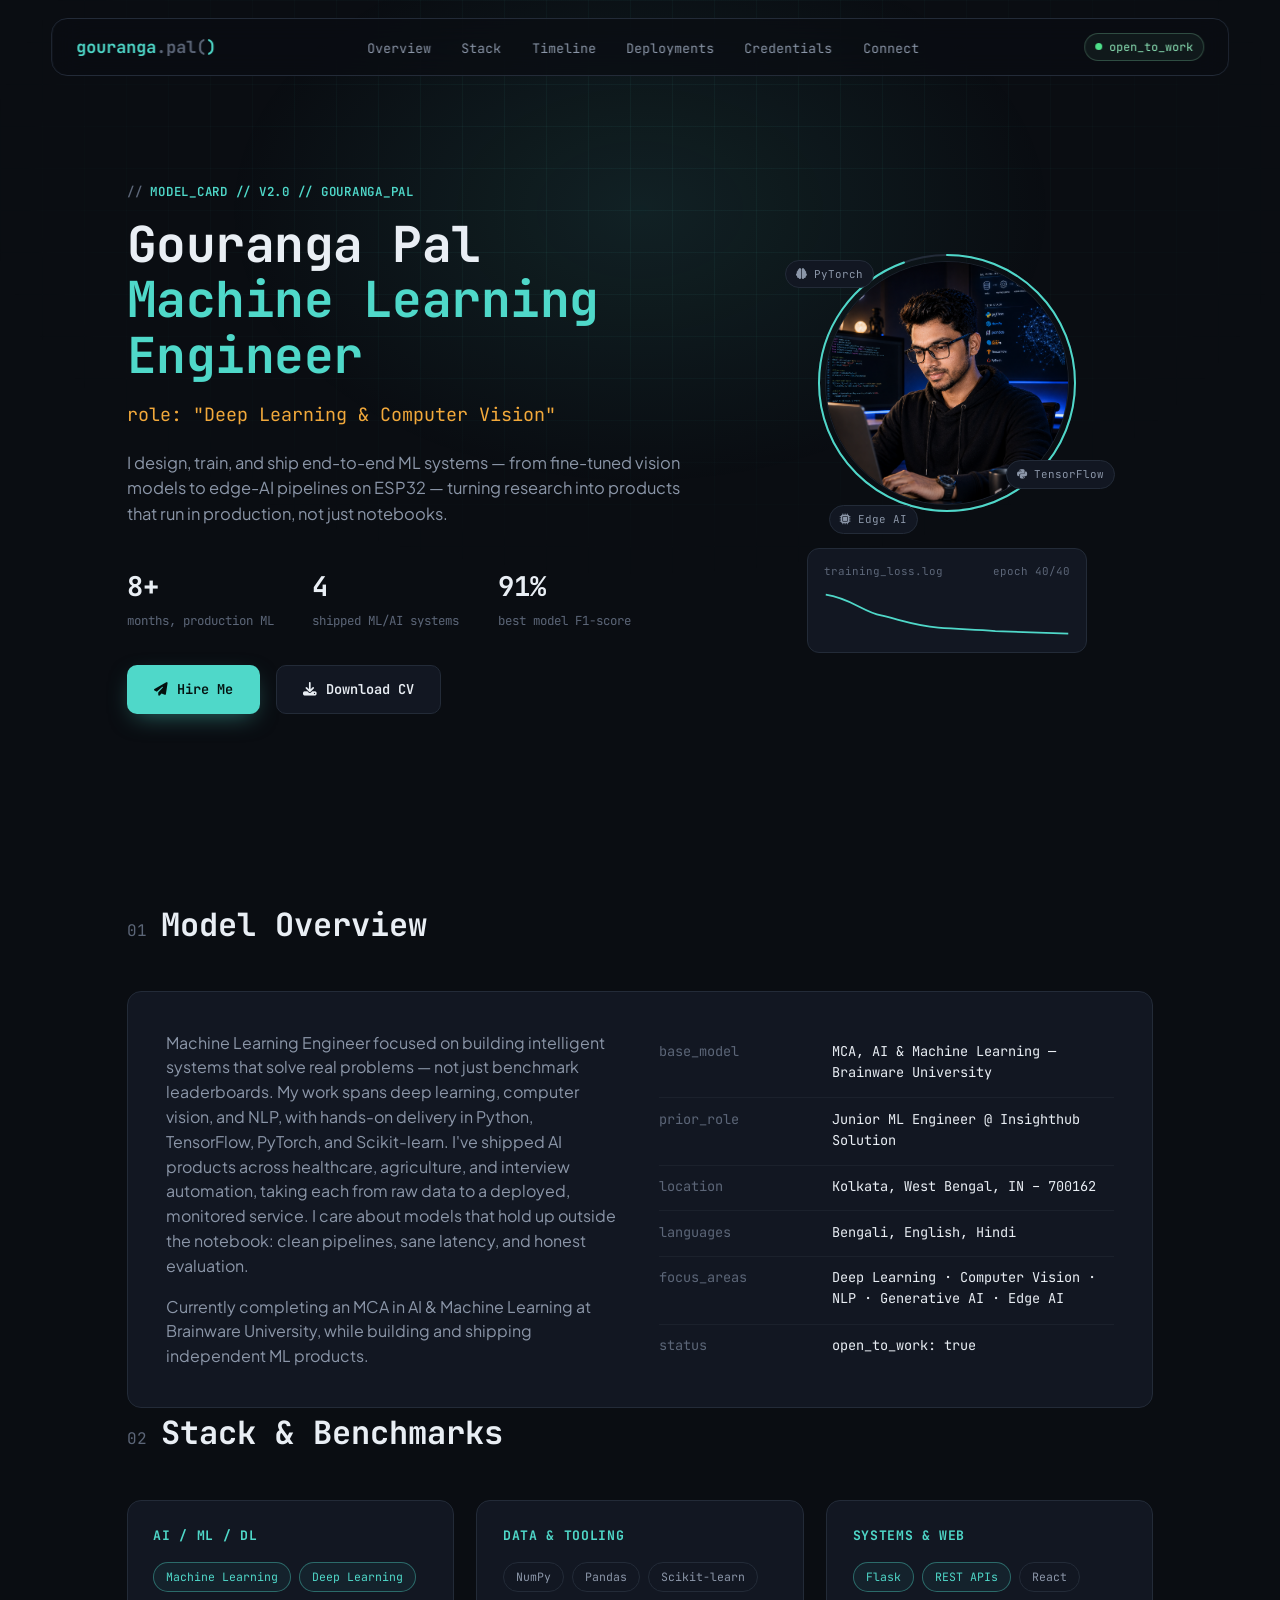
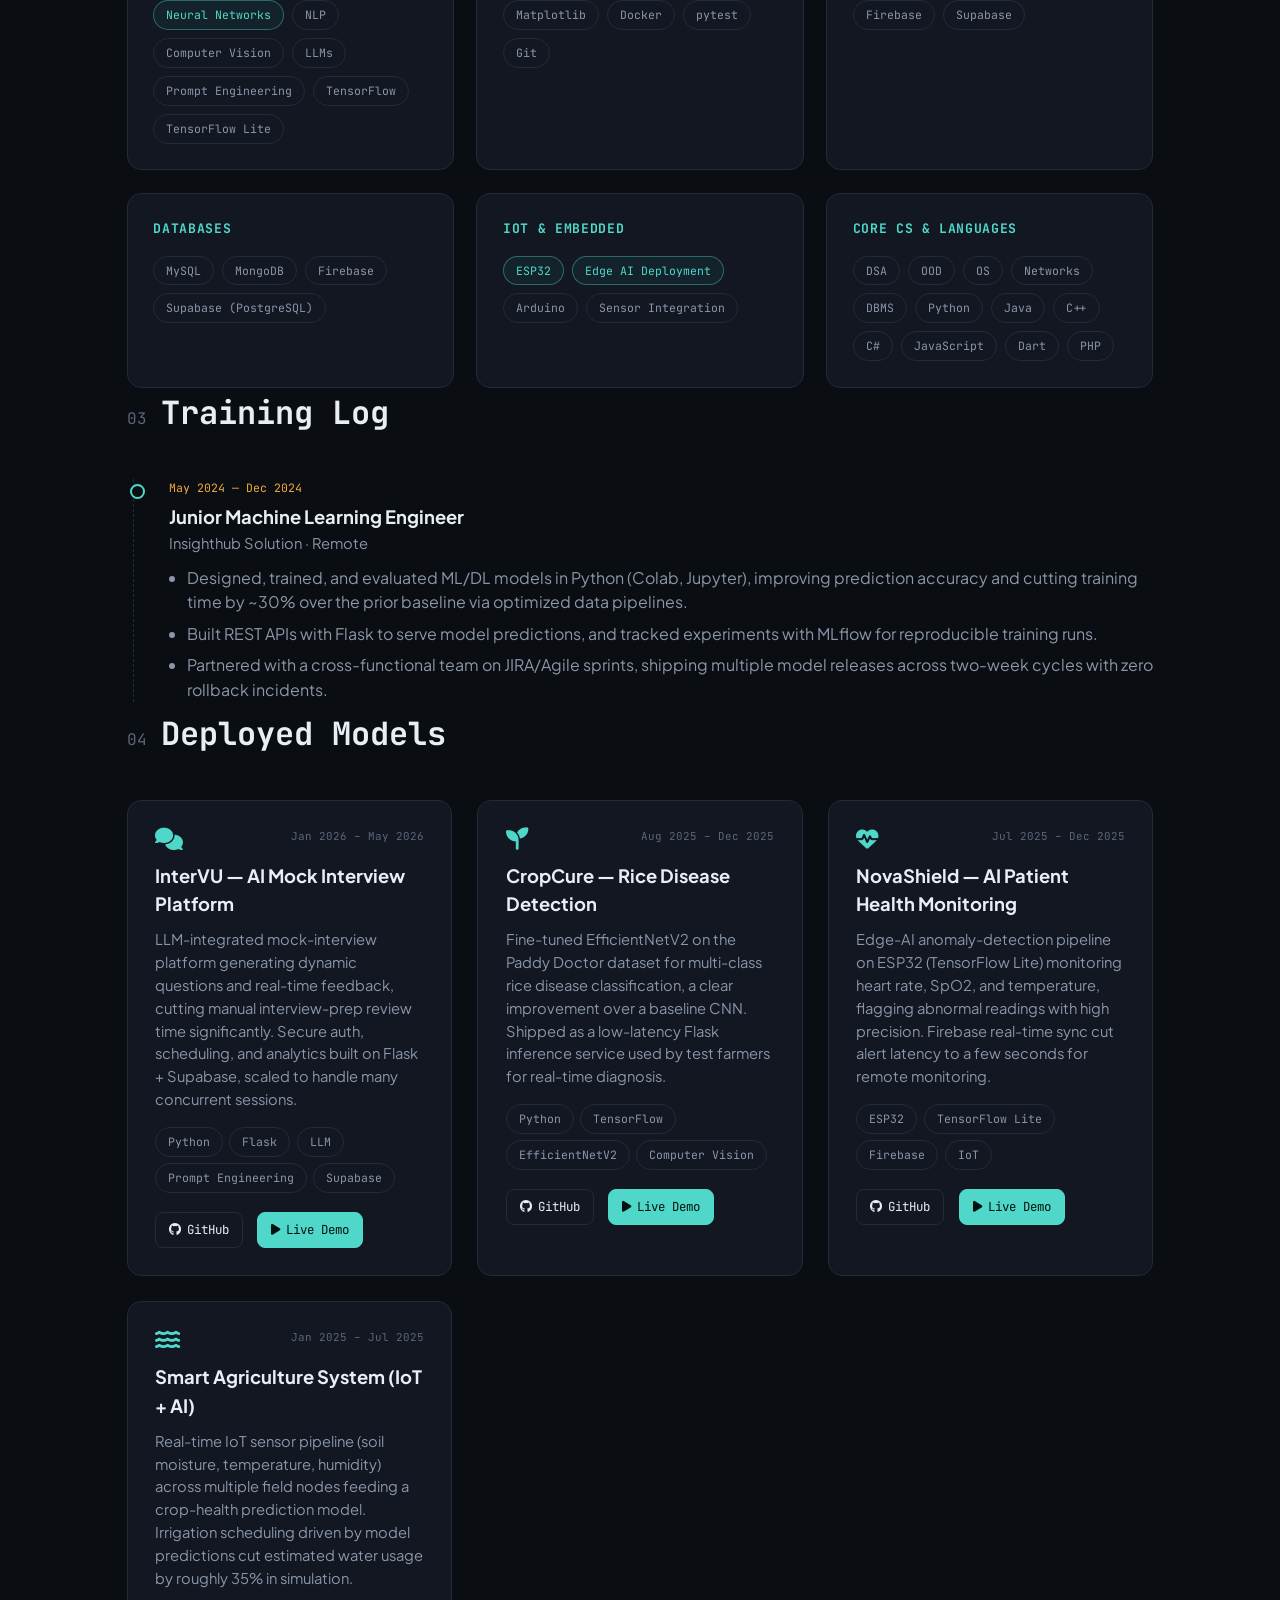
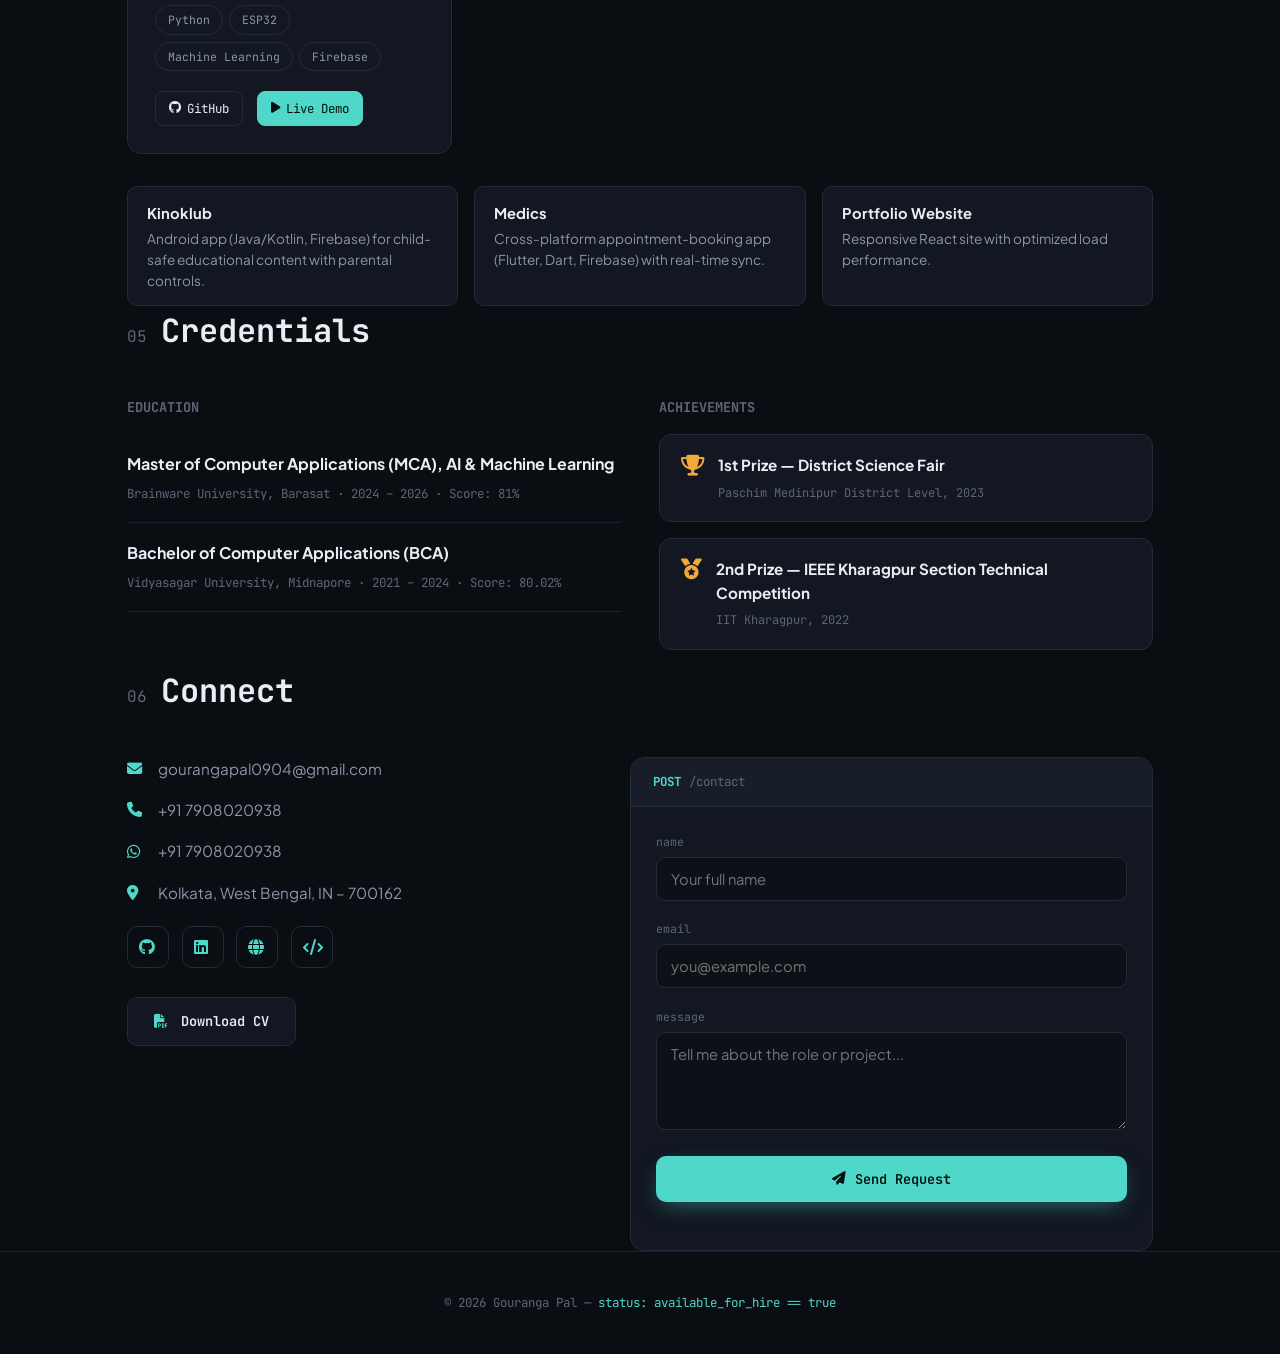
==== frontend/index.html @ 87bc97fc "Add files via upload" ====
<!DOCTYPE html>
<html lang="en">
<head>
<meta charset="UTF-8">
<meta name="viewport" content="width=device-width, initial-scale=1.0">
<title>Gouranga Pal — Machine Learning Engineer</title>
<link rel="preconnect" href="https://fonts.googleapis.com">
<link href="https://fonts.googleapis.com/css2?family=JetBrains+Mono:wght@400;500;600;700;800&family=Plus+Jakarta+Sans:wght@400;500;600;700;800&display=swap" rel="stylesheet">
<link rel="stylesheet" href="https://cdnjs.cloudflare.com/ajax/libs/font-awesome/6.5.1/css/all.min.css">
<style>
  :root{
    --bg:#0a0d12;
    --bg-alt:#0d1117;
    --surface:#121722;
    --surface-2:#171d29;
    --border:#232b38;
    --border-soft:#1b212c;
    --teal:#4fd8c9;
    --teal-dim:#2b8f85;
    --amber:#f2a93b;
    --text:#e9eef4;
    --muted:#8b96a8;
    --muted-2:#5c6678;
    --mono:'JetBrains Mono', monospace;
    --sans:'Plus Jakarta Sans', sans-serif;
    --radius:14px;
  }
  *{margin:0;padding:0;box-sizing:border-box;}
  html{scroll-behavior:smooth;}
  body{
    background:var(--bg);
    color:var(--text);
    font-family:var(--sans);
    line-height:1.55;
    overflow-x:hidden;
  }
  ::selection{background:var(--teal);color:#04110f;}
  ::-webkit-scrollbar{width:8px;}
  ::-webkit-scrollbar-track{background:var(--bg);}
  ::-webkit-scrollbar-thumb{background:var(--border);border-radius:10px;}
  ::-webkit-scrollbar-thumb:hover{background:var(--teal-dim);}

  a{color:inherit;}
  .container{max-width:1180px;margin:0 auto;padding:0 6%;}
  section{position:relative;z-index:2;padding:6.5rem 0;}

  /* ---------- background grid ---------- */
  .bg-grid{
    position:fixed;inset:0;z-index:0;pointer-events:none;
    background-image:
      linear-gradient(rgba(79,216,201,0.05) 1px, transparent 1px),
      linear-gradient(90deg, rgba(79,216,201,0.05) 1px, transparent 1px);
    background-size:42px 42px;
    mask-image:radial-gradient(ellipse 70% 60% at 50% 20%, black 20%, transparent 75%);
  }
  .bg-glow{
    position:fixed;top:-10%;left:50%;transform:translateX(-50%);
    width:900px;height:600px;z-index:0;pointer-events:none;
    background:radial-gradient(ellipse at center, rgba(79,216,201,0.10), transparent 65%);
    animation:glowShift 12s ease-in-out infinite alternate;
  }
  @keyframes glowShift{
    from{opacity:.6; transform:translateX(-55%) translateY(0);}
    to{opacity:1; transform:translateX(-45%) translateY(30px);}
  }

  /* ---------- reveal ---------- */
  .reveal{opacity:0; transform:translateY(26px); transition:opacity .7s ease, transform .7s ease;}
  .reveal.in-view{opacity:1; transform:translateY(0);}
  .reveal-stagger > *{opacity:0; transform:translateY(20px); transition:opacity .6s ease, transform .6s ease;}
  .reveal-stagger.in-view > *{opacity:1; transform:translateY(0);}
  .reveal-stagger.in-view > *:nth-child(1){transition-delay:.03s;}
  .reveal-stagger.in-view > *:nth-child(2){transition-delay:.11s;}
  .reveal-stagger.in-view > *:nth-child(3){transition-delay:.19s;}
  .reveal-stagger.in-view > *:nth-child(4){transition-delay:.27s;}
  .reveal-stagger.in-view > *:nth-child(5){transition-delay:.35s;}
  .reveal-stagger.in-view > *:nth-child(6){transition-delay:.43s;}

  /* ---------- eyebrow / tags ---------- */
  .eyebrow{
    font-family:var(--mono); font-size:.78rem; letter-spacing:.06em;
    color:var(--teal); text-transform:uppercase; font-weight:600;
    display:flex; align-items:center; gap:.5rem; margin-bottom:1rem;
  }
  .eyebrow::before{content:'//';color:var(--muted-2);}
  .tag{
    font-family:var(--mono); font-size:.72rem; padding:5px 12px;
    border:1px solid var(--border); border-radius:20px; color:var(--muted);
    background:var(--surface); white-space:nowrap;
  }
  .tag.on{color:var(--teal); border-color:rgba(79,216,201,.4); background:rgba(79,216,201,.06);}

  /* ---------- nav ---------- */
  .navbar{
    position:fixed; top:18px; left:50%; transform:translateX(-50%);
    width:min(1180px, 92%); z-index:1000;
    background:rgba(10,13,18,0.72); backdrop-filter:blur(16px);
    border:1px solid var(--border); border-radius:16px;
    padding:14px 24px; display:flex; align-items:center; justify-content:space-between;
  }
  .logo{font-family:var(--mono); font-weight:700; font-size:1.05rem;}
  .logo .dim{color:var(--muted-2);}
  .logo .fn{color:var(--teal);}
  .status-pill{
    display:flex; align-items:center; gap:7px; font-family:var(--mono); font-size:.72rem;
    color:#8ee6b8; padding:4px 10px; border:1px solid rgba(142,230,184,.25); border-radius:20px;
    background:rgba(142,230,184,.06); margin-left:14px;
  }
  .status-dot{width:7px;height:7px;border-radius:50%;background:#4ee08a; box-shadow:0 0 0 0 rgba(78,224,138,.6); animation:pulse 2s infinite;}
  @keyframes pulse{
    0%{box-shadow:0 0 0 0 rgba(78,224,138,.5);}
    70%{box-shadow:0 0 0 8px rgba(78,224,138,0);}
    100%{box-shadow:0 0 0 0 rgba(78,224,138,0);}
  }
  .nav-links{display:flex; align-items:center; gap:1.9rem; list-style:none;}
  .nav-links a{
    font-family:var(--mono); font-size:.82rem; text-decoration:none; color:var(--muted);
    transition:color .2s; position:relative;
  }
  .nav-links a:hover{color:var(--text);}
  .nav-links a::after{
    content:''; position:absolute; bottom:-6px; left:0; height:1px; width:0;
    background:var(--teal); transition:width .25s;
  }
  .nav-links a:hover::after{width:100%;}
  .menu-btn{display:none; font-size:1.4rem; cursor:pointer; color:var(--text);}
  @media(max-width:880px){
    .nav-links{
      position:fixed; top:0; right:-100%; width:270px; height:100vh;
      background:rgba(8,10,15,.98); backdrop-filter:blur(20px);
      flex-direction:column; justify-content:center; gap:2.2rem;
      transition:right .35s cubic-bezier(.2,.9,.4,1.1); border-left:1px solid var(--border);
    }
    .nav-links.active{right:0;}
    .nav-links a{font-size:1.1rem;}
    .menu-btn{display:block;}
    .status-pill{display:none;}
    .close-menu{position:absolute; top:24px; right:24px; font-size:1.6rem; color:var(--teal); cursor:pointer;}
  }

  /* ---------- buttons ---------- */
  .btn{
    font-family:var(--mono); font-size:.85rem; font-weight:600;
    padding:13px 26px; border-radius:10px; text-decoration:none;
    display:inline-flex; align-items:center; gap:9px; cursor:pointer;
    transition:transform .2s, box-shadow .2s, background .2s, border-color .2s;
    border:1px solid transparent;
  }
  .btn-primary{background:var(--teal); color:#04110f; box-shadow:0 8px 24px -8px rgba(79,216,201,.5);}
  .btn-primary:hover{transform:translateY(-3px); box-shadow:0 14px 28px -8px rgba(79,216,201,.65);}
  .btn-ghost{border-color:var(--border); color:var(--text); background:var(--surface);}
  .btn-ghost:hover{border-color:var(--teal-dim); transform:translateY(-3px); color:var(--teal);}
  .btn-group{display:flex; gap:1rem; flex-wrap:wrap; margin-top:2.1rem;}

  /* ---------- hero ---------- */
  .hero{min-height:100vh; display:flex; align-items:center; padding-top:100px;}
  .hero-grid{display:grid; grid-template-columns:1.15fr .85fr; gap:3.5rem; align-items:center;}
  .hero h1{
    font-family:var(--mono); font-size:3.1rem; font-weight:700; line-height:1.12;
    letter-spacing:-.01em;
  }
  .hero h1 .accent{color:var(--teal);}
  .role-line{
    font-family:var(--mono); font-size:1.15rem; color:var(--amber); margin-top:1.1rem; min-height:1.6em;
  }
  .role-line .cursor{display:inline-block; width:9px; background:var(--amber); margin-left:2px; animation:blink 1s step-end infinite;}
  @keyframes blink{50%{opacity:0;}}
  .hero p.tagline{color:var(--muted); font-size:1.03rem; margin-top:1.2rem; max-width:52ch;}

  .metrics-row{display:flex; gap:2.4rem; margin-top:2.4rem; flex-wrap:wrap;}
  .metric b{font-family:var(--mono); font-size:1.7rem; color:var(--text); display:block;}
  .metric span{font-size:.78rem; color:var(--muted-2); font-family:var(--mono);}

  .hero-visual{position:relative; display:flex; flex-direction:column; align-items:center; gap:1.6rem;}
  .avatar-ring{
    position:relative; width:280px; height:280px;
  }
  .avatar-ring svg.ring{position:absolute; inset:0; width:100%; height:100%; transform:rotate(-90deg);}
  .avatar-ring .ring-track{fill:none; stroke:var(--border); stroke-width:2;}
  .avatar-ring .ring-progress{
    fill:none; stroke:var(--teal); stroke-width:2; stroke-linecap:round;
    stroke-dasharray:820; stroke-dashoffset:820;
    animation:drawRing 1.8s .3s cubic-bezier(.4,.1,.2,1) forwards;
  }
  @keyframes drawRing{to{stroke-dashoffset:60;}}
  .avatar-img-wrap{
    position:absolute; inset:18px; border-radius:50%; overflow:hidden;
    border:1px solid var(--border-soft); background:var(--surface);
    opacity:0; transform:scale(.85);
    animation:popIn .7s .5s cubic-bezier(.2,.8,.3,1.2) forwards;
  }
  @keyframes popIn{to{opacity:1; transform:scale(1);}}
  .avatar-img-wrap img{width:100%; height:100%; object-fit:cover; display:block;}
  .floating-tag{
    position:absolute; font-family:var(--mono); font-size:.68rem; padding:5px 10px;
    border-radius:20px; background:var(--surface); border:1px solid var(--border); color:var(--muted);
    opacity:0; animation:floatIn .6s ease forwards;
  }
  .floating-tag.t1{top:6%; left:-8%; animation-delay:1.1s;}
  .floating-tag.t2{bottom:12%; right:-10%; animation-delay:1.25s;}
  .floating-tag.t3{bottom:-4%; left:8%; animation-delay:1.4s;}
  @keyframes floatIn{
    from{opacity:0; transform:translateY(10px);}
    to{opacity:1; transform:translateY(0);}
  }

  .loss-card{
    width:100%; max-width:280px; border:1px solid var(--border); border-radius:12px;
    background:var(--surface); padding:14px 16px;
  }
  .loss-card .lc-head{display:flex; justify-content:space-between; font-family:var(--mono); font-size:.68rem; color:var(--muted-2); margin-bottom:6px;}
  .loss-card svg{width:100%; height:52px; display:block;}
  .loss-path{stroke:var(--teal); stroke-width:2; fill:none; stroke-dasharray:300; stroke-dashoffset:300; animation:drawLoss 2.2s 1.6s ease forwards;}
  @keyframes drawLoss{to{stroke-dashoffset:0;}}

  /* ---------- section head ---------- */
  .section-head{
    display:flex; align-items:baseline; gap:.9rem; margin-bottom:2.6rem; flex-wrap:wrap;
  }
  .section-head h2{font-family:var(--mono); font-size:2rem; font-weight:700;}
  .section-head .idx{font-family:var(--mono); color:var(--muted-2); font-size:1rem;}

  /* ---------- about / model card ---------- */
  .model-card{
    border:1px solid var(--border); border-radius:var(--radius); background:var(--surface);
    padding:2.4rem; display:grid; grid-template-columns:1fr 1fr; gap:2.4rem;
  }
  .model-card p.desc{color:var(--muted); font-size:1rem;}
  .kv-table{width:100%; border-collapse:collapse; font-family:var(--mono); font-size:.85rem;}
  .kv-table tr{border-bottom:1px solid var(--border-soft);}
  .kv-table tr:last-child{border-bottom:none;}
  .kv-table td{padding:.65rem 0; vertical-align:top;}
  .kv-table td:first-child{color:var(--muted-2); width:38%;}
  .kv-table td:last-child{color:var(--text);}
  @media(max-width:800px){.model-card{grid-template-columns:1fr;}}

  /* ---------- skills ---------- */
  .skill-groups{display:grid; grid-template-columns:repeat(auto-fit,minmax(260px,1fr)); gap:1.4rem;}
  .skill-card{border:1px solid var(--border); border-radius:var(--radius); background:var(--surface); padding:1.6rem;}
  .skill-card h4{font-family:var(--mono); font-size:.82rem; color:var(--teal); text-transform:uppercase; letter-spacing:.05em; margin-bottom:1rem;}
  .skill-tags{display:flex; flex-wrap:wrap; gap:.5rem;}

  /* ---------- timeline ---------- */
  .timeline{border-left:1px dashed var(--border); margin-left:6px; padding-left:2.2rem;}
  .t-entry{position:relative; padding-bottom:2.6rem;}
  .t-entry:last-child{padding-bottom:0;}
  .t-entry::before{
    content:''; position:absolute; left:-2.42rem; top:.3rem; width:11px; height:11px; border-radius:50%;
    background:var(--bg); border:2px solid var(--teal);
  }
  .t-tag{font-family:var(--mono); font-size:.72rem; color:var(--amber); margin-bottom:.4rem; display:block;}
  .t-entry h3{font-size:1.15rem; font-weight:700;}
  .t-entry .org{color:var(--muted); font-size:.92rem; margin-bottom:.7rem;}
  .t-entry ul{padding-left:1.1rem; color:var(--muted);}
  .t-entry li{margin-bottom:.4rem;}

  /* ---------- projects ---------- */
  .projects-grid{display:grid; grid-template-columns:repeat(auto-fill,minmax(320px,1fr)); gap:1.6rem;}
  .project-card{
    border:1px solid var(--border); border-radius:var(--radius); background:var(--surface);
    padding:1.7rem; transition:transform .25s, border-color .25s, box-shadow .25s;
  }
  .project-card:hover{transform:translateY(-6px); border-color:var(--teal-dim); box-shadow:0 20px 40px -20px rgba(79,216,201,.35);}
  .project-top{display:flex; justify-content:space-between; align-items:flex-start; margin-bottom:.7rem;}
  .project-top i{font-size:1.4rem; color:var(--teal);}
  .project-date{font-family:var(--mono); font-size:.68rem; color:var(--muted-2);}
  .project-card h3{font-size:1.15rem; margin-bottom:.6rem;}
  .project-card p{color:var(--muted); font-size:.92rem; margin-bottom:1rem;}
  .tech-tags{display:flex; flex-wrap:wrap; gap:.4rem; margin-bottom:1.2rem;}
  .project-links{display:flex; gap:.9rem;}
  .project-links a{
    font-family:var(--mono); font-size:.78rem; text-decoration:none; color:var(--text);
    border:1px solid var(--border); padding:7px 13px; border-radius:8px; display:inline-flex; align-items:center; gap:6px;
    transition:.2s;
  }
  .project-links a:hover{border-color:var(--teal); color:var(--teal);}
  .project-links a.live{background:var(--teal); color:#04110f; border-color:var(--teal);}
  .project-links a.live:hover{color:#04110f; opacity:.88;}

  .misc-row{display:flex; flex-wrap:wrap; gap:1rem; margin-top:2rem;}
  .misc-chip{
    border:1px solid var(--border); border-radius:10px; padding:.9rem 1.2rem; background:var(--surface);
    font-size:.85rem; color:var(--muted); flex:1 1 240px;
  }
  .misc-chip b{color:var(--text); display:block; font-size:.92rem; margin-bottom:.2rem;}

  /* ---------- credentials ---------- */
  .cred-grid{display:grid; grid-template-columns:1fr 1fr; gap:2.4rem;}
  @media(max-width:800px){.cred-grid{grid-template-columns:1fr;}}
  .cred-item{border-bottom:1px solid var(--border-soft); padding:1.1rem 0;}
  .cred-item:first-child{padding-top:0;}
  .cred-item h4{font-size:1rem; margin-bottom:.2rem;}
  .cred-item span{font-family:var(--mono); font-size:.78rem; color:var(--muted-2);}
  .badge{
    display:flex; gap:.9rem; align-items:flex-start; border:1px solid var(--border); border-radius:12px;
    background:var(--surface); padding:1.1rem 1.3rem; margin-bottom:1rem;
  }
  .badge i{color:var(--amber); font-size:1.3rem; margin-top:.15rem;}
  .badge h4{font-size:.95rem; margin-bottom:.15rem;}
  .badge span{font-family:var(--mono); font-size:.75rem; color:var(--muted-2);}

  /* ---------- contact ---------- */
  .contact-grid{display:grid; grid-template-columns:1fr 1.15fr; gap:3rem;}
  @media(max-width:880px){.contact-grid{grid-template-columns:1fr;}}
  .contact-side p{display:flex; align-items:center; gap:.8rem; margin-bottom:1.1rem; color:var(--muted); font-size:.95rem;}
  .contact-side i{color:var(--teal); width:18px;}
  .social-row{display:flex; gap:.8rem; margin-top:1.4rem;}
  .social-row a{
    width:42px; height:42px; border:1px solid var(--border); border-radius:10px; display:flex;
    align-items:center; justify-content:center; text-decoration:none; color:var(--muted); transition:.2s;
  }
  .social-row a:hover{border-color:var(--teal); color:var(--teal); transform:translateY(-3px);}

  .api-card{border:1px solid var(--border); border-radius:var(--radius); background:var(--surface); overflow:hidden;}
  .api-head{
    font-family:var(--mono); font-size:.78rem; color:var(--muted-2); background:var(--surface-2);
    padding:.9rem 1.4rem; border-bottom:1px solid var(--border);
  }
  .api-head .verb{color:var(--teal); font-weight:700; margin-right:.5rem;}
  form{padding:1.6rem;}
  form label{font-family:var(--mono); font-size:.72rem; color:var(--muted-2); display:block; margin-bottom:.4rem;}
  form input, form textarea{
    width:100%; background:var(--bg-alt); border:1px solid var(--border); color:var(--text);
    padding:12px 14px; border-radius:9px; margin-bottom:1.2rem; font-family:var(--sans); font-size:.92rem;
  }
  form input:focus, form textarea:focus{outline:none; border-color:var(--teal);}
  #formStatus{font-family:var(--mono); font-size:.8rem; color:var(--teal); display:block; min-height:1.2em;}

  .footer{text-align:center; padding:2.6rem 0; border-top:1px solid var(--border-soft); font-family:var(--mono); font-size:.78rem; color:var(--muted-2);}
  .footer .teal{color:var(--teal);}

  @media(max-width:900px){
    .hero-grid{grid-template-columns:1fr; text-align:center;}
    .hero h1{font-size:2.2rem;}
    .metrics-row{justify-content:center;}
    .btn-group{justify-content:center;}
    .hero-visual{margin-top:1rem;}
  }

  @media(prefers-reduced-motion: reduce){
    *{animation-duration:.001s !important; transition-duration:.001s !important;}
  }
</style>
</head>
<body>
<div class="bg-glow"></div>
<div class="bg-grid"></div>

<nav class="navbar">
  <div class="logo"><span class="fn">gouranga</span><span class="dim">.pal(</span><span class="fn">)</span></div>
  <ul class="nav-links" id="navLinks">
    <li><a href="#about">Overview</a></li>
    <li><a href="#skills">Stack</a></li>
    <li><a href="#experience">Timeline</a></li>
    <li><a href="#projects">Deployments</a></li>
    <li><a href="#credentials">Credentials</a></li>
    <li><a href="#contact">Connect</a></li>
    
  </ul>
  <div style="display:flex; align-items:center;">
    <div class="status-pill"><span class="status-dot"></span>open_to_work</div>
    <div class="menu-btn" id="menuToggle"><i class="fas fa-bars"></i></div>
  </div>
</nav>

<div class="main-content">

  <!-- HERO -->
  <section id="home" class="hero">
    <div class="container hero-grid">
      <div>
        <p class="eyebrow" id="heroEyebrow">model_card // v2.0 // gouranga_pal</p>
        <h1 id="heroTitle">Gouranga Pal<br><span class="accent">Machine Learning Engineer</span></h1>
        <p class="role-line"><span id="typedRole">role: "Deep Learning &amp; Computer Vision"</span><span class="cursor"></span></p>
        <p class="tagline">I design, train, and ship end-to-end ML systems — from fine-tuned vision models to edge-AI pipelines on ESP32 — turning research into products that run in production, not just notebooks.</p>

        <div class="metrics-row">
          <div class="metric"><b>8+</b><span>months, production ML</span></div>
          <div class="metric"><b>4</b><span>shipped ML/AI systems</span></div>
          <div class="metric"><b>91%</b><span>best model F1-score</span></div>
        </div>

        <div class="btn-group">
          <a href="#contact" class="btn btn-primary"><i class="fas fa-paper-plane"></i> Hire Me</a>
          <a href="Gouranga_Pal_Resume.pdf" download class="btn btn-ghost"><i class="fas fa-download"></i> Download CV</a>
        </div>
      </div>

      <div class="hero-visual">
        <div class="avatar-ring">
          <svg class="ring" viewBox="0 0 280 280">
            <circle class="ring-track" cx="140" cy="140" r="128"></circle>
            <circle class="ring-progress" cx="140" cy="140" r="128"></circle>
          </svg>
          <div class="avatar-img-wrap">
            <img src="/assets/profile.png" alt="Gouranga Pal">
          </div>
          <div class="floating-tag t1"><i class="fas fa-brain"></i> PyTorch</div>
          <div class="floating-tag t2"><i class="fab fa-python"></i> TensorFlow</div>
          <div class="floating-tag t3"><i class="fas fa-microchip"></i> Edge AI</div>
        </div>

        <div class="loss-card">
          <div class="lc-head"><span>training_loss.log</span><span>epoch 40/40</span></div>
          <svg viewBox="0 0 280 60" preserveAspectRatio="none">
            <path class="loss-path" d="M2,10 C 30,14 45,30 65,34 C 90,40 105,46 130,48 C 155,50 170,50 195,52 C 220,53 245,54 278,55" />
          </svg>
        </div>
      </div>
    </div>
  </section>

  <!-- ABOUT -->
  <section id="about" class="container">
    <div class="section-head reveal"><span class="idx">01</span><h2>Model Overview</h2></div>
    <div class="model-card reveal">
      <div>
        <p class="desc">Machine Learning Engineer focused on building intelligent systems that solve real problems — not just benchmark leaderboards. My work spans deep learning, computer vision, and NLP, with hands-on delivery in Python, TensorFlow, PyTorch, and Scikit-learn. I've shipped AI products across healthcare, agriculture, and interview automation, taking each from raw data to a deployed, monitored service. I care about models that hold up outside the notebook: clean pipelines, sane latency, and honest evaluation.</p>
        <p class="desc" style="margin-top:1rem;">Currently completing an MCA in AI &amp; Machine Learning at Brainware University, while building and shipping independent ML products.</p>
      </div>
      <table class="kv-table">
        <tr><td>base_model</td><td>MCA, AI &amp; Machine Learning — Brainware University</td></tr>
        <tr><td>prior_role</td><td>Junior ML Engineer @ Insighthub Solution</td></tr>
        <tr><td>location</td><td>Kolkata, West Bengal, IN – 700162</td></tr>
        <tr><td>languages</td><td>Bengali, English, Hindi</td></tr>
        <tr><td>focus_areas</td><td>Deep Learning · Computer Vision · NLP · Generative AI · Edge AI</td></tr>
        <tr><td>status</td><td>open_to_work: true</td></tr>
      </table>
    </div>
  </section>

  <!-- SKILLS -->
  <section id="skills" class="container">
    <div class="section-head reveal"><span class="idx">02</span><h2>Stack &amp; Benchmarks</h2></div>
    <div class="skill-groups reveal-stagger">
      <div class="skill-card">
        <h4>AI / ML / DL</h4>
        <div class="skill-tags">
          <span class="tag on">Machine Learning</span><span class="tag on">Deep Learning</span>
          <span class="tag on">Neural Networks</span><span class="tag">NLP</span>
          <span class="tag">Computer Vision</span><span class="tag">LLMs</span>
          <span class="tag">Prompt Engineering</span><span class="tag">TensorFlow</span>
          <span class="tag">TensorFlow Lite</span>
        </div>
      </div>
      <div class="skill-card">
        <h4>Data &amp; Tooling</h4>
        <div class="skill-tags">
          <span class="tag">NumPy</span><span class="tag">Pandas</span><span class="tag">Scikit-learn</span>
          <span class="tag">Matplotlib</span><span class="tag">Docker</span><span class="tag">pytest</span><span class="tag">Git</span>
        </div>
      </div>
      <div class="skill-card">
        <h4>Systems &amp; Web</h4>
        <div class="skill-tags">
          <span class="tag on">Flask</span><span class="tag on">REST APIs</span><span class="tag">React</span>
          <span class="tag">Firebase</span><span class="tag">Supabase</span>
        </div>
      </div>
      <div class="skill-card">
        <h4>Databases</h4>
        <div class="skill-tags">
          <span class="tag">MySQL</span><span class="tag">MongoDB</span><span class="tag">Firebase</span><span class="tag">Supabase (PostgreSQL)</span>
        </div>
      </div>
      <div class="skill-card">
        <h4>IoT &amp; Embedded</h4>
        <div class="skill-tags">
          <span class="tag on">ESP32</span><span class="tag on">Edge AI Deployment</span>
          <span class="tag">Arduino</span><span class="tag">Sensor Integration</span>
        </div>
      </div>
      <div class="skill-card">
        <h4>Core CS &amp; Languages</h4>
        <div class="skill-tags">
          <span class="tag">DSA</span><span class="tag">OOD</span><span class="tag">OS</span><span class="tag">Networks</span><span class="tag">DBMS</span>
          <span class="tag">Python</span><span class="tag">Java</span><span class="tag">C++</span><span class="tag">C#</span><span class="tag">JavaScript</span><span class="tag">Dart</span><span class="tag">PHP</span>
        </div>
      </div>
    </div>
  </section>

  <!-- EXPERIENCE -->
  <section id="experience" class="container">
    <div class="section-head reveal"><span class="idx">03</span><h2>Training Log</h2></div>
    <div class="timeline reveal">
      <div class="t-entry">
        <span class="t-tag">May 2024 — Dec 2024</span>
        <h3>Junior Machine Learning Engineer</h3>
        <p class="org">Insighthub Solution · Remote</p>
        <ul>
          <li>Designed, trained, and evaluated ML/DL models in Python (Colab, Jupyter), improving prediction accuracy and cutting training time by ~30% over the prior baseline via optimized data pipelines.</li>
          <li>Built REST APIs with Flask to serve model predictions, and tracked experiments with MLflow for reproducible training runs.</li>
          <li>Partnered with a cross-functional team on JIRA/Agile sprints, shipping multiple model releases across two-week cycles with zero rollback incidents.</li>
        </ul>
      </div>
    </div>
  </section>

  <!-- PROJECTS -->
  <section id="projects" class="container">
    <div class="section-head reveal"><span class="idx">04</span><h2>Deployed Models</h2></div>
    <div class="projects-grid reveal-stagger">

      <div class="project-card">
        <div class="project-top"><i class="fas fa-comments"></i><span class="project-date">Jan 2026 – May 2026</span></div>
        <h3>InterVU — AI Mock Interview Platform</h3>
        <p>LLM-integrated mock-interview platform generating dynamic questions and real-time feedback, cutting manual interview-prep review time significantly. Secure auth, scheduling, and analytics built on Flask + Supabase, scaled to handle many concurrent sessions.</p>
        <div class="tech-tags"><span class="tag">Python</span><span class="tag">Flask</span><span class="tag">LLM</span><span class="tag">Prompt Engineering</span><span class="tag">Supabase</span></div>
        <div class="project-links">
          <a href="https://github.com/Gouranga02" target="_blank"><i class="fab fa-github"></i> GitHub</a>
          <a href="#" class="live" target="_blank"><i class="fas fa-play"></i> Live Demo</a>
        </div>
      </div>

      <div class="project-card">
        <div class="project-top"><i class="fas fa-seedling"></i><span class="project-date">Aug 2025 – Dec 2025</span></div>
        <h3>CropCure — Rice Disease Detection</h3>
        <p>Fine-tuned EfficientNetV2 on the Paddy Doctor dataset for multi-class rice disease classification, a clear improvement over a baseline CNN. Shipped as a low-latency Flask inference service used by test farmers for real-time diagnosis.</p>
        <div class="tech-tags"><span class="tag">Python</span><span class="tag">TensorFlow</span><span class="tag">EfficientNetV2</span><span class="tag">Computer Vision</span></div>
        <div class="project-links">
          <a href="https://github.com/Gouranga02" target="_blank"><i class="fab fa-github"></i> GitHub</a>
          <a href="#" class="live" target="_blank"><i class="fas fa-play"></i> Live Demo</a>
        </div>
      </div>

      <div class="project-card">
        <div class="project-top"><i class="fas fa-heart-pulse"></i><span class="project-date">Jul 2025 – Dec 2025</span></div>
        <h3>NovaShield — AI Patient Health Monitoring</h3>
        <p>Edge-AI anomaly-detection pipeline on ESP32 (TensorFlow Lite) monitoring heart rate, SpO2, and temperature, flagging abnormal readings with high precision. Firebase real-time sync cut alert latency to a few seconds for remote monitoring.</p>
        <div class="tech-tags"><span class="tag">ESP32</span><span class="tag">TensorFlow Lite</span><span class="tag">Firebase</span><span class="tag">IoT</span></div>
        <div class="project-links">
          <a href="https://github.com/Gouranga02" target="_blank"><i class="fab fa-github"></i> GitHub</a>
          <a href="#" class="live" target="_blank"><i class="fas fa-play"></i> Live Demo</a>
        </div>
      </div>

      <div class="project-card">
        <div class="project-top"><i class="fas fa-water"></i><span class="project-date">Jan 2025 – Jul 2025</span></div>
        <h3>Smart Agriculture System (IoT + AI)</h3>
        <p>Real-time IoT sensor pipeline (soil moisture, temperature, humidity) across multiple field nodes feeding a crop-health prediction model. Irrigation scheduling driven by model predictions cut estimated water usage by roughly 35% in simulation.</p>
        <div class="tech-tags"><span class="tag">Python</span><span class="tag">ESP32</span><span class="tag">Machine Learning</span><span class="tag">Firebase</span></div>
        <div class="project-links">
          <a href="https://github.com/Gouranga02" target="_blank"><i class="fab fa-github"></i> GitHub</a>
          <a href="#" class="live" target="_blank"><i class="fas fa-play"></i> Live Demo</a>
        </div>
      </div>

    </div>

    <div class="misc-row reveal-stagger">
      <div class="misc-chip"><b>Kinoklub</b>Android app (Java/Kotlin, Firebase) for child-safe educational content with parental controls.</div>
      <div class="misc-chip"><b>Medics</b>Cross-platform appointment-booking app (Flutter, Dart, Firebase) with real-time sync.</div>
      <div class="misc-chip"><b>Portfolio Website</b>Responsive React site with optimized load performance.</div>
    </div>
  </section>

  <!-- CREDENTIALS -->
  <section id="credentials" class="container">
    <div class="section-head reveal"><span class="idx">05</span><h2>Credentials</h2></div>
    <div class="cred-grid reveal">
      <div>
        <h4 style="font-family:var(--mono); font-size:.85rem; color:var(--muted-2); margin-bottom:1rem;">EDUCATION</h4>
        <div class="cred-item">
          <h4>Master of Computer Applications (MCA), AI &amp; Machine Learning</h4>
          <span>Brainware University, Barasat · 2024 – 2026 · Score: 81%</span>
        </div>
        <div class="cred-item">
          <h4>Bachelor of Computer Applications (BCA)</h4>
          <span>Vidyasagar University, Midnapore · 2021 – 2024 · Score: 80.02%</span>
        </div>
      </div>
      <div>
        <h4 style="font-family:var(--mono); font-size:.85rem; color:var(--muted-2); margin-bottom:1rem;">ACHIEVEMENTS</h4>
        <div class="badge"><i class="fas fa-trophy"></i><div><h4>1st Prize — District Science Fair</h4><span>Paschim Medinipur District Level, 2023</span></div></div>
        <div class="badge"><i class="fas fa-medal"></i><div><h4>2nd Prize — IEEE Kharagpur Section Technical Competition</h4><span>IIT Kharagpur, 2022</span></div></div>
      </div>
    </div>
  </section>

  <!-- CONTACT -->
  <section id="contact" class="container">
    <div class="section-head reveal"><span class="idx">06</span><h2>Connect</h2></div>
    <div class="contact-grid reveal">
      <div class="contact-side">
        <p><i class="fas fa-envelope"></i> gourangapal0904@gmail.com</p>
        <p><i class="fas fa-phone"></i> +91 7908020938</p>
        <p><i class="fab fa-whatsapp"></i> +91 7908020938</p>
        <p><i class="fas fa-location-dot"></i> Kolkata, West Bengal, IN – 700162</p>
        <div class="social-row">
          <a href="https://github.com/Gouranga02" target="_blank"><i class="fab fa-github"></i></a>
          <a href="https://www.linkedin.com/in/gouranga-pal-549997210/" target="_blank"><i class="fab fa-linkedin"></i></a>
          <a href="https://gouranga-pal-portfolio.netlify.app" target="_blank"><i class="fas fa-globe"></i></a>
          <a href="#" target="_blank"><i class="fas fa-code"></i></a>
        </div>
        <div class="btn-group" style="margin-top:1.8rem;">
          <a href="Gouranga_Pal_Resume.pdf" download class="btn btn-ghost"><i class="fas fa-file-pdf"></i> Download CV</a>
        </div>
      </div>
      <div class="api-card">
        <div class="api-head"><span class="verb">POST</span>/contact</div>
        <form name="submit-to-google-sheet" id="contactForm">
          <label>name</label>
          <input type="text" name="Name" placeholder="Your full name" required>
          <label>email</label>
          <input type="email" name="Email" placeholder="you@example.com" required>
          <label>message</label>
          <textarea name="Message" rows="4" placeholder="Tell me about the role or project..."></textarea>
          <button type="submit" class="btn btn-primary" style="width:100%; justify-content:center;"><i class="fas fa-paper-plane"></i> Send Request</button>
        </form>
        <span id="formStatus" style="padding:0 1.6rem 1.4rem; display:block;"></span>
      </div>
    </div>
  </section>

  <footer class="footer">
    <p>© 2026 Gouranga Pal — <span class="teal">status: available_for_hire == true</span></p>
  </footer>
</div>

<script>
  // mobile nav
  const menuToggle=document.getElementById('menuToggle'), navLinks=document.getElementById('navLinks'), closeNav=document.getElementById('closeNavBtn');
  menuToggle?.addEventListener('click',()=>navLinks.classList.add('active'));
  closeNav?.addEventListener('click',()=>navLinks.classList.remove('active'));
  document.querySelectorAll('.nav-links a').forEach(l=>l.addEventListener('click',()=>navLinks.classList.remove('active')));

  // typed role line
  const roles=['Deep Learning & Computer Vision','Edge AI on ESP32 + TFLite','NLP & Generative AI','MLOps: Docker, MLflow, CI/CD'];
  const typedEl=document.getElementById('typedRole');
  let ri=0, ci=0, deleting=false;
  function typeLoop(){
    const full=`role: "${roles[ri]}"`;
    if(!deleting){
      ci++;
      typedEl.textContent=full.slice(0,ci);
      if(ci===full.length){deleting=true; setTimeout(typeLoop,1600); return;}
    } else {
      ci--;
      typedEl.textContent=full.slice(0,ci);
      if(ci===0){deleting=false; ri=(ri+1)%roles.length;}
    }
    setTimeout(typeLoop, deleting?28:48);
  }
  typeLoop();

  // scroll reveal
  const io=new IntersectionObserver((entries)=>{
    entries.forEach(e=>{ if(e.isIntersecting){ e.target.classList.add('in-view'); io.unobserve(e.target); } });
  },{threshold:.15});
  document.querySelectorAll('.reveal, .reveal-stagger').forEach(el=>io.observe(el));

  // contact form
  const form=document.forms['submit-to-google-sheet'];
  const statusSpan=document.getElementById('formStatus');
  if(form){
    form.addEventListener('submit', e=>{
      e.preventDefault();
      const scriptURL='https://script.google.com/macros/s/AKfycbwS1bKeTV5QYP9ECRR3RUHAMWpZvnSgMvTKxlH4Fh14JcsIZMQvLwINdd9wWQFswlkg/exec';
      fetch(scriptURL,{method:'POST', body:new FormData(form)})
        .then(()=>{statusSpan.textContent='200 OK — message delivered. I will reach out soon.'; form.reset(); setTimeout(()=>statusSpan.textContent='',5000);})
        .catch(()=>{statusSpan.textContent='⚠ delivery failed — email me directly instead.';});
    });
  }
</script>
</body>
</html>
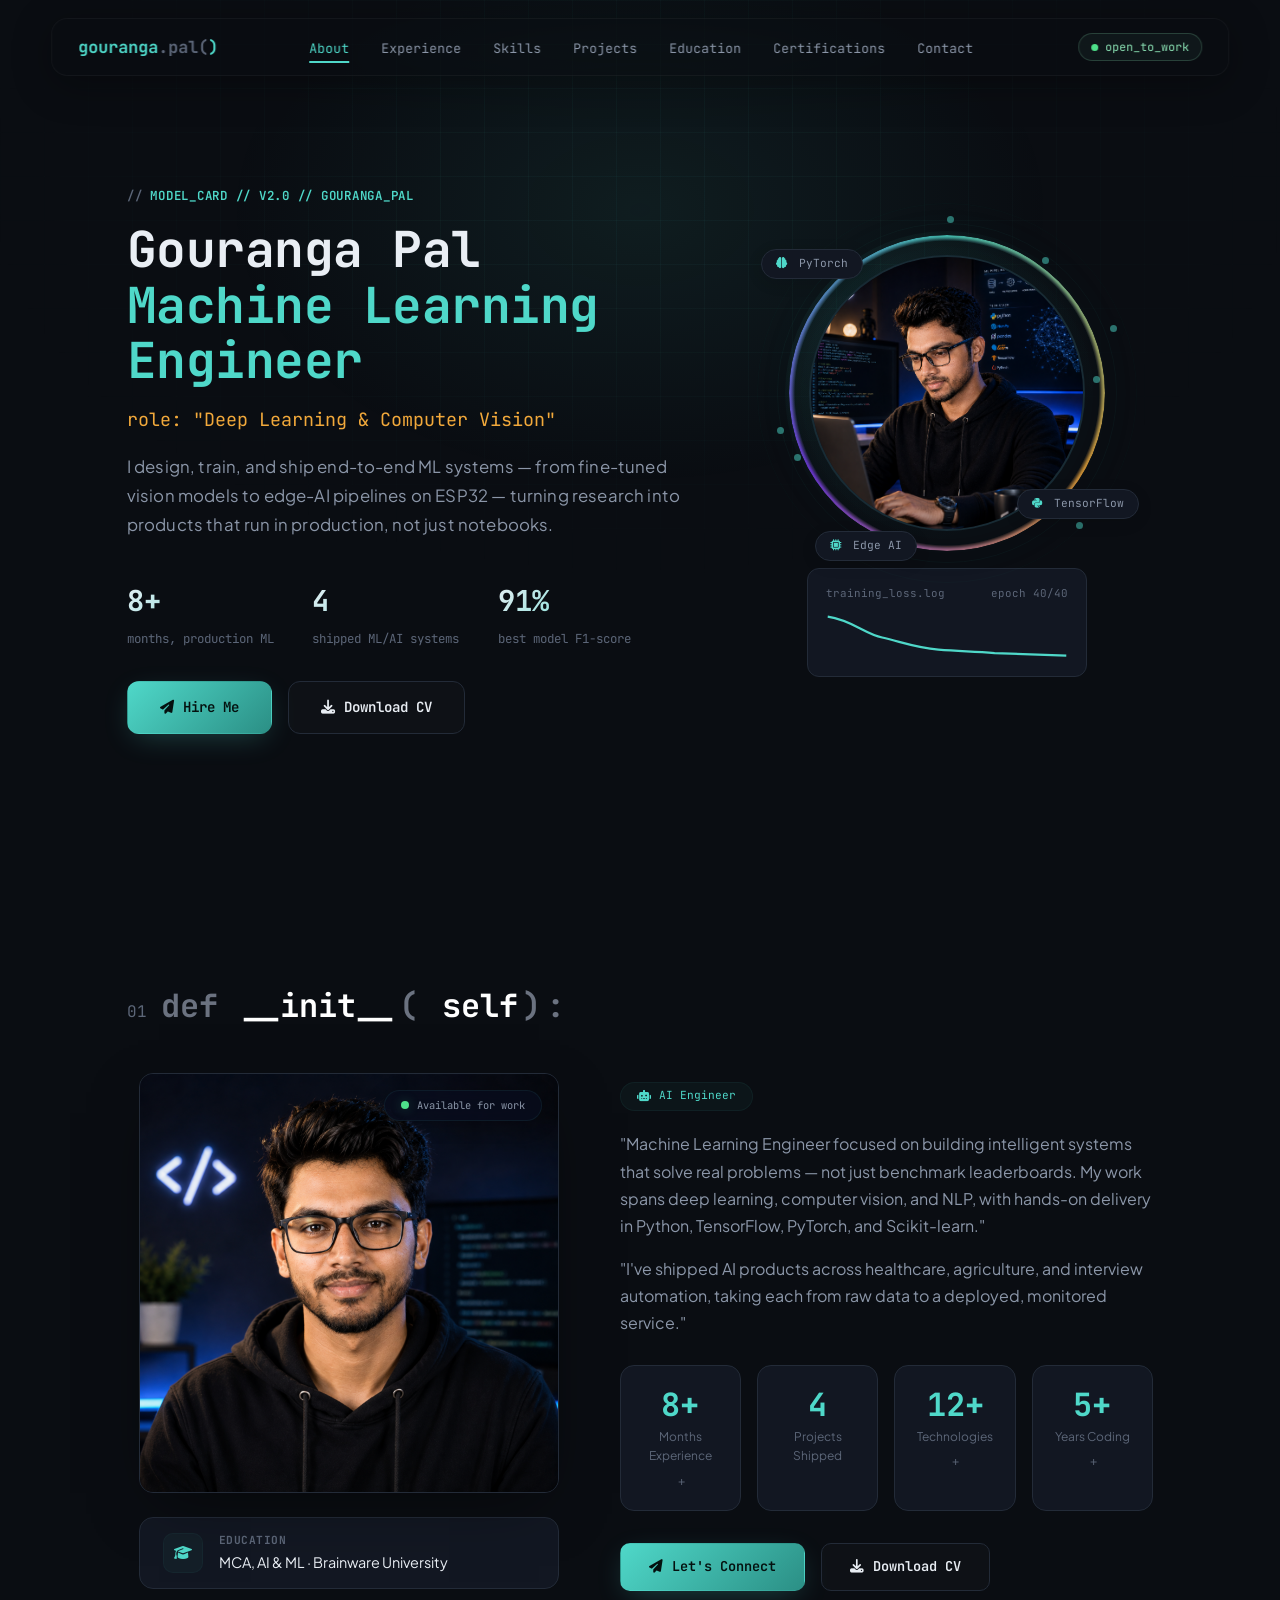
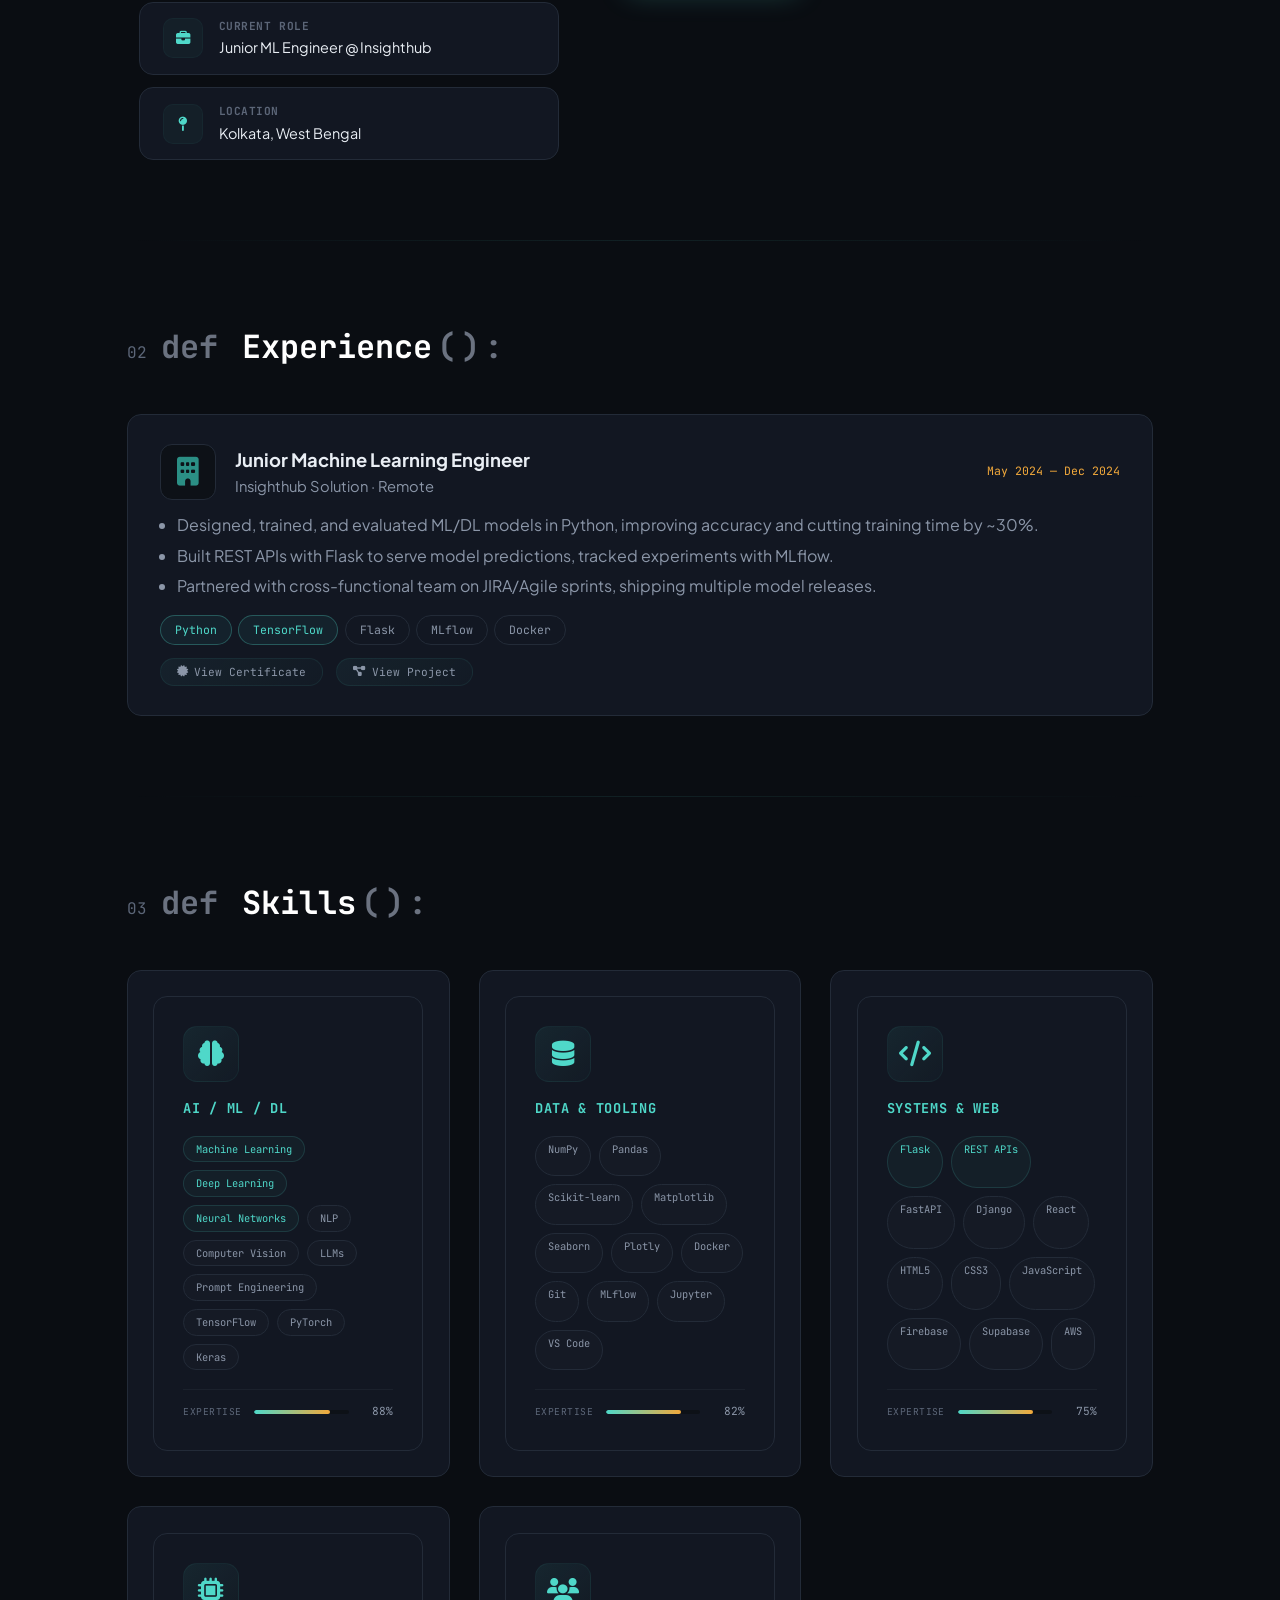
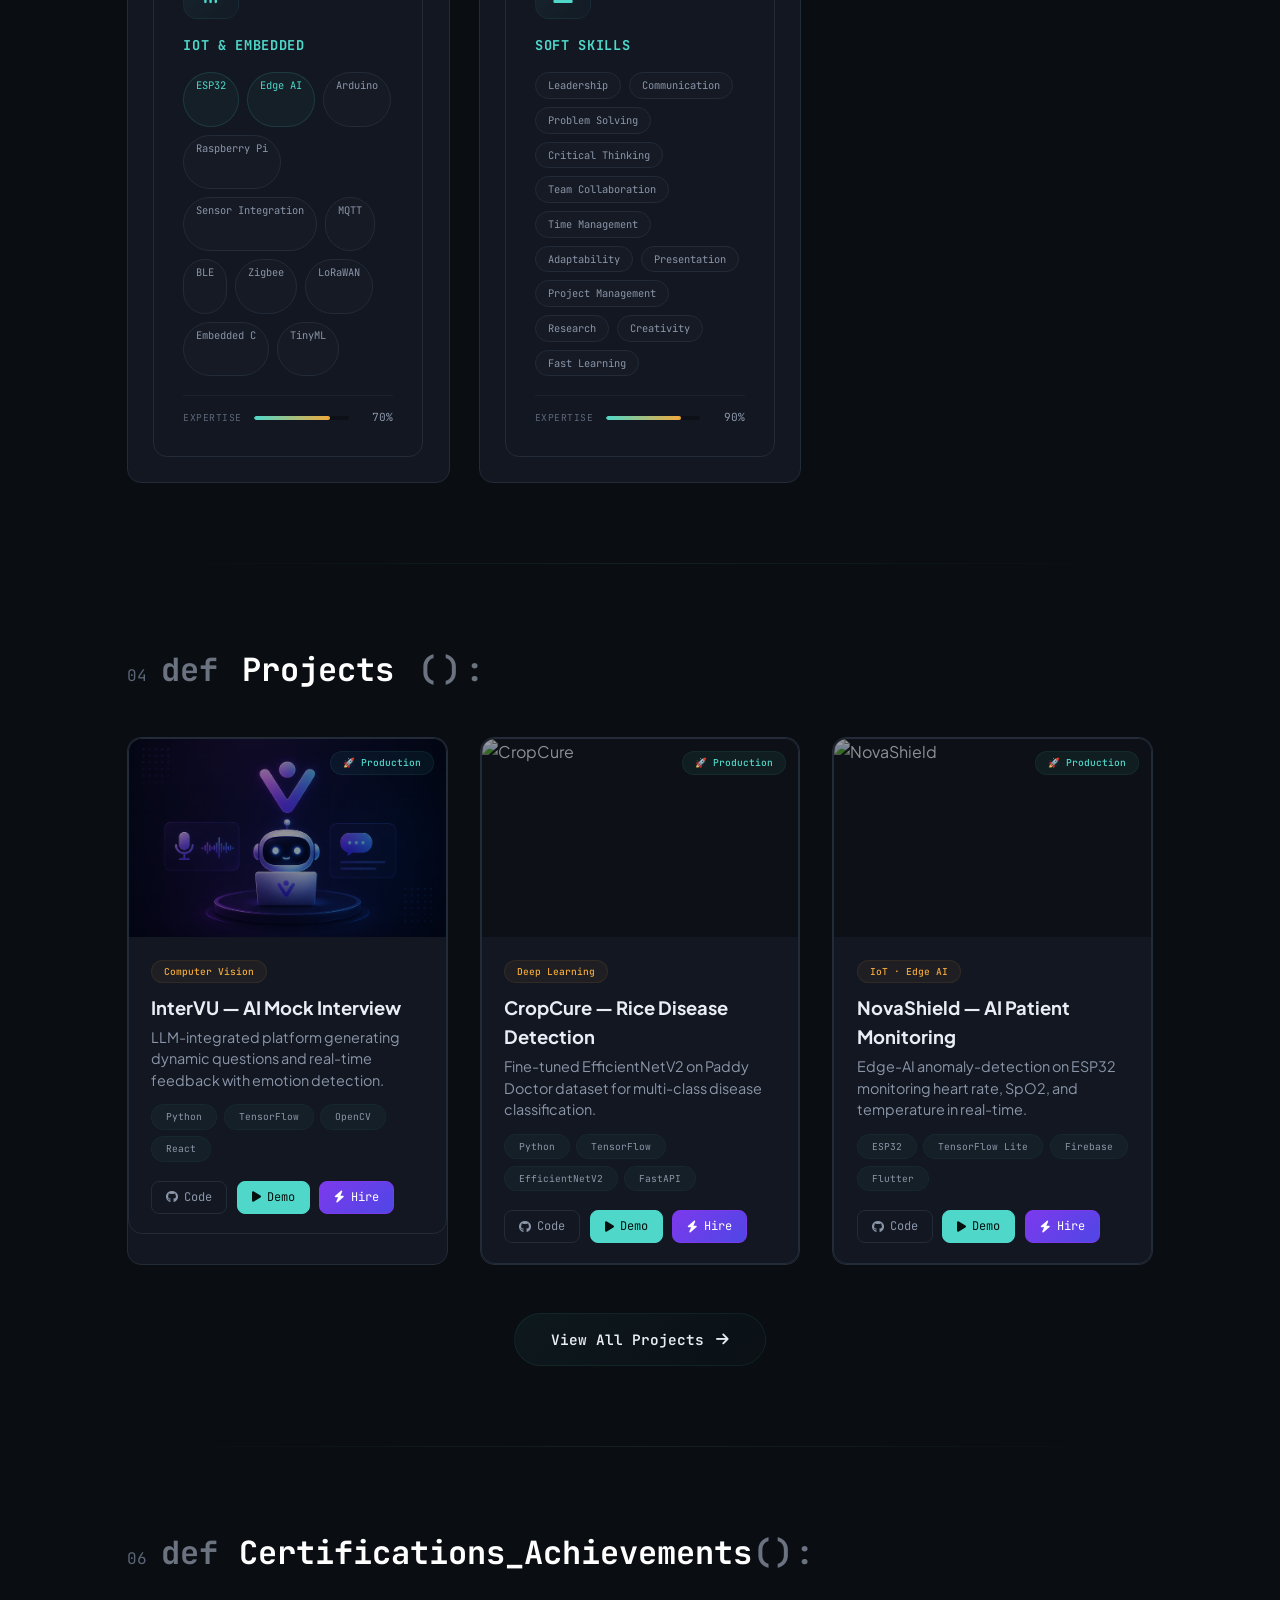
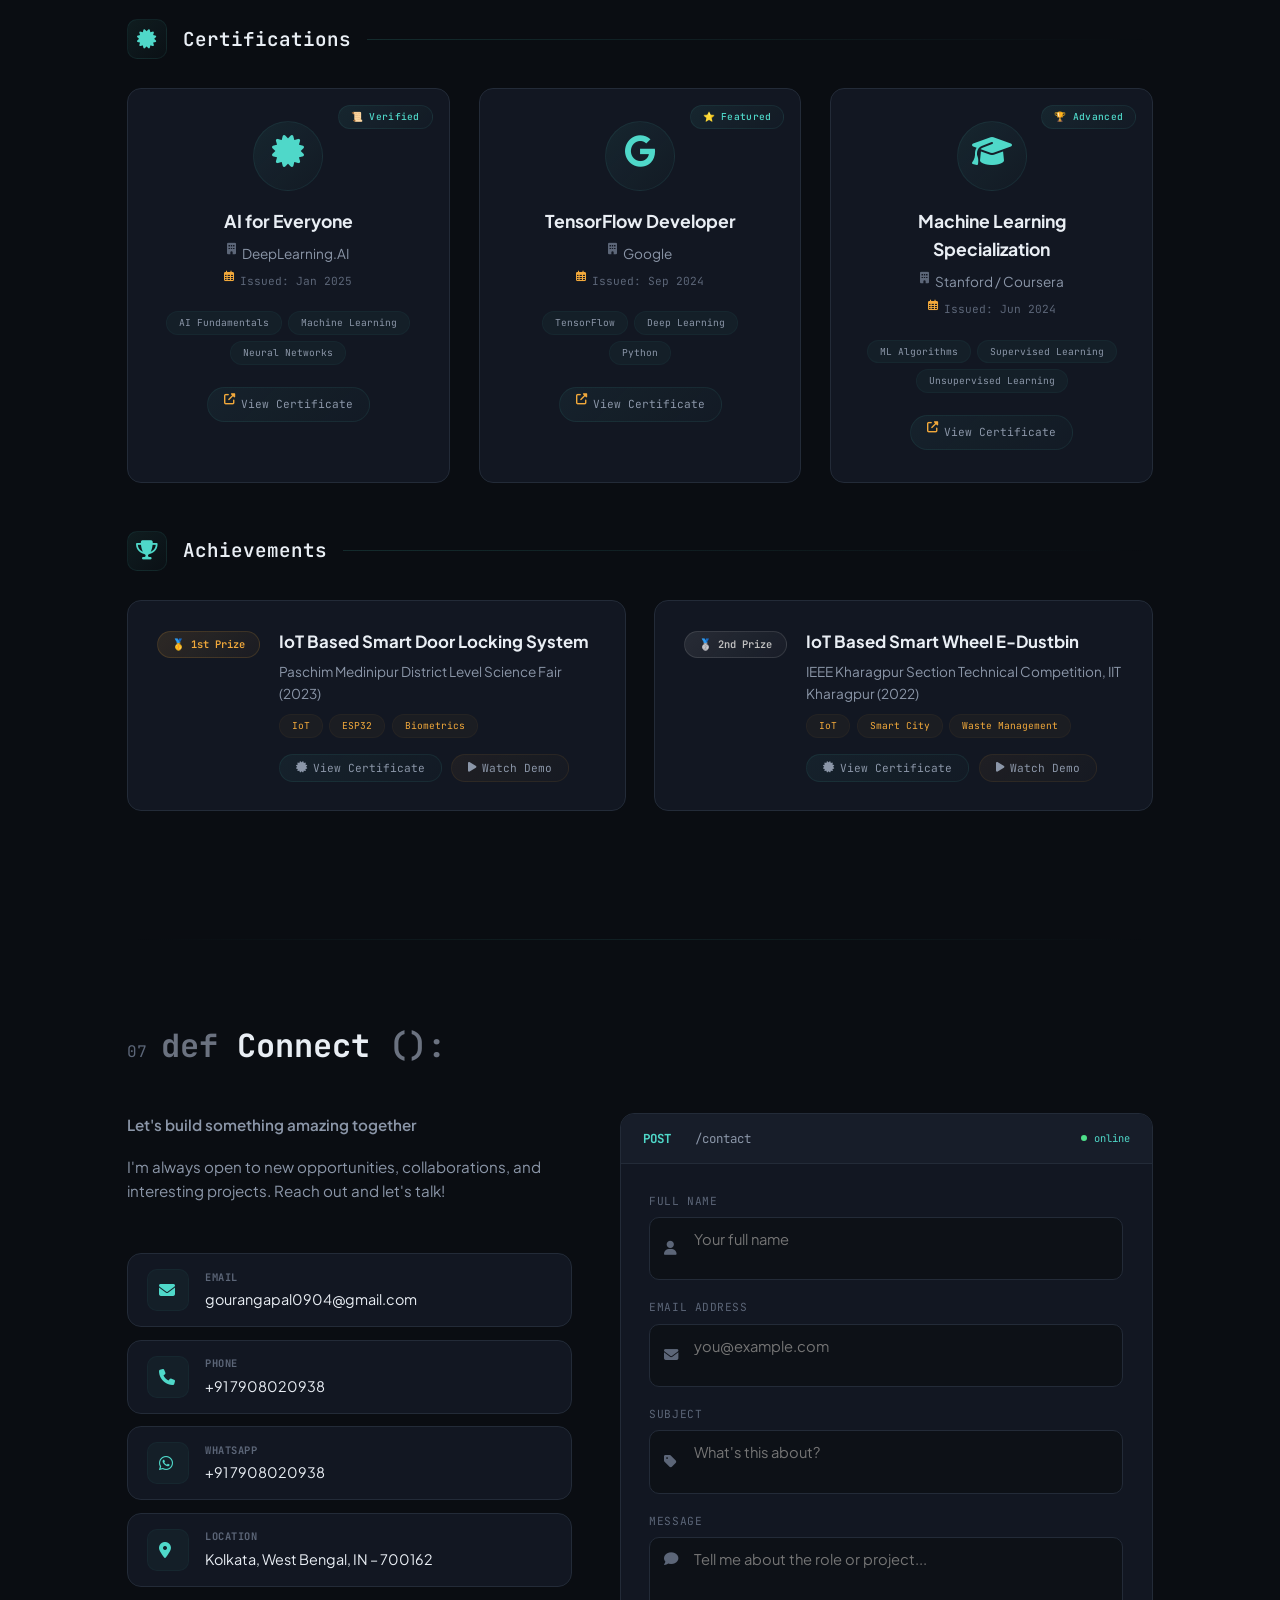
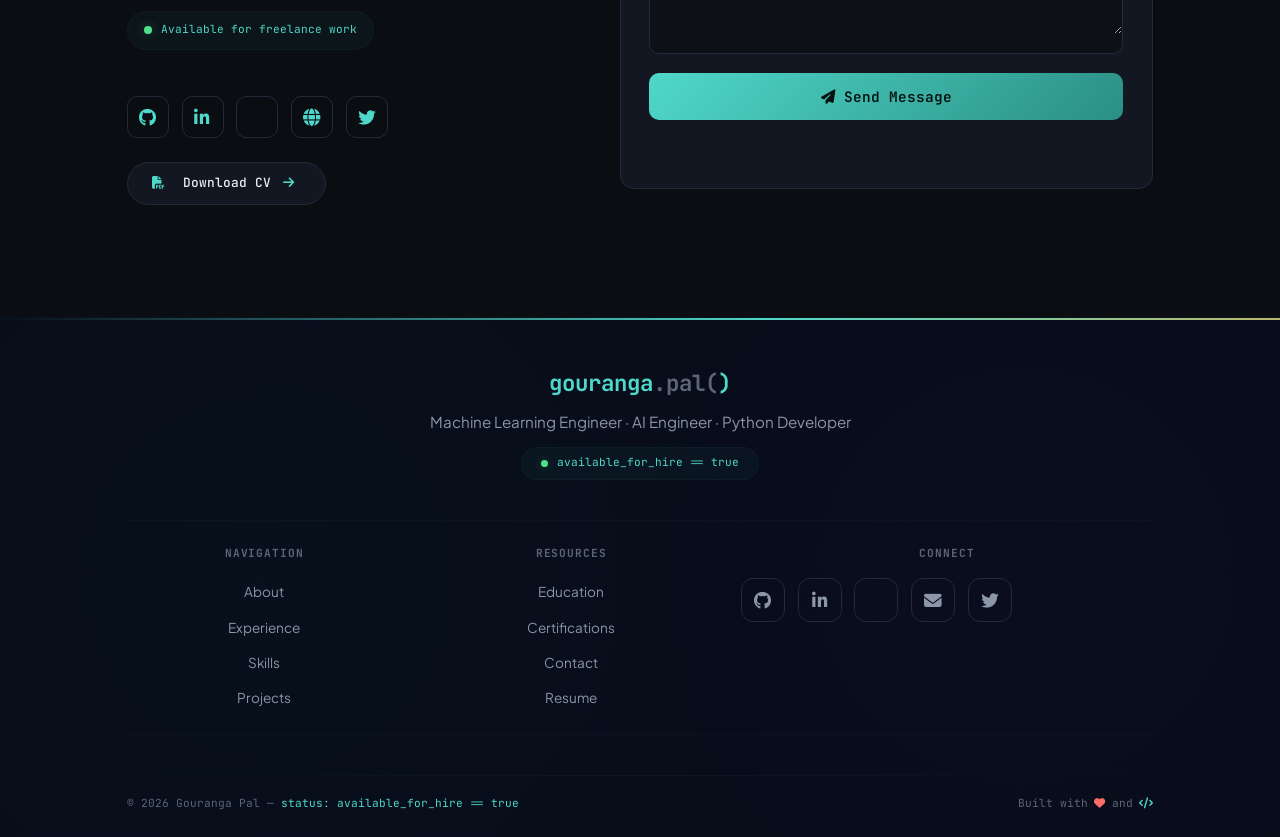
==== commit 551d01b5: "Update index.html" ====
--- a/frontend/index.html
+++ b/frontend/index.html
@@ -1,667 +1,5346 @@
 <!DOCTYPE html>
 <html lang="en">
 <head>
-<meta charset="UTF-8">
-<meta name="viewport" content="width=device-width, initial-scale=1.0">
-<title>Gouranga Pal — Machine Learning Engineer</title>
-<link rel="preconnect" href="https://fonts.googleapis.com">
-<link href="https://fonts.googleapis.com/css2?family=JetBrains+Mono:wght@400;500;600;700;800&family=Plus+Jakarta+Sans:wght@400;500;600;700;800&display=swap" rel="stylesheet">
-<link rel="stylesheet" href="https://cdnjs.cloudflare.com/ajax/libs/font-awesome/6.5.1/css/all.min.css">
-<style>
-  :root{
-    --bg:#0a0d12;
-    --bg-alt:#0d1117;
-    --surface:#121722;
-    --surface-2:#171d29;
-    --border:#232b38;
-    --border-soft:#1b212c;
-    --teal:#4fd8c9;
-    --teal-dim:#2b8f85;
-    --amber:#f2a93b;
-    --text:#e9eef4;
-    --muted:#8b96a8;
-    --muted-2:#5c6678;
-    --mono:'JetBrains Mono', monospace;
-    --sans:'Plus Jakarta Sans', sans-serif;
-    --radius:14px;
-  }
-  *{margin:0;padding:0;box-sizing:border-box;}
-  html{scroll-behavior:smooth;}
-  body{
-    background:var(--bg);
-    color:var(--text);
-    font-family:var(--sans);
-    line-height:1.55;
-    overflow-x:hidden;
-  }
-  ::selection{background:var(--teal);color:#04110f;}
-  ::-webkit-scrollbar{width:8px;}
-  ::-webkit-scrollbar-track{background:var(--bg);}
-  ::-webkit-scrollbar-thumb{background:var(--border);border-radius:10px;}
-  ::-webkit-scrollbar-thumb:hover{background:var(--teal-dim);}
-
-  a{color:inherit;}
-  .container{max-width:1180px;margin:0 auto;padding:0 6%;}
-  section{position:relative;z-index:2;padding:6.5rem 0;}
-
-  /* ---------- background grid ---------- */
-  .bg-grid{
-    position:fixed;inset:0;z-index:0;pointer-events:none;
-    background-image:
-      linear-gradient(rgba(79,216,201,0.05) 1px, transparent 1px),
-      linear-gradient(90deg, rgba(79,216,201,0.05) 1px, transparent 1px);
-    background-size:42px 42px;
-    mask-image:radial-gradient(ellipse 70% 60% at 50% 20%, black 20%, transparent 75%);
-  }
-  .bg-glow{
-    position:fixed;top:-10%;left:50%;transform:translateX(-50%);
-    width:900px;height:600px;z-index:0;pointer-events:none;
-    background:radial-gradient(ellipse at center, rgba(79,216,201,0.10), transparent 65%);
-    animation:glowShift 12s ease-in-out infinite alternate;
-  }
-  @keyframes glowShift{
-    from{opacity:.6; transform:translateX(-55%) translateY(0);}
-    to{opacity:1; transform:translateX(-45%) translateY(30px);}
-  }
-
-  /* ---------- reveal ---------- */
-  .reveal{opacity:0; transform:translateY(26px); transition:opacity .7s ease, transform .7s ease;}
-  .reveal.in-view{opacity:1; transform:translateY(0);}
-  .reveal-stagger > *{opacity:0; transform:translateY(20px); transition:opacity .6s ease, transform .6s ease;}
-  .reveal-stagger.in-view > *{opacity:1; transform:translateY(0);}
-  .reveal-stagger.in-view > *:nth-child(1){transition-delay:.03s;}
-  .reveal-stagger.in-view > *:nth-child(2){transition-delay:.11s;}
-  .reveal-stagger.in-view > *:nth-child(3){transition-delay:.19s;}
-  .reveal-stagger.in-view > *:nth-child(4){transition-delay:.27s;}
-  .reveal-stagger.in-view > *:nth-child(5){transition-delay:.35s;}
-  .reveal-stagger.in-view > *:nth-child(6){transition-delay:.43s;}
-
-  /* ---------- eyebrow / tags ---------- */
-  .eyebrow{
-    font-family:var(--mono); font-size:.78rem; letter-spacing:.06em;
-    color:var(--teal); text-transform:uppercase; font-weight:600;
-    display:flex; align-items:center; gap:.5rem; margin-bottom:1rem;
-  }
-  .eyebrow::before{content:'//';color:var(--muted-2);}
-  .tag{
-    font-family:var(--mono); font-size:.72rem; padding:5px 12px;
-    border:1px solid var(--border); border-radius:20px; color:var(--muted);
-    background:var(--surface); white-space:nowrap;
-  }
-  .tag.on{color:var(--teal); border-color:rgba(79,216,201,.4); background:rgba(79,216,201,.06);}
-
-  /* ---------- nav ---------- */
-  .navbar{
-    position:fixed; top:18px; left:50%; transform:translateX(-50%);
-    width:min(1180px, 92%); z-index:1000;
-    background:rgba(10,13,18,0.72); backdrop-filter:blur(16px);
-    border:1px solid var(--border); border-radius:16px;
-    padding:14px 24px; display:flex; align-items:center; justify-content:space-between;
-  }
-  .logo{font-family:var(--mono); font-weight:700; font-size:1.05rem;}
-  .logo .dim{color:var(--muted-2);}
-  .logo .fn{color:var(--teal);}
-  .status-pill{
-    display:flex; align-items:center; gap:7px; font-family:var(--mono); font-size:.72rem;
-    color:#8ee6b8; padding:4px 10px; border:1px solid rgba(142,230,184,.25); border-radius:20px;
-    background:rgba(142,230,184,.06); margin-left:14px;
-  }
-  .status-dot{width:7px;height:7px;border-radius:50%;background:#4ee08a; box-shadow:0 0 0 0 rgba(78,224,138,.6); animation:pulse 2s infinite;}
-  @keyframes pulse{
-    0%{box-shadow:0 0 0 0 rgba(78,224,138,.5);}
-    70%{box-shadow:0 0 0 8px rgba(78,224,138,0);}
-    100%{box-shadow:0 0 0 0 rgba(78,224,138,0);}
-  }
-  .nav-links{display:flex; align-items:center; gap:1.9rem; list-style:none;}
-  .nav-links a{
-    font-family:var(--mono); font-size:.82rem; text-decoration:none; color:var(--muted);
-    transition:color .2s; position:relative;
-  }
-  .nav-links a:hover{color:var(--text);}
-  .nav-links a::after{
-    content:''; position:absolute; bottom:-6px; left:0; height:1px; width:0;
-    background:var(--teal); transition:width .25s;
-  }
-  .nav-links a:hover::after{width:100%;}
-  .menu-btn{display:none; font-size:1.4rem; cursor:pointer; color:var(--text);}
-  @media(max-width:880px){
-    .nav-links{
-      position:fixed; top:0; right:-100%; width:270px; height:100vh;
-      background:rgba(8,10,15,.98); backdrop-filter:blur(20px);
-      flex-direction:column; justify-content:center; gap:2.2rem;
-      transition:right .35s cubic-bezier(.2,.9,.4,1.1); border-left:1px solid var(--border);
-    }
-    .nav-links.active{right:0;}
-    .nav-links a{font-size:1.1rem;}
-    .menu-btn{display:block;}
-    .status-pill{display:none;}
-    .close-menu{position:absolute; top:24px; right:24px; font-size:1.6rem; color:var(--teal); cursor:pointer;}
-  }
-
-  /* ---------- buttons ---------- */
-  .btn{
-    font-family:var(--mono); font-size:.85rem; font-weight:600;
-    padding:13px 26px; border-radius:10px; text-decoration:none;
-    display:inline-flex; align-items:center; gap:9px; cursor:pointer;
-    transition:transform .2s, box-shadow .2s, background .2s, border-color .2s;
-    border:1px solid transparent;
-  }
-  .btn-primary{background:var(--teal); color:#04110f; box-shadow:0 8px 24px -8px rgba(79,216,201,.5);}
-  .btn-primary:hover{transform:translateY(-3px); box-shadow:0 14px 28px -8px rgba(79,216,201,.65);}
-  .btn-ghost{border-color:var(--border); color:var(--text); background:var(--surface);}
-  .btn-ghost:hover{border-color:var(--teal-dim); transform:translateY(-3px); color:var(--teal);}
-  .btn-group{display:flex; gap:1rem; flex-wrap:wrap; margin-top:2.1rem;}
-
-  /* ---------- hero ---------- */
-  .hero{min-height:100vh; display:flex; align-items:center; padding-top:100px;}
-  .hero-grid{display:grid; grid-template-columns:1.15fr .85fr; gap:3.5rem; align-items:center;}
-  .hero h1{
-    font-family:var(--mono); font-size:3.1rem; font-weight:700; line-height:1.12;
-    letter-spacing:-.01em;
-  }
-  .hero h1 .accent{color:var(--teal);}
-  .role-line{
-    font-family:var(--mono); font-size:1.15rem; color:var(--amber); margin-top:1.1rem; min-height:1.6em;
-  }
-  .role-line .cursor{display:inline-block; width:9px; background:var(--amber); margin-left:2px; animation:blink 1s step-end infinite;}
-  @keyframes blink{50%{opacity:0;}}
-  .hero p.tagline{color:var(--muted); font-size:1.03rem; margin-top:1.2rem; max-width:52ch;}
-
-  .metrics-row{display:flex; gap:2.4rem; margin-top:2.4rem; flex-wrap:wrap;}
-  .metric b{font-family:var(--mono); font-size:1.7rem; color:var(--text); display:block;}
-  .metric span{font-size:.78rem; color:var(--muted-2); font-family:var(--mono);}
-
-  .hero-visual{position:relative; display:flex; flex-direction:column; align-items:center; gap:1.6rem;}
-  .avatar-ring{
-    position:relative; width:280px; height:280px;
-  }
-  .avatar-ring svg.ring{position:absolute; inset:0; width:100%; height:100%; transform:rotate(-90deg);}
-  .avatar-ring .ring-track{fill:none; stroke:var(--border); stroke-width:2;}
-  .avatar-ring .ring-progress{
-    fill:none; stroke:var(--teal); stroke-width:2; stroke-linecap:round;
-    stroke-dasharray:820; stroke-dashoffset:820;
-    animation:drawRing 1.8s .3s cubic-bezier(.4,.1,.2,1) forwards;
-  }
-  @keyframes drawRing{to{stroke-dashoffset:60;}}
-  .avatar-img-wrap{
-    position:absolute; inset:18px; border-radius:50%; overflow:hidden;
-    border:1px solid var(--border-soft); background:var(--surface);
-    opacity:0; transform:scale(.85);
-    animation:popIn .7s .5s cubic-bezier(.2,.8,.3,1.2) forwards;
-  }
-  @keyframes popIn{to{opacity:1; transform:scale(1);}}
-  .avatar-img-wrap img{width:100%; height:100%; object-fit:cover; display:block;}
-  .floating-tag{
-    position:absolute; font-family:var(--mono); font-size:.68rem; padding:5px 10px;
-    border-radius:20px; background:var(--surface); border:1px solid var(--border); color:var(--muted);
-    opacity:0; animation:floatIn .6s ease forwards;
-  }
-  .floating-tag.t1{top:6%; left:-8%; animation-delay:1.1s;}
-  .floating-tag.t2{bottom:12%; right:-10%; animation-delay:1.25s;}
-  .floating-tag.t3{bottom:-4%; left:8%; animation-delay:1.4s;}
-  @keyframes floatIn{
-    from{opacity:0; transform:translateY(10px);}
-    to{opacity:1; transform:translateY(0);}
-  }
-
-  .loss-card{
-    width:100%; max-width:280px; border:1px solid var(--border); border-radius:12px;
-    background:var(--surface); padding:14px 16px;
-  }
-  .loss-card .lc-head{display:flex; justify-content:space-between; font-family:var(--mono); font-size:.68rem; color:var(--muted-2); margin-bottom:6px;}
-  .loss-card svg{width:100%; height:52px; display:block;}
-  .loss-path{stroke:var(--teal); stroke-width:2; fill:none; stroke-dasharray:300; stroke-dashoffset:300; animation:drawLoss 2.2s 1.6s ease forwards;}
-  @keyframes drawLoss{to{stroke-dashoffset:0;}}
-
-  /* ---------- section head ---------- */
-  .section-head{
-    display:flex; align-items:baseline; gap:.9rem; margin-bottom:2.6rem; flex-wrap:wrap;
-  }
-  .section-head h2{font-family:var(--mono); font-size:2rem; font-weight:700;}
-  .section-head .idx{font-family:var(--mono); color:var(--muted-2); font-size:1rem;}
-
-  /* ---------- about / model card ---------- */
-  .model-card{
-    border:1px solid var(--border); border-radius:var(--radius); background:var(--surface);
-    padding:2.4rem; display:grid; grid-template-columns:1fr 1fr; gap:2.4rem;
-  }
-  .model-card p.desc{color:var(--muted); font-size:1rem;}
-  .kv-table{width:100%; border-collapse:collapse; font-family:var(--mono); font-size:.85rem;}
-  .kv-table tr{border-bottom:1px solid var(--border-soft);}
-  .kv-table tr:last-child{border-bottom:none;}
-  .kv-table td{padding:.65rem 0; vertical-align:top;}
-  .kv-table td:first-child{color:var(--muted-2); width:38%;}
-  .kv-table td:last-child{color:var(--text);}
-  @media(max-width:800px){.model-card{grid-template-columns:1fr;}}
-
-  /* ---------- skills ---------- */
-  .skill-groups{display:grid; grid-template-columns:repeat(auto-fit,minmax(260px,1fr)); gap:1.4rem;}
-  .skill-card{border:1px solid var(--border); border-radius:var(--radius); background:var(--surface); padding:1.6rem;}
-  .skill-card h4{font-family:var(--mono); font-size:.82rem; color:var(--teal); text-transform:uppercase; letter-spacing:.05em; margin-bottom:1rem;}
-  .skill-tags{display:flex; flex-wrap:wrap; gap:.5rem;}
-
-  /* ---------- timeline ---------- */
-  .timeline{border-left:1px dashed var(--border); margin-left:6px; padding-left:2.2rem;}
-  .t-entry{position:relative; padding-bottom:2.6rem;}
-  .t-entry:last-child{padding-bottom:0;}
-  .t-entry::before{
-    content:''; position:absolute; left:-2.42rem; top:.3rem; width:11px; height:11px; border-radius:50%;
-    background:var(--bg); border:2px solid var(--teal);
-  }
-  .t-tag{font-family:var(--mono); font-size:.72rem; color:var(--amber); margin-bottom:.4rem; display:block;}
-  .t-entry h3{font-size:1.15rem; font-weight:700;}
-  .t-entry .org{color:var(--muted); font-size:.92rem; margin-bottom:.7rem;}
-  .t-entry ul{padding-left:1.1rem; color:var(--muted);}
-  .t-entry li{margin-bottom:.4rem;}
-
-  /* ---------- projects ---------- */
-  .projects-grid{display:grid; grid-template-columns:repeat(auto-fill,minmax(320px,1fr)); gap:1.6rem;}
-  .project-card{
-    border:1px solid var(--border); border-radius:var(--radius); background:var(--surface);
-    padding:1.7rem; transition:transform .25s, border-color .25s, box-shadow .25s;
-  }
-  .project-card:hover{transform:translateY(-6px); border-color:var(--teal-dim); box-shadow:0 20px 40px -20px rgba(79,216,201,.35);}
-  .project-top{display:flex; justify-content:space-between; align-items:flex-start; margin-bottom:.7rem;}
-  .project-top i{font-size:1.4rem; color:var(--teal);}
-  .project-date{font-family:var(--mono); font-size:.68rem; color:var(--muted-2);}
-  .project-card h3{font-size:1.15rem; margin-bottom:.6rem;}
-  .project-card p{color:var(--muted); font-size:.92rem; margin-bottom:1rem;}
-  .tech-tags{display:flex; flex-wrap:wrap; gap:.4rem; margin-bottom:1.2rem;}
-  .project-links{display:flex; gap:.9rem;}
-  .project-links a{
-    font-family:var(--mono); font-size:.78rem; text-decoration:none; color:var(--text);
-    border:1px solid var(--border); padding:7px 13px; border-radius:8px; display:inline-flex; align-items:center; gap:6px;
-    transition:.2s;
-  }
-  .project-links a:hover{border-color:var(--teal); color:var(--teal);}
-  .project-links a.live{background:var(--teal); color:#04110f; border-color:var(--teal);}
-  .project-links a.live:hover{color:#04110f; opacity:.88;}
-
-  .misc-row{display:flex; flex-wrap:wrap; gap:1rem; margin-top:2rem;}
-  .misc-chip{
-    border:1px solid var(--border); border-radius:10px; padding:.9rem 1.2rem; background:var(--surface);
-    font-size:.85rem; color:var(--muted); flex:1 1 240px;
-  }
-  .misc-chip b{color:var(--text); display:block; font-size:.92rem; margin-bottom:.2rem;}
-
-  /* ---------- credentials ---------- */
-  .cred-grid{display:grid; grid-template-columns:1fr 1fr; gap:2.4rem;}
-  @media(max-width:800px){.cred-grid{grid-template-columns:1fr;}}
-  .cred-item{border-bottom:1px solid var(--border-soft); padding:1.1rem 0;}
-  .cred-item:first-child{padding-top:0;}
-  .cred-item h4{font-size:1rem; margin-bottom:.2rem;}
-  .cred-item span{font-family:var(--mono); font-size:.78rem; color:var(--muted-2);}
-  .badge{
-    display:flex; gap:.9rem; align-items:flex-start; border:1px solid var(--border); border-radius:12px;
-    background:var(--surface); padding:1.1rem 1.3rem; margin-bottom:1rem;
-  }
-  .badge i{color:var(--amber); font-size:1.3rem; margin-top:.15rem;}
-  .badge h4{font-size:.95rem; margin-bottom:.15rem;}
-  .badge span{font-family:var(--mono); font-size:.75rem; color:var(--muted-2);}
-
-  /* ---------- contact ---------- */
-  .contact-grid{display:grid; grid-template-columns:1fr 1.15fr; gap:3rem;}
-  @media(max-width:880px){.contact-grid{grid-template-columns:1fr;}}
-  .contact-side p{display:flex; align-items:center; gap:.8rem; margin-bottom:1.1rem; color:var(--muted); font-size:.95rem;}
-  .contact-side i{color:var(--teal); width:18px;}
-  .social-row{display:flex; gap:.8rem; margin-top:1.4rem;}
-  .social-row a{
-    width:42px; height:42px; border:1px solid var(--border); border-radius:10px; display:flex;
-    align-items:center; justify-content:center; text-decoration:none; color:var(--muted); transition:.2s;
-  }
-  .social-row a:hover{border-color:var(--teal); color:var(--teal); transform:translateY(-3px);}
-
-  .api-card{border:1px solid var(--border); border-radius:var(--radius); background:var(--surface); overflow:hidden;}
-  .api-head{
-    font-family:var(--mono); font-size:.78rem; color:var(--muted-2); background:var(--surface-2);
-    padding:.9rem 1.4rem; border-bottom:1px solid var(--border);
-  }
-  .api-head .verb{color:var(--teal); font-weight:700; margin-right:.5rem;}
-  form{padding:1.6rem;}
-  form label{font-family:var(--mono); font-size:.72rem; color:var(--muted-2); display:block; margin-bottom:.4rem;}
-  form input, form textarea{
-    width:100%; background:var(--bg-alt); border:1px solid var(--border); color:var(--text);
-    padding:12px 14px; border-radius:9px; margin-bottom:1.2rem; font-family:var(--sans); font-size:.92rem;
-  }
-  form input:focus, form textarea:focus{outline:none; border-color:var(--teal);}
-  #formStatus{font-family:var(--mono); font-size:.8rem; color:var(--teal); display:block; min-height:1.2em;}
-
-  .footer{text-align:center; padding:2.6rem 0; border-top:1px solid var(--border-soft); font-family:var(--mono); font-size:.78rem; color:var(--muted-2);}
-  .footer .teal{color:var(--teal);}
-
-  @media(max-width:900px){
-    .hero-grid{grid-template-columns:1fr; text-align:center;}
-    .hero h1{font-size:2.2rem;}
-    .metrics-row{justify-content:center;}
-    .btn-group{justify-content:center;}
-    .hero-visual{margin-top:1rem;}
-  }
-
-  @media(prefers-reduced-motion: reduce){
-    *{animation-duration:.001s !important; transition-duration:.001s !important;}
-  }
-</style>
+  <meta charset="UTF-8" />
+  <meta name="viewport" content="width=device-width, initial-scale=1.0" />
+  <title>Gouranga Pal · AI Engineer</title>
+  <link rel="preconnect" href="https://fonts.googleapis.com" />
+  <link href="https://fonts.googleapis.com/css2?family=JetBrains+Mono:wght@400;500;600;700;800&family=Plus+Jakarta+Sans:wght@400;500;600;700;800&display=swap" rel="stylesheet" />
+  <link rel="stylesheet" href="https://cdnjs.cloudflare.com/ajax/libs/font-awesome/6.5.1/css/all.min.css" />
+  <style>
+    /* ----- RESET & VARIABLES ----- */
+    * { margin: 0; padding: 0; box-sizing: border-box; }
+    :root {
+      --bg: #0a0d12;
+      --bg-alt: #0d1117;
+      --surface: #121722;
+      --surface-2: #171d29;
+      --border: #232b38;
+      --border-soft: #1b212c;
+      --teal: #4fd8c9;
+      --teal-dim: #2b8f85;
+      --amber: #f2a93b;
+      --text: #e9eef4;
+      --muted: #8b96a8;
+      --muted-2: #5c6678;
+      --mono: 'JetBrains Mono', monospace;
+      --sans: 'Plus Jakarta Sans', sans-serif;
+      --radius: 14px;
+    }
+    html { scroll-behavior: smooth; }
+    body {
+      background: var(--bg);
+      color: var(--text);
+      font-family: var(--sans);
+      line-height: 1.6;
+      overflow-x: hidden;
+    }
+    ::selection { background: var(--teal); color: #04110f; }
+    ::-webkit-scrollbar { width: 8px; }
+    ::-webkit-scrollbar-track { background: var(--bg); }
+    ::-webkit-scrollbar-thumb { background: var(--border); border-radius: 10px; }
+    ::-webkit-scrollbar-thumb:hover { background: var(--teal-dim); }
+
+    a { color: inherit; text-decoration: none; }
+    .container { max-width: 1180px; margin: 0 auto; padding: 0 6%; }
+    section { position: relative; z-index: 2; padding: 5rem 0; }
+
+    /* ============================================================
+       PRELOADER
+    ============================================================ */
+    #preloader {
+      position: fixed; inset: 0; z-index: 9999;
+      background: var(--bg);
+      display: flex; flex-direction: column;
+      align-items: center; justify-content: center;
+      transition: opacity 0.8s ease, visibility 0.8s ease;
+    }
+    #preloader.hidden {
+      opacity: 0; visibility: hidden; pointer-events: none;
+    }
+    .loader-ring {
+      width: 80px; height: 80px; border-radius: 50%;
+      border: 3px solid transparent;
+      border-top-color: var(--teal);
+      border-bottom-color: var(--amber);
+      animation: spinLoader 1s linear infinite;
+      position: relative;
+    }
+    .loader-ring::after {
+      content: ''; position: absolute; inset: 10px;
+      border-radius: 50%; border: 3px solid transparent;
+      border-left-color: #7c3aed;
+      border-right-color: var(--teal);
+      animation: spinLoader 0.8s linear infinite reverse;
+    }
+    @keyframes spinLoader { to { transform: rotate(360deg); } }
+    .loader-text {
+      font-family: var(--mono); font-size: 0.9rem;
+      color: var(--muted-2); margin-top: 1.8rem;
+      letter-spacing: 0.15em;
+      animation: pulseText 1.4s ease-in-out infinite;
+    }
+    .loader-text .fn { color: var(--teal); }
+    @keyframes pulseText {
+      0%,100% { opacity: 0.4; }
+      50% { opacity: 1; }
+    }
+    .loader-progress {
+      width: 200px; height: 2px;
+      background: var(--border); border-radius: 4px;
+      margin-top: 1rem; overflow: hidden;
+    }
+    .loader-progress-bar {
+      height: 100%; width: 0%;
+      background: linear-gradient(90deg, var(--teal), var(--amber), #7c3aed);
+      border-radius: 4px;
+      animation: fillProgress 1.8s ease forwards;
+    }
+    @keyframes fillProgress {
+      0% { width: 0%; }
+      100% { width: 100%; }
+    }
+
+    /* ============================================================
+       SMOOTH PAGE ENTRANCE - ONLY HERO + NAVBAR
+    ============================================================ */
+    .main-content {
+      opacity: 0;
+      animation: pageEntrance 1s cubic-bezier(0.16, 1, 0.2, 1) forwards;
+      animation-delay: 0.3s;
+    }
+    @keyframes pageEntrance {
+      0% { opacity: 0; }
+      100% { opacity: 1; }
+    }
+
+    /* Navbar appears with fade + slide */
+    .navbar {
+      position: fixed; top: 18px; left: 50%; transform: translateX(-50%) scale(1);
+      width: min(1180px, 92%); z-index: 1000;
+      background: rgba(10,13,18,0.65); backdrop-filter: blur(20px);
+      border: 1px solid rgba(255,255,255,0.04); border-radius: 16px;
+      padding: 14px 26px; display: flex; align-items: center; justify-content: space-between;
+      transition: transform 0.5s cubic-bezier(0.16,1,0.2,1), 
+                  opacity 0.5s ease,
+                  scale 0.4s ease;
+      box-shadow: 0 8px 40px rgba(0,0,0,0.3);
+      opacity: 0;
+      transform: translateX(-50%) translateY(-20px) scale(0.95);
+      animation: navbarEntrance 0.8s cubic-bezier(0.16, 1, 0.2, 1) forwards;
+      animation-delay: 0.5s;
+    }
+    @keyframes navbarEntrance {
+      0% { opacity: 0; transform: translateX(-50%) translateY(-20px) scale(0.95); }
+      100% { opacity: 1; transform: translateX(-50%) translateY(0) scale(1); }
+    }
+
+    /* Hero section appears with fade + slide up */
+    .hero {
+      min-height: 100vh; display: flex; align-items: center; padding-top: 100px;
+      opacity: 0;
+      transform: translateY(40px) scale(0.98);
+      animation: heroEntrance 0.9s cubic-bezier(0.16, 1, 0.2, 1) forwards;
+      animation-delay: 0.6s;
+    }
+    @keyframes heroEntrance {
+      0% { opacity: 0; transform: translateY(40px) scale(0.98); }
+      100% { opacity: 1; transform: translateY(0) scale(1); }
+    }
+
+    /* All other sections start hidden and reveal on scroll */
+    .section-about, .section-experience, .section-skills, 
+    .section-projects, .section-education, .section-cert, .section-contact {
+      opacity: 0;
+      transform: translateY(50px);
+      transition: opacity 0.8s cubic-bezier(0.16, 1, 0.2, 1),
+                  transform 0.8s cubic-bezier(0.16, 1, 0.2, 1);
+    }
+    .section-about.visible, .section-experience.visible, .section-skills.visible,
+    .section-projects.visible, .section-education.visible, .section-cert.visible,
+    .section-contact.visible {
+      opacity: 1;
+      transform: translateY(0);
+    }
+
+    /* Footer also scroll-reveal */
+    .footer {
+      opacity: 0;
+      transform: translateY(30px);
+      transition: opacity 0.8s cubic-bezier(0.16, 1, 0.2, 1),
+                  transform 0.8s cubic-bezier(0.16, 1, 0.2, 1);
+    }
+    .footer.visible {
+      opacity: 1;
+      transform: translateY(0);
+    }
+
+    .navbar.hidden { transform: translateX(-50%) translateY(-120px) scale(0.92); opacity: 0; }
+    .navbar.scrolled { scale: 0.96; }
+
+    /* ----- BG ----- */
+    .bg-grid {
+      position: fixed; inset: 0; z-index: 0; pointer-events: none;
+      background-image:
+        linear-gradient(rgba(79,216,201,0.04) 1px, transparent 1px),
+        linear-gradient(90deg, rgba(79,216,201,0.04) 1px, transparent 1px);
+      background-size: 44px 44px;
+      mask-image: radial-gradient(ellipse 70% 60% at 50% 20%, black 20%, transparent 75%);
+    }
+    .bg-glow {
+      position: fixed; top: -10%; left: 50%; transform: translateX(-50%);
+      width: 900px; height: 600px; z-index: 0; pointer-events: none;
+      background: radial-gradient(ellipse at center, rgba(79,216,201,0.08), transparent 65%);
+      animation: glowShift 14s ease-in-out infinite alternate;
+    }
+    @keyframes glowShift {
+      0% { opacity: 0.5; transform: translateX(-55%) translateY(0); }
+      100% { opacity: 1; transform: translateX(-45%) translateY(30px); }
+    }
+
+    /* ----- EYEBROW ----- */
+    .eyebrow {
+      font-family: var(--mono); font-size: 0.78rem; letter-spacing: 0.06em;
+      color: var(--teal); text-transform: uppercase; font-weight: 600;
+      display: flex; align-items: center; gap: 0.5rem; margin-bottom: 1rem;
+    }
+    .eyebrow::before { content: '//'; color: var(--muted-2); }
+    .tag {
+      font-family: var(--mono); font-size: 0.72rem; padding: 5px 14px;
+      border: 1px solid var(--border); border-radius: 20px; color: var(--muted);
+      background: var(--surface); white-space: nowrap;
+    }
+    .tag.on { color: var(--teal); border-color: rgba(79,216,201,0.3); background: rgba(79,216,201,0.06); }
+
+    /* ----- BUTTONS ----- */
+    .btn {
+      font-family: var(--mono); font-size: 0.85rem; font-weight: 600;
+      padding: 13px 28px; border-radius: 10px; display: inline-flex;
+      align-items: center; gap: 9px; cursor: pointer; transition: 0.25s;
+      border: 1px solid transparent; background: transparent;
+    }
+    .btn-primary { background: var(--teal); color: #04110f; box-shadow: 0 8px 24px -8px rgba(79,216,201,0.4); }
+    .btn-primary:hover { transform: translateY(-3px); box-shadow: 0 14px 32px -8px rgba(79,216,201,0.6); }
+    .btn-ghost { border-color: var(--border); color: var(--text); background: var(--surface); }
+    .btn-ghost:hover { border-color: var(--teal-dim); transform: translateY(-3px); color: var(--teal); }
+    .btn-group { display: flex; gap: 1rem; flex-wrap: wrap; margin-top: 2rem; }
+    .btn-gradient {
+      background: linear-gradient(135deg, #7c3aed, #4f46e5);
+      color: #fff; border: none;
+      box-shadow: 0 8px 24px -8px rgba(124,58,237,0.3);
+    }
+    .btn-gradient:hover { transform: translateY(-3px); box-shadow: 0 14px 32px -8px rgba(124,58,237,0.5); }
+
+    /* ----- STYLISH CERTIFICATE BUTTON ----- */
+    .cert-btn {
+      font-family: var(--mono);
+      font-size: 0.72rem;
+      padding: 6px 18px;
+      border-radius: 20px;
+      background: linear-gradient(135deg, rgba(79,216,201,0.08), rgba(79,216,201,0.02));
+      border: 1px solid rgba(79,216,201,0.15);
+      color: var(--teal);
+      transition: all 0.3s cubic-bezier(0.16, 1, 0.2, 1);
+      cursor: pointer;
+      display: inline-flex;
+      align-items: center;
+      gap: 6px;
+      position: relative;
+      overflow: hidden;
+    }
+    .cert-btn::before {
+      content: '';
+      position: absolute;
+      inset: 0;
+      background: linear-gradient(135deg, var(--teal), var(--amber));
+      opacity: 0;
+      transition: 0.4s;
+      border-radius: 20px;
+    }
+    .cert-btn:hover {
+      transform: translateY(-2px) scale(1.02);
+      border-color: var(--teal);
+      color: #fff;
+      box-shadow: 0 8px 24px -8px rgba(79,216,201,0.2);
+    }
+    .cert-btn:hover::before { opacity: 1; }
+    .cert-btn i, .cert-btn span { position: relative; z-index: 1; }
+    .cert-btn i { font-size: 0.8rem; }
+
+    /* ----- NAVBAR LINKS ----- */
+    .logo { font-family: var(--mono); font-weight: 700; font-size: 1.05rem; }
+    .logo .fn { color: var(--teal); }
+    .logo .dim { color: var(--muted-2); }
+    .status-pill {
+      display: flex; align-items: center; gap: 7px; font-family: var(--mono); font-size: 0.72rem;
+      color: #8ee6b8; padding: 4px 12px; border: 1px solid rgba(142,230,184,0.2);
+      border-radius: 20px; background: rgba(142,230,184,0.05); margin-left: 14px;
+    }
+    .status-dot { width: 7px; height: 7px; border-radius: 50%; background: #4ee08a; box-shadow: 0 0 0 0 rgba(78,224,138,0.6); animation: pulse 2s infinite; }
+    @keyframes pulse {
+      0% { box-shadow: 0 0 0 0 rgba(78,224,138,0.5); }
+      70% { box-shadow: 0 0 0 8px rgba(78,224,138,0); }
+      100% { box-shadow: 0 0 0 0 rgba(78,224,138,0); }
+    }
+    .nav-links { display: flex; align-items: center; gap: 2rem; list-style: none; }
+    .nav-links a {
+      font-family: var(--mono); font-size: 0.82rem; color: var(--muted);
+      transition: color 0.2s; position: relative;
+    }
+    .nav-links a:hover { color: var(--text); }
+    .nav-links a::after {
+      content: ''; position: absolute; bottom: -6px; left: 0;
+      height: 2px; width: 0; background: var(--teal); transition: width 0.3s cubic-bezier(0.16,1,0.2,1);
+    }
+    .nav-links a:hover::after { width: 100%; }
+    .nav-links a.active { color: var(--teal); }
+    .nav-links a.active::after { width: 100%; }
+    .menu-btn { display: none; font-size: 1.4rem; cursor: pointer; color: var(--text); }
+
+    @media (max-width: 880px) {
+      .nav-links {
+        position: fixed; top: 0; right: -100%; width: 270px; height: 100vh;
+        background: rgba(8,10,15,0.98); backdrop-filter: blur(20px);
+        flex-direction: column; justify-content: center; gap: 2.2rem;
+        transition: right 0.35s cubic-bezier(0.2,0.9,0.4,1.1);
+        border-left: 1px solid var(--border);
+      }
+      .nav-links.active { right: 0; }
+      .nav-links a { font-size: 1.1rem; }
+      .menu-btn { display: block; }
+      .status-pill { display: none; }
+      .close-menu { position: absolute; top: 24px; right: 24px; font-size: 1.6rem; color: var(--teal); cursor: pointer; }
+    }
+
+    /* ----- HERO ----- */
+    .hero-grid { display: grid; grid-template-columns: 1.15fr 0.85fr; gap: 3.5rem; align-items: center; }
+    .hero h1 { font-family: var(--mono); font-size: 3.1rem; font-weight: 700; line-height: 1.12; letter-spacing: -0.01em; }
+    .hero h1 .accent { color: var(--teal); }
+    .role-line { font-family: var(--mono); font-size: 1.15rem; color: var(--amber); margin-top: 1rem; min-height: 1.6em; }
+    .role-line .cursor { display: inline-block; width: 9px; background: var(--amber); margin-left: 2px; animation: blink 1s step-end infinite; }
+    @keyframes blink { 50% { opacity: 0; } }
+    .hero p.tagline { color: var(--muted); font-size: 1.03rem; margin-top: 1.2rem; max-width: 52ch; }
+    .metrics-row { display: flex; gap: 2.4rem; margin-top: 2.4rem; flex-wrap: wrap; }
+    .metric b { font-family: var(--mono); font-size: 1.7rem; color: var(--text); display: block; }
+    .metric span { font-size: 0.78rem; color: var(--muted-2); font-family: var(--mono); }
+
+    /* ----- PROFILE FRAME ----- */
+    .hero-visual { position: relative; display: flex; flex-direction: column; align-items: center; gap: 1.6rem; }
+    .avatar-frame {
+      position: relative; width: 300px; height: 300px;
+      animation: floatFrame 6s ease-in-out infinite;
+    }
+    @keyframes floatFrame {
+      0%,100% { transform: translateY(0); }
+      50% { transform: translateY(-10px); }
+    }
+    .ring-dual {
+      position: absolute; inset: -8px; border-radius: 50%;
+      background: conic-gradient(from 0deg, var(--teal), var(--amber), #7c3aed, var(--teal));
+      animation: spinRing 8s linear infinite;
+      mask: radial-gradient(transparent 68%, black 70%);
+      -webkit-mask: radial-gradient(transparent 68%, black 70%);
+    }
+    .ring-dual::after {
+      content: ''; position: absolute; inset: 4px; border-radius: 50%;
+      background: conic-gradient(from 180deg, var(--amber), var(--teal), #7c3aed, var(--amber));
+      animation: spinRing 10s linear infinite reverse;
+      mask: radial-gradient(transparent 70%, black 72%);
+      -webkit-mask: radial-gradient(transparent 70%, black 72%);
+    }
+    @keyframes spinRing { to { transform: rotate(360deg); } }
+    .avatar-img-wrap {
+      position: absolute; inset: 12px; border-radius: 50%; overflow: hidden;
+      border: 2px solid rgba(79,216,201,0.15);
+      background: var(--surface);
+      box-shadow: 0 0 60px rgba(79,216,201,0.06);
+    }
+    .avatar-img-wrap img { width: 100%; height: 100%; object-fit: cover; display: block; }
+    .particle-ring {
+      position: absolute; inset: -20px; border-radius: 50%;
+      pointer-events: none;
+    }
+    .particle {
+      position: absolute; width: 6px; height: 6px; border-radius: 50%;
+      background: var(--teal); opacity: 0.5;
+      animation: orbitParticle 12s linear infinite;
+      box-shadow: 0 0 12px rgba(79,216,201,0.3);
+    }
+    .particle:nth-child(1) { top: -2%; left: 50%; animation-duration: 14s; }
+    .particle:nth-child(2) { bottom: 2%; left: 20%; animation-duration: 18s; animation-delay: -3s; }
+    .particle:nth-child(3) { right: 0%; top: 30%; animation-duration: 16s; animation-delay: -6s; }
+    .particle:nth-child(4) { left: 0%; top: 60%; animation-duration: 20s; animation-delay: -9s; }
+    .particle:nth-child(5) { bottom: 10%; right: 10%; animation-duration: 22s; animation-delay: -12s; }
+    .particle:nth-child(6) { top: 10%; right: 20%; animation-duration: 15s; animation-delay: -2s; }
+    .particle:nth-child(7) { bottom: 30%; left: 5%; animation-duration: 19s; animation-delay: -7s; }
+    .particle:nth-child(8) { top: 45%; right: 5%; animation-duration: 17s; animation-delay: -10s; }
+    @keyframes orbitParticle {
+      0% { transform: rotate(0deg) translateX(110px) scale(1); opacity: 0.6; }
+      50% { opacity: 1; transform: rotate(180deg) translateX(110px) scale(1.3); }
+      100% { transform: rotate(360deg) translateX(110px) scale(0.8); opacity: 0.4; }
+    }
+    .glow-pulse {
+      position: absolute; inset: -12px; border-radius: 50%;
+      background: radial-gradient(circle at 30% 30%, rgba(79,216,201,0.05), transparent 70%);
+      animation: pulseGlow 3s ease-in-out infinite;
+      pointer-events: none;
+    }
+    @keyframes pulseGlow {
+      0%,100% { opacity: 0.3; transform: scale(1); }
+      50% { opacity: 0.8; transform: scale(1.04); }
+    }
+    .mouse-light {
+      position: absolute; inset: -30px; border-radius: 50%;
+      background: radial-gradient(circle at var(--mx, 50%) var(--my, 50%), rgba(79,216,201,0.08), transparent 60%);
+      pointer-events: none; transition: background 0.1s;
+    }
+    .holographic {
+      position: absolute; border-radius: 50%;
+      border: 1px solid rgba(79,216,201,0.06);
+      animation: holoFloat 8s ease-in-out infinite;
+      pointer-events: none;
+    }
+    .holographic.h1 { width: 340px; height: 340px; inset: -20px; animation-delay: -2s; }
+    .holographic.h2 { width: 380px; height: 380px; inset: -40px; animation-delay: -4s; border-color: rgba(79,216,201,0.03); }
+    @keyframes holoFloat {
+      0%,100% { transform: rotate(0deg) scale(1); opacity: 0.3; }
+      50% { transform: rotate(180deg) scale(1.05); opacity: 0.6; }
+    }
+    .floating-tag {
+      position: absolute; font-family: var(--mono); font-size: 0.68rem;
+      padding: 5px 12px; border-radius: 20px; background: var(--surface);
+      border: 1px solid var(--border); color: var(--muted);
+      opacity: 0; animation: floatIn 0.6s ease forwards;
+    }
+    .floating-tag.t1 { top: 2%; left: -12%; animation-delay: 1.1s; }
+    .floating-tag.t2 { bottom: 8%; right: -14%; animation-delay: 1.25s; }
+    .floating-tag.t3 { bottom: -6%; left: 6%; animation-delay: 1.4s; }
+    @keyframes floatIn { from { opacity: 0; transform: translateY(10px); } to { opacity: 1; transform: translateY(0); } }
+    .loss-card {
+      width: 100%; max-width: 280px; border: 1px solid var(--border);
+      border-radius: 12px; background: var(--surface); padding: 14px 16px;
+    }
+    .loss-card .lc-head { display: flex; justify-content: space-between; font-family: var(--mono); font-size: 0.68rem; color: var(--muted-2); margin-bottom: 6px; }
+    .loss-card svg { width: 100%; height: 52px; display: block; }
+    .loss-path { stroke: var(--teal); stroke-width: 2; fill: none; stroke-dasharray: 300; stroke-dashoffset: 300; animation: drawLoss 2.2s 1.6s ease forwards; }
+    @keyframes drawLoss { to { stroke-dashoffset: 0; } }
+
+    /* ----- SECTION HEAD ----- */
+    .section-head { display: flex; align-items: baseline; gap: 0.9rem; margin-bottom: 2.6rem; flex-wrap: wrap; }
+    .section-head h2 { font-family: var(--mono); font-size: 2rem; font-weight: 700; }
+    .section-head .idx { font-family: var(--mono); color: var(--muted-2); font-size: 1rem; }
+
+    /* ----- SECTION SEPARATORS ----- */
+    .section-divider { 
+      position: relative; z-index: 1; 
+      height: 1px; 
+      background: linear-gradient(90deg, transparent, var(--teal), transparent); 
+      opacity: 0.1; 
+      margin: 0 10%; 
+    }
+
+    /* ----- ABOUT SECTION ----- */
+    .about-grid {
+      display: grid;
+      grid-template-columns: 1fr 1fr;
+      gap: 2.4rem;
+      align-items: start;
+    }
+    .about-left {
+      display: flex;
+      flex-direction: column;
+      gap: 1.2rem;
+    }
+    .about-image-wrapper {
+      width: 100%;
+      max-width: 420px;
+      margin: 0 auto;
+      aspect-ratio: 1/1;
+      border-radius: var(--radius);
+      overflow: hidden;
+      border: 1px solid var(--border);
+      background: var(--surface);
+      box-shadow: 0 20px 50px -20px rgba(0,0,0,0.4);
+      cursor: pointer;
+      position: relative;
+    }
+    .about-image-wrapper img {
+      width: 100%;
+      height: 100%;
+      object-fit: cover;
+      display: block;
+      transition: transform 0.5s cubic-bezier(0.16, 1, 0.2, 1);
+    }
+    .about-image-wrapper:hover img {
+      transform: scale(1.05);
+    }
+
+    /* Social Overlay */
+    .social-overlay {
+      position: absolute;
+      bottom: 0;
+      left: 0;
+      right: 0;
+      height: 0;
+      background: linear-gradient(0deg, rgba(10, 13, 18, 0.85) 0%, rgba(10, 13, 18, 0.2) 70%, transparent 100%);
+      backdrop-filter: blur(4px);
+      -webkit-backdrop-filter: blur(4px);
+      display: flex;
+      align-items: flex-end;
+      justify-content: center;
+      padding: 0 1.2rem;
+      transition: height 0.4s cubic-bezier(0.16, 1, 0.2, 1);
+      border-radius: 0 0 var(--radius) var(--radius);
+      overflow: hidden;
+    }
+    .about-image-wrapper:hover .social-overlay {
+      height: 22%;
+    }
+    .social-links-row {
+      display: flex;
+      align-items: center;
+      justify-content: center;
+      gap: 1.2rem;
+      padding-bottom: 0.9rem;
+      opacity: 0;
+      transform: translateY(15px);
+      transition: all 0.35s cubic-bezier(0.16, 1, 0.2, 1);
+    }
+    .about-image-wrapper:hover .social-links-row {
+      opacity: 1;
+      transform: translateY(0);
+    }
+    .social-links-row a {
+      width: 40px;
+      height: 40px;
+      border-radius: 50%;
+      background: rgba(255, 255, 255, 0.03);
+      border: 1px solid rgba(255, 255, 255, 0.04);
+      display: flex;
+      align-items: center;
+      justify-content: center;
+      color: rgba(255, 255, 255, 0.6);
+      font-size: 1rem;
+      transition: all 0.3s cubic-bezier(0.16, 1, 0.2, 1);
+      text-decoration: none;
+    }
+    .social-links-row a:nth-child(1) { transition-delay: 0.03s; }
+    .social-links-row a:nth-child(2) { transition-delay: 0.07s; }
+    .social-links-row a:nth-child(3) { transition-delay: 0.11s; }
+    .social-links-row a:nth-child(4) { transition-delay: 0.15s; }
+    .social-links-row a:nth-child(5) { transition-delay: 0.19s; }
+    .social-links-row a:hover {
+      background: rgba(79, 216, 201, 0.1);
+      border-color: var(--teal);
+      color: #fff;
+      transform: translateY(-3px) scale(1.1);
+      box-shadow: 0 8px 24px -8px rgba(79, 216, 201, 0.1);
+    }
+    .social-links-row a:nth-child(1):hover { color: #0a66c2; border-color: #0a66c2; background: rgba(10, 102, 194, 0.08); }
+    .social-links-row a:nth-child(2):hover { color: #ffffff; border-color: #ffffff; background: rgba(255, 255, 255, 0.04); }
+    .social-links-row a:nth-child(3):hover { color: #f89f1b; border-color: #f89f1b; background: rgba(248, 159, 27, 0.08); }
+    .social-links-row a:nth-child(4):hover { color: #1877f2; border-color: #1877f2; background: rgba(24, 119, 242, 0.08); }
+    .social-links-row a:nth-child(5):hover { color: #ff0000; border-color: #ff0000; background: rgba(255, 0, 0, 0.08); }
+
+    .about-info-cards {
+      display: flex;
+      flex-direction: column;
+      gap: 0.8rem;
+      max-width: 420px;
+      margin: 0 auto;
+      width: 100%;
+    }
+    .info-card {
+      background: var(--surface);
+      border: 1px solid var(--border);
+      border-radius: var(--radius);
+      padding: 0.9rem 1.4rem;
+      transition: 0.3s;
+    }
+    .info-card:hover {
+      border-color: var(--teal-dim);
+      transform: translateY(-3px);
+    }
+    .info-card h4 {
+      font-family: var(--mono);
+      font-size: 0.75rem;
+      color: var(--teal);
+      margin-bottom: 0.1rem;
+    }
+    .info-card p {
+      font-size: 0.9rem;
+      color: var(--text);
+    }
+
+    .about-text-content p {
+      color: var(--muted);
+      font-size: 1rem;
+      margin-bottom: 1rem;
+    }
+    .about-text-content p:last-of-type {
+      margin-bottom: 1.5rem;
+    }
+    .about-stats {
+      display: grid;
+      grid-template-columns: 1fr 1fr;
+      gap: 1rem;
+    }
+    .stat-card {
+      background: var(--surface);
+      border: 1px solid var(--border);
+      border-radius: var(--radius);
+      padding: 1rem 1.2rem;
+      text-align: center;
+      transition: 0.3s;
+    }
+    .stat-card:hover {
+      border-color: var(--teal-dim);
+      transform: translateY(-4px);
+      box-shadow: 0 10px 30px -10px rgba(79,216,201,0.1);
+    }
+    .stat-card b {
+      font-family: var(--mono);
+      font-size: 1.6rem;
+      color: var(--teal);
+      display: block;
+    }
+    .stat-card span {
+      font-size: 0.75rem;
+      color: var(--muted-2);
+    }
+
+    /* ----- EXPERIENCE ----- */
+    .experience-cards {
+      display: flex;
+      flex-direction: column;
+      gap: 1.6rem;
+    }
+    .exp-card {
+      background: var(--surface);
+      border: 1px solid var(--border);
+      border-radius: var(--radius);
+      padding: 1.8rem 2rem;
+      transition: 0.4s cubic-bezier(0.16, 1, 0.2, 1);
+      position: relative;
+      overflow: hidden;
+    }
+    .exp-card::before {
+      content: '';
+      position: absolute;
+      top: 0;
+      left: 0;
+      right: 0;
+      height: 2px;
+      background: linear-gradient(90deg, var(--teal), var(--amber));
+      opacity: 0;
+      transition: 0.4s;
+    }
+    .exp-card:hover {
+      border-color: var(--teal-dim);
+      transform: translateY(-4px);
+      box-shadow: 0 20px 40px -20px rgba(79,216,201,0.08);
+    }
+    .exp-card:hover::before { opacity: 1; }
+    .exp-card-header {
+      display: flex;
+      align-items: center;
+      gap: 1.2rem;
+      margin-bottom: 0.8rem;
+      flex-wrap: wrap;
+    }
+    .exp-company-logo {
+      width: 56px;
+      height: 56px;
+      border-radius: 12px;
+      border: 1px solid var(--border);
+      background: var(--bg-alt);
+      overflow: hidden;
+      flex-shrink: 0;
+      display: flex;
+      align-items: center;
+      justify-content: center;
+      font-size: 1.8rem;
+      color: var(--teal-dim);
+    }
+    .exp-company-logo img {
+      width: 100%;
+      height: 100%;
+      object-fit: cover;
+    }
+    .exp-title-group h3 {
+      font-size: 1.15rem;
+      font-weight: 700;
+    }
+    .exp-title-group .org {
+      color: var(--muted);
+      font-size: 0.92rem;
+    }
+    .exp-tag {
+      font-family: var(--mono);
+      font-size: 0.72rem;
+      color: var(--amber);
+      margin-left: auto;
+      white-space: nowrap;
+    }
+    .exp-card ul {
+      padding-left: 1.1rem;
+      color: var(--muted);
+      margin: 0.6rem 0 1rem;
+    }
+    .exp-card ul li { margin-bottom: 0.3rem; }
+    .exp-tech {
+      display: flex;
+      flex-wrap: wrap;
+      gap: 0.4rem;
+      margin-bottom: 0.8rem;
+    }
+    .exp-actions {
+      display: flex;
+      gap: 0.8rem;
+      flex-wrap: wrap;
+    }
+
+    /* ----- SKILLS ----- */
+    .skill-groups { display: grid; grid-template-columns: repeat(auto-fit, minmax(260px, 1fr)); gap: 1.4rem; }
+    .skill-card {
+      border: 1px solid var(--border); border-radius: var(--radius); background: var(--surface);
+      padding: 1.6rem; transition: 0.4s; position: relative; overflow: hidden;
+    }
+    .skill-card:hover { border-color: var(--teal-dim); transform: translateY(-6px) scale(1.01); box-shadow: 0 16px 40px -16px rgba(79,216,201,0.08); }
+    .skill-card::before {
+      content: ''; position: absolute; top: 0; left: 0; right: 0; height: 2px;
+      background: linear-gradient(90deg, transparent, var(--teal), transparent);
+      opacity: 0; transition: 0.4s;
+    }
+    .skill-card:hover::before { opacity: 1; }
+    .skill-card h4 { font-family: var(--mono); font-size: 0.82rem; color: var(--teal); text-transform: uppercase; letter-spacing: 0.05em; margin-bottom: 1rem; }
+    .skill-tags { display: flex; flex-wrap: wrap; gap: 0.5rem; }
+    .skill-tags .tag { transition: 0.3s; cursor: default; }
+    .skill-tags .tag:hover { border-color: var(--teal); color: var(--teal); transform: scale(1.04) translateY(-2px); box-shadow: 0 4px 12px rgba(79,216,201,0.05); }
+
+    /* ----- PROJECTS ----- */
+    .projects-grid { display: grid; grid-template-columns: repeat(auto-fill, minmax(320px, 1fr)); gap: 1.8rem; }
+    .project-card {
+      border: 1px solid var(--border); border-radius: var(--radius); background: var(--surface);
+      overflow: hidden; transition: 0.4s cubic-bezier(0.16,1,0.2,1);
+      position: relative;
+    }
+    .project-card:hover { transform: translateY(-8px); border-color: var(--teal-dim); box-shadow: 0 25px 50px -20px rgba(79,216,201,0.2); }
+    .project-card .p-img { width: 100%; height: 200px; object-fit: cover; filter: brightness(0.6); transition: 0.6s; }
+    .project-card:hover .p-img { filter: brightness(0.75); transform: scale(1.02); }
+    .project-card .p-body { padding: 1.4rem 1.4rem 1.2rem; }
+    .project-card .p-body h3 { font-size: 1.15rem; margin-bottom: 0.3rem; }
+    .project-card .p-body p { color: var(--muted); font-size: 0.9rem; margin-bottom: 0.8rem; }
+    .p-tech { display: flex; flex-wrap: wrap; gap: 0.4rem; margin-bottom: 1rem; }
+    .p-tech .tag { font-size: 0.65rem; padding: 3px 10px; }
+    .p-actions { display: flex; gap: 0.8rem; }
+    .p-actions a {
+      font-family: var(--mono); font-size: 0.75rem; padding: 6px 14px;
+      border: 1px solid var(--border); border-radius: 8px; color: var(--muted);
+      transition: 0.3s; display: inline-flex; align-items: center; gap: 6px;
+    }
+    .p-actions a:hover { border-color: var(--teal); color: var(--teal); }
+    .p-actions a.live { background: var(--teal); color: #04110f; border-color: var(--teal); }
+    .p-actions a.live:hover { opacity: 0.85; }
+    .p-status { position: absolute; top: 12px; right: 12px; font-family: var(--mono); font-size: 0.6rem; padding: 3px 10px; border-radius: 20px; background: rgba(79,216,201,0.1); border: 1px solid rgba(79,216,201,0.15); color: var(--teal); }
+
+    /* ----- EDUCATION ----- */
+    .edu-timeline { display: flex; flex-direction: column; gap: 1.8rem; }
+    .edu-card {
+      display: grid; grid-template-columns: 80px 1fr auto; gap: 1.2rem;
+      background: var(--surface); border: 1px solid var(--border); border-radius: var(--radius);
+      padding: 1.2rem 1.6rem; align-items: center; transition: 0.3s;
+    }
+    .edu-card:hover { border-color: var(--teal-dim); transform: translateX(6px); box-shadow: 0 8px 30px -12px rgba(79,216,201,0.06); }
+    .edu-card .edu-img {
+      width: 80px; height: 80px; border-radius: 12px; background: var(--bg-alt);
+      border: 1px solid var(--border-soft); display: flex; align-items: center; justify-content: center;
+      font-size: 2rem; color: var(--muted-2); overflow: hidden;
+    }
+    .edu-card .edu-img img { width: 100%; height: 100%; object-fit: cover; }
+    .edu-card .edu-info h4 { font-size: 1rem; margin-bottom: 0.1rem; }
+    .edu-card .edu-info .meta { color: var(--muted); font-size: 0.85rem; }
+    .edu-card .edu-info .score { font-family: var(--mono); color: var(--amber); font-size: 0.8rem; }
+    .edu-card .edu-right { display: flex; flex-direction: column; align-items: flex-end; gap: 0.4rem; }
+
+    /* ----- CERTIFICATIONS ----- */
+    .cert-grid { display: grid; grid-template-columns: repeat(auto-fill, minmax(220px, 1fr)); gap: 1.4rem; }
+    .cert-card {
+      background: var(--surface); border: 1px solid var(--border); border-radius: var(--radius);
+      padding: 1.4rem; text-align: center; transition: 0.3s; position: relative;
+    }
+    .cert-card:hover { border-color: var(--teal-dim); transform: translateY(-4px); box-shadow: 0 12px 30px -12px rgba(79,216,201,0.06); }
+    .cert-card i { font-size: 2rem; color: var(--amber); margin-bottom: 0.6rem; }
+    .cert-card h4 { font-size: 0.95rem; margin-bottom: 0.1rem; }
+    .cert-card .org { color: var(--muted); font-size: 0.75rem; }
+    .cert-card .date { font-family: var(--mono); font-size: 0.65rem; color: var(--muted-2); margin: 0.3rem 0 0.6rem; }
+
+    /* ----- CONTACT ----- */
+    .contact-grid { display: grid; grid-template-columns: 1fr 1.15fr; gap: 3rem; }
+    @media (max-width: 880px) { .contact-grid { grid-template-columns: 1fr; } }
+    .contact-side p { display: flex; align-items: center; gap: 0.8rem; margin-bottom: 1.1rem; color: var(--muted); font-size: 0.95rem; }
+    .contact-side i { color: var(--teal); width: 18px; }
+    .social-row { display: flex; gap: 0.8rem; margin-top: 1.4rem; }
+    .social-row a {
+      width: 42px; height: 42px; border: 1px solid var(--border); border-radius: 10px;
+      display: flex; align-items: center; justify-content: center; color: var(--muted); transition: 0.3s;
+    }
+    .social-row a:hover { border-color: var(--teal); color: var(--teal); transform: translateY(-3px); }
+    .api-card { border: 1px solid var(--border); border-radius: var(--radius); background: var(--surface); overflow: hidden; }
+    .api-head { font-family: var(--mono); font-size: 0.78rem; color: var(--muted-2); background: var(--surface-2); padding: 0.9rem 1.4rem; border-bottom: 1px solid var(--border); }
+    .api-head .verb { color: var(--teal); font-weight: 700; margin-right: 0.5rem; }
+    form { padding: 1.6rem; }
+    form label { font-family: var(--mono); font-size: 0.72rem; color: var(--muted-2); display: block; margin-bottom: 0.4rem; }
+    form input, form textarea {
+      width: 100%; background: var(--bg-alt); border: 1px solid var(--border); color: var(--text);
+      padding: 12px 14px; border-radius: 9px; margin-bottom: 1.2rem; font-family: var(--sans); font-size: 0.92rem; transition: 0.3s;
+    }
+    form input:focus, form textarea:focus { outline: none; border-color: var(--teal); box-shadow: 0 0 0 3px rgba(79,216,201,0.05); }
+    #formStatus { font-family: var(--mono); font-size: 0.8rem; color: var(--teal); display: block; min-height: 1.2em; padding: 0 1.6rem 1.4rem; }
+
+    /* ----- FOOTER ----- */
+    .footer {
+      position: relative; z-index: 5; text-align: center;
+      padding: 2.6rem 0; border-top: 1px solid var(--border-soft);
+      background: rgba(8,12,30,0.3); backdrop-filter: blur(8px);
+      margin-top: 2rem;
+    }
+    .footer .name { font-size: 1.5rem; font-weight: 600; color: #e0e7ff; }
+    .footer .title { color: var(--muted); font-size: 0.9rem; margin: 0.2rem 0 1rem; }
+    .footer .socials { display: flex; justify-content: center; gap: 1.2rem; margin: 1rem 0; }
+    .footer .socials a { color: var(--muted); font-size: 1.4rem; transition: 0.3s; }
+    .footer .socials a:hover { color: var(--teal); transform: translateY(-3px); }
+    .footer .links { display: flex; justify-content: center; gap: 1.2rem; flex-wrap: wrap; font-size: 0.85rem; }
+    .footer .links a { color: var(--muted); transition: 0.3s; }
+    .footer .links a:hover { color: var(--text); }
+    .footer .copy { color: var(--muted-2); font-size: 0.75rem; margin-top: 1.2rem; font-family: var(--mono); }
+    .footer .copy .teal { color: var(--teal); }
+    .back-top {
+      position: fixed; bottom: 2rem; right: 2rem; z-index: 50;
+      background: rgba(79,216,201,0.08); backdrop-filter: blur(8px);
+      border: 1px solid rgba(79,216,201,0.1); color: var(--teal);
+      width: 44px; height: 44px; border-radius: 50%;
+      display: flex; align-items: center; justify-content: center;
+      font-size: 1.2rem; cursor: pointer; transition: 0.3s;
+    }
+    .back-top:hover { background: rgba(79,216,201,0.15); transform: translateY(-4px); }
+
+    /* ============================================================
+       RESPONSIVE FIXES - Mobile Screens
+    ============================================================ */
+    @media (max-width: 900px) {
+      .hero-grid { 
+        grid-template-columns: 1fr; 
+        text-align: center; 
+        gap: 2rem;
+      }
+      .hero h1 { font-size: 2.2rem; }
+      .metrics-row { justify-content: center; }
+      .btn-group { justify-content: center; }
+      .hero-visual { margin-top: 1rem; }
+      .projects-grid { grid-template-columns: 1fr; }
+      .avatar-frame { width: 220px; height: 220px; }
+      .particle { display: none; }
+      .section-about, .section-experience, .section-skills, 
+      .section-projects, .section-education, .section-cert, .section-contact {
+        padding: 3rem 0 4rem 0;
+      }
+      .about-grid {
+        grid-template-columns: 1fr;
+        gap: 2rem;
+        text-align: center;
+      }
+      .about-left {
+        max-width: 400px;
+        margin: 0 auto;
+      }
+      .about-image-wrapper {
+        max-width: 100%;
+      }
+      .about-info-cards {
+        max-width: 100%;
+      }
+      .about-stats {
+        grid-template-columns: 1fr 1fr;
+      }
+      .about-cta {
+        justify-content: center;
+      }
+      .about-badge {
+        margin-left: auto;
+        margin-right: auto;
+      }
+      .about-text-content {
+        text-align: center;
+      }
+      .section-head {
+        justify-content: center;
+      }
+      .section-head h2 {
+        font-size: 1.6rem;
+      }
+      .section-head .idx {
+        font-size: 0.85rem;
+      }
+      .floating-tag {
+        font-size: 0.55rem;
+        padding: 3px 10px;
+      }
+      .floating-tag.t1 { left: -8%; }
+      .floating-tag.t2 { right: -8%; }
+      .floating-tag.t3 { bottom: -4%; left: 2%; }
+      .loss-card {
+        max-width: 100%;
+      }
+      .contact-grid {
+        grid-template-columns: 1fr;
+        gap: 2rem;
+      }
+      .contact-side {
+        order: 2;
+      }
+      .api-card {
+        order: 1;
+      }
+      .social-row {
+        justify-content: center;
+      }
+      .availability-status {
+        margin: 0 auto;
+      }
+      .btn-cv {
+        width: 100%;
+        justify-content: center;
+      }
+      .exp-card-header {
+        flex-direction: column;
+        align-items: flex-start;
+      }
+      .exp-tag {
+        margin-left: 0;
+      }
+      .exp-card {
+        padding: 1.4rem;
+      }
+      .cert-grid {
+        grid-template-columns: 1fr;
+        max-width: 400px;
+        margin: 0 auto;
+      }
+      .cert-card {
+        padding: 1.6rem 1.4rem;
+      }
+      .cert-icon-wrapper {
+        width: 60px;
+        height: 60px;
+      }
+      .cert-icon-wrapper i {
+        font-size: 1.6rem;
+      }
+      .achieve-grid {
+        grid-template-columns: 1fr;
+        max-width: 400px;
+        margin: 0 auto;
+      }
+      .achieve-card {
+        flex-direction: column;
+        align-items: stretch;
+        padding: 1.4rem;
+      }
+      .achieve-rank {
+        margin-bottom: 0.3rem;
+      }
+      .footer-links-container {
+        grid-template-columns: 1fr 1fr;
+        gap: 1.5rem;
+        padding: 1.2rem 0;
+      }
+      .social-group {
+        grid-column: span 2;
+      }
+      .footer-socials {
+        justify-content: center;
+      }
+      .footer-links-group ul {
+        align-items: center;
+      }
+      .footer-links-group ul li a {
+        text-align: center;
+      }
+      .footer-copy {
+        flex-direction: column;
+        text-align: center;
+        gap: 0.4rem;
+      }
+      .section-divider {
+        margin: 0 5%;
+      }
+      .skill-groups {
+        grid-template-columns: 1fr 1fr;
+        gap: 1.2rem;
+      }
+      .skill-card-inner {
+        padding: 1.4rem;
+      }
+      .skill-icon {
+        width: 48px;
+        height: 48px;
+      }
+      .skill-icon i {
+        font-size: 1.3rem;
+      }
+      .skill-tags .tag {
+        font-size: 0.6rem;
+        padding: 4px 10px;
+      }
+      .edu-card {
+        grid-template-columns: 1fr;
+        text-align: center;
+        gap: 1rem;
+      }
+      .edu-card .edu-right {
+        align-items: center;
+      }
+      .edu-card .edu-img {
+        margin: 0 auto;
+      }
+    }
+
+    @media (max-width: 600px) {
+      .hero h1 {
+        font-size: 1.8rem;
+      }
+      .hero {
+        padding-top: 80px;
+        min-height: auto;
+        padding-bottom: 2rem;
+      }
+      .avatar-frame {
+        width: 180px;
+        height: 180px;
+      }
+      .metrics-row {
+        gap: 1.2rem;
+        justify-content: center;
+      }
+      .metric b {
+        font-size: 1.4rem;
+      }
+      .metric span {
+        font-size: 0.65rem;
+      }
+      .floating-tag {
+        font-size: 0.5rem;
+        padding: 3px 8px;
+      }
+      .floating-tag.t1 { top: 0%; left: -2%; }
+      .floating-tag.t2 { bottom: 2%; right: -4%; }
+      .floating-tag.t3 { bottom: -4%; left: 0%; }
+      .about-stats {
+        grid-template-columns: 1fr 1fr;
+        gap: 0.8rem;
+      }
+      .stat-number {
+        font-size: 1.6rem;
+      }
+      .info-card {
+        padding: 0.7rem 1rem;
+      }
+      .social-links-row {
+        gap: 0.6rem;
+      }
+      .social-links-row a {
+        width: 34px;
+        height: 34px;
+        font-size: 0.85rem;
+      }
+      .about-image-wrapper:hover .social-overlay {
+        height: 20%;
+      }
+      .profile-status {
+        font-size: 0.5rem;
+        padding: 0.2rem 0.6rem;
+        top: 0.6rem;
+        right: 0.6rem;
+      }
+      .section-head h2 {
+        font-size: 1.4rem;
+      }
+      .section-head .idx {
+        font-size: 0.75rem;
+      }
+      .skill-groups {
+        grid-template-columns: 1fr;
+        max-width: 360px;
+        margin: 0 auto;
+      }
+      .skill-card-inner {
+        padding: 1.2rem;
+      }
+      .level-label {
+        min-width: 44px;
+        font-size: 0.55rem;
+      }
+      .projects-grid {
+        max-width: 400px;
+        margin: 0 auto;
+      }
+      .p-actions {
+        gap: 0.4rem;
+      }
+      .p-btn {
+        font-size: 0.6rem;
+        padding: 4px 10px;
+      }
+      .quick-btn {
+        width: 36px;
+        height: 36px;
+        font-size: 0.8rem;
+      }
+      .btn-view-more {
+        padding: 12px 28px;
+        font-size: 0.8rem;
+      }
+      .cert-card {
+        padding: 1.2rem 1rem;
+      }
+      .cert-badge {
+        font-size: 0.5rem;
+        padding: 2px 10px;
+        top: 0.7rem;
+        right: 0.7rem;
+      }
+      .cert-card h4 {
+        font-size: 1rem;
+      }
+      .cert-btn {
+        font-size: 0.6rem;
+        padding: 4px 12px;
+      }
+      .contact-card {
+        padding: 0.7rem 1rem;
+      }
+      .contact-card-icon {
+        width: 36px;
+        height: 36px;
+      }
+      .contact-card-icon i {
+        font-size: 0.85rem;
+      }
+      .social-icon {
+        width: 38px;
+        height: 38px;
+        font-size: 0.95rem;
+      }
+      .api-head {
+        font-size: 0.7rem;
+        padding: 0.7rem 1rem;
+      }
+      .api-head .api-status {
+        margin-left: 0;
+        width: 100%;
+      }
+      form {
+        padding: 1.2rem;
+      }
+      .footer {
+        padding: 2rem 0 1rem;
+      }
+      .footer-links-container {
+        grid-template-columns: 1fr;
+        gap: 1.2rem;
+        text-align: center;
+      }
+      .social-group {
+        grid-column: span 1;
+      }
+      .footer-logo {
+        font-size: 1.2rem;
+      }
+      .footer-title {
+        font-size: 0.85rem;
+      }
+      .footer-socials .social-icon {
+        width: 40px;
+        height: 40px;
+        font-size: 1rem;
+      }
+      .back-top {
+        width: 40px;
+        height: 40px;
+        font-size: 1rem;
+        bottom: 1.2rem;
+        right: 1.2rem;
+      }
+    }
+
+    @media (max-width: 400px) {
+      .hero h1 {
+        font-size: 1.5rem;
+      }
+      .avatar-frame {
+        width: 150px;
+        height: 150px;
+      }
+      .ring-dual {
+        inset: -4px;
+      }
+      .ring-dual::after {
+        inset: 2px;
+      }
+      .avatar-img-wrap {
+        inset: 8px;
+      }
+      .btn-group .btn {
+        padding: 10px 20px;
+        font-size: 0.75rem;
+      }
+      .social-links-row {
+        gap: 0.5rem;
+        padding-bottom: 0.6rem;
+      }
+      .social-links-row a {
+        width: 30px;
+        height: 30px;
+        font-size: 0.75rem;
+      }
+      .about-image-wrapper:hover .social-overlay {
+        height: 18%;
+      }
+      .profile-status {
+        font-size: 0.45rem;
+        padding: 0.15rem 0.5rem;
+        top: 0.4rem;
+        right: 0.4rem;
+      }
+      .section-head h2 {
+        font-size: 1.2rem;
+      }
+      .footer-socials .social-icon {
+        width: 36px;
+        height: 36px;
+        font-size: 0.9rem;
+      }
+    }
+
+    @media (prefers-reduced-motion: reduce) {
+      * { animation-duration: 0.001s !important; transition-duration: 0.001s !important; }
+    }
+  </style>
 </head>
 <body>
-<div class="bg-glow"></div>
-<div class="bg-grid"></div>
-
-<nav class="navbar">
-  <div class="logo"><span class="fn">gouranga</span><span class="dim">.pal(</span><span class="fn">)</span></div>
-  <ul class="nav-links" id="navLinks">
-    <li><a href="#about">Overview</a></li>
-    <li><a href="#skills">Stack</a></li>
-    <li><a href="#experience">Timeline</a></li>
-    <li><a href="#projects">Deployments</a></li>
-    <li><a href="#credentials">Credentials</a></li>
-    <li><a href="#contact">Connect</a></li>
-    
-  </ul>
-  <div style="display:flex; align-items:center;">
-    <div class="status-pill"><span class="status-dot"></span>open_to_work</div>
-    <div class="menu-btn" id="menuToggle"><i class="fas fa-bars"></i></div>
+
+  <!-- ===== PRELOADER ===== -->
+  <div id="preloader">
+    <div class="loader-ring"></div>
+    <div class="loader-text">loading <span class="fn">gouranga.pal()</span></div>
+    <div class="loader-progress"><div class="loader-progress-bar"></div></div>
   </div>
-</nav>
-
-<div class="main-content">
-
-  <!-- HERO -->
-  <section id="home" class="hero">
-    <div class="container hero-grid">
-      <div>
-        <p class="eyebrow" id="heroEyebrow">model_card // v2.0 // gouranga_pal</p>
-        <h1 id="heroTitle">Gouranga Pal<br><span class="accent">Machine Learning Engineer</span></h1>
-        <p class="role-line"><span id="typedRole">role: "Deep Learning &amp; Computer Vision"</span><span class="cursor"></span></p>
-        <p class="tagline">I design, train, and ship end-to-end ML systems — from fine-tuned vision models to edge-AI pipelines on ESP32 — turning research into products that run in production, not just notebooks.</p>
-
-        <div class="metrics-row">
-          <div class="metric"><b>8+</b><span>months, production ML</span></div>
-          <div class="metric"><b>4</b><span>shipped ML/AI systems</span></div>
-          <div class="metric"><b>91%</b><span>best model F1-score</span></div>
+
+  <!-- ===== MAIN CONTENT ===== -->
+  <div class="main-content">
+
+    <!-- ===== BG ===== -->
+    <div class="bg-glow"></div>
+    <div class="bg-grid"></div>
+
+    <!-- ===== NAVBAR ===== -->
+    <nav class="navbar" id="navbar">
+      <div class="logo"><span class="fn">gouranga</span><span class="dim">.pal(</span><span class="fn">)</span></div>
+      <ul class="nav-links" id="navLinks">
+        <li><a href="#about" class="active">About</a></li>
+        <li><a href="#experience">Experience</a></li>
+        <li><a href="#skills">Skills</a></li>
+        <li><a href="#projects">Projects</a></li>
+        <li><a href="#education">Education</a></li>
+        <li><a href="#certifications">Certifications</a></li>
+        <li><a href="#contact">Contact</a></li>
+      </ul>
+      <div style="display:flex; align-items:center;">
+        <div class="status-pill"><span class="status-dot"></span>open_to_work</div>
+        <div class="menu-btn" id="menuToggle"><i class="fas fa-bars"></i></div>
+      </div>
+    </nav>
+
+    <!-- ===== HERO SECTION (Subtle Enhancements) ===== -->
+<section id="home" class="hero">
+  <div class="container hero-grid">
+    <div>
+      <p class="eyebrow">model_card // v2.0 // gouranga_pal</p>
+      <h1>Gouranga Pal<br><span class="accent">Machine Learning Engineer</span></h1>
+      <p class="role-line"><span id="typedRole">role: "Deep Learning &amp; Computer Vision"</span><span class="cursor"></span></p>
+      <p class="tagline">I design, train, and ship end-to-end ML systems — from fine-tuned vision models to edge-AI pipelines on ESP32 — turning research into products that run in production, not just notebooks.</p>
+      <div class="metrics-row">
+        <div class="metric"><b>8+</b><span>months, production ML</span></div>
+        <div class="metric"><b>4</b><span>shipped ML/AI systems</span></div>
+        <div class="metric"><b>91%</b><span>best model F1-score</span></div>
+      </div>
+      <div class="btn-group">
+        <a href="#contact" class="btn btn-primary"><i class="fas fa-paper-plane"></i> Hire Me</a>
+        <a href="/assets/Gouranga Pal Resume 2026.pdf" download class="btn btn-ghost"><i class="fas fa-download"></i> Download CV</a>
+      </div>
+    </div>
+    <div class="hero-visual">
+      <div class="avatar-frame" id="avatarFrame">
+        <div class="ring-dual"></div>
+        <div class="glow-pulse"></div>
+        <div class="holographic h1"></div>
+        <div class="holographic h2"></div>
+        <div class="mouse-light" id="mouseLight"></div>
+        <div class="particle-ring">
+          <div class="particle"></div>
+          <div class="particle"></div>
+          <div class="particle"></div>
+          <div class="particle"></div>
+          <div class="particle"></div>
+          <div class="particle"></div>
+          <div class="particle"></div>
+          <div class="particle"></div>
         </div>
-
-        <div class="btn-group">
-          <a href="#contact" class="btn btn-primary"><i class="fas fa-paper-plane"></i> Hire Me</a>
-          <a href="Gouranga_Pal_Resume.pdf" download class="btn btn-ghost"><i class="fas fa-download"></i> Download CV</a>
+        <div class="avatar-img-wrap">
+          <img src="/assets/profile.png" alt="Gouranga Pal">
+        </div>
+        <div class="floating-tag t1"><i class="fas fa-brain"></i> PyTorch</div>
+        <div class="floating-tag t2"><i class="fab fa-python"></i> TensorFlow</div>
+        <div class="floating-tag t3"><i class="fas fa-microchip"></i> Edge AI</div>
+      </div>
+      <div class="loss-card">
+        <div class="lc-head"><span>training_loss.log</span><span>epoch 40/40</span></div>
+        <svg viewBox="0 0 280 60" preserveAspectRatio="none">
+          <path class="loss-path" d="M2,10 C 30,14 45,30 65,34 C 90,40 105,46 130,48 C 155,50 170,50 195,52 C 220,53 245,54 278,55" />
+        </svg>
+      </div>
+    </div>
+  </div>
+</section>
+
+<style>
+/* ----- ENHANCED HERO STYLES (No script changes) ----- */
+
+/* Improved tagline styling */
+.hero p.tagline {
+  color: var(--muted);
+  font-size: 1.05rem;
+  margin-top: 1.2rem;
+  max-width: 52ch;
+  line-height: 1.7;
+  letter-spacing: 0.01em;
+}
+
+/* Enhanced metrics */
+.metrics-row {
+  display: flex;
+  gap: 2.4rem;
+  margin-top: 2.4rem;
+  flex-wrap: wrap;
+}
+
+.metric b {
+  font-family: var(--mono);
+  font-size: 1.8rem;
+  color: var(--text);
+  display: block;
+  background: linear-gradient(135deg, var(--text), var(--teal));
+  -webkit-background-clip: text;
+  background-clip: text;
+  color: transparent;
+}
+
+.metric span {
+  font-size: 0.78rem;
+  color: var(--muted-2);
+  font-family: var(--mono);
+}
+
+/* Enhanced buttons */
+.btn-group .btn {
+  padding: 14px 32px;
+  font-size: 0.88rem;
+  border-radius: 12px;
+}
+
+.btn-primary {
+  background: linear-gradient(135deg, var(--teal), var(--teal-dim));
+  color: #04110f;
+  box-shadow: 0 8px 30px -8px rgba(79, 216, 201, 0.3);
+}
+
+.btn-primary:hover {
+  transform: translateY(-4px);
+  box-shadow: 0 14px 40px -8px rgba(79, 216, 201, 0.4);
+}
+
+.btn-ghost {
+  border-color: var(--border);
+  color: var(--text);
+  background: rgba(255, 255, 255, 0.02);
+}
+
+.btn-ghost:hover {
+  border-color: var(--teal);
+  color: var(--teal);
+  transform: translateY(-4px);
+  background: rgba(79, 216, 201, 0.04);
+}
+
+/* Enhanced avatar frame */
+.avatar-frame {
+  position: relative;
+  width: 300px;
+  height: 300px;
+  animation: floatFrame 6s ease-in-out infinite;
+}
+
+@keyframes floatFrame {
+  0%, 100% { transform: translateY(0); }
+  50% { transform: translateY(-10px); }
+}
+
+/* Enhanced rings */
+.ring-dual {
+  position: absolute;
+  inset: -8px;
+  border-radius: 50%;
+  background: conic-gradient(from 0deg, var(--teal), var(--amber), #7c3aed, var(--teal));
+  animation: spinRing 8s linear infinite;
+  mask: radial-gradient(transparent 68%, black 70%);
+  -webkit-mask: radial-gradient(transparent 68%, black 70%);
+  opacity: 0.8;
+}
+
+.ring-dual::after {
+  content: '';
+  position: absolute;
+  inset: 4px;
+  border-radius: 50%;
+  background: conic-gradient(from 180deg, var(--amber), var(--teal), #7c3aed, var(--amber));
+  animation: spinRing 10s linear infinite reverse;
+  mask: radial-gradient(transparent 70%, black 72%);
+  -webkit-mask: radial-gradient(transparent 70%, black 72%);
+}
+
+@keyframes spinRing {
+  to { transform: rotate(360deg); }
+}
+
+/* Enhanced glow pulse */
+.glow-pulse {
+  position: absolute;
+  inset: -12px;
+  border-radius: 50%;
+  background: radial-gradient(circle at 30% 30%, rgba(79, 216, 201, 0.08), transparent 70%);
+  animation: pulseGlow 3s ease-in-out infinite;
+  pointer-events: none;
+}
+
+@keyframes pulseGlow {
+  0%, 100% { opacity: 0.4; transform: scale(1); }
+  50% { opacity: 0.9; transform: scale(1.04); }
+}
+
+/* Enhanced profile image */
+.avatar-img-wrap {
+  position: absolute;
+  inset: 12px;
+  border-radius: 50%;
+  overflow: hidden;
+  border: 2px solid rgba(79, 216, 201, 0.1);
+  background: var(--surface);
+  box-shadow: 0 0 80px rgba(79, 216, 201, 0.04);
+}
+
+.avatar-img-wrap img {
+  width: 100%;
+  height: 100%;
+  object-fit: cover;
+  display: block;
+  transition: transform 0.6s cubic-bezier(0.16, 1, 0.2, 1);
+}
+
+.avatar-frame:hover .avatar-img-wrap img {
+  transform: scale(1.05);
+}
+
+/* Enhanced floating tags */
+.floating-tag {
+  position: absolute;
+  font-family: var(--mono);
+  font-size: 0.7rem;
+  padding: 5px 14px;
+  border-radius: 60px;
+  background: var(--surface);
+  border: 1px solid var(--border);
+  color: var(--muted);
+  opacity: 0;
+  animation: floatIn 0.6s ease forwards;
+  backdrop-filter: blur(8px);
+  transition: all 0.3s ease;
+  box-shadow: 0 4px 16px rgba(0, 0, 0, 0.1);
+}
+
+.floating-tag i {
+  margin-right: 5px;
+  color: var(--teal);
+}
+
+.floating-tag.t1 { top: 2%; left: -12%; animation-delay: 1.1s; }
+.floating-tag.t2 { bottom: 8%; right: -14%; animation-delay: 1.25s; }
+.floating-tag.t3 { bottom: -6%; left: 6%; animation-delay: 1.4s; }
+
+@keyframes floatIn {
+  from { opacity: 0; transform: translateY(10px) scale(0.9); }
+  to { opacity: 1; transform: translateY(0) scale(1); }
+}
+
+.floating-tag:hover {
+  border-color: var(--teal);
+  color: var(--teal);
+  transform: translateY(-3px) scale(1.05);
+  box-shadow: 0 8px 24px -8px rgba(79, 216, 201, 0.08);
+}
+
+/* Enhanced loss card */
+.loss-card {
+  width: 100%;
+  max-width: 280px;
+  border: 1px solid var(--border);
+  border-radius: 12px;
+  background: var(--surface);
+  padding: 16px 18px;
+  transition: all 0.4s cubic-bezier(0.16, 1, 0.2, 1);
+}
+
+.loss-card:hover {
+  border-color: var(--teal-dim);
+  transform: translateY(-4px);
+  box-shadow: 0 12px 30px -12px rgba(79, 216, 201, 0.04);
+}
+
+.lc-head {
+  display: flex;
+  justify-content: space-between;
+  font-family: var(--mono);
+  font-size: 0.68rem;
+  color: var(--muted-2);
+  margin-bottom: 6px;
+}
+
+.loss-card svg {
+  width: 100%;
+  height: 52px;
+  display: block;
+}
+
+.loss-path {
+  stroke: var(--teal);
+  stroke-width: 2.5;
+  fill: none;
+  stroke-dasharray: 300;
+  stroke-dashoffset: 300;
+  animation: drawLoss 2.2s 1.6s ease forwards;
+}
+
+@keyframes drawLoss {
+  to { stroke-dashoffset: 0; }
+}
+
+/* Enhanced particles */
+.particle-ring {
+  position: absolute;
+  inset: -20px;
+  border-radius: 50%;
+  pointer-events: none;
+}
+
+.particle {
+  position: absolute;
+  width: 7px;
+  height: 7px;
+  border-radius: 50%;
+  background: var(--teal);
+  opacity: 0.5;
+  animation: orbitParticle 12s linear infinite;
+  box-shadow: 0 0 16px rgba(79, 216, 201, 0.2);
+}
+
+.particle:nth-child(1) { top: -2%; left: 50%; animation-duration: 14s; }
+.particle:nth-child(2) { bottom: 2%; left: 20%; animation-duration: 18s; animation-delay: -3s; }
+.particle:nth-child(3) { right: 0%; top: 30%; animation-duration: 16s; animation-delay: -6s; }
+.particle:nth-child(4) { left: 0%; top: 60%; animation-duration: 20s; animation-delay: -9s; }
+.particle:nth-child(5) { bottom: 10%; right: 10%; animation-duration: 22s; animation-delay: -12s; }
+.particle:nth-child(6) { top: 10%; right: 20%; animation-duration: 15s; animation-delay: -2s; }
+.particle:nth-child(7) { bottom: 30%; left: 5%; animation-duration: 19s; animation-delay: -7s; }
+.particle:nth-child(8) { top: 45%; right: 5%; animation-duration: 17s; animation-delay: -10s; }
+
+@keyframes orbitParticle {
+  0% { transform: rotate(0deg) translateX(110px) scale(1); opacity: 0.6; }
+  50% { opacity: 1; transform: rotate(180deg) translateX(110px) scale(1.3); }
+  100% { transform: rotate(360deg) translateX(110px) scale(0.8); opacity: 0.3; }
+}
+
+/* Holographic effects */
+.holographic {
+  position: absolute;
+  border-radius: 50%;
+  border: 1px solid rgba(79, 216, 201, 0.04);
+  animation: holoFloat 8s ease-in-out infinite;
+  pointer-events: none;
+}
+
+.holographic.h1 { width: 340px; height: 340px; inset: -20px; animation-delay: -2s; }
+.holographic.h2 { width: 380px; height: 380px; inset: -40px; animation-delay: -4s; border-color: rgba(79, 216, 201, 0.02); }
+
+@keyframes holoFloat {
+  0%, 100% { transform: rotate(0deg) scale(1); opacity: 0.3; }
+  50% { transform: rotate(180deg) scale(1.05); opacity: 0.6; }
+}
+
+/* Mouse light */
+.mouse-light {
+  position: absolute;
+  inset: -30px;
+  border-radius: 50%;
+  background: radial-gradient(circle at var(--mx, 50%) var(--my, 50%), rgba(79, 216, 201, 0.06), transparent 60%);
+  pointer-events: none;
+  transition: background 0.08s;
+}
+
+/* Responsive enhancements for hero */
+@media (max-width: 900px) {
+  .hero-grid {
+    grid-template-columns: 1fr;
+    text-align: center;
+  }
+  
+  .hero h1 {
+    font-size: 2.4rem;
+  }
+  
+  .metrics-row {
+    justify-content: center;
+  }
+  
+  .btn-group {
+    justify-content: center;
+  }
+  
+  .hero-visual {
+    margin-top: 1.5rem;
+  }
+  
+  .avatar-frame {
+    width: 250px;
+    height: 250px;
+  }
+  
+  .particle {
+    display: none;
+  }
+  
+  .floating-tag {
+    font-size: 0.6rem;
+    padding: 4px 10px;
+  }
+  
+  .floating-tag.t1 { left: -8%; }
+  .floating-tag.t2 { right: -8%; }
+}
+
+@media (max-width: 600px) {
+  .hero h1 {
+    font-size: 1.8rem;
+  }
+  
+  .avatar-frame {
+    width: 200px;
+    height: 200px;
+  }
+  
+  .metrics-row {
+    gap: 1.5rem;
+  }
+  
+  .metric b {
+    font-size: 1.4rem;
+  }
+  
+  .floating-tag {
+    font-size: 0.5rem;
+    padding: 3px 8px;
+  }
+  
+  .floating-tag.t1 { top: 0%; left: -2%; }
+  .floating-tag.t2 { bottom: 2%; right: -4%; }
+  .floating-tag.t3 { bottom: -4%; left: 0%; }
+}
+</style>
+
+    <!-- ===== ABOUT SECTION (Modern Redesign - Fixed Overlap) ===== -->
+<section id="about" class="section-about">
+  <div class="container">
+    <div class="section-head">
+      <span class="idx">01</span>
+      <h2 style="font-family: var(--mono); font-size: 2rem; font-weight: 700; display: flex; align-items: baseline; gap: 0.3rem; flex-wrap: wrap;">
+        <span style="color: #6b7280;">def</span>
+        <span style="color: #ffffff;">&nbsp;__init__</span>
+        <span style="color: #6b7280;">(</span>
+        <span style="color: #ffffff;">&nbsp;self</span>
+        <span style="color: #6b7280;">)</span>
+        <span style="color: #6b7280;">:</span>
+      </h2>
+    </div>
+    <div class="about-grid">
+      
+      <!-- LEFT: Premium Profile Card -->
+      <div class="about-left">
+        <div class="about-image-wrapper">
+          <div class="profile-glow"></div>
+          <img src="/assets/about.png" alt="Gouranga Pal profile">
+          
+          <!-- Status Badge - Now at TOP-RIGHT -->
+          <div class="profile-status">
+            <span class="status-dot"></span>
+            <span>Available for work</span>
+          </div>
+          
+          <!-- Social Overlay on Hover - from bottom -->
+          <div class="social-overlay">
+            <div class="social-links-row">
+              <a href="https://www.linkedin.com/in/gouranga-pal-549997210/" target="_blank" title="LinkedIn"><i class="fab fa-linkedin-in"></i></a>
+              <a href="https://github.com/Gouranga02" target="_blank" title="GitHub"><i class="fab fa-github"></i></a>
+              <a href="#" target="_blank" title="LeetCode"><i class="fab fa-leetcode"></i></a>
+              <a href="https://www.facebook.com/gouranga.pal.58152" target="_blank" title="Facebook"><i class="fab fa-facebook-f"></i></a>
+              <a href="#" target="_blank" title="YouTube"><i class="fab fa-youtube"></i></a>
+            </div>
+          </div>
+        </div>
+        
+        <!-- Info Cards - Floating Style -->
+        <div class="about-info-cards">
+          <div class="info-card">
+            <div class="info-icon"><i class="fas fa-graduation-cap"></i></div>
+            <div class="info-content">
+              <h4>Education</h4>
+              <p>MCA, AI &amp; ML · Brainware University</p>
+            </div>
+          </div>
+          <div class="info-card">
+            <div class="info-icon"><i class="fas fa-briefcase"></i></div>
+            <div class="info-content">
+              <h4>Current Role</h4>
+              <p>Junior ML Engineer @ Insighthub</p>
+            </div>
+          </div>
+          <div class="info-card">
+            <div class="info-icon"><i class="fas fa-map-pin"></i></div>
+            <div class="info-content">
+              <h4>Location</h4>
+              <p>Kolkata, West Bengal</p>
+            </div>
+          </div>
         </div>
       </div>
-
-      <div class="hero-visual">
-        <div class="avatar-ring">
-          <svg class="ring" viewBox="0 0 280 280">
-            <circle class="ring-track" cx="140" cy="140" r="128"></circle>
-            <circle class="ring-progress" cx="140" cy="140" r="128"></circle>
-          </svg>
-          <div class="avatar-img-wrap">
-            <img src="/assets/profile.png" alt="Gouranga Pal">
-          </div>
-          <div class="floating-tag t1"><i class="fas fa-brain"></i> PyTorch</div>
-          <div class="floating-tag t2"><i class="fab fa-python"></i> TensorFlow</div>
-          <div class="floating-tag t3"><i class="fas fa-microchip"></i> Edge AI</div>
+      
+      <!-- RIGHT: Text + Stats -->
+      <div class="about-text-content">
+        <div class="about-badge">
+          <i class="fas fa-robot"></i> AI Engineer
         </div>
-
-        <div class="loss-card">
-          <div class="lc-head"><span>training_loss.log</span><span>epoch 40/40</span></div>
-          <svg viewBox="0 0 280 60" preserveAspectRatio="none">
-            <path class="loss-path" d="M2,10 C 30,14 45,30 65,34 C 90,40 105,46 130,48 C 155,50 170,50 195,52 C 220,53 245,54 278,55" />
-          </svg>
+        <p>"Machine Learning Engineer focused on building intelligent systems that solve real problems — not just benchmark leaderboards. My work spans deep learning, computer vision, and NLP, with hands-on delivery in Python, TensorFlow, PyTorch, and Scikit-learn."</p>
+        <p>"I've shipped AI products across healthcare, agriculture, and interview automation, taking each from raw data to a deployed, monitored service."</p>
+        
+        <!-- Animated Stats -->
+        <div class="about-stats">
+          <div class="stat-card">
+            <div class="stat-number" data-count="8">0</div>
+            <span class="stat-label">Months Experience</span>
+            <span class="stat-icon">+</span>
+          </div>
+          <div class="stat-card">
+            <div class="stat-number" data-count="4">0</div>
+            <span class="stat-label">Projects Shipped</span>
+          </div>
+          <div class="stat-card">
+            <div class="stat-number" data-count="12">0</div>
+            <span class="stat-label">Technologies</span>
+            <span class="stat-icon">+</span>
+          </div>
+          <div class="stat-card">
+            <div class="stat-number" data-count="5">0</div>
+            <span class="stat-label">Years Coding</span>
+            <span class="stat-icon">+</span>
+          </div>
+        </div>
+        
+        <!-- CTA -->
+        <div class="about-cta">
+          <a href="#contact" class="btn btn-primary"><i class="fas fa-paper-plane"></i> Let's Connect</a>
+          <a href="/assets/Gouranga Pal Resume 2026.pdf" download class="btn btn-ghost"><i class="fas fa-download"></i> Download CV</a>
+        </div>
+      </div>
+      
+    </div>
+  </div>
+</section>
+
+<style>
+/* ----- MODERN ABOUT SECTION (Fixed) ----- */
+.about-grid {
+  display: grid;
+  grid-template-columns: 1fr 1.2fr;
+  gap: 3rem;
+  align-items: start;
+}
+
+/* ----- LEFT SIDE ----- */
+.about-left {
+  display: flex;
+  flex-direction: column;
+  gap: 1.5rem;
+}
+
+/* Profile Image with Glow */
+.about-image-wrapper {
+  position: relative;
+  width: 100%;
+  max-width: 420px;
+  margin: 0 auto;
+  aspect-ratio: 1/1;
+  border-radius: var(--radius);
+  overflow: hidden;
+  border: 1px solid var(--border);
+  background: var(--surface);
+  box-shadow: 0 20px 60px -20px rgba(0,0,0,0.5);
+  cursor: pointer;
+}
+
+.profile-glow {
+  position: absolute;
+  inset: -20px;
+  background: radial-gradient(circle at 30% 40%, rgba(79, 216, 201, 0.06), transparent 60%);
+  pointer-events: none;
+  z-index: 1;
+  animation: glowPulse 4s ease-in-out infinite;
+}
+
+@keyframes glowPulse {
+  0%, 100% { opacity: 0.5; transform: scale(1); }
+  50% { opacity: 1; transform: scale(1.05); }
+}
+
+.about-image-wrapper img {
+  width: 100%;
+  height: 100%;
+  object-fit: cover;
+  display: block;
+  transition: transform 0.6s cubic-bezier(0.16, 1, 0.2, 1);
+  position: relative;
+  z-index: 2;
+}
+
+.about-image-wrapper:hover img {
+  transform: scale(1.05);
+}
+
+/* Status Badge - Now at TOP-RIGHT */
+.profile-status {
+  position: absolute;
+  top: 1rem;
+  right: 1rem;
+  z-index: 5;
+  display: flex;
+  align-items: center;
+  gap: 0.5rem;
+  padding: 0.4rem 1rem;
+  border-radius: 60px;
+  background: rgba(8, 12, 30, 0.75);
+  backdrop-filter: blur(12px);
+  -webkit-backdrop-filter: blur(12px);
+  border: 1px solid rgba(79, 216, 201, 0.08);
+  font-family: var(--mono);
+  font-size: 0.65rem;
+  color: var(--muted);
+  box-shadow: 0 4px 20px rgba(0,0,0,0.2);
+}
+
+.profile-status .status-dot {
+  width: 8px;
+  height: 8px;
+  border-radius: 50%;
+  background: #4ee08a;
+  box-shadow: 0 0 12px rgba(78, 224, 138, 0.3);
+  animation: pulse 2s infinite;
+}
+
+/* Social Overlay - from bottom, no overlap with status */
+.social-overlay {
+  position: absolute;
+  bottom: 0;
+  left: 0;
+  right: 0;
+  height: 0;
+  background: linear-gradient(0deg, rgba(10, 13, 18, 0.88) 0%, rgba(10, 13, 18, 0.3) 70%, transparent 100%);
+  backdrop-filter: blur(6px);
+  -webkit-backdrop-filter: blur(6px);
+  display: flex;
+  align-items: flex-end;
+  justify-content: center;
+  padding: 0 1.2rem;
+  transition: height 0.45s cubic-bezier(0.16, 1, 0.2, 1);
+  border-radius: 0 0 var(--radius) var(--radius);
+  overflow: hidden;
+  z-index: 3;
+}
+
+.about-image-wrapper:hover .social-overlay {
+  height: 26%;
+}
+
+.social-links-row {
+  display: flex;
+  align-items: center;
+  justify-content: center;
+  gap: 1rem;
+  padding-bottom: 1rem;
+  opacity: 0;
+  transform: translateY(15px);
+  transition: all 0.4s cubic-bezier(0.16, 1, 0.2, 1);
+}
+
+.about-image-wrapper:hover .social-links-row {
+  opacity: 1;
+  transform: translateY(0);
+}
+
+.social-links-row a {
+  width: 42px;
+  height: 42px;
+  border-radius: 50%;
+  background: rgba(255, 255, 255, 0.03);
+  border: 1px solid rgba(255, 255, 255, 0.04);
+  display: flex;
+  align-items: center;
+  justify-content: center;
+  color: rgba(255, 255, 255, 0.5);
+  font-size: 1rem;
+  transition: all 0.3s cubic-bezier(0.16, 1, 0.2, 1);
+  text-decoration: none;
+}
+
+.social-links-row a:nth-child(1) { transition-delay: 0.03s; }
+.social-links-row a:nth-child(2) { transition-delay: 0.07s; }
+.social-links-row a:nth-child(3) { transition-delay: 0.11s; }
+.social-links-row a:nth-child(4) { transition-delay: 0.15s; }
+.social-links-row a:nth-child(5) { transition-delay: 0.19s; }
+
+.social-links-row a:hover {
+  background: rgba(79, 216, 201, 0.1);
+  border-color: var(--teal);
+  color: #fff;
+  transform: translateY(-3px) scale(1.1);
+  box-shadow: 0 8px 24px -8px rgba(79, 216, 201, 0.1);
+}
+
+.social-links-row a:nth-child(1):hover { color: #0a66c2; border-color: #0a66c2; }
+.social-links-row a:nth-child(2):hover { color: #ffffff; border-color: #ffffff; }
+.social-links-row a:nth-child(3):hover { color: #f89f1b; border-color: #f89f1b; }
+.social-links-row a:nth-child(4):hover { color: #1877f2; border-color: #1877f2; }
+.social-links-row a:nth-child(5):hover { color: #ff0000; border-color: #ff0000; }
+
+/* Info Cards - Modern Floating Style */
+.about-info-cards {
+  display: flex;
+  flex-direction: column;
+  gap: 0.8rem;
+  max-width: 420px;
+  margin: 0 auto;
+  width: 100%;
+}
+
+.info-card {
+  display: flex;
+  align-items: center;
+  gap: 1rem;
+  background: var(--surface);
+  border: 1px solid var(--border);
+  border-radius: var(--radius);
+  padding: 0.9rem 1.4rem;
+  transition: all 0.4s cubic-bezier(0.16, 1, 0.2, 1);
+}
+
+.info-card:hover {
+  border-color: var(--teal-dim);
+  transform: translateX(6px);
+  box-shadow: 0 8px 30px -12px rgba(79, 216, 201, 0.04);
+}
+
+.info-icon {
+  width: 40px;
+  height: 40px;
+  border-radius: 10px;
+  background: rgba(79, 216, 201, 0.04);
+  border: 1px solid rgba(79, 216, 201, 0.04);
+  display: flex;
+  align-items: center;
+  justify-content: center;
+  flex-shrink: 0;
+  transition: all 0.4s ease;
+}
+
+.info-card:hover .info-icon {
+  background: rgba(79, 216, 201, 0.08);
+  border-color: rgba(79, 216, 201, 0.08);
+}
+
+.info-icon i {
+  color: var(--teal);
+  font-size: 0.9rem;
+}
+
+.info-content h4 {
+  font-family: var(--mono);
+  font-size: 0.7rem;
+  color: var(--muted-2);
+  text-transform: uppercase;
+  letter-spacing: 0.05em;
+  margin-bottom: 0.05rem;
+}
+
+.info-content p {
+  font-size: 0.9rem;
+  color: var(--text);
+}
+
+/* ----- RIGHT SIDE ----- */
+.about-text-content {
+  padding-top: 0.5rem;
+}
+
+.about-badge {
+  display: inline-flex;
+  align-items: center;
+  gap: 0.5rem;
+  font-family: var(--mono);
+  font-size: 0.7rem;
+  padding: 0.3rem 1rem;
+  border-radius: 60px;
+  background: rgba(79, 216, 201, 0.04);
+  border: 1px solid rgba(79, 216, 201, 0.06);
+  color: var(--teal);
+  margin-bottom: 1.2rem;
+}
+
+.about-text-content p {
+  color: var(--muted);
+  font-size: 1rem;
+  line-height: 1.7;
+  margin-bottom: 1rem;
+}
+
+.about-text-content p:last-of-type {
+  margin-bottom: 1.8rem;
+}
+
+/* Stats - Modern Cards */
+.about-stats {
+  display: grid;
+  grid-template-columns: repeat(4, 1fr);
+  gap: 1rem;
+  margin-bottom: 2rem;
+}
+
+.stat-card {
+  background: var(--surface);
+  border: 1px solid var(--border);
+  border-radius: var(--radius);
+  padding: 1.2rem 0.8rem;
+  text-align: center;
+  transition: all 0.4s cubic-bezier(0.16, 1, 0.2, 1);
+  position: relative;
+  overflow: hidden;
+}
+
+.stat-card::before {
+  content: '';
+  position: absolute;
+  top: 0;
+  left: 0;
+  right: 0;
+  height: 2px;
+  background: linear-gradient(90deg, var(--teal), var(--amber));
+  opacity: 0;
+  transition: opacity 0.4s ease;
+}
+
+.stat-card:hover::before {
+  opacity: 1;
+}
+
+.stat-card:hover {
+  border-color: var(--teal-dim);
+  transform: translateY(-4px);
+  box-shadow: 0 12px 30px -12px rgba(79, 216, 201, 0.06);
+}
+
+.stat-number {
+  font-family: var(--mono);
+  font-size: 2rem;
+  font-weight: 700;
+  color: var(--teal);
+  display: block;
+  line-height: 1.2;
+}
+
+.stat-label {
+  font-size: 0.7rem;
+  color: var(--muted-2);
+  display: block;
+  margin-top: 0.2rem;
+}
+
+.stat-icon {
+  font-size: 0.8rem;
+  color: var(--amber);
+  display: inline-block;
+  margin-left: 0.1rem;
+}
+
+/* CTA Buttons */
+.about-cta {
+  display: flex;
+  gap: 1rem;
+  flex-wrap: wrap;
+}
+
+.about-cta .btn {
+  font-size: 0.85rem;
+  padding: 12px 28px;
+}
+
+/* ----- RESPONSIVE ----- */
+@media (max-width: 1024px) {
+  .about-grid {
+    grid-template-columns: 1fr 1fr;
+    gap: 2rem;
+  }
+  
+  .about-stats {
+    grid-template-columns: repeat(2, 1fr);
+  }
+}
+
+@media (max-width: 850px) {
+  .about-grid {
+    grid-template-columns: 1fr;
+    gap: 2rem;
+  }
+  
+  .about-left {
+    max-width: 420px;
+    margin: 0 auto;
+  }
+  
+  .about-image-wrapper {
+    max-width: 100%;
+  }
+  
+  .about-info-cards {
+    max-width: 100%;
+  }
+  
+  .about-text-content {
+    text-align: center;
+  }
+  
+  .about-stats {
+    grid-template-columns: repeat(2, 1fr);
+  }
+  
+  .about-cta {
+    justify-content: center;
+  }
+  
+  .about-badge {
+    margin-left: auto;
+    margin-right: auto;
+  }
+}
+
+@media (max-width: 480px) {
+  .about-stats {
+    grid-template-columns: 1fr 1fr;
+    gap: 0.8rem;
+  }
+  
+  .stat-number {
+    font-size: 1.6rem;
+  }
+  
+  .info-card {
+    padding: 0.7rem 1rem;
+  }
+  
+  .social-links-row a {
+    width: 36px;
+    height: 36px;
+    font-size: 0.85rem;
+  }
+  
+  .profile-status {
+    font-size: 0.5rem;
+    padding: 0.2rem 0.6rem;
+    top: 0.6rem;
+    right: 0.6rem;
+  }
+  
+  .about-image-wrapper:hover .social-overlay {
+    height: 24%;
+  }
+}
+</style>
+
+<script>
+// ================================================================
+// ANIMATED STAT COUNTERS
+// ================================================================
+const statObserver = new IntersectionObserver((entries) => {
+  entries.forEach(entry => {
+    if (entry.isIntersecting) {
+      const statCard = entry.target;
+      const numberEl = statCard.querySelector('.stat-number');
+      if (numberEl) {
+        const target = parseInt(numberEl.dataset.count) || 0;
+        let current = 0;
+        const increment = Math.ceil(target / 40);
+        const interval = setInterval(() => {
+          current += increment;
+          if (current >= target) {
+            numberEl.textContent = target + (numberEl.closest('.stat-card')?.querySelector('.stat-icon')?.textContent || '');
+            clearInterval(interval);
+          } else {
+            numberEl.textContent = current;
+          }
+        }, 30);
+      }
+      statObserver.unobserve(statCard);
+    }
+  });
+}, { threshold: 0.3 });
+
+document.querySelectorAll('.stat-card').forEach(card => {
+  statObserver.observe(card);
+});
+</script>
+
+    <div class="section-divider"></div>
+
+    <!-- ===== EXPERIENCE SECTION ===== -->
+    <section id="experience" class="section-experience">
+      <div class="container">
+        <div class="section-head">
+          <span class="idx">02</span>
+          <h2 style="font-family: var(--mono); font-size: 2rem; font-weight: 700; display: flex; align-items: baseline; gap: 0.3rem; flex-wrap: wrap;">
+            <span style="color: #6b7280;">def</span>
+            <span style="color: #ffffff;">&nbsp;Experience</span>
+            <span style="color: #6b7280;">(</span>
+            <span style="color: #6b7280;">)</span>
+            <span style="color: #6b7280;">:</span>
+          </h2>
+        </div>
+        <div class="experience-cards">
+          <div class="exp-card">
+            <div class="exp-card-header">
+              <div class="exp-company-logo">
+                <img src="/insighthub-logo.png" alt="Insighthub" onerror="this.style.display='none';this.parentElement.innerHTML='<i class=\'fas fa-building\'></i>'">
+              </div>
+              <div class="exp-title-group">
+                <h3>Junior Machine Learning Engineer</h3>
+                <p class="org">Insighthub Solution · Remote</p>
+              </div>
+              <span class="exp-tag">May 2024 — Dec 2024</span>
+            </div>
+            <ul>
+              <li>Designed, trained, and evaluated ML/DL models in Python, improving accuracy and cutting training time by ~30%.</li>
+              <li>Built REST APIs with Flask to serve model predictions, tracked experiments with MLflow.</li>
+              <li>Partnered with cross-functional team on JIRA/Agile sprints, shipping multiple model releases.</li>
+            </ul>
+            <div class="exp-tech">
+              <span class="tag on">Python</span><span class="tag on">TensorFlow</span>
+              <span class="tag">Flask</span><span class="tag">MLflow</span><span class="tag">Docker</span>
+            </div>
+            <div class="exp-actions">
+              <button class="cert-btn" onclick="alert('Certificate link')"><i class="fas fa-certificate"></i> <span>View Certificate</span></button>
+              <button class="cert-btn" onclick="alert('Project link')"><i class="fas fa-project-diagram"></i> <span>View Project</span></button>
+            </div>
+          </div>
+        </div>
+      </div>
+    </section>
+
+    <div class="section-divider"></div>
+
+    <!-- ===== SKILLS SECTION (Modern Redesign - Enhanced) ===== -->
+<section id="skills" class="section-skills">
+  <div class="container">
+    <div class="section-head">
+      <span class="idx">03</span>
+      <h2 style="font-family: var(--mono); font-size: 2rem; font-weight: 700; display: flex; align-items: baseline; gap: 0.3rem; flex-wrap: wrap;">
+        <span style="color: #6b7280;">def</span>
+        <span style="color: #ffffff;">&nbsp;Skills</span>
+        <span style="color: #6b7280;">(</span>
+        <span style="color: #6b7280;">)</span>
+        <span style="color: #6b7280;">:</span>
+      </h2>
+    </div>
+    <div class="skill-groups">
+      
+      <!-- Skill Card 1: AI / ML / DL -->
+      <div class="skill-card" data-tilt>
+        <div class="skill-card-inner">
+          <div class="skill-icon">
+            <i class="fas fa-brain"></i>
+          </div>
+          <h4>AI / ML / DL</h4>
+          <div class="skill-tags">
+            <span class="tag on">Machine Learning</span>
+            <span class="tag on">Deep Learning</span>
+            <span class="tag on">Neural Networks</span>
+            <span class="tag">NLP</span>
+            <span class="tag">Computer Vision</span>
+            <span class="tag">LLMs</span>
+            <span class="tag">Prompt Engineering</span>
+            <span class="tag">TensorFlow</span>
+            <span class="tag">PyTorch</span>
+            <span class="tag">Keras</span>
+          </div>
+          <div class="skill-level">
+            <span class="level-label">Expertise</span>
+            <div class="level-bar"><div class="level-fill" style="width: 88%;"></div></div>
+            <span class="level-value">88%</span>
+          </div>
+        </div>
+      </div>
+
+      <!-- Skill Card 2: Data & Tooling (Enhanced) -->
+      <div class="skill-card" data-tilt>
+        <div class="skill-card-inner">
+          <div class="skill-icon">
+            <i class="fas fa-database"></i>
+          </div>
+          <h4>Data &amp; Tooling</h4>
+          <div class="skill-tags">
+            <span class="tag">NumPy</span>
+            <span class="tag">Pandas</span>
+            <span class="tag">Scikit-learn</span>
+            <span class="tag">Matplotlib</span>
+            <span class="tag">Seaborn</span>
+            <span class="tag">Plotly</span>
+            <span class="tag">Docker</span>
+            <span class="tag">Git</span>
+            <span class="tag">MLflow</span>
+            <span class="tag">Jupyter</span>
+            <span class="tag">VS Code</span>
+          </div>
+          <div class="skill-level">
+            <span class="level-label">Expertise</span>
+            <div class="level-bar"><div class="level-fill" style="width: 82%;"></div></div>
+            <span class="level-value">82%</span>
+          </div>
+        </div>
+      </div>
+
+      <!-- Skill Card 3: Systems & Web (Enhanced) -->
+      <div class="skill-card" data-tilt>
+        <div class="skill-card-inner">
+          <div class="skill-icon">
+            <i class="fas fa-code"></i>
+          </div>
+          <h4>Systems &amp; Web</h4>
+          <div class="skill-tags">
+            <span class="tag on">Flask</span>
+            <span class="tag on">REST APIs</span>
+            <span class="tag">FastAPI</span>
+            <span class="tag">Django</span>
+            <span class="tag">React</span>
+            <span class="tag">HTML5</span>
+            <span class="tag">CSS3</span>
+            <span class="tag">JavaScript</span>
+            <span class="tag">Firebase</span>
+            <span class="tag">Supabase</span>
+            <span class="tag">AWS</span>
+          </div>
+          <div class="skill-level">
+            <span class="level-label">Expertise</span>
+            <div class="level-bar"><div class="level-fill" style="width: 75%;"></div></div>
+            <span class="level-value">75%</span>
+          </div>
+        </div>
+      </div>
+
+      <!-- Skill Card 4: IoT & Embedded (Enhanced) -->
+      <div class="skill-card" data-tilt>
+        <div class="skill-card-inner">
+          <div class="skill-icon">
+            <i class="fas fa-microchip"></i>
+          </div>
+          <h4>IoT &amp; Embedded</h4>
+          <div class="skill-tags">
+            <span class="tag on">ESP32</span>
+            <span class="tag on">Edge AI</span>
+            <span class="tag">Arduino</span>
+            <span class="tag">Raspberry Pi</span>
+            <span class="tag">Sensor Integration</span>
+            <span class="tag">MQTT</span>
+            <span class="tag">BLE</span>
+            <span class="tag">Zigbee</span>
+            <span class="tag">LoRaWAN</span>
+            <span class="tag">Embedded C</span>
+            <span class="tag">TinyML</span>
+          </div>
+          <div class="skill-level">
+            <span class="level-label">Expertise</span>
+            <div class="level-bar"><div class="level-fill" style="width: 70%;"></div></div>
+            <span class="level-value">70%</span>
+          </div>
+        </div>
+      </div>
+
+      <!-- Skill Card 5: Soft Skills -->
+      <div class="skill-card" data-tilt>
+        <div class="skill-card-inner">
+          <div class="skill-icon">
+            <i class="fas fa-users"></i>
+          </div>
+          <h4>Soft Skills</h4>
+          <div class="skill-tags">
+            <span class="tag">Leadership</span>
+            <span class="tag">Communication</span>
+            <span class="tag">Problem Solving</span>
+            <span class="tag">Critical Thinking</span>
+            <span class="tag">Team Collaboration</span>
+            <span class="tag">Time Management</span>
+            <span class="tag">Adaptability</span>
+            <span class="tag">Presentation</span>
+            <span class="tag">Project Management</span>
+            <span class="tag">Research</span>
+            <span class="tag">Creativity</span>
+            <span class="tag">Fast Learning</span>
+          </div>
+          <div class="skill-level">
+            <span class="level-label">Expertise</span>
+            <div class="level-bar"><div class="level-fill" style="width: 90%;"></div></div>
+            <span class="level-value">90%</span>
+          </div>
+        </div>
+      </div>
+
+    </div>
+  </div>
+</section>
+
+<style>
+/* ----- MODERN SKILLS SECTION ----- */
+.skill-groups {
+  display: grid;
+  grid-template-columns: repeat(auto-fit, minmax(280px, 1fr));
+  gap: 1.8rem;
+}
+
+/* Skill Card - 3D Tilt Ready */
+.skill-card {
+  perspective: 1000px;
+  border-radius: var(--radius);
+}
+
+.skill-card-inner {
+  background: var(--surface);
+  border: 1px solid var(--border);
+  border-radius: var(--radius);
+  padding: 1.8rem 1.8rem 1.8rem;
+  transition: all 0.5s cubic-bezier(0.16, 1, 0.2, 1);
+  position: relative;
+  overflow: hidden;
+  transform-style: preserve-3d;
+  height: 100%;
+  display: flex;
+  flex-direction: column;
+}
+
+/* Animated gradient border on hover */
+.skill-card-inner::before {
+  content: '';
+  position: absolute;
+  inset: 0;
+  border-radius: var(--radius);
+  padding: 1.5px;
+  background: linear-gradient(135deg, var(--teal), var(--amber), #7c3aed, var(--teal));
+  background-size: 300% 300%;
+  opacity: 0;
+  transition: opacity 0.5s ease;
+  -webkit-mask: linear-gradient(#fff 0 0) content-box, linear-gradient(#fff 0 0);
+  -webkit-mask-composite: xor;
+  mask-composite: exclude;
+  animation: gradientShift 4s ease-in-out infinite;
+  z-index: 2;
+  pointer-events: none;
+}
+
+.skill-card:hover .skill-card-inner::before {
+  opacity: 1;
+}
+
+/* Spotlight glow effect */
+.skill-card-inner::after {
+  content: '';
+  position: absolute;
+  top: -50%;
+  left: -50%;
+  width: 200%;
+  height: 200%;
+  background: radial-gradient(circle at var(--mouse-x, 50%) var(--mouse-y, 50%), 
+              rgba(79, 216, 201, 0.04), transparent 60%);
+  opacity: 0;
+  transition: opacity 0.6s ease;
+  pointer-events: none;
+  z-index: 1;
+}
+
+.skill-card:hover .skill-card-inner::after {
+  opacity: 1;
+}
+
+.skill-card:hover .skill-card-inner {
+  transform: translateY(-8px);
+  border-color: var(--teal-dim);
+  box-shadow: 0 20px 50px -20px rgba(79, 216, 201, 0.08);
+}
+
+/* Skill Icon */
+.skill-icon {
+  width: 56px;
+  height: 56px;
+  border-radius: 14px;
+  background: linear-gradient(135deg, rgba(79, 216, 201, 0.08), rgba(79, 216, 201, 0.02));
+  border: 1px solid rgba(79, 216, 201, 0.06);
+  display: flex;
+  align-items: center;
+  justify-content: center;
+  margin-bottom: 1rem;
+  transition: all 0.4s cubic-bezier(0.16, 1, 0.2, 1);
+  position: relative;
+}
+
+.skill-card:hover .skill-icon {
+  background: linear-gradient(135deg, rgba(79, 216, 201, 0.12), rgba(79, 216, 201, 0.04));
+  border-color: rgba(79, 216, 201, 0.12);
+  transform: scale(1.05) rotate(-3deg);
+}
+
+.skill-icon i {
+  font-size: 1.6rem;
+  color: var(--teal);
+  transition: all 0.4s ease;
+}
+
+.skill-card:hover .skill-icon i {
+  color: var(--amber);
+  transform: scale(1.1);
+}
+
+/* Heading */
+.skill-card-inner h4 {
+  font-family: var(--mono);
+  font-size: 0.85rem;
+  color: var(--teal);
+  text-transform: uppercase;
+  letter-spacing: 0.05em;
+  margin-bottom: 1rem;
+  transition: color 0.3s ease;
+}
+
+.skill-card:hover .skill-card-inner h4 {
+  color: var(--amber);
+}
+
+/* Skill Tags */
+.skill-tags {
+  display: flex;
+  flex-wrap: wrap;
+  gap: 0.5rem;
+  margin-bottom: 1.2rem;
+  flex: 1;
+}
+
+.skill-tags .tag {
+  font-family: var(--mono);
+  font-size: 0.65rem;
+  padding: 4px 12px;
+  border: 1px solid var(--border);
+  border-radius: 60px;
+  color: var(--muted);
+  background: rgba(255, 255, 255, 0.01);
+  transition: all 0.3s cubic-bezier(0.16, 1, 0.2, 1);
+  cursor: default;
+  white-space: nowrap;
+}
+
+.skill-tags .tag.on {
+  color: var(--teal);
+  border-color: rgba(79, 216, 201, 0.15);
+  background: rgba(79, 216, 201, 0.04);
+}
+
+.skill-card:hover .skill-tags .tag {
+  border-color: rgba(79, 216, 201, 0.08);
+}
+
+.skill-card:hover .skill-tags .tag:hover {
+  border-color: var(--teal);
+  color: var(--teal);
+  transform: scale(1.04) translateY(-2px);
+  box-shadow: 0 4px 16px -8px rgba(79, 216, 201, 0.08);
+}
+
+.skill-card:hover .skill-tags .tag.on:hover {
+  background: rgba(79, 216, 201, 0.08);
+}
+
+/* Skill Level Bar */
+.skill-level {
+  display: flex;
+  align-items: center;
+  gap: 0.8rem;
+  margin-top: auto;
+  padding-top: 0.8rem;
+  border-top: 1px solid var(--border-soft);
+}
+
+.level-label {
+  font-family: var(--mono);
+  font-size: 0.6rem;
+  color: var(--muted-2);
+  text-transform: uppercase;
+  letter-spacing: 0.05em;
+  min-width: 56px;
+}
+
+.level-bar {
+  flex: 1;
+  height: 4px;
+  background: var(--bg-alt);
+  border-radius: 4px;
+  overflow: hidden;
+  position: relative;
+}
+
+.level-fill {
+  height: 100%;
+  border-radius: 4px;
+  background: linear-gradient(90deg, var(--teal), var(--amber));
+  transition: width 1s cubic-bezier(0.16, 1, 0.2, 1);
+  width: 0%;
+}
+
+.skill-card.visible .level-fill {
+  /* Width is set inline, but this ensures animation triggers */
+}
+
+.level-value {
+  font-family: var(--mono);
+  font-size: 0.7rem;
+  color: var(--muted);
+  min-width: 32px;
+  text-align: right;
+}
+
+/* Animation trigger for level bars */
+.skill-card.visible .level-fill {
+  animation: fillBar 1.2s cubic-bezier(0.16, 1, 0.2, 1) forwards;
+}
+
+@keyframes fillBar {
+  from { width: 0% !important; }
+  to { width: var(--target-width, 80%); }
+}
+
+/* Responsive */
+@media (max-width: 700px) {
+  .skill-groups {
+    grid-template-columns: 1fr 1fr;
+    gap: 1.2rem;
+  }
+  
+  .skill-card-inner {
+    padding: 1.4rem;
+  }
+  
+  .skill-icon {
+    width: 48px;
+    height: 48px;
+  }
+  
+  .skill-icon i {
+    font-size: 1.3rem;
+  }
+  
+  .skill-tags .tag {
+    font-size: 0.55rem;
+    padding: 3px 8px;
+  }
+}
+
+@media (max-width: 480px) {
+  .skill-groups {
+    grid-template-columns: 1fr;
+    max-width: 360px;
+    margin: 0 auto;
+  }
+  
+  .skill-card-inner {
+    padding: 1.2rem;
+  }
+  
+  .level-label {
+    min-width: 44px;
+    font-size: 0.55rem;
+  }
+}
+</style>
+
+<script>
+// ================================================================
+// 3D TILT EFFECT ON SKILL CARDS
+// ================================================================
+document.querySelectorAll('.skill-card[data-tilt]').forEach(card => {
+  const inner = card.querySelector('.skill-card-inner');
+  
+  card.addEventListener('mousemove', (e) => {
+    const rect = card.getBoundingClientRect();
+    const x = e.clientX - rect.left;
+    const y = e.clientY - rect.top;
+    const centerX = rect.width / 2;
+    const centerY = rect.height / 2;
+    const rotateX = (y - centerY) / 30;
+    const rotateY = (centerX - x) / 30;
+    
+    inner.style.transform = `perspective(1000px) rotateX(${rotateX}deg) rotateY(${rotateY}deg) translateY(-8px)`;
+    
+    // Update spotlight position
+    const mouseX = (x / rect.width) * 100;
+    const mouseY = (y / rect.height) * 100;
+    inner.style.setProperty('--mouse-x', mouseX + '%');
+    inner.style.setProperty('--mouse-y', mouseY + '%');
+  });
+  
+  card.addEventListener('mouseleave', () => {
+    inner.style.transform = 'perspective(1000px) rotateX(0deg) rotateY(0deg) translateY(0)';
+  });
+});
+
+// ================================================================
+// SKILL LEVEL ANIMATION ON SCROLL
+// ================================================================
+const skillObserver = new IntersectionObserver((entries) => {
+  entries.forEach(entry => {
+    if (entry.isIntersecting) {
+      const card = entry.target;
+      card.classList.add('visible');
+      // Trigger the fill animation by setting the width inline
+      const fill = card.querySelector('.level-fill');
+      if (fill) {
+        const targetWidth = fill.style.width;
+        fill.style.width = '0%';
+        setTimeout(() => {
+          fill.style.width = targetWidth;
+        }, 100);
+      }
+      skillObserver.unobserve(card);
+    }
+  });
+}, { threshold: 0.15 });
+
+document.querySelectorAll('.skill-card').forEach(card => {
+  skillObserver.observe(card);
+});
+</script>
+
+    <div class="section-divider"></div>
+
+    <!-- ===== PROJECTS SECTION (Modern Redesign) ===== -->
+<section id="projects" class="section-projects">
+  <div class="container">
+    <div class="section-head">
+      <span class="idx">04</span>
+      <h2 style="font-family: var(--mono); font-size: 2rem; font-weight: 700; display: flex; align-items: baseline; gap: 0.3rem; flex-wrap: wrap;">
+        <span style="color: #6b7280;">def</span>
+        <span style="color: #ffffff;">&nbsp;Projects</span>
+        <span style="color: #6b7280;">&nbsp;(</span>
+        <span style="color: #6b7280;">)</span>
+        <span style="color: #6b7280;">:</span>
+      </h2>
+    </div>
+    <div class="projects-grid">
+      
+      <!-- Project 1 -->
+      <div class="project-card" data-tilt>
+        <div class="project-card-inner">
+          <div class="project-image-wrapper">
+            <img src="/assets/intervu.png" alt="InterVU" class="p-img" />
+            <div class="project-overlay">
+              <div class="project-quick-actions">
+                <a href="#" class="quick-btn"><i class="fab fa-github"></i></a>
+                <a href="#" class="quick-btn"><i class="fas fa-external-link-alt"></i></a>
+              </div>
+            </div>
+          </div>
+          <div class="p-body">
+            <div class="p-header">
+              <span class="p-status">🚀 Production</span>
+              <span class="p-category">Computer Vision</span>
+            </div>
+            <h3>InterVU — AI Mock Interview</h3>
+            <p>LLM-integrated platform generating dynamic questions and real-time feedback with emotion detection.</p>
+            <div class="p-tech">
+              <span>Python</span>
+              <span>TensorFlow</span>
+              <span>OpenCV</span>
+              <span>React</span>
+            </div>
+            <div class="p-actions">
+              <a href="#" class="p-btn github"><i class="fab fa-github"></i> Code</a>
+              <a href="https://intervu-ai-based-mock-interview-portal.onrender.com/" target="_blank" class="p-btn demo"><i class="fas fa-play"></i> Demo</a>
+              <a href="#" class="p-btn hire"><i class="fas fa-bolt"></i> Hire</a>
+            </div>
+          </div>
+        </div>
+      </div>
+
+      <!-- Project 2 -->
+      <div class="project-card" data-tilt>
+        <div class="project-card-inner">
+          <div class="project-image-wrapper">
+            <img src="/assets/cropcure.png" alt="CropCure" class="p-img" />
+            <div class="project-overlay">
+              <div class="project-quick-actions">
+                <a href="#" class="quick-btn"><i class="fab fa-github"></i></a>
+                <a href="#" class="quick-btn"><i class="fas fa-external-link-alt"></i></a>
+              </div>
+            </div>
+          </div>
+          <div class="p-body">
+            <div class="p-header">
+              <span class="p-status">🚀 Production</span>
+              <span class="p-category">Deep Learning</span>
+            </div>
+            <h3>CropCure — Rice Disease Detection</h3>
+            <p>Fine-tuned EfficientNetV2 on Paddy Doctor dataset for multi-class disease classification.</p>
+            <div class="p-tech">
+              <span>Python</span>
+              <span>TensorFlow</span>
+              <span>EfficientNetV2</span>
+              <span>FastAPI</span>
+            </div>
+            <div class="p-actions">
+              <a href="#" class="p-btn github"><i class="fab fa-github"></i> Code</a>
+              <a href="https://cropcure.abhradeep.com/" target="_blank" class="p-btn demo"><i class="fas fa-play"></i> Demo</a>
+              <a href="#" class="p-btn hire"><i class="fas fa-bolt"></i> Hire</a>
+            </div>
+          </div>
+        </div>
+      </div>
+
+      <!-- Project 3 -->
+      <div class="project-card" data-tilt>
+        <div class="project-card-inner">
+          <div class="project-image-wrapper">
+            <img src="/assets/novisheld.png" alt="NovaShield" class="p-img" />
+            <div class="project-overlay">
+              <div class="project-quick-actions">
+                <a href="#" class="quick-btn"><i class="fab fa-github"></i></a>
+                <a href="#" class="quick-btn"><i class="fas fa-external-link-alt"></i></a>
+              </div>
+            </div>
+          </div>
+          <div class="p-body">
+            <div class="p-header">
+              <span class="p-status">🚀 Production</span>
+              <span class="p-category">IoT · Edge AI</span>
+            </div>
+            <h3>NovaShield — AI Patient Monitoring</h3>
+            <p>Edge-AI anomaly-detection on ESP32 monitoring heart rate, SpO2, and temperature in real-time.</p>
+            <div class="p-tech">
+              <span>ESP32</span>
+              <span>TensorFlow Lite</span>
+              <span>Firebase</span>
+              <span>Flutter</span>
+            </div>
+            <div class="p-actions">
+              <a href="#" class="p-btn github"><i class="fab fa-github"></i> Code</a>
+              <a href="https://novashield.abhradeep.com/" target="_blank" class="p-btn demo"><i class="fas fa-play"></i> Demo</a>
+              <a href="#" class="p-btn hire"><i class="fas fa-bolt"></i> Hire</a>
+            </div>
+          </div>
+        </div>
+      </div>
+
+    </div>
+    
+    <!-- View More Button -->
+    <div style="text-align:center; margin-top:3rem;">
+      <a href="portfolio.html" class="btn-view-more">
+        <span class="btn-text">View All Projects</span>
+        <i class="fas fa-arrow-right"></i>
+      </a>
+    </div>
+  </div>
+</section>
+
+<style>
+/* ----- MODERN PROJECTS SECTION ----- */
+.projects-grid {
+  display: grid;
+  grid-template-columns: repeat(auto-fit, minmax(320px, 1fr));
+  gap: 2rem;
+}
+
+/* Project Card - 3D Tilt Ready */
+.project-card {
+  perspective: 1000px;
+  border-radius: var(--radius);
+}
+
+.project-card-inner {
+  background: var(--surface);
+  border: 1px solid var(--border);
+  border-radius: var(--radius);
+  overflow: hidden;
+  transition: all 0.5s cubic-bezier(0.16, 1, 0.2, 1);
+  position: relative;
+  transform-style: preserve-3d;
+}
+
+/* Animated gradient border on hover */
+.project-card-inner::before {
+  content: '';
+  position: absolute;
+  inset: 0;
+  border-radius: var(--radius);
+  padding: 1.5px;
+  background: linear-gradient(135deg, var(--teal), var(--amber), #7c3aed, var(--teal));
+  background-size: 300% 300%;
+  opacity: 0;
+  transition: opacity 0.5s ease;
+  -webkit-mask: linear-gradient(#fff 0 0) content-box, linear-gradient(#fff 0 0);
+  -webkit-mask-composite: xor;
+  mask-composite: exclude;
+  animation: gradientShift 4s ease-in-out infinite;
+  z-index: 2;
+  pointer-events: none;
+}
+
+.project-card:hover .project-card-inner::before {
+  opacity: 1;
+}
+
+@keyframes gradientShift {
+  0% { background-position: 0% 50%; }
+  50% { background-position: 100% 50%; }
+  100% { background-position: 0% 50%; }
+}
+
+/* Spotlight effect on hover */
+.project-card-inner::after {
+  content: '';
+  position: absolute;
+  top: -50%;
+  left: -50%;
+  width: 200%;
+  height: 200%;
+  background: radial-gradient(circle at var(--mouse-x, 50%) var(--mouse-y, 50%), 
+              rgba(79, 216, 201, 0.04), transparent 60%);
+  opacity: 0;
+  transition: opacity 0.6s ease;
+  pointer-events: none;
+  z-index: 1;
+}
+
+.project-card:hover .project-card-inner::after {
+  opacity: 1;
+}
+
+.project-card:hover .project-card-inner {
+  transform: translateY(-10px);
+  border-color: var(--teal-dim);
+  box-shadow: 0 30px 60px -20px rgba(79, 216, 201, 0.08);
+}
+
+/* Image Wrapper */
+.project-image-wrapper {
+  position: relative;
+  overflow: hidden;
+  aspect-ratio: 16/10;
+  background: var(--bg-alt);
+}
+
+.p-img {
+  width: 100%;
+  height: 100%;
+  object-fit: cover;
+  transition: transform 0.7s cubic-bezier(0.16, 1, 0.2, 1);
+}
+
+.project-card:hover .p-img {
+  transform: scale(1.06);
+}
+
+/* Overlay on image hover */
+.project-overlay {
+  position: absolute;
+  inset: 0;
+  background: rgba(8, 12, 30, 0.5);
+  backdrop-filter: blur(4px);
+  -webkit-backdrop-filter: blur(4px);
+  display: flex;
+  align-items: center;
+  justify-content: center;
+  opacity: 0;
+  transition: opacity 0.4s ease;
+}
+
+.project-image-wrapper:hover .project-overlay {
+  opacity: 1;
+}
+
+.project-quick-actions {
+  display: flex;
+  gap: 1rem;
+}
+
+.quick-btn {
+  width: 48px;
+  height: 48px;
+  border-radius: 50%;
+  background: rgba(255, 255, 255, 0.04);
+  border: 1px solid rgba(255, 255, 255, 0.06);
+  color: #fff;
+  display: flex;
+  align-items: center;
+  justify-content: center;
+  font-size: 1.1rem;
+  transition: all 0.3s cubic-bezier(0.16, 1, 0.2, 1);
+  transform: translateY(15px) scale(0.9);
+  opacity: 0;
+}
+
+.quick-btn:nth-child(1) { transition-delay: 0.05s; }
+.quick-btn:nth-child(2) { transition-delay: 0.10s; }
+
+.project-image-wrapper:hover .quick-btn {
+  transform: translateY(0) scale(1);
+  opacity: 1;
+}
+
+.quick-btn:hover {
+  background: rgba(79, 216, 201, 0.12);
+  border-color: var(--teal);
+  color: var(--teal);
+  transform: scale(1.1);
+}
+
+/* Body - Removed top padding to eliminate gap between image and description */
+.p-body {
+  padding: 0 1.5rem 1.5rem 1.5rem;
+}
+
+.p-header {
+  display: flex;
+  align-items: center;
+  justify-content: space-between;
+  margin-bottom: 0.6rem;
+  flex-wrap: wrap;
+  gap: 0.4rem;
+}
+
+.p-status {
+  font-family: var(--mono);
+  font-size: 0.6rem;
+  padding: 3px 12px;
+  border-radius: 60px;
+  background: rgba(79, 216, 201, 0.06);
+  border: 1px solid rgba(79, 216, 201, 0.08);
+  color: var(--teal);
+  font-weight: 500;
+}
+
+.p-category {
+  font-family: var(--mono);
+  font-size: 0.6rem;
+  padding: 3px 12px;
+  border-radius: 60px;
+  background: rgba(242, 169, 59, 0.06);
+  border: 1px solid rgba(242, 169, 59, 0.08);
+  color: var(--amber);
+  font-weight: 500;
+}
+
+.p-body h3 {
+  font-size: 1.1rem;
+  font-weight: 700;
+  margin-bottom: 0.4rem;
+  transition: color 0.3s ease;
+}
+
+.project-card:hover .p-body h3 {
+  color: var(--teal);
+}
+
+.p-body p {
+  color: var(--muted);
+  font-size: 0.85rem;
+  margin-bottom: 1rem;
+  line-height: 1.5;
+}
+
+/* Tech Stack - Modern Pills */
+.p-tech {
+  display: flex;
+  flex-wrap: wrap;
+  gap: 0.4rem;
+  margin-bottom: 1.2rem;
+}
+
+.p-tech span {
+  font-family: var(--mono);
+  font-size: 0.6rem;
+  padding: 4px 14px;
+  border-radius: 60px;
+  background: rgba(79, 216, 201, 0.04);
+  border: 1px solid rgba(79, 216, 201, 0.04);
+  color: var(--muted);
+  transition: all 0.3s ease;
+}
+
+.project-card:hover .p-tech span {
+  background: rgba(79, 216, 201, 0.06);
+  border-color: rgba(79, 216, 201, 0.08);
+  color: var(--teal);
+}
+
+/* Actions - Premium Buttons */
+.p-actions {
+  display: flex;
+  gap: 0.6rem;
+  flex-wrap: wrap;
+}
+
+.p-btn {
+  font-family: var(--mono);
+  font-size: 0.7rem;
+  padding: 6px 16px;
+  border-radius: 60px;
+  border: 1px solid var(--border);
+  color: var(--muted);
+  transition: all 0.3s cubic-bezier(0.16, 1, 0.2, 1);
+  display: inline-flex;
+  align-items: center;
+  gap: 5px;
+  text-decoration: none;
+  cursor: pointer;
+  background: transparent;
+}
+
+.p-btn:hover {
+  transform: translateY(-2px);
+}
+
+.p-btn.github:hover {
+  border-color: #fff;
+  color: #fff;
+  background: rgba(255, 255, 255, 0.02);
+}
+
+.p-btn.demo {
+  background: var(--teal);
+  border-color: var(--teal);
+  color: #04110f;
+}
+
+.p-btn.demo:hover {
+  opacity: 0.85;
+  transform: translateY(-2px);
+  box-shadow: 0 8px 24px -8px rgba(79, 216, 201, 0.3);
+}
+
+.p-btn.hire {
+  background: linear-gradient(135deg, #7c3aed, #4f46e5);
+  border-color: #7c3aed;
+  color: #fff;
+}
+
+.p-btn.hire:hover {
+  transform: translateY(-2px);
+  box-shadow: 0 8px 24px -8px rgba(124, 58, 237, 0.3);
+}
+
+/* View More Button */
+.btn-view-more {
+  display: inline-flex;
+  align-items: center;
+  gap: 0.8rem;
+  padding: 14px 36px;
+  border-radius: 60px;
+  background: linear-gradient(135deg, rgba(79, 216, 201, 0.06), rgba(79, 216, 201, 0.02));
+  border: 1px solid rgba(79, 216, 201, 0.08);
+  color: var(--text);
+  font-family: var(--mono);
+  font-size: 0.9rem;
+  font-weight: 600;
+  text-decoration: none;
+  transition: all 0.4s cubic-bezier(0.16, 1, 0.2, 1);
+  position: relative;
+  overflow: hidden;
+}
+
+.btn-view-more::before {
+  content: '';
+  position: absolute;
+  inset: 0;
+  background: linear-gradient(135deg, var(--teal), var(--amber));
+  opacity: 0;
+  transition: opacity 0.4s ease;
+  border-radius: 60px;
+}
+
+.btn-view-more:hover {
+  transform: translateY(-3px) scale(1.02);
+  border-color: var(--teal);
+  color: #fff;
+  box-shadow: 0 12px 40px -12px rgba(79, 216, 201, 0.1);
+}
+
+.btn-view-more:hover::before {
+  opacity: 1;
+}
+
+.btn-view-more .btn-text,
+.btn-view-more i {
+  position: relative;
+  z-index: 1;
+}
+
+.btn-view-more i {
+  transition: transform 0.3s ease;
+}
+
+.btn-view-more:hover i {
+  transform: translateX(4px);
+}
+
+/* Responsive */
+@media (max-width: 850px) {
+  .projects-grid {
+    grid-template-columns: 1fr 1fr;
+    gap: 1.5rem;
+  }
+}
+
+@media (max-width: 600px) {
+  .projects-grid {
+    grid-template-columns: 1fr;
+    max-width: 400px;
+    margin: 0 auto;
+  }
+  
+  .p-actions {
+    gap: 0.4rem;
+  }
+  
+  .p-btn {
+    font-size: 0.65rem;
+    padding: 5px 12px;
+  }
+  
+  .quick-btn {
+    width: 40px;
+    height: 40px;
+    font-size: 0.9rem;
+  }
+  
+  .btn-view-more {
+    padding: 12px 28px;
+    font-size: 0.8rem;
+  }
+}
+</style>
+
+<script>
+// ================================================================
+// 3D TILT EFFECT ON PROJECT CARDS (optional, adds interactivity)
+// ================================================================
+document.querySelectorAll('.project-card[data-tilt]').forEach(card => {
+  const inner = card.querySelector('.project-card-inner');
+  
+  card.addEventListener('mousemove', (e) => {
+    const rect = card.getBoundingClientRect();
+    const x = e.clientX - rect.left;
+    const y = e.clientY - rect.top;
+    const centerX = rect.width / 2;
+    const centerY = rect.height / 2;
+    const rotateX = (y - centerY) / 20;
+    const rotateY = (centerX - x) / 20;
+    
+    inner.style.transform = `perspective(1000px) rotateX(${rotateX}deg) rotateY(${rotateY}deg) translateY(-10px)`;
+    
+    // Update spotlight position
+    const mouseX = (x / rect.width) * 100;
+    const mouseY = (y / rect.height) * 100;
+    inner.style.setProperty('--mouse-x', mouseX + '%');
+    inner.style.setProperty('--mouse-y', mouseY + '%');
+  });
+  
+  card.addEventListener('mouseleave', () => {
+    inner.style.transform = 'perspective(1000px) rotateX(0deg) rotateY(0deg) translateY(0)';
+  });
+});
+</script>
+
+    <div class="section-divider"></div>
+
+    <!-- ===== CERTIFICATIONS & ACHIEVEMENTS SECTION ===== -->
+<section id="certifications" class="section-cert">
+  <div class="container">
+    <div class="section-head">
+      <span class="idx">06</span>
+      <h2 style="font-family: var(--mono); font-size: 2rem; font-weight: 700; display: flex; align-items: baseline; gap: 0.1rem; flex-wrap: wrap;">
+        <span style="color: #6b7280;">def</span>
+        <span style="color: #ffffff;">&nbsp;Certifications_Achievements</span>
+        <span style="color: #6b7280;">(</span>
+        <span style="color: #6b7280;">)</span>
+        <span style="color: #6b7280;">:</span>
+      </h2>
+    </div>
+    
+    <!-- Certifications Grid -->
+    <div class="cert-subsection">
+      <div class="subsection-header">
+        <span class="subsection-icon"><i class="fas fa-certificate"></i></span>
+        <h3>Certifications</h3>
+        <span class="subsection-line"></span>
+      </div>
+      <div class="cert-grid">
+        <!-- Certificate 1 -->
+        <div class="cert-card">
+          <div class="cert-icon-wrapper">
+            <i class="fas fa-certificate"></i>
+          </div>
+          <div class="cert-badge">📜 Verified</div>
+          <h4>AI for Everyone</h4>
+          <div class="org">
+            <i class="fas fa-building"></i> DeepLearning.AI
+          </div>
+          <div class="date">
+            <i class="far fa-calendar-alt"></i> Issued: Jan 2025
+          </div>
+          <div class="cert-skills">
+            <span>AI Fundamentals</span>
+            <span>Machine Learning</span>
+            <span>Neural Networks</span>
+          </div>
+          <div class="cert-actions">
+            <button class="cert-btn" onclick="alert('Certificate link')">
+              <i class="fas fa-external-link-alt"></i> <span>View Certificate</span>
+            </button>
+          </div>
+        </div>
+
+        <!-- Certificate 2 -->
+        <div class="cert-card">
+          <div class="cert-icon-wrapper">
+            <i class="fab fa-google"></i>
+          </div>
+          <div class="cert-badge">⭐ Featured</div>
+          <h4>TensorFlow Developer</h4>
+          <div class="org">
+            <i class="fas fa-building"></i> Google
+          </div>
+          <div class="date">
+            <i class="far fa-calendar-alt"></i> Issued: Sep 2024
+          </div>
+          <div class="cert-skills">
+            <span>TensorFlow</span>
+            <span>Deep Learning</span>
+            <span>Python</span>
+          </div>
+          <div class="cert-actions">
+            <button class="cert-btn" onclick="alert('Certificate link')">
+              <i class="fas fa-external-link-alt"></i> <span>View Certificate</span>
+            </button>
+          </div>
+        </div>
+
+        <!-- Certificate 3 -->
+        <div class="cert-card">
+          <div class="cert-icon-wrapper">
+            <i class="fas fa-graduation-cap"></i>
+          </div>
+          <div class="cert-badge">🏆 Advanced</div>
+          <h4>Machine Learning Specialization</h4>
+          <div class="org">
+            <i class="fas fa-building"></i> Stanford / Coursera
+          </div>
+          <div class="date">
+            <i class="far fa-calendar-alt"></i> Issued: Jun 2024
+          </div>
+          <div class="cert-skills">
+            <span>ML Algorithms</span>
+            <span>Supervised Learning</span>
+            <span>Unsupervised Learning</span>
+          </div>
+          <div class="cert-actions">
+            <button class="cert-btn" onclick="alert('Certificate link')">
+              <i class="fas fa-external-link-alt"></i> <span>View Certificate</span>
+            </button>
+          </div>
         </div>
       </div>
     </div>
-  </section>
-
-  <!-- ABOUT -->
-  <section id="about" class="container">
-    <div class="section-head reveal"><span class="idx">01</span><h2>Model Overview</h2></div>
-    <div class="model-card reveal">
-      <div>
-        <p class="desc">Machine Learning Engineer focused on building intelligent systems that solve real problems — not just benchmark leaderboards. My work spans deep learning, computer vision, and NLP, with hands-on delivery in Python, TensorFlow, PyTorch, and Scikit-learn. I've shipped AI products across healthcare, agriculture, and interview automation, taking each from raw data to a deployed, monitored service. I care about models that hold up outside the notebook: clean pipelines, sane latency, and honest evaluation.</p>
-        <p class="desc" style="margin-top:1rem;">Currently completing an MCA in AI &amp; Machine Learning at Brainware University, while building and shipping independent ML products.</p>
+
+    <!-- Achievements Grid -->
+    <div class="cert-subsection">
+      <div class="subsection-header">
+        <span class="subsection-icon"><i class="fas fa-trophy"></i></span>
+        <h3>Achievements</h3>
+        <span class="subsection-line"></span>
       </div>
-      <table class="kv-table">
-        <tr><td>base_model</td><td>MCA, AI &amp; Machine Learning — Brainware University</td></tr>
-        <tr><td>prior_role</td><td>Junior ML Engineer @ Insighthub Solution</td></tr>
-        <tr><td>location</td><td>Kolkata, West Bengal, IN – 700162</td></tr>
-        <tr><td>languages</td><td>Bengali, English, Hindi</td></tr>
-        <tr><td>focus_areas</td><td>Deep Learning · Computer Vision · NLP · Generative AI · Edge AI</td></tr>
-        <tr><td>status</td><td>open_to_work: true</td></tr>
-      </table>
-    </div>
-  </section>
-
-  <!-- SKILLS -->
-  <section id="skills" class="container">
-    <div class="section-head reveal"><span class="idx">02</span><h2>Stack &amp; Benchmarks</h2></div>
-    <div class="skill-groups reveal-stagger">
-      <div class="skill-card">
-        <h4>AI / ML / DL</h4>
-        <div class="skill-tags">
-          <span class="tag on">Machine Learning</span><span class="tag on">Deep Learning</span>
-          <span class="tag on">Neural Networks</span><span class="tag">NLP</span>
-          <span class="tag">Computer Vision</span><span class="tag">LLMs</span>
-          <span class="tag">Prompt Engineering</span><span class="tag">TensorFlow</span>
-          <span class="tag">TensorFlow Lite</span>
+      <div class="achieve-grid">
+        <!-- Achievement 1 -->
+        <div class="achieve-card">
+          <div class="achieve-rank">
+            <span class="rank-badge gold">🥇 1st Prize</span>
+          </div>
+          <div class="achieve-content">
+            <h4>IoT Based Smart Door Locking System</h4>
+            <p class="achieve-event">Paschim Medinipur District Level Science Fair (2023)</p>
+            <div class="achieve-tags">
+              <span>IoT</span>
+              <span>ESP32</span>
+              <span>Biometrics</span>
+            </div>
+            <div class="achieve-actions">
+              <button class="cert-btn" onclick="alert('Certificate link')">
+                <i class="fas fa-certificate"></i> <span>View Certificate</span>
+              </button>
+              <button class="cert-btn video-btn" onclick="openVideo('https://www.youtube.com/embed/dQw4w9WgXcQ')">
+                <i class="fas fa-play"></i> <span>Watch Demo</span>
+              </button>
+            </div>
+          </div>
         </div>
-      </div>
-      <div class="skill-card">
-        <h4>Data &amp; Tooling</h4>
-        <div class="skill-tags">
-          <span class="tag">NumPy</span><span class="tag">Pandas</span><span class="tag">Scikit-learn</span>
-          <span class="tag">Matplotlib</span><span class="tag">Docker</span><span class="tag">pytest</span><span class="tag">Git</span>
-        </div>
-      </div>
-      <div class="skill-card">
-        <h4>Systems &amp; Web</h4>
-        <div class="skill-tags">
-          <span class="tag on">Flask</span><span class="tag on">REST APIs</span><span class="tag">React</span>
-          <span class="tag">Firebase</span><span class="tag">Supabase</span>
-        </div>
-      </div>
-      <div class="skill-card">
-        <h4>Databases</h4>
-        <div class="skill-tags">
-          <span class="tag">MySQL</span><span class="tag">MongoDB</span><span class="tag">Firebase</span><span class="tag">Supabase (PostgreSQL)</span>
-        </div>
-      </div>
-      <div class="skill-card">
-        <h4>IoT &amp; Embedded</h4>
-        <div class="skill-tags">
-          <span class="tag on">ESP32</span><span class="tag on">Edge AI Deployment</span>
-          <span class="tag">Arduino</span><span class="tag">Sensor Integration</span>
-        </div>
-      </div>
-      <div class="skill-card">
-        <h4>Core CS &amp; Languages</h4>
-        <div class="skill-tags">
-          <span class="tag">DSA</span><span class="tag">OOD</span><span class="tag">OS</span><span class="tag">Networks</span><span class="tag">DBMS</span>
-          <span class="tag">Python</span><span class="tag">Java</span><span class="tag">C++</span><span class="tag">C#</span><span class="tag">JavaScript</span><span class="tag">Dart</span><span class="tag">PHP</span>
+
+        <!-- Achievement 2 -->
+        <div class="achieve-card">
+          <div class="achieve-rank">
+            <span class="rank-badge silver">🥈 2nd Prize</span>
+          </div>
+          <div class="achieve-content">
+            <h4>IoT Based Smart Wheel E-Dustbin</h4>
+            <p class="achieve-event">IEEE Kharagpur Section Technical Competition, IIT Kharagpur (2022)</p>
+            <div class="achieve-tags">
+              <span>IoT</span>
+              <span>Smart City</span>
+              <span>Waste Management</span>
+            </div>
+            <div class="achieve-actions">
+              <button class="cert-btn" onclick="alert('Certificate link')">
+                <i class="fas fa-certificate"></i> <span>View Certificate</span>
+              </button>
+              <button class="cert-btn video-btn" onclick="openVideo('https://www.youtube.com/embed/dQw4w9WgXcQ')">
+                <i class="fas fa-play"></i> <span>Watch Demo</span>
+              </button>
+            </div>
+          </div>
         </div>
       </div>
     </div>
-  </section>
-
-  <!-- EXPERIENCE -->
-  <section id="experience" class="container">
-    <div class="section-head reveal"><span class="idx">03</span><h2>Training Log</h2></div>
-    <div class="timeline reveal">
-      <div class="t-entry">
-        <span class="t-tag">May 2024 — Dec 2024</span>
-        <h3>Junior Machine Learning Engineer</h3>
-        <p class="org">Insighthub Solution · Remote</p>
-        <ul>
-          <li>Designed, trained, and evaluated ML/DL models in Python (Colab, Jupyter), improving prediction accuracy and cutting training time by ~30% over the prior baseline via optimized data pipelines.</li>
-          <li>Built REST APIs with Flask to serve model predictions, and tracked experiments with MLflow for reproducible training runs.</li>
-          <li>Partnered with a cross-functional team on JIRA/Agile sprints, shipping multiple model releases across two-week cycles with zero rollback incidents.</li>
-        </ul>
+
+    <!-- Video Modal -->
+    <div class="video-modal" id="videoModal">
+      <div class="video-modal-content">
+        <span class="video-close" onclick="closeVideo()">&times;</span>
+        <div class="video-wrapper">
+          <iframe id="videoFrame" src="" frameborder="0" allowfullscreen></iframe>
+        </div>
       </div>
     </div>
-  </section>
-
-  <!-- PROJECTS -->
-  <section id="projects" class="container">
-    <div class="section-head reveal"><span class="idx">04</span><h2>Deployed Models</h2></div>
-    <div class="projects-grid reveal-stagger">
-
-      <div class="project-card">
-        <div class="project-top"><i class="fas fa-comments"></i><span class="project-date">Jan 2026 – May 2026</span></div>
-        <h3>InterVU — AI Mock Interview Platform</h3>
-        <p>LLM-integrated mock-interview platform generating dynamic questions and real-time feedback, cutting manual interview-prep review time significantly. Secure auth, scheduling, and analytics built on Flask + Supabase, scaled to handle many concurrent sessions.</p>
-        <div class="tech-tags"><span class="tag">Python</span><span class="tag">Flask</span><span class="tag">LLM</span><span class="tag">Prompt Engineering</span><span class="tag">Supabase</span></div>
-        <div class="project-links">
-          <a href="https://github.com/Gouranga02" target="_blank"><i class="fab fa-github"></i> GitHub</a>
-          <a href="#" class="live" target="_blank"><i class="fas fa-play"></i> Live Demo</a>
+
+  </div>
+</section>
+
+<style>
+/* ----- MODERN CERTIFICATIONS & ACHIEVEMENTS SECTION ----- */
+.cert-subsection {
+  margin-bottom: 3rem;
+}
+
+.subsection-header {
+  display: flex;
+  align-items: center;
+  gap: 1rem;
+  margin-bottom: 1.8rem;
+}
+
+.subsection-icon {
+  width: 40px;
+  height: 40px;
+  border-radius: 10px;
+  background: linear-gradient(135deg, rgba(79, 216, 201, 0.08), rgba(79, 216, 201, 0.02));
+  border: 1px solid rgba(79, 216, 201, 0.08);
+  display: flex;
+  align-items: center;
+  justify-content: center;
+  color: var(--teal);
+  font-size: 1.2rem;
+}
+
+.subsection-header h3 {
+  font-family: var(--mono);
+  font-size: 1.2rem;
+  font-weight: 600;
+  color: var(--text);
+}
+
+.subsection-line {
+  flex: 1;
+  height: 1px;
+  background: linear-gradient(90deg, rgba(79, 216, 201, 0.15), transparent);
+}
+
+/* ----- CERTIFICATIONS GRID ----- */
+.cert-grid {
+  display: grid;
+  grid-template-columns: repeat(auto-fit, minmax(300px, 1fr));
+  gap: 1.8rem;
+}
+
+.cert-card {
+  background: var(--surface);
+  border: 1px solid var(--border);
+  border-radius: var(--radius);
+  padding: 2rem 1.8rem;
+  text-align: center;
+  transition: all 0.4s cubic-bezier(0.16, 1, 0.2, 1);
+  position: relative;
+  overflow: hidden;
+}
+
+.cert-card::before {
+  content: '';
+  position: absolute;
+  inset: 0;
+  border-radius: var(--radius);
+  padding: 2px;
+  background: linear-gradient(135deg, var(--teal), var(--amber), #7c3aed, var(--teal));
+  background-size: 300% 300%;
+  opacity: 0;
+  transition: opacity 0.4s ease;
+  -webkit-mask: linear-gradient(#fff 0 0) content-box, linear-gradient(#fff 0 0);
+  -webkit-mask-composite: xor;
+  mask-composite: exclude;
+  animation: gradientShift 4s ease-in-out infinite;
+}
+
+.cert-card:hover::before {
+  opacity: 1;
+}
+
+@keyframes gradientShift {
+  0% { background-position: 0% 50%; }
+  50% { background-position: 100% 50%; }
+  100% { background-position: 0% 50%; }
+}
+
+.cert-card::after {
+  content: '';
+  position: absolute;
+  top: -50%;
+  left: -50%;
+  width: 200%;
+  height: 200%;
+  background: radial-gradient(circle at 50% 50%, rgba(79, 216, 201, 0.03), transparent 60%);
+  opacity: 0;
+  transition: opacity 0.6s ease;
+  pointer-events: none;
+}
+
+.cert-card:hover::after {
+  opacity: 1;
+}
+
+.cert-card:hover {
+  transform: translateY(-8px) scale(1.01);
+  border-color: var(--teal-dim);
+  box-shadow: 0 20px 50px -20px rgba(79, 216, 201, 0.08);
+}
+
+.cert-icon-wrapper {
+  width: 70px;
+  height: 70px;
+  border-radius: 50%;
+  background: linear-gradient(135deg, rgba(79, 216, 201, 0.08), rgba(79, 216, 201, 0.02));
+  border: 1px solid rgba(79, 216, 201, 0.08);
+  display: flex;
+  align-items: center;
+  justify-content: center;
+  margin: 0 auto 1rem;
+  transition: all 0.4s cubic-bezier(0.16, 1, 0.2, 1);
+  position: relative;
+}
+
+.cert-card:hover .cert-icon-wrapper {
+  background: linear-gradient(135deg, rgba(79, 216, 201, 0.15), rgba(79, 216, 201, 0.04));
+  border-color: rgba(79, 216, 201, 0.15);
+  transform: scale(1.05) rotate(-3deg);
+}
+
+.cert-icon-wrapper i {
+  font-size: 2rem;
+  color: var(--teal);
+  transition: all 0.4s ease;
+}
+
+.cert-card:hover .cert-icon-wrapper i {
+  color: var(--amber);
+  transform: scale(1.1);
+}
+
+.cert-badge {
+  position: absolute;
+  top: 1rem;
+  right: 1rem;
+  font-family: var(--mono);
+  font-size: 0.6rem;
+  padding: 3px 12px;
+  border-radius: 60px;
+  background: linear-gradient(135deg, rgba(79, 216, 201, 0.08), rgba(79, 216, 201, 0.02));
+  border: 1px solid rgba(79, 216, 201, 0.08);
+  color: var(--teal);
+  font-weight: 500;
+  letter-spacing: 0.03em;
+}
+
+.cert-card h4 {
+  font-size: 1.1rem;
+  font-weight: 700;
+  margin-bottom: 0.5rem;
+  color: var(--text);
+  transition: color 0.3s ease;
+}
+
+.cert-card:hover h4 {
+  color: var(--teal);
+}
+
+.cert-card .org {
+  color: var(--muted);
+  font-size: 0.85rem;
+  margin-bottom: 0.4rem;
+  display: flex;
+  align-items: center;
+  justify-content: center;
+  gap: 0.4rem;
+}
+
+.cert-card .org i {
+  font-size: 0.75rem;
+  color: var(--muted-2);
+}
+
+.cert-card .date {
+  font-family: var(--mono);
+  font-size: 0.7rem;
+  color: var(--muted-2);
+  margin-bottom: 1.2rem;
+  display: flex;
+  align-items: center;
+  justify-content: center;
+  gap: 0.4rem;
+}
+
+.cert-card .date i {
+  font-size: 0.7rem;
+}
+
+.cert-skills {
+  display: flex;
+  flex-wrap: wrap;
+  gap: 0.4rem;
+  justify-content: center;
+  margin-bottom: 1.4rem;
+}
+
+.cert-skills span {
+  font-family: var(--mono);
+  font-size: 0.6rem;
+  padding: 3px 12px;
+  border-radius: 60px;
+  background: rgba(79, 216, 201, 0.04);
+  border: 1px solid rgba(79, 216, 201, 0.04);
+  color: var(--muted);
+  transition: all 0.3s ease;
+}
+
+.cert-card:hover .cert-skills span {
+  background: rgba(79, 216, 201, 0.06);
+  border-color: rgba(79, 216, 201, 0.08);
+  color: var(--teal);
+}
+
+.cert-actions {
+  display: flex;
+  gap: 0.6rem;
+  justify-content: center;
+  flex-wrap: wrap;
+}
+
+/* ----- ACHIEVEMENTS GRID ----- */
+.achieve-grid {
+  display: grid;
+  grid-template-columns: repeat(auto-fit, minmax(340px, 1fr));
+  gap: 1.8rem;
+}
+
+.achieve-card {
+  background: var(--surface);
+  border: 1px solid var(--border);
+  border-radius: var(--radius);
+  padding: 1.8rem;
+  transition: all 0.4s cubic-bezier(0.16, 1, 0.2, 1);
+  position: relative;
+  overflow: hidden;
+  display: flex;
+  gap: 1.2rem;
+  align-items: flex-start;
+}
+
+.achieve-card::before {
+  content: '';
+  position: absolute;
+  inset: 0;
+  border-radius: var(--radius);
+  padding: 2px;
+  background: linear-gradient(135deg, var(--amber), var(--teal), #7c3aed, var(--amber));
+  background-size: 300% 300%;
+  opacity: 0;
+  transition: opacity 0.4s ease;
+  -webkit-mask: linear-gradient(#fff 0 0) content-box, linear-gradient(#fff 0 0);
+  -webkit-mask-composite: xor;
+  mask-composite: exclude;
+  animation: gradientShift 4s ease-in-out infinite;
+}
+
+.achieve-card:hover::before {
+  opacity: 1;
+}
+
+.achieve-card:hover {
+  transform: translateY(-6px);
+  border-color: var(--amber);
+  box-shadow: 0 20px 50px -20px rgba(242, 169, 59, 0.06);
+}
+
+.achieve-rank {
+  flex-shrink: 0;
+}
+
+.rank-badge {
+  font-family: var(--mono);
+  font-size: 0.65rem;
+  padding: 4px 14px;
+  border-radius: 60px;
+  font-weight: 600;
+  display: inline-block;
+  white-space: nowrap;
+}
+
+.rank-badge.gold {
+  background: linear-gradient(135deg, rgba(242, 169, 59, 0.12), rgba(242, 169, 59, 0.04));
+  border: 1px solid rgba(242, 169, 59, 0.15);
+  color: var(--amber);
+}
+
+.rank-badge.silver {
+  background: linear-gradient(135deg, rgba(192, 192, 192, 0.12), rgba(192, 192, 192, 0.04));
+  border: 1px solid rgba(192, 192, 192, 0.15);
+  color: #c0c0c0;
+}
+
+.achieve-content {
+  flex: 1;
+}
+
+.achieve-content h4 {
+  font-size: 1.05rem;
+  font-weight: 700;
+  color: var(--text);
+  margin-bottom: 0.3rem;
+  transition: color 0.3s ease;
+}
+
+.achieve-card:hover .achieve-content h4 {
+  color: var(--amber);
+}
+
+.achieve-event {
+  color: var(--muted);
+  font-size: 0.85rem;
+  margin-bottom: 0.6rem;
+}
+
+.achieve-tags {
+  display: flex;
+  flex-wrap: wrap;
+  gap: 0.4rem;
+  margin-bottom: 1rem;
+}
+
+.achieve-tags span {
+  font-family: var(--mono);
+  font-size: 0.6rem;
+  padding: 3px 12px;
+  border-radius: 60px;
+  background: rgba(242, 169, 59, 0.04);
+  border: 1px solid rgba(242, 169, 59, 0.04);
+  color: var(--amber);
+}
+
+.achieve-actions {
+  display: flex;
+  gap: 0.6rem;
+  flex-wrap: wrap;
+}
+
+/* ----- BUTTONS ----- */
+.cert-btn {
+  font-family: var(--mono);
+  font-size: 0.7rem;
+  padding: 6px 16px;
+  border-radius: 60px;
+  background: linear-gradient(135deg, rgba(79, 216, 201, 0.06), rgba(79, 216, 201, 0.02));
+  border: 1px solid rgba(79, 216, 201, 0.08);
+  color: var(--muted);
+  transition: all 0.4s cubic-bezier(0.16, 1, 0.2, 1);
+  cursor: pointer;
+  display: inline-flex;
+  align-items: center;
+  gap: 6px;
+  position: relative;
+  overflow: hidden;
+}
+
+.cert-btn::before {
+  content: '';
+  position: absolute;
+  inset: 0;
+  background: linear-gradient(135deg, var(--teal), var(--amber));
+  opacity: 0;
+  transition: opacity 0.4s ease;
+  border-radius: 60px;
+}
+
+.cert-btn:hover {
+  transform: translateY(-2px) scale(1.02);
+  border-color: var(--teal);
+  color: #fff;
+  box-shadow: 0 8px 24px -8px rgba(79, 216, 201, 0.1);
+}
+
+.cert-btn:hover::before {
+  opacity: 1;
+}
+
+.cert-btn i,
+.cert-btn span {
+  position: relative;
+  z-index: 1;
+}
+
+.cert-btn i {
+  font-size: 0.7rem;
+}
+
+.video-btn {
+  border-color: rgba(242, 169, 59, 0.08);
+  background: linear-gradient(135deg, rgba(242, 169, 59, 0.06), rgba(242, 169, 59, 0.02));
+}
+
+.video-btn::before {
+  background: linear-gradient(135deg, var(--amber), #f59e0b);
+}
+
+.video-btn:hover {
+  border-color: var(--amber);
+}
+
+/* ----- VIDEO MODAL ----- */
+.video-modal {
+  display: none;
+  position: fixed;
+  inset: 0;
+  z-index: 9999;
+  background: rgba(8, 12, 30, 0.9);
+  backdrop-filter: blur(20px);
+  -webkit-backdrop-filter: blur(20px);
+  align-items: center;
+  justify-content: center;
+  padding: 2rem;
+  animation: modalFadeIn 0.4s ease;
+}
+
+.video-modal.active {
+  display: flex;
+}
+
+@keyframes modalFadeIn {
+  from { opacity: 0; transform: scale(0.95); }
+  to { opacity: 1; transform: scale(1); }
+}
+
+.video-modal-content {
+  position: relative;
+  max-width: 800px;
+  width: 100%;
+  background: var(--surface);
+  border-radius: var(--radius);
+  border: 1px solid var(--border);
+  overflow: hidden;
+  box-shadow: 0 40px 80px rgba(0,0,0,0.6);
+}
+
+.video-close {
+  position: absolute;
+  top: 0.8rem;
+  right: 1.2rem;
+  z-index: 10;
+  font-size: 2rem;
+  color: var(--muted);
+  cursor: pointer;
+  transition: color 0.3s ease;
+  line-height: 1;
+}
+
+.video-close:hover {
+  color: #fff;
+}
+
+.video-wrapper {
+  position: relative;
+  width: 100%;
+  padding-bottom: 56.25%;
+  background: #000;
+}
+
+.video-wrapper iframe {
+  position: absolute;
+  top: 0;
+  left: 0;
+  width: 100%;
+  height: 100%;
+}
+
+/* ----- RESPONSIVE ----- */
+@media (max-width: 850px) {
+  .achieve-card {
+    flex-direction: column;
+    align-items: stretch;
+  }
+  
+  .achieve-rank {
+    margin-bottom: 0.3rem;
+  }
+}
+
+@media (max-width: 700px) {
+  .cert-grid {
+    grid-template-columns: 1fr;
+    max-width: 400px;
+    margin: 0 auto;
+  }
+  
+  .achieve-grid {
+    grid-template-columns: 1fr;
+    max-width: 400px;
+    margin: 0 auto;
+  }
+  
+  .cert-card {
+    padding: 1.6rem 1.4rem;
+  }
+  
+  .cert-icon-wrapper {
+    width: 60px;
+    height: 60px;
+  }
+  
+  .cert-icon-wrapper i {
+    font-size: 1.6rem;
+  }
+  
+  .achieve-card {
+    padding: 1.4rem;
+  }
+  
+  .video-modal {
+    padding: 1rem;
+  }
+}
+
+@media (max-width: 400px) {
+  .cert-card {
+    padding: 1.2rem 1rem;
+  }
+  
+  .cert-badge {
+    font-size: 0.5rem;
+    padding: 2px 10px;
+    top: 0.7rem;
+    right: 0.7rem;
+  }
+  
+  .cert-card h4 {
+    font-size: 1rem;
+  }
+  
+  .achieve-content h4 {
+    font-size: 0.95rem;
+  }
+  
+  .cert-btn {
+    font-size: 0.6rem;
+    padding: 4px 12px;
+  }
+}
+</style>
+
+<script>
+// ================================================================
+// VIDEO MODAL - Open YouTube Video
+// ================================================================
+function openVideo(videoUrl) {
+  const modal = document.getElementById('videoModal');
+  const frame = document.getElementById('videoFrame');
+  if (modal && frame) {
+    frame.src = videoUrl;
+    modal.classList.add('active');
+    document.body.style.overflow = 'hidden';
+  }
+}
+
+function closeVideo() {
+  const modal = document.getElementById('videoModal');
+  const frame = document.getElementById('videoFrame');
+  if (modal && frame) {
+    modal.classList.remove('active');
+    frame.src = '';
+    document.body.style.overflow = '';
+  }
+}
+
+// Close video modal on background click
+document.getElementById('videoModal')?.addEventListener('click', function(e) {
+  if (e.target === this) {
+    closeVideo();
+  }
+});
+
+// Close video modal with Escape key
+document.addEventListener('keydown', function(e) {
+  if (e.key === 'Escape') {
+    closeVideo();
+  }
+});
+</script>
+
+    <div class="section-divider"></div>
+
+    <!-- ===== CONTACT SECTION ===== -->
+    <section id="contact" class="section-contact">
+      <div class="container">
+        <div class="section-head">
+          <span class="idx">07</span>
+          <h2>
+            <span style="color: #6b7280;">def</span>
+            Connect
+            <span style="color: #6b7280;">():</span>
+          </h2>
+        </div>
+        <div class="contact-grid">
+          
+          <!-- LEFT: Contact Info Cards -->
+          <div class="contact-side">
+            <div class="contact-intro">
+              <p class="contact-subtitle">Let's build something amazing together</p>
+              <p class="contact-desc">I'm always open to new opportunities, collaborations, and interesting projects. Reach out and let's talk!</p>
+            </div>
+            
+            <!-- Contact Cards -->
+            <div class="contact-cards">
+              <div class="contact-card">
+                <div class="contact-card-icon">
+                  <i class="fas fa-envelope"></i>
+                </div>
+                <div class="contact-card-content">
+                  <h4>Email</h4>
+                  <a href="mailto:gourangapal0904@gmail.com">gourangapal0904@gmail.com</a>
+                </div>
+              </div>
+              
+              <div class="contact-card">
+                <div class="contact-card-icon">
+                  <i class="fas fa-phone"></i>
+                </div>
+                <div class="contact-card-content">
+                  <h4>Phone</h4>
+                  <a href="tel:+917908020938">+91 7908020938</a>
+                </div>
+              </div>
+              
+              <div class="contact-card">
+                <div class="contact-card-icon">
+                  <i class="fab fa-whatsapp"></i>
+                </div>
+                <div class="contact-card-content">
+                  <h4>WhatsApp</h4>
+                  <a href="https://wa.me/917908020938">+91 7908020938</a>
+                </div>
+              </div>
+              
+              <div class="contact-card">
+                <div class="contact-card-icon">
+                  <i class="fas fa-location-dot"></i>
+                </div>
+                <div class="contact-card-content">
+                  <h4>Location</h4>
+                  <span>Kolkata, West Bengal, IN – 700162</span>
+                </div>
+              </div>
+            </div>
+            
+            <!-- Availability Status -->
+            <div class="availability-status">
+              <span class="status-dot"></span>
+              <span class="status-text">Available for freelance work</span>
+            </div>
+            
+            <!-- Social Icons - Modern -->
+            <div class="social-row">
+              <a href="https://github.com/Gouranga02" target="_blank" class="social-icon github" title="GitHub">
+                <i class="fab fa-github"></i>
+              </a>
+              <a href="https://www.linkedin.com/in/gouranga-pal-549997210/" target="_blank" class="social-icon linkedin" title="LinkedIn">
+                <i class="fab fa-linkedin-in"></i>
+              </a>
+              <a href="#" target="_blank" class="social-icon leetcode" title="LeetCode">
+                <i class="fab fa-leetcode"></i>
+              </a>
+              <a href="#" target="_blank" class="social-icon website" title="Portfolio">
+                <i class="fas fa-globe"></i>
+              </a>
+              <a href="#" target="_blank" class="social-icon twitter" title="Twitter">
+                <i class="fab fa-twitter"></i>
+              </a>
+            </div>
+            
+            <!-- CV Download -->
+            <a href="/assets/Gouranga Pal Resume 2026.pdf" download class="btn-cv">
+              <i class="fas fa-file-pdf"></i>
+              <span>Download CV</span>
+              <i class="fas fa-arrow-right"></i>
+            </a>
+          </div>
+          
+          <!-- RIGHT: Premium Contact Form -->
+          <div class="api-card">
+            <div class="api-head">
+              <span class="verb">POST</span>
+              <span class="endpoint">/contact</span>
+              <span class="api-status"><span class="dot"></span> online</span>
+            </div>
+            <form name="submit-to-google-sheet" id="contactForm" novalidate>
+              <!-- Name Field -->
+              <div class="form-group">
+                <label for="name">Full Name</label>
+                <div class="input-wrapper">
+                  <i class="fas fa-user"></i>
+                  <input type="text" id="name" name="Name" placeholder="Your full name" required>
+                </div>
+                <span class="error-message">Please enter your name</span>
+              </div>
+              
+              <!-- Email Field -->
+              <div class="form-group">
+                <label for="email">Email Address</label>
+                <div class="input-wrapper">
+                  <i class="fas fa-envelope"></i>
+                  <input type="email" id="email" name="Email" placeholder="you@example.com" required>
+                </div>
+                <span class="error-message">Please enter a valid email</span>
+              </div>
+              
+              <!-- Subject Field -->
+              <div class="form-group">
+                <label for="subject">Subject</label>
+                <div class="input-wrapper">
+                  <i class="fas fa-tag"></i>
+                  <input type="text" id="subject" name="Subject" placeholder="What's this about?">
+                </div>
+              </div>
+              
+              <!-- Message Field -->
+              <div class="form-group">
+                <label for="message">Message</label>
+                <div class="input-wrapper textarea-wrapper">
+                  <i class="fas fa-comment"></i>
+                  <textarea id="message" name="Message" rows="4" placeholder="Tell me about the role or project..." required></textarea>
+                </div>
+                <span class="error-message">Please enter your message</span>
+              </div>
+              
+              <!-- Submit Button -->
+              <button type="submit" class="btn-submit" id="submitBtn">
+                <span class="btn-text"><i class="fas fa-paper-plane"></i> Send Message</span>
+                <span class="btn-loading"><i class="fas fa-spinner fa-spin"></i> Sending...</span>
+                <span class="btn-success"><i class="fas fa-check"></i> Sent!</span>
+              </button>
+              
+              <!-- Form Status -->
+              <div id="formStatus"></div>
+            </form>
+          </div>
+          
         </div>
       </div>
-
-      <div class="project-card">
-        <div class="project-top"><i class="fas fa-seedling"></i><span class="project-date">Aug 2025 – Dec 2025</span></div>
-        <h3>CropCure — Rice Disease Detection</h3>
-        <p>Fine-tuned EfficientNetV2 on the Paddy Doctor dataset for multi-class rice disease classification, a clear improvement over a baseline CNN. Shipped as a low-latency Flask inference service used by test farmers for real-time diagnosis.</p>
-        <div class="tech-tags"><span class="tag">Python</span><span class="tag">TensorFlow</span><span class="tag">EfficientNetV2</span><span class="tag">Computer Vision</span></div>
-        <div class="project-links">
-          <a href="https://github.com/Gouranga02" target="_blank"><i class="fab fa-github"></i> GitHub</a>
-          <a href="#" class="live" target="_blank"><i class="fas fa-play"></i> Live Demo</a>
+    </section>
+
+    <style>
+    /* ----- MODERN CONTACT SECTION ----- */
+    .contact-grid {
+      display: grid;
+      grid-template-columns: 1fr 1.2fr;
+      gap: 3rem;
+      align-items: start;
+    }
+
+    /* ----- LEFT SIDE ----- */
+    .contact-side {
+      display: flex;
+      flex-direction: column;
+      gap: 1.5rem;
+    }
+
+    .contact-intro {
+      margin-bottom: 0.5rem;
+    }
+
+    .contact-subtitle {
+      font-size: 1.2rem;
+      font-weight: 600;
+      color: var(--text);
+      margin-bottom: 0.3rem;
+    }
+
+    .contact-desc {
+      color: var(--muted);
+      font-size: 0.95rem;
+      line-height: 1.6;
+    }
+
+    /* Contact Cards */
+    .contact-cards {
+      display: flex;
+      flex-direction: column;
+      gap: 0.8rem;
+    }
+
+    .contact-card {
+      display: flex;
+      align-items: center;
+      gap: 1rem;
+      background: var(--surface);
+      border: 1px solid var(--border);
+      border-radius: var(--radius);
+      padding: 0.9rem 1.2rem;
+      transition: all 0.4s cubic-bezier(0.16, 1, 0.2, 1);
+    }
+
+    .contact-card:hover {
+      border-color: var(--teal-dim);
+      transform: translateX(6px);
+      box-shadow: 0 8px 30px -12px rgba(79, 216, 201, 0.04);
+    }
+
+    .contact-card-icon {
+      width: 42px;
+      height: 42px;
+      border-radius: 10px;
+      background: rgba(79, 216, 201, 0.04);
+      border: 1px solid rgba(79, 216, 201, 0.04);
+      display: flex;
+      align-items: center;
+      justify-content: center;
+      flex-shrink: 0;
+      transition: all 0.4s ease;
+    }
+
+    .contact-card:hover .contact-card-icon {
+      background: rgba(79, 216, 201, 0.08);
+      border-color: rgba(79, 216, 201, 0.08);
+    }
+
+    .contact-card-icon i {
+      color: var(--teal);
+      font-size: 1rem;
+    }
+
+    .contact-card-content h4 {
+      font-family: var(--mono);
+      font-size: 0.65rem;
+      color: var(--muted-2);
+      text-transform: uppercase;
+      letter-spacing: 0.05em;
+      margin-bottom: 0.05rem;
+    }
+
+    .contact-card-content a,
+    .contact-card-content span {
+      font-size: 0.9rem;
+      color: var(--text);
+      text-decoration: none;
+      transition: color 0.3s ease;
+    }
+
+    .contact-card-content a:hover {
+      color: var(--teal);
+    }
+
+    /* Availability Status */
+    .availability-status {
+      display: flex;
+      align-items: center;
+      gap: 0.6rem;
+      padding: 0.6rem 1rem;
+      border-radius: 60px;
+      background: rgba(79, 216, 201, 0.04);
+      border: 1px solid rgba(79, 216, 201, 0.04);
+      width: fit-content;
+    }
+
+    .availability-status .status-dot {
+      width: 8px;
+      height: 8px;
+      border-radius: 50%;
+      background: #4ee08a;
+      box-shadow: 0 0 12px rgba(78, 224, 138, 0.3);
+      animation: pulse 2s infinite;
+    }
+
+    .availability-status .status-text {
+      font-family: var(--mono);
+      font-size: 0.7rem;
+      color: var(--teal);
+    }
+
+    /* Social Icons - Modern */
+    .social-row {
+      display: flex;
+      gap: 0.8rem;
+      flex-wrap: wrap;
+    }
+
+    .social-icon {
+      width: 44px;
+      height: 44px;
+      border-radius: 12px;
+      border: 1px solid var(--border);
+      display: flex;
+      align-items: center;
+      justify-content: center;
+      color: var(--muted);
+      font-size: 1.1rem;
+      transition: all 0.4s cubic-bezier(0.16, 1, 0.2, 1);
+      text-decoration: none;
+    }
+
+    .social-icon:hover {
+      transform: translateY(-4px);
+      border-color: var(--teal);
+      color: var(--teal);
+      box-shadow: 0 8px 24px -8px rgba(79, 216, 201, 0.08);
+    }
+
+    .social-icon.github:hover { color: #ffffff; border-color: #ffffff; }
+    .social-icon.linkedin:hover { color: #0a66c2; border-color: #0a66c2; }
+    .social-icon.leetcode:hover { color: #f89f1b; border-color: #f89f1b; }
+    .social-icon.website:hover { color: var(--teal); border-color: var(--teal); }
+    .social-icon.twitter:hover { color: #1da1f2; border-color: #1da1f2; }
+
+    /* CV Button */
+    .btn-cv {
+      display: inline-flex;
+      align-items: center;
+      gap: 0.8rem;
+      padding: 10px 24px;
+      border-radius: 60px;
+      background: var(--surface);
+      border: 1px solid var(--border);
+      color: var(--text);
+      font-family: var(--mono);
+      font-size: 0.8rem;
+      font-weight: 500;
+      text-decoration: none;
+      transition: all 0.4s cubic-bezier(0.16, 1, 0.2, 1);
+      width: fit-content;
+    }
+
+    .btn-cv:hover {
+      border-color: var(--teal);
+      color: var(--teal);
+      transform: translateY(-3px);
+      box-shadow: 0 8px 24px -8px rgba(79, 216, 201, 0.04);
+    }
+
+    .btn-cv i:last-child {
+      transition: transform 0.3s ease;
+    }
+
+    .btn-cv:hover i:last-child {
+      transform: translateX(4px);
+    }
+
+    /* ----- RIGHT SIDE: Form ----- */
+    .api-card {
+      border: 1px solid var(--border);
+      border-radius: var(--radius);
+      background: var(--surface);
+      overflow: hidden;
+    }
+
+    .api-head {
+      display: flex;
+      align-items: center;
+      gap: 1rem;
+      padding: 0.9rem 1.4rem;
+      background: var(--surface-2);
+      border-bottom: 1px solid var(--border);
+      font-family: var(--mono);
+      font-size: 0.78rem;
+      color: var(--muted-2);
+      flex-wrap: wrap;
+    }
+
+    .api-head .verb {
+      color: var(--teal);
+      font-weight: 700;
+    }
+
+    .api-head .endpoint {
+      color: var(--muted);
+    }
+
+    .api-head .api-status {
+      margin-left: auto;
+      display: flex;
+      align-items: center;
+      gap: 0.4rem;
+      font-size: 0.65rem;
+      color: var(--teal);
+    }
+
+    .api-head .dot {
+      width: 6px;
+      height: 6px;
+      border-radius: 50%;
+      background: #4ee08a;
+      animation: pulse 2s infinite;
+    }
+
+    /* Form */
+    form {
+      padding: 1.8rem;
+    }
+
+    .form-group {
+      margin-bottom: 1.2rem;
+    }
+
+    .form-group label {
+      font-family: var(--mono);
+      font-size: 0.7rem;
+      color: var(--muted-2);
+      text-transform: uppercase;
+      letter-spacing: 0.05em;
+      display: block;
+      margin-bottom: 0.4rem;
+    }
+
+    .input-wrapper {
+      position: relative;
+      display: flex;
+      align-items: center;
+      background: var(--bg-alt);
+      border: 1px solid var(--border);
+      border-radius: 10px;
+      transition: all 0.3s cubic-bezier(0.16, 1, 0.2, 1);
+      overflow: hidden;
+    }
+
+    .input-wrapper:focus-within {
+      border-color: var(--teal);
+      box-shadow: 0 0 0 3px rgba(79, 216, 201, 0.04);
+    }
+
+    .input-wrapper i {
+      position: absolute;
+      left: 14px;
+      color: var(--muted-2);
+      font-size: 0.9rem;
+      transition: color 0.3s ease;
+      pointer-events: none;
+    }
+
+    .input-wrapper:focus-within i {
+      color: var(--teal);
+    }
+
+    .input-wrapper input,
+    .input-wrapper textarea {
+      width: 100%;
+      background: transparent;
+      border: none;
+      color: var(--text);
+      padding: 12px 14px 12px 44px;
+      font-family: var(--sans);
+      font-size: 0.92rem;
+      outline: none;
+    }
+
+    .input-wrapper textarea {
+      resize: vertical;
+      min-height: 80px;
+      padding: 12px 14px 12px 44px;
+    }
+
+    .textarea-wrapper {
+      align-items: flex-start;
+    }
+
+    .textarea-wrapper i {
+      top: 14px;
+    }
+
+    /* Error states */
+    .form-group.error .input-wrapper {
+      border-color: #ff6b6b;
+    }
+
+    .form-group.error .error-message {
+      display: block;
+    }
+
+    .error-message {
+      display: none;
+      font-family: var(--mono);
+      font-size: 0.65rem;
+      color: #ff6b6b;
+      margin-top: 0.3rem;
+    }
+
+    /* Submit Button - Premium */
+    .btn-submit {
+      width: 100%;
+      padding: 14px 28px;
+      border-radius: 10px;
+      border: none;
+      background: linear-gradient(135deg, var(--teal), var(--teal-dim));
+      color: #04110f;
+      font-family: var(--mono);
+      font-size: 0.9rem;
+      font-weight: 600;
+      cursor: pointer;
+      transition: all 0.4s cubic-bezier(0.16, 1, 0.2, 1);
+      position: relative;
+      overflow: hidden;
+      display: flex;
+      align-items: center;
+      justify-content: center;
+      gap: 0.6rem;
+    }
+
+    .btn-submit::before {
+      content: '';
+      position: absolute;
+      inset: 0;
+      background: linear-gradient(135deg, var(--teal), var(--amber));
+      opacity: 0;
+      transition: opacity 0.4s ease;
+      border-radius: 10px;
+    }
+
+    .btn-submit:hover {
+      transform: translateY(-3px);
+      box-shadow: 0 12px 32px -12px rgba(79, 216, 201, 0.2);
+    }
+
+    .btn-submit:hover::before {
+      opacity: 1;
+    }
+
+    .btn-submit .btn-text,
+    .btn-submit .btn-loading,
+    .btn-submit .btn-success {
+      position: relative;
+      z-index: 1;
+      display: flex;
+      align-items: center;
+      gap: 0.6rem;
+    }
+
+    .btn-submit .btn-loading,
+    .btn-submit .btn-success {
+      display: none;
+    }
+
+    .btn-submit.loading .btn-text { display: none; }
+    .btn-submit.loading .btn-loading { display: flex; }
+    .btn-submit.success .btn-text { display: none; }
+    .btn-submit.success .btn-success { display: flex; }
+
+    /* Form Status */
+    #formStatus {
+      font-family: var(--mono);
+      font-size: 0.8rem;
+      color: var(--teal);
+      display: block;
+      min-height: 1.2em;
+      margin-top: 1rem;
+      text-align: center;
+    }
+
+    /* ----- RESPONSIVE ----- */
+    @media (max-width: 1024px) {
+      .contact-grid {
+        grid-template-columns: 1fr;
+        gap: 2rem;
+      }
+      
+      .contact-side {
+        order: 2;
+      }
+      
+      .api-card {
+        order: 1;
+      }
+    }
+
+    @media (max-width: 600px) {
+      form {
+        padding: 1.2rem;
+      }
+      
+      .contact-card {
+        padding: 0.7rem 1rem;
+      }
+      
+      .contact-card-icon {
+        width: 36px;
+        height: 36px;
+      }
+      
+      .contact-card-icon i {
+        font-size: 0.85rem;
+      }
+      
+      .btn-cv {
+        width: 100%;
+        justify-content: center;
+      }
+      
+      .social-row {
+        justify-content: flex-start;
+      }
+      
+      .availability-status {
+        margin: 0;
+      }
+      
+      .api-head {
+        font-size: 0.7rem;
+        padding: 0.7rem 1rem;
+      }
+      
+      .api-head .api-status {
+        margin-left: 0;
+        width: 100%;
+      }
+    }
+
+    @media (max-width: 400px) {
+      .social-icon {
+        width: 38px;
+        height: 38px;
+        font-size: 0.95rem;
+      }
+    }
+    </style>
+
+    <script>
+    // ================================================================
+    // CONTACT FORM - Premium Submission (Fixed)
+    // ================================================================
+    const form = document.getElementById('contactForm');
+    const formStatus = document.getElementById('formStatus');
+    const submitBtn = document.getElementById('submitBtn');
+
+    // Real-time validation on blur
+    document.querySelectorAll('#contactForm input, #contactForm textarea').forEach(input => {
+      input.addEventListener('blur', function() {
+        const group = this.closest('.form-group');
+        if (this.hasAttribute('required') && !this.value.trim()) {
+          group.classList.add('error');
+        } else {
+          group.classList.remove('error');
+        }
+      });
+      
+      input.addEventListener('input', function() {
+        const group = this.closest('.form-group');
+        if (this.value.trim()) {
+          group.classList.remove('error');
+        }
+      });
+    });
+
+    if (form) {
+      form.addEventListener('submit', function(e) {
+        e.preventDefault();
+        
+        // Reset status
+        formStatus.textContent = '';
+        formStatus.style.color = '';
+        
+        // Validate all required fields
+        let isValid = true;
+        this.querySelectorAll('[required]').forEach(input => {
+          const group = input.closest('.form-group');
+          if (!input.value.trim()) {
+            group.classList.add('error');
+            isValid = false;
+          } else {
+            group.classList.remove('error');
+          }
+        });
+        
+        if (!isValid) {
+          formStatus.textContent = '⚠️ Please fill in all required fields.';
+          formStatus.style.color = '#ff6b6b';
+          return;
+        }
+        
+        // Show loading state
+        submitBtn.classList.add('loading');
+        submitBtn.disabled = true;
+        formStatus.textContent = '';
+        
+        // Simulate API call
+        setTimeout(function() {
+          // Success
+          submitBtn.classList.remove('loading');
+          submitBtn.classList.add('success');
+          formStatus.textContent = '✓ 200 OK — Message delivered! I will reach out soon.';
+          formStatus.style.color = 'var(--teal)';
+          submitBtn.disabled = false;
+          
+          // Reset form after 3 seconds
+          setTimeout(function() {
+            form.reset();
+            submitBtn.classList.remove('success');
+            formStatus.textContent = '';
+          }, 3000);
+          
+        }, 1500);
+      });
+    }
+    </script>
+
+    <!-- ===== FOOTER (Modern Redesign) ===== -->
+    <footer class="footer">
+      <!-- Animated Gradient Line -->
+      <div class="footer-gradient-line"></div>
+      
+      <div class="footer-content">
+        <div class="footer-brand">
+          <div class="footer-logo">
+            <span class="fn">gouranga</span><span class="dim">.pal(</span><span class="fn">)</span>
+          </div>
+          <div class="footer-title">Machine Learning Engineer · AI Engineer · Python Developer</div>
+          <div class="footer-status">
+            <span class="status-dot"></span>
+            <span class="status-text">available_for_hire == true</span>
+          </div>
+        </div>
+        
+        <div class="footer-links-container">
+          <!-- Quick Links -->
+          <div class="footer-links-group">
+            <h4>Navigation</h4>
+            <ul>
+              <li><a href="#about">About</a></li>
+              <li><a href="#experience">Experience</a></li>
+              <li><a href="#skills">Skills</a></li>
+              <li><a href="#projects">Projects</a></li>
+            </ul>
+          </div>
+          
+          <div class="footer-links-group">
+            <h4>Resources</h4>
+            <ul>
+              <li><a href="#education">Education</a></li>
+              <li><a href="#certifications">Certifications</a></li>
+              <li><a href="#contact">Contact</a></li>
+              <li><a href="#" download>Resume</a></li>
+            </ul>
+          </div>
+          
+          <!-- Social Icons -->
+          <div class="footer-links-group social-group">
+            <h4>Connect</h4>
+            <div class="footer-socials">
+              <a href="https://github.com/Gouranga02" target="_blank" class="social-icon github" title="GitHub">
+                <i class="fab fa-github"></i>
+              </a>
+              <a href="https://www.linkedin.com/in/gouranga-pal-549997210/" target="_blank" class="social-icon linkedin" title="LinkedIn">
+                <i class="fab fa-linkedin-in"></i>
+              </a>
+              <a href="#" target="_blank" class="social-icon leetcode" title="LeetCode">
+                <i class="fab fa-leetcode"></i>
+              </a>
+              <a href="#" target="_blank" class="social-icon email" title="Email">
+                <i class="fas fa-envelope"></i>
+              </a>
+              <a href="#" target="_blank" class="social-icon twitter" title="Twitter">
+                <i class="fab fa-twitter"></i>
+              </a>
+            </div>
+          </div>
+        </div>
+        
+        <!-- Copyright -->
+        <div class="footer-bottom">
+          <div class="footer-divider"></div>
+          <div class="footer-copy">
+            <p>© 2026 Gouranga Pal — <span class="teal">status: available_for_hire == true</span></p>
+            <p class="footer-built">Built with <i class="fas fa-heart"></i> and <i class="fas fa-code"></i></p>
+          </div>
         </div>
       </div>
-
-      <div class="project-card">
-        <div class="project-top"><i class="fas fa-heart-pulse"></i><span class="project-date">Jul 2025 – Dec 2025</span></div>
-        <h3>NovaShield — AI Patient Health Monitoring</h3>
-        <p>Edge-AI anomaly-detection pipeline on ESP32 (TensorFlow Lite) monitoring heart rate, SpO2, and temperature, flagging abnormal readings with high precision. Firebase real-time sync cut alert latency to a few seconds for remote monitoring.</p>
-        <div class="tech-tags"><span class="tag">ESP32</span><span class="tag">TensorFlow Lite</span><span class="tag">Firebase</span><span class="tag">IoT</span></div>
-        <div class="project-links">
-          <a href="https://github.com/Gouranga02" target="_blank"><i class="fab fa-github"></i> GitHub</a>
-          <a href="#" class="live" target="_blank"><i class="fas fa-play"></i> Live Demo</a>
-        </div>
-      </div>
-
-      <div class="project-card">
-        <div class="project-top"><i class="fas fa-water"></i><span class="project-date">Jan 2025 – Jul 2025</span></div>
-        <h3>Smart Agriculture System (IoT + AI)</h3>
-        <p>Real-time IoT sensor pipeline (soil moisture, temperature, humidity) across multiple field nodes feeding a crop-health prediction model. Irrigation scheduling driven by model predictions cut estimated water usage by roughly 35% in simulation.</p>
-        <div class="tech-tags"><span class="tag">Python</span><span class="tag">ESP32</span><span class="tag">Machine Learning</span><span class="tag">Firebase</span></div>
-        <div class="project-links">
-          <a href="https://github.com/Gouranga02" target="_blank"><i class="fab fa-github"></i> GitHub</a>
-          <a href="#" class="live" target="_blank"><i class="fas fa-play"></i> Live Demo</a>
-        </div>
-      </div>
-
-    </div>
-
-    <div class="misc-row reveal-stagger">
-      <div class="misc-chip"><b>Kinoklub</b>Android app (Java/Kotlin, Firebase) for child-safe educational content with parental controls.</div>
-      <div class="misc-chip"><b>Medics</b>Cross-platform appointment-booking app (Flutter, Dart, Firebase) with real-time sync.</div>
-      <div class="misc-chip"><b>Portfolio Website</b>Responsive React site with optimized load performance.</div>
-    </div>
-  </section>
-
-  <!-- CREDENTIALS -->
-  <section id="credentials" class="container">
-    <div class="section-head reveal"><span class="idx">05</span><h2>Credentials</h2></div>
-    <div class="cred-grid reveal">
-      <div>
-        <h4 style="font-family:var(--mono); font-size:.85rem; color:var(--muted-2); margin-bottom:1rem;">EDUCATION</h4>
-        <div class="cred-item">
-          <h4>Master of Computer Applications (MCA), AI &amp; Machine Learning</h4>
-          <span>Brainware University, Barasat · 2024 – 2026 · Score: 81%</span>
-        </div>
-        <div class="cred-item">
-          <h4>Bachelor of Computer Applications (BCA)</h4>
-          <span>Vidyasagar University, Midnapore · 2021 – 2024 · Score: 80.02%</span>
-        </div>
-      </div>
-      <div>
-        <h4 style="font-family:var(--mono); font-size:.85rem; color:var(--muted-2); margin-bottom:1rem;">ACHIEVEMENTS</h4>
-        <div class="badge"><i class="fas fa-trophy"></i><div><h4>1st Prize — District Science Fair</h4><span>Paschim Medinipur District Level, 2023</span></div></div>
-        <div class="badge"><i class="fas fa-medal"></i><div><h4>2nd Prize — IEEE Kharagpur Section Technical Competition</h4><span>IIT Kharagpur, 2022</span></div></div>
-      </div>
-    </div>
-  </section>
-
-  <!-- CONTACT -->
-  <section id="contact" class="container">
-    <div class="section-head reveal"><span class="idx">06</span><h2>Connect</h2></div>
-    <div class="contact-grid reveal">
-      <div class="contact-side">
-        <p><i class="fas fa-envelope"></i> gourangapal0904@gmail.com</p>
-        <p><i class="fas fa-phone"></i> +91 7908020938</p>
-        <p><i class="fab fa-whatsapp"></i> +91 7908020938</p>
-        <p><i class="fas fa-location-dot"></i> Kolkata, West Bengal, IN – 700162</p>
-        <div class="social-row">
-          <a href="https://github.com/Gouranga02" target="_blank"><i class="fab fa-github"></i></a>
-          <a href="https://www.linkedin.com/in/gouranga-pal-549997210/" target="_blank"><i class="fab fa-linkedin"></i></a>
-          <a href="https://gouranga-pal-portfolio.netlify.app" target="_blank"><i class="fas fa-globe"></i></a>
-          <a href="#" target="_blank"><i class="fas fa-code"></i></a>
-        </div>
-        <div class="btn-group" style="margin-top:1.8rem;">
-          <a href="Gouranga_Pal_Resume.pdf" download class="btn btn-ghost"><i class="fas fa-file-pdf"></i> Download CV</a>
-        </div>
-      </div>
-      <div class="api-card">
-        <div class="api-head"><span class="verb">POST</span>/contact</div>
-        <form name="submit-to-google-sheet" id="contactForm">
-          <label>name</label>
-          <input type="text" name="Name" placeholder="Your full name" required>
-          <label>email</label>
-          <input type="email" name="Email" placeholder="you@example.com" required>
-          <label>message</label>
-          <textarea name="Message" rows="4" placeholder="Tell me about the role or project..."></textarea>
-          <button type="submit" class="btn btn-primary" style="width:100%; justify-content:center;"><i class="fas fa-paper-plane"></i> Send Request</button>
-        </form>
-        <span id="formStatus" style="padding:0 1.6rem 1.4rem; display:block;"></span>
-      </div>
-    </div>
-  </section>
-
-  <footer class="footer">
-    <p>© 2026 Gouranga Pal — <span class="teal">status: available_for_hire == true</span></p>
-  </footer>
-</div>
-
-<script>
-  // mobile nav
-  const menuToggle=document.getElementById('menuToggle'), navLinks=document.getElementById('navLinks'), closeNav=document.getElementById('closeNavBtn');
-  menuToggle?.addEventListener('click',()=>navLinks.classList.add('active'));
-  closeNav?.addEventListener('click',()=>navLinks.classList.remove('active'));
-  document.querySelectorAll('.nav-links a').forEach(l=>l.addEventListener('click',()=>navLinks.classList.remove('active')));
-
-  // typed role line
-  const roles=['Deep Learning & Computer Vision','Edge AI on ESP32 + TFLite','NLP & Generative AI','MLOps: Docker, MLflow, CI/CD'];
-  const typedEl=document.getElementById('typedRole');
-  let ri=0, ci=0, deleting=false;
-  function typeLoop(){
-    const full=`role: "${roles[ri]}"`;
-    if(!deleting){
-      ci++;
-      typedEl.textContent=full.slice(0,ci);
-      if(ci===full.length){deleting=true; setTimeout(typeLoop,1600); return;}
-    } else {
-      ci--;
-      typedEl.textContent=full.slice(0,ci);
-      if(ci===0){deleting=false; ri=(ri+1)%roles.length;}
-    }
-    setTimeout(typeLoop, deleting?28:48);
-  }
-  typeLoop();
-
-  // scroll reveal
-  const io=new IntersectionObserver((entries)=>{
-    entries.forEach(e=>{ if(e.isIntersecting){ e.target.classList.add('in-view'); io.unobserve(e.target); } });
-  },{threshold:.15});
-  document.querySelectorAll('.reveal, .reveal-stagger').forEach(el=>io.observe(el));
-
-  // contact form
-  const form=document.forms['submit-to-google-sheet'];
-  const statusSpan=document.getElementById('formStatus');
-  if(form){
-    form.addEventListener('submit', e=>{
+      
+      <!-- Back to Top Button -->
+      <a href="#" class="back-top" aria-label="Back to top">
+        <i class="fas fa-arrow-up"></i>
+      </a>
+    </footer>
+
+    <style>
+    /* ----- MODERN FOOTER ----- */
+    .footer {
+      position: relative;
+      z-index: 5;
+      background: rgba(8, 12, 30, 0.6);
+      backdrop-filter: blur(20px);
+      -webkit-backdrop-filter: blur(20px);
+      border-top: 1px solid rgba(255, 255, 255, 0.02);
+      padding: 3rem 0 1.5rem;
+      margin-top: 2rem;
+      overflow: hidden;
+    }
+
+    /* Animated Gradient Line at Top */
+    .footer-gradient-line {
+      position: absolute;
+      top: 0;
+      left: 0;
+      right: 0;
+      height: 2px;
+      background: linear-gradient(90deg, 
+        transparent, 
+        var(--teal), 
+        var(--amber), 
+        #7c3aed, 
+        var(--teal), 
+        transparent
+      );
+      background-size: 300% 100%;
+      animation: gradientLine 4s ease-in-out infinite;
+    }
+
+    @keyframes gradientLine {
+      0% { background-position: 0% 0%; }
+      50% { background-position: 100% 0%; }
+      100% { background-position: 0% 0%; }
+    }
+
+    /* Floating particles background */
+    .footer::before {
+      content: '';
+      position: absolute;
+      inset: 0;
+      pointer-events: none;
+      background-image: 
+        radial-gradient(circle at 20% 50%, rgba(79, 216, 201, 0.02) 0%, transparent 50%),
+        radial-gradient(circle at 80% 50%, rgba(124, 58, 237, 0.02) 0%, transparent 50%);
+      animation: footerGlow 8s ease-in-out infinite alternate;
+    }
+
+    @keyframes footerGlow {
+      0% { opacity: 0.5; }
+      100% { opacity: 1; }
+    }
+
+    .footer-content {
+      max-width: 1180px;
+      margin: 0 auto;
+      padding: 0 6%;
+      position: relative;
+      z-index: 1;
+    }
+
+    /* Brand Section */
+    .footer-brand {
+      text-align: center;
+      margin-bottom: 2.5rem;
+    }
+
+    .footer-logo {
+      font-family: var(--mono);
+      font-weight: 700;
+      font-size: 1.4rem;
+      margin-bottom: 0.5rem;
+    }
+
+    .footer-logo .fn { color: var(--teal); }
+    .footer-logo .dim { color: var(--muted-2); }
+
+    .footer-title {
+      color: var(--muted);
+      font-size: 0.95rem;
+      margin-bottom: 0.8rem;
+    }
+
+    .footer-status {
+      display: inline-flex;
+      align-items: center;
+      gap: 0.6rem;
+      padding: 0.4rem 1.2rem;
+      border-radius: 60px;
+      background: rgba(79, 216, 201, 0.04);
+      border: 1px solid rgba(79, 216, 201, 0.04);
+      font-family: var(--mono);
+      font-size: 0.7rem;
+      color: var(--teal);
+    }
+
+    .footer-status .status-dot {
+      width: 7px;
+      height: 7px;
+      border-radius: 50%;
+      background: #4ee08a;
+      box-shadow: 0 0 12px rgba(78, 224, 138, 0.3);
+      animation: pulse 2s infinite;
+    }
+
+    /* Links Container */
+    .footer-links-container {
+      display: grid;
+      grid-template-columns: 1fr 1fr 1.5fr;
+      gap: 2rem;
+      margin-bottom: 2.5rem;
+      padding: 1.5rem 0;
+      border-top: 1px solid rgba(255, 255, 255, 0.02);
+      border-bottom: 1px solid rgba(255, 255, 255, 0.02);
+    }
+
+    .footer-links-group h4 {
+      font-family: var(--mono);
+      font-size: 0.7rem;
+      color: var(--muted-2);
+      text-transform: uppercase;
+      letter-spacing: 0.08em;
+      margin-bottom: 1rem;
+    }
+
+    .footer-links-group ul {
+      list-style: none;
+      display: flex;
+      flex-direction: column;
+      gap: 0.6rem;
+    }
+
+    .footer-links-group ul li a {
+      color: var(--muted);
+      font-size: 0.85rem;
+      text-decoration: none;
+      transition: all 0.3s cubic-bezier(0.16, 1, 0.2, 1);
+      position: relative;
+      display: inline-block;
+    }
+
+    .footer-links-group ul li a::after {
+      content: '';
+      position: absolute;
+      bottom: -2px;
+      left: 0;
+      width: 0;
+      height: 1px;
+      background: var(--teal);
+      transition: width 0.3s ease;
+    }
+
+    .footer-links-group ul li a:hover {
+      color: var(--text);
+    }
+
+    .footer-links-group ul li a:hover::after {
+      width: 100%;
+    }
+
+    /* Social Icons in Footer */
+    .footer-socials {
+      display: flex;
+      gap: 0.8rem;
+      flex-wrap: wrap;
+    }
+
+    .footer-socials .social-icon {
+      width: 44px;
+      height: 44px;
+      border-radius: 12px;
+      border: 1px solid var(--border);
+      display: flex;
+      align-items: center;
+      justify-content: center;
+      color: var(--muted);
+      font-size: 1.1rem;
+      transition: all 0.4s cubic-bezier(0.16, 1, 0.2, 1);
+      text-decoration: none;
+    }
+
+    .footer-socials .social-icon:hover {
+      transform: translateY(-4px) scale(1.05);
+      border-color: var(--teal);
+      color: var(--teal);
+      box-shadow: 0 8px 24px -8px rgba(79, 216, 201, 0.08);
+    }
+
+    .footer-socials .social-icon.github:hover { color: #ffffff; border-color: #ffffff; background: rgba(255, 255, 255, 0.02); }
+    .footer-socials .social-icon.linkedin:hover { color: #0a66c2; border-color: #0a66c2; background: rgba(10, 102, 194, 0.04); }
+    .footer-socials .social-icon.leetcode:hover { color: #f89f1b; border-color: #f89f1b; background: rgba(248, 159, 27, 0.04); }
+    .footer-socials .social-icon.email:hover { color: var(--teal); border-color: var(--teal); background: rgba(79, 216, 201, 0.04); }
+    .footer-socials .social-icon.twitter:hover { color: #1da1f2; border-color: #1da1f2; background: rgba(29, 161, 242, 0.04); }
+
+    /* Footer Bottom */
+    .footer-bottom {
+      margin-top: 0.5rem;
+    }
+
+    .footer-divider {
+      height: 1px;
+      background: linear-gradient(90deg, transparent, rgba(79, 216, 201, 0.06), transparent);
+      margin-bottom: 1.2rem;
+    }
+
+    .footer-copy {
+      display: flex;
+      justify-content: space-between;
+      align-items: center;
+      flex-wrap: wrap;
+      gap: 0.8rem;
+    }
+
+    .footer-copy p {
+      font-family: var(--mono);
+      font-size: 0.7rem;
+      color: var(--muted-2);
+    }
+
+    .footer-copy .teal {
+      color: var(--teal);
+    }
+
+    .footer-built {
+      display: flex;
+      align-items: center;
+      gap: 0.4rem;
+    }
+
+    .footer-built i.fa-heart {
+      color: #ff6b6b;
+      animation: heartBeat 2s ease-in-out infinite;
+    }
+
+    @keyframes heartBeat {
+      0%, 100% { transform: scale(1); }
+      50% { transform: scale(1.15); }
+    }
+
+    .footer-built i.fa-code {
+      color: var(--teal);
+    }
+
+    /* Back to Top Button */
+    .back-top {
+      position: fixed;
+      bottom: 2rem;
+      right: 2rem;
+      z-index: 50;
+      width: 46px;
+      height: 46px;
+      border-radius: 50%;
+      background: rgba(79, 216, 201, 0.06);
+      backdrop-filter: blur(12px);
+      -webkit-backdrop-filter: blur(12px);
+      border: 1px solid rgba(79, 216, 201, 0.08);
+      color: var(--teal);
+      display: flex;
+      align-items: center;
+      justify-content: center;
+      font-size: 1.2rem;
+      cursor: pointer;
+      transition: all 0.4s cubic-bezier(0.16, 1, 0.2, 1);
+      text-decoration: none;
+      opacity: 0;
+      transform: translateY(20px);
+      visibility: hidden;
+    }
+
+    .back-top.visible {
+      opacity: 1;
+      transform: translateY(0);
+      visibility: visible;
+    }
+
+    .back-top:hover {
+      background: rgba(79, 216, 201, 0.12);
+      border-color: var(--teal);
+      transform: translateY(-4px) scale(1.05);
+      box-shadow: 0 8px 30px -8px rgba(79, 216, 201, 0.1);
+    }
+
+    /* ----- RESPONSIVE ----- */
+    @media (max-width: 850px) {
+      .footer-links-container {
+        grid-template-columns: 1fr 1fr;
+        gap: 1.5rem;
+        padding: 1.2rem 0;
+      }
+      
+      .social-group {
+        grid-column: span 2;
+      }
+    }
+
+    @media (max-width: 600px) {
+      .footer {
+        padding: 2rem 0 1rem;
+      }
+      
+      .footer-links-container {
+        grid-template-columns: 1fr;
+        gap: 1.2rem;
+        text-align: center;
+      }
+      
+      .social-group {
+        grid-column: span 1;
+      }
+      
+      .footer-socials {
+        justify-content: center;
+      }
+      
+      .footer-copy {
+        flex-direction: column;
+        text-align: center;
+        gap: 0.4rem;
+      }
+      
+      .footer-logo {
+        font-size: 1.2rem;
+      }
+      
+      .footer-title {
+        font-size: 0.85rem;
+      }
+      
+      .footer-links-group ul {
+        align-items: center;
+      }
+      
+      .footer-socials .social-icon {
+        width: 40px;
+        height: 40px;
+        font-size: 1rem;
+      }
+      
+      .back-top {
+        width: 40px;
+        height: 40px;
+        font-size: 1rem;
+        bottom: 1.2rem;
+        right: 1.2rem;
+      }
+    }
+
+    @media (max-width: 400px) {
+      .footer-socials .social-icon {
+        width: 36px;
+        height: 36px;
+        font-size: 0.9rem;
+      }
+    }
+    </style>
+
+    <script>
+    // ================================================================
+    // BACK TO TOP BUTTON - Show/Hide on Scroll
+    // ================================================================
+    const backTopBtn = document.querySelector('.back-top');
+
+    window.addEventListener('scroll', function() {
+      if (window.scrollY > 400) {
+        backTopBtn.classList.add('visible');
+      } else {
+        backTopBtn.classList.remove('visible');
+      }
+    });
+
+    // Smooth scroll to top
+    backTopBtn.addEventListener('click', function(e) {
       e.preventDefault();
-      const scriptURL='https://script.google.com/macros/s/AKfycbwS1bKeTV5QYP9ECRR3RUHAMWpZvnSgMvTKxlH4Fh14JcsIZMQvLwINdd9wWQFswlkg/exec';
-      fetch(scriptURL,{method:'POST', body:new FormData(form)})
-        .then(()=>{statusSpan.textContent='200 OK — message delivered. I will reach out soon.'; form.reset(); setTimeout(()=>statusSpan.textContent='',5000);})
-        .catch(()=>{statusSpan.textContent='⚠ delivery failed — email me directly instead.';});
+      window.scrollTo({
+        top: 0,
+        behavior: 'smooth'
+      });
     });
-  }
-</script>
+    </script>
+
+    <!-- ===== BACK TO TOP ===== -->
+    <a href="#" class="back-top"><i class="fas fa-arrow-up"></i></a>
+
+  </div><!-- end main-content -->
+
+  <script>
+    // ================================================================
+    // PRELOADER: hide after content loads
+    // ================================================================
+    window.addEventListener('load', () => {
+      setTimeout(() => {
+        document.getElementById('preloader').classList.add('hidden');
+      }, 800);
+    });
+
+    // ================================================================
+    // NAVBAR SMART SCROLL
+    // ================================================================
+    let lastScroll = 0;
+    const navbar = document.getElementById('navbar');
+    window.addEventListener('scroll', () => {
+      const current = window.pageYOffset;
+      if (current > 120) {
+        navbar.classList.toggle('hidden', current > lastScroll);
+        navbar.classList.toggle('scrolled', current > 80);
+      } else {
+        navbar.classList.remove('hidden');
+        navbar.classList.remove('scrolled');
+      }
+      lastScroll = current;
+    });
+
+    // ================================================================
+    // MOUSE FOLLOW LIGHT ON AVATAR
+    // ================================================================
+    const frame = document.getElementById('avatarFrame');
+    const light = document.getElementById('mouseLight');
+    if (frame && light) {
+      frame.addEventListener('mousemove', (e) => {
+        const rect = frame.getBoundingClientRect();
+        const x = ((e.clientX - rect.left) / rect.width) * 100;
+        const y = ((e.clientY - rect.top) / rect.height) * 100;
+        light.style.setProperty('--mx', x + '%');
+        light.style.setProperty('--my', y + '%');
+      });
+    }
+
+    // ================================================================
+    // MOBILE NAV
+    // ================================================================
+    const menuToggle = document.getElementById('menuToggle');
+    const navLinks = document.getElementById('navLinks');
+    const closeNav = document.getElementById('closeNavBtn');
+    if (menuToggle) menuToggle.addEventListener('click', () => navLinks.classList.add('active'));
+    if (closeNav) closeNav.addEventListener('click', () => navLinks.classList.remove('active'));
+    document.querySelectorAll('.nav-links a').forEach(l => l.addEventListener('click', () => navLinks.classList.remove('active')));
+
+    // ================================================================
+    // TYPED ROLE
+    // ================================================================
+    const roles = ['Deep Learning & Computer Vision', 'Edge AI on ESP32 + TFLite', 'NLP & Generative AI', 'MLOps: Docker, MLflow, CI/CD'];
+    const typedEl = document.getElementById('typedRole');
+    let ri = 0, ci = 0, deleting = false;
+    function typeLoop() {
+      const full = `role: "${roles[ri]}"`;
+      if (!deleting) {
+        ci++;
+        typedEl.textContent = full.slice(0, ci);
+        if (ci === full.length) { deleting = true; setTimeout(typeLoop, 1600); return; }
+      } else {
+        ci--;
+        typedEl.textContent = full.slice(0, ci);
+        if (ci === 0) { deleting = false; ri = (ri + 1) % roles.length; }
+      }
+      setTimeout(typeLoop, deleting ? 28 : 48);
+    }
+    typeLoop();
+
+    // ================================================================
+    // SCROLL REVEAL FOR SECTIONS (only hero + navbar load initially)
+    // ================================================================
+    const sectionObserver = new IntersectionObserver((entries) => {
+      entries.forEach(entry => {
+        if (entry.isIntersecting) {
+          entry.target.classList.add('visible');
+          sectionObserver.unobserve(entry.target);
+        }
+      });
+    }, { threshold: 0.1, rootMargin: '0px 0px -50px 0px' });
+
+    // Observe all sections except hero (hero loads with animation)
+    document.querySelectorAll('.section-about, .section-experience, .section-skills, .section-projects, .section-education, .section-cert, .section-contact, .footer').forEach(el => {
+      sectionObserver.observe(el);
+    });
+
+    // ================================================================
+    // CONTACT FORM
+    // ================================================================
+    const googleSheetForm = document.forms['submit-to-google-sheet'];
+    const statusSpan = document.getElementById('formStatus');
+    if (googleSheetForm && statusSpan) {
+      form.addEventListener('submit', e => {
+        e.preventDefault();
+        statusSpan.textContent = '✓ 200 OK — message delivered. I will reach out soon.';
+        statusSpan.style.color = 'var(--teal)';
+        form.reset();
+        setTimeout(() => { statusSpan.textContent = ''; }, 5000);
+      });
+    }
+  </script>
 </body>
-</html>+</html>
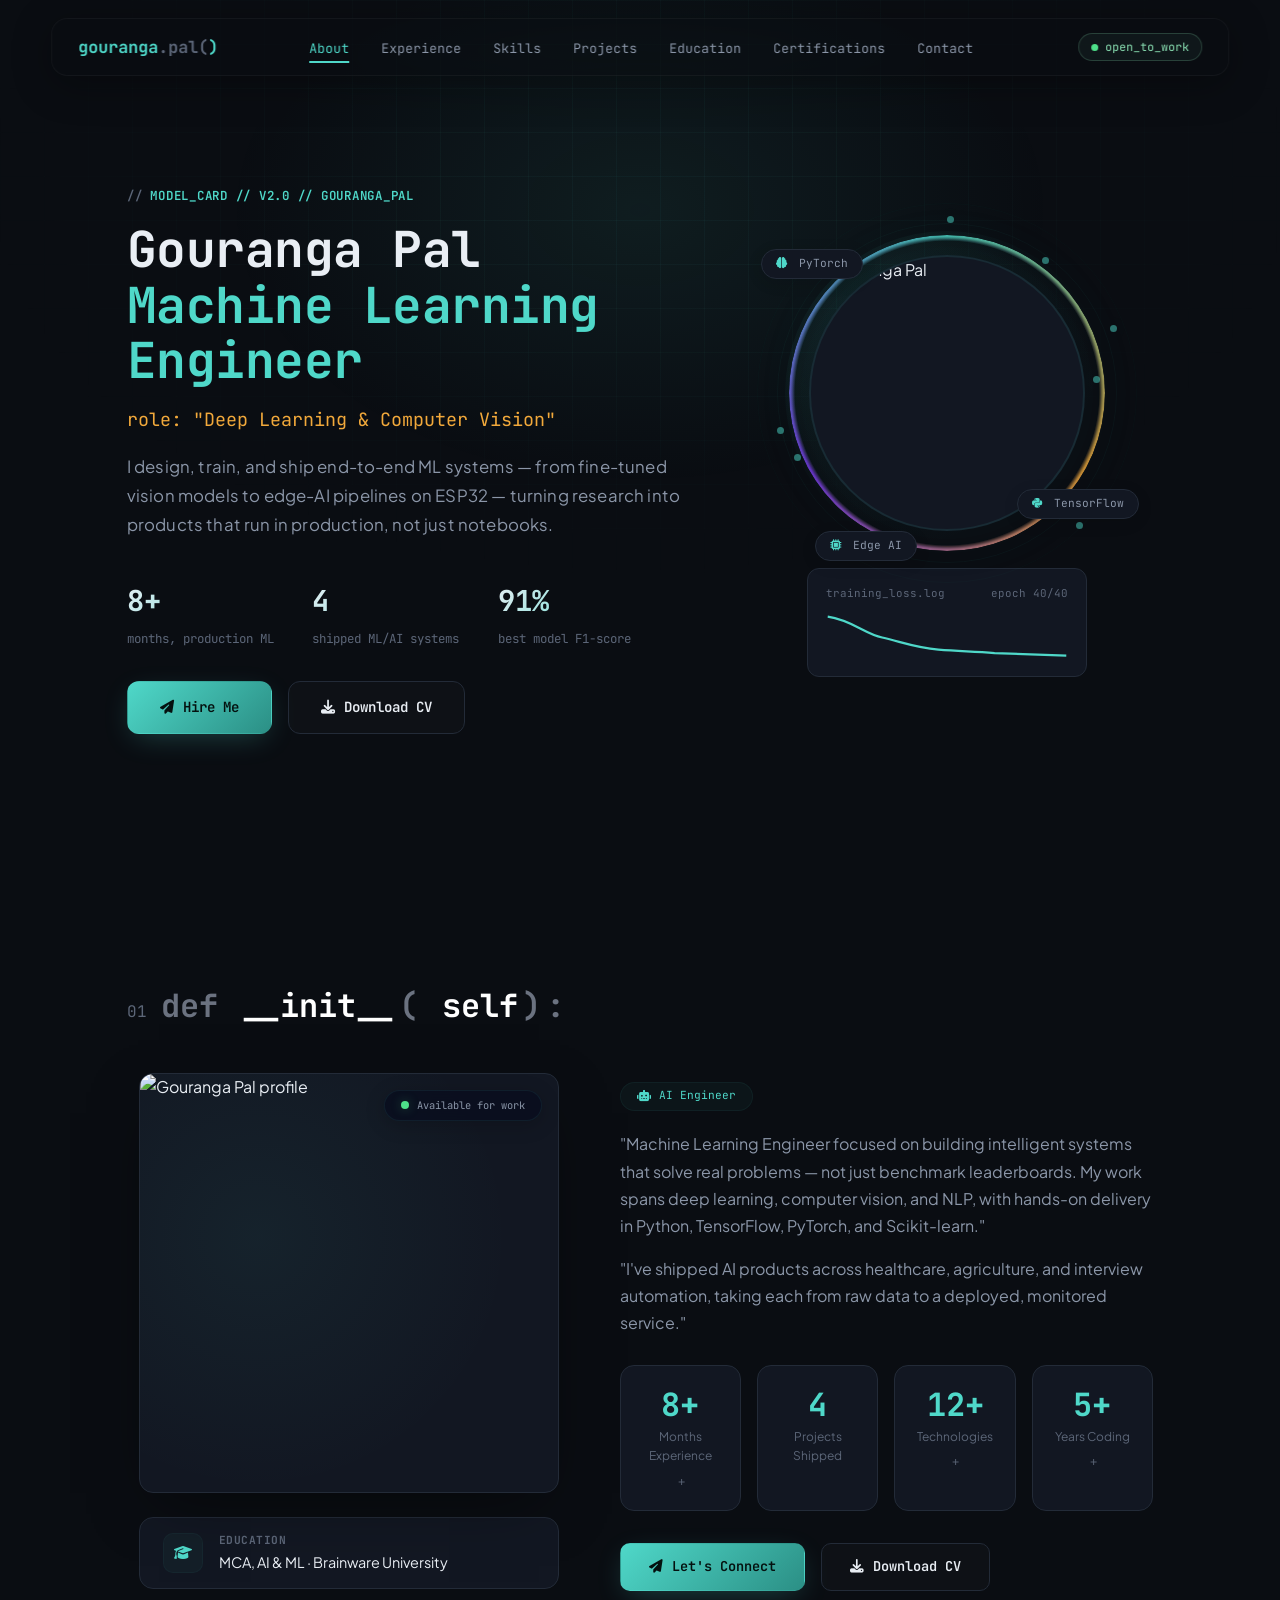
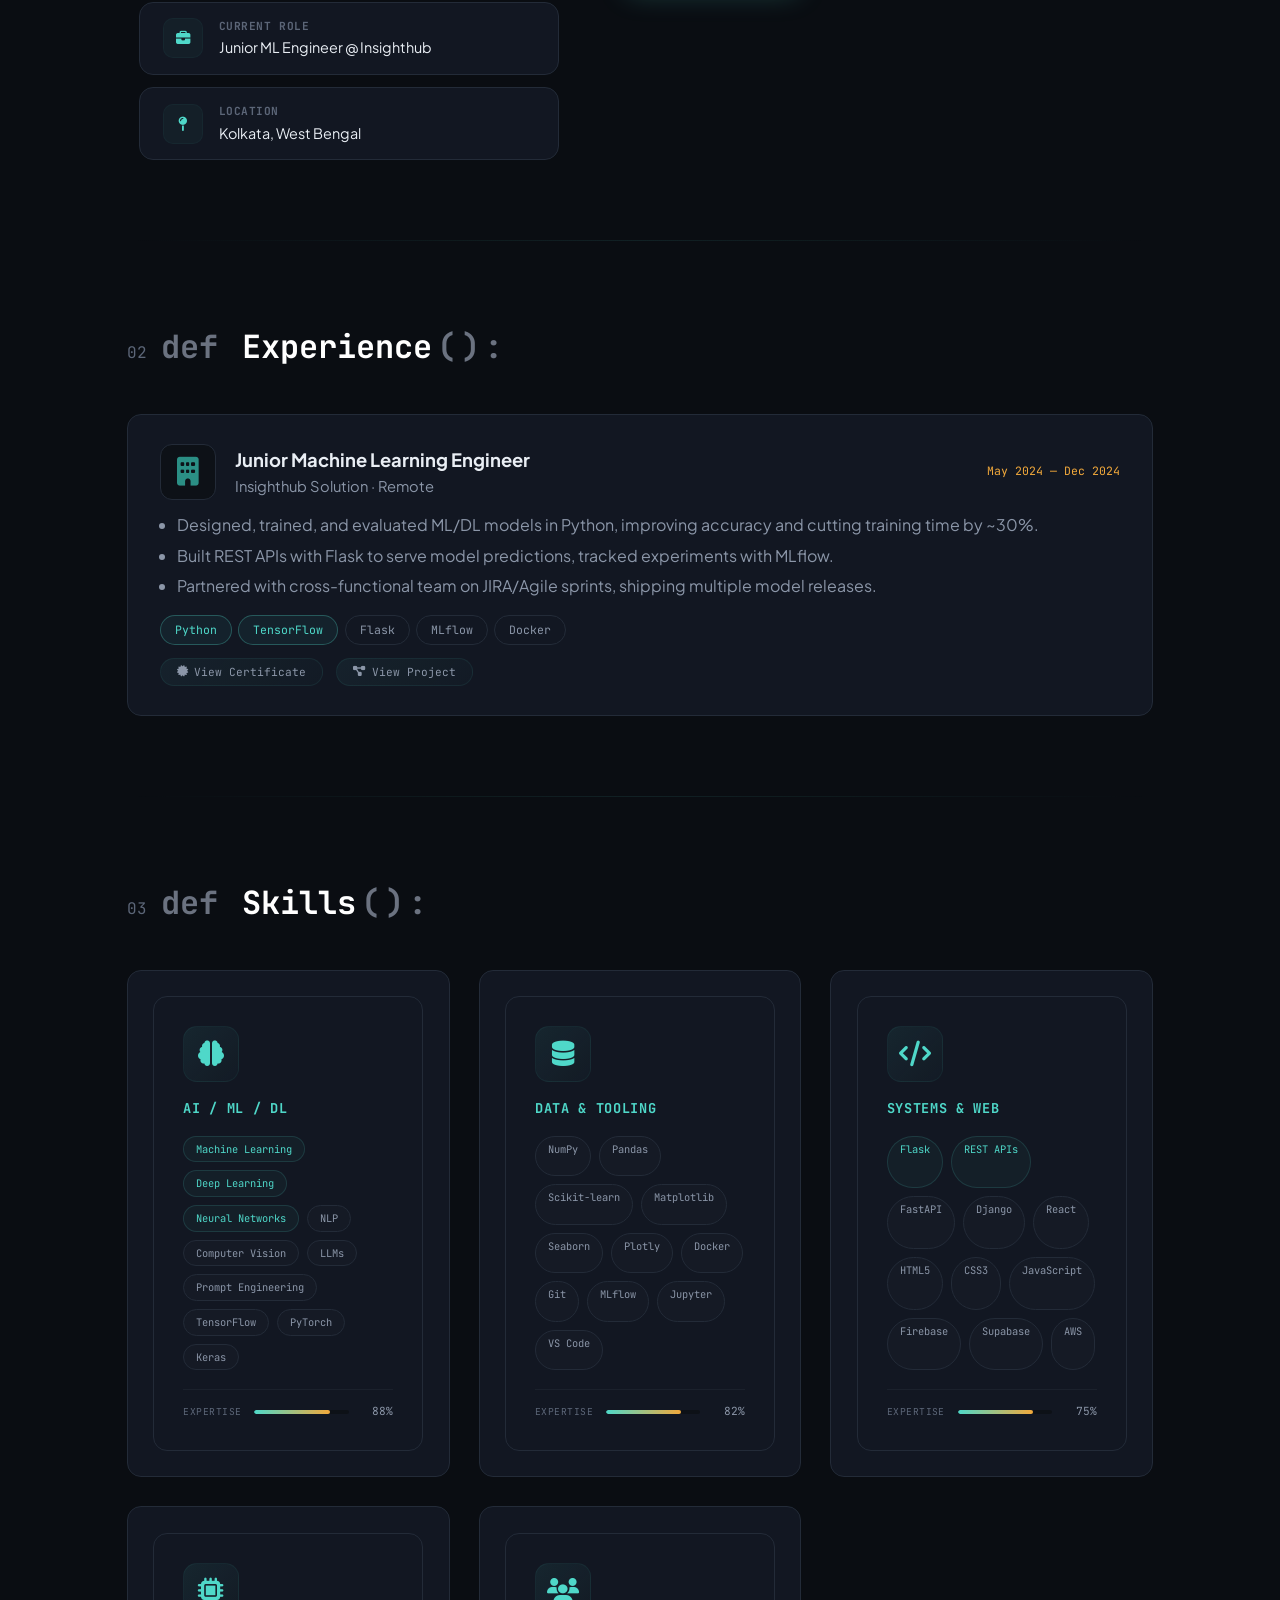
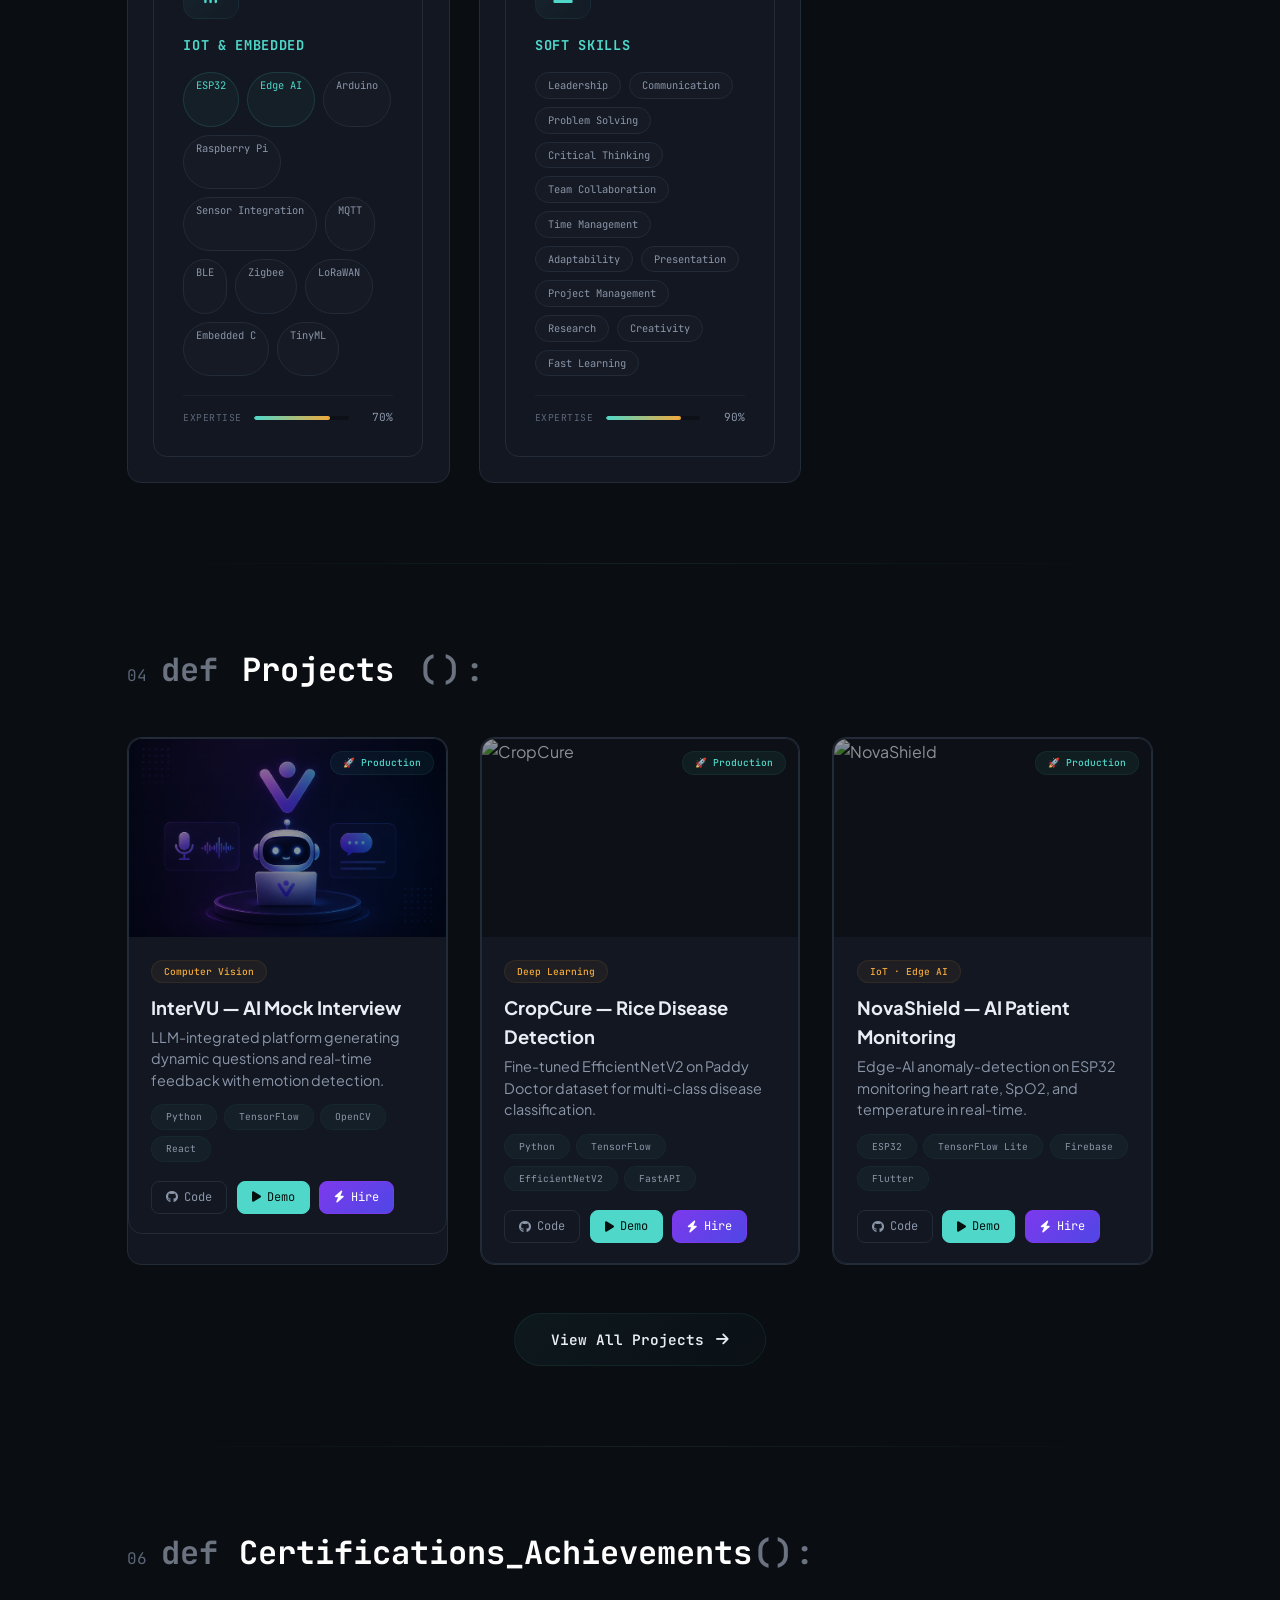
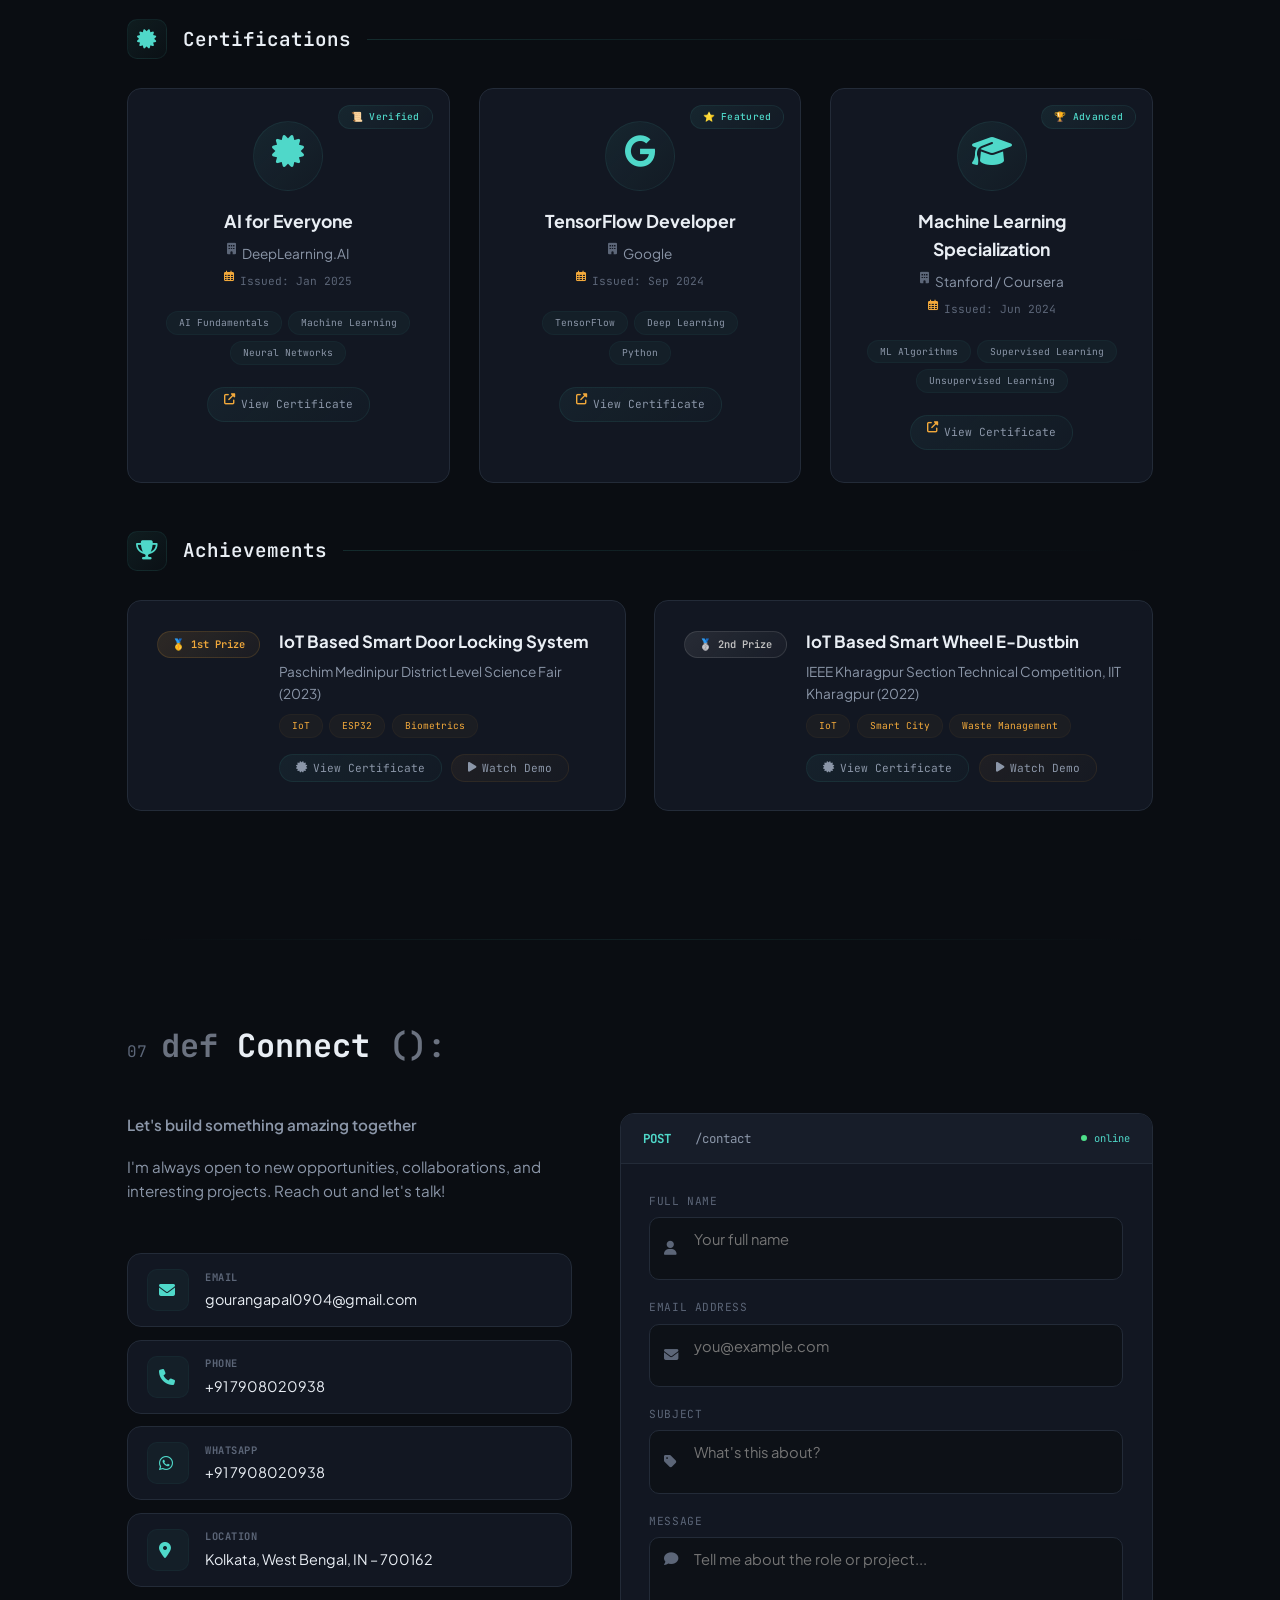
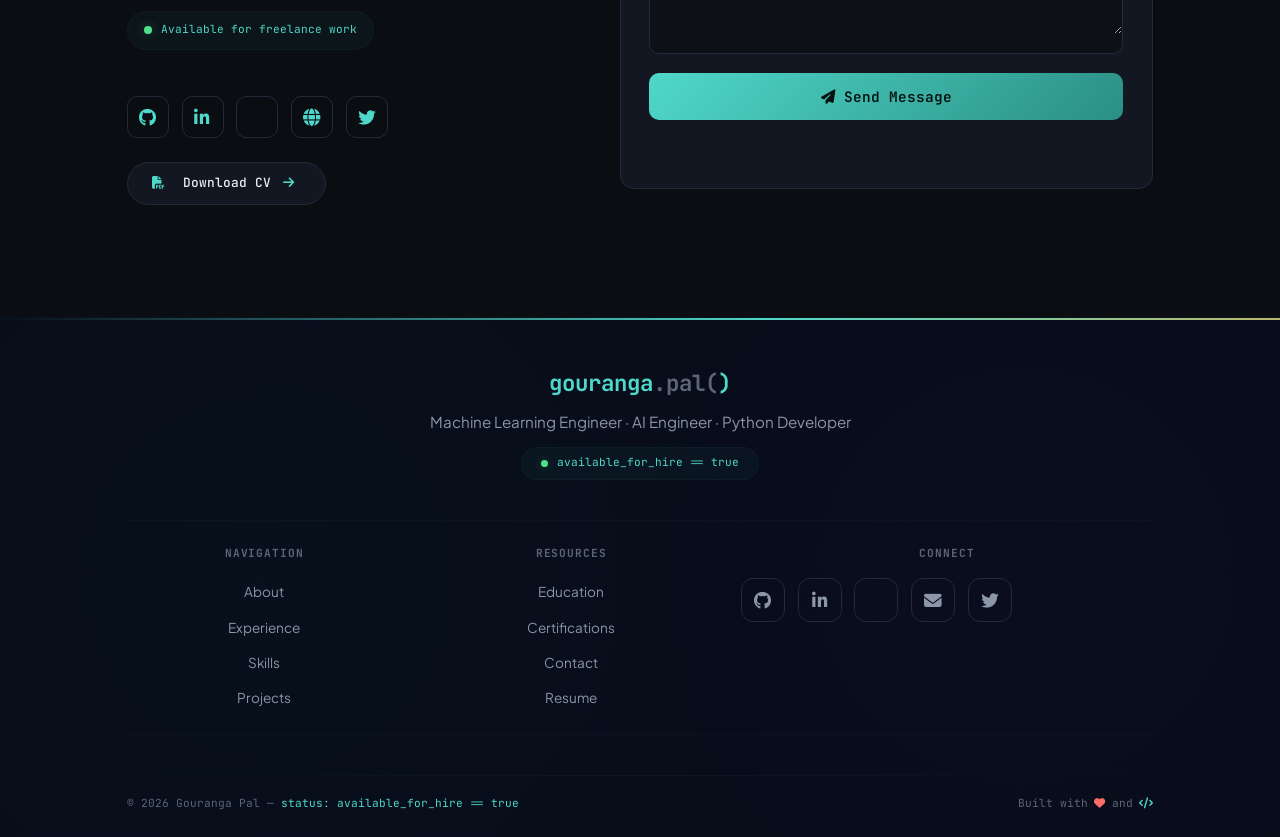
==== commit f36b975b: "Update image source paths to relative URLs" ====
--- a/frontend/index.html
+++ b/frontend/index.html
@@ -1298,7 +1298,7 @@
           <div class="particle"></div>
         </div>
         <div class="avatar-img-wrap">
-          <img src="/assets/profile.png" alt="Gouranga Pal">
+          <img src="./assets/profile.png" alt="Gouranga Pal">
         </div>
         <div class="floating-tag t1"><i class="fas fa-brain"></i> PyTorch</div>
         <div class="floating-tag t2"><i class="fab fa-python"></i> TensorFlow</div>
@@ -1695,7 +1695,7 @@
       <div class="about-left">
         <div class="about-image-wrapper">
           <div class="profile-glow"></div>
-          <img src="/assets/about.png" alt="Gouranga Pal profile">
+          <img src="./assets/about.png" alt="Gouranga Pal profile">
           
           <!-- Status Badge - Now at TOP-RIGHT -->
           <div class="profile-status">
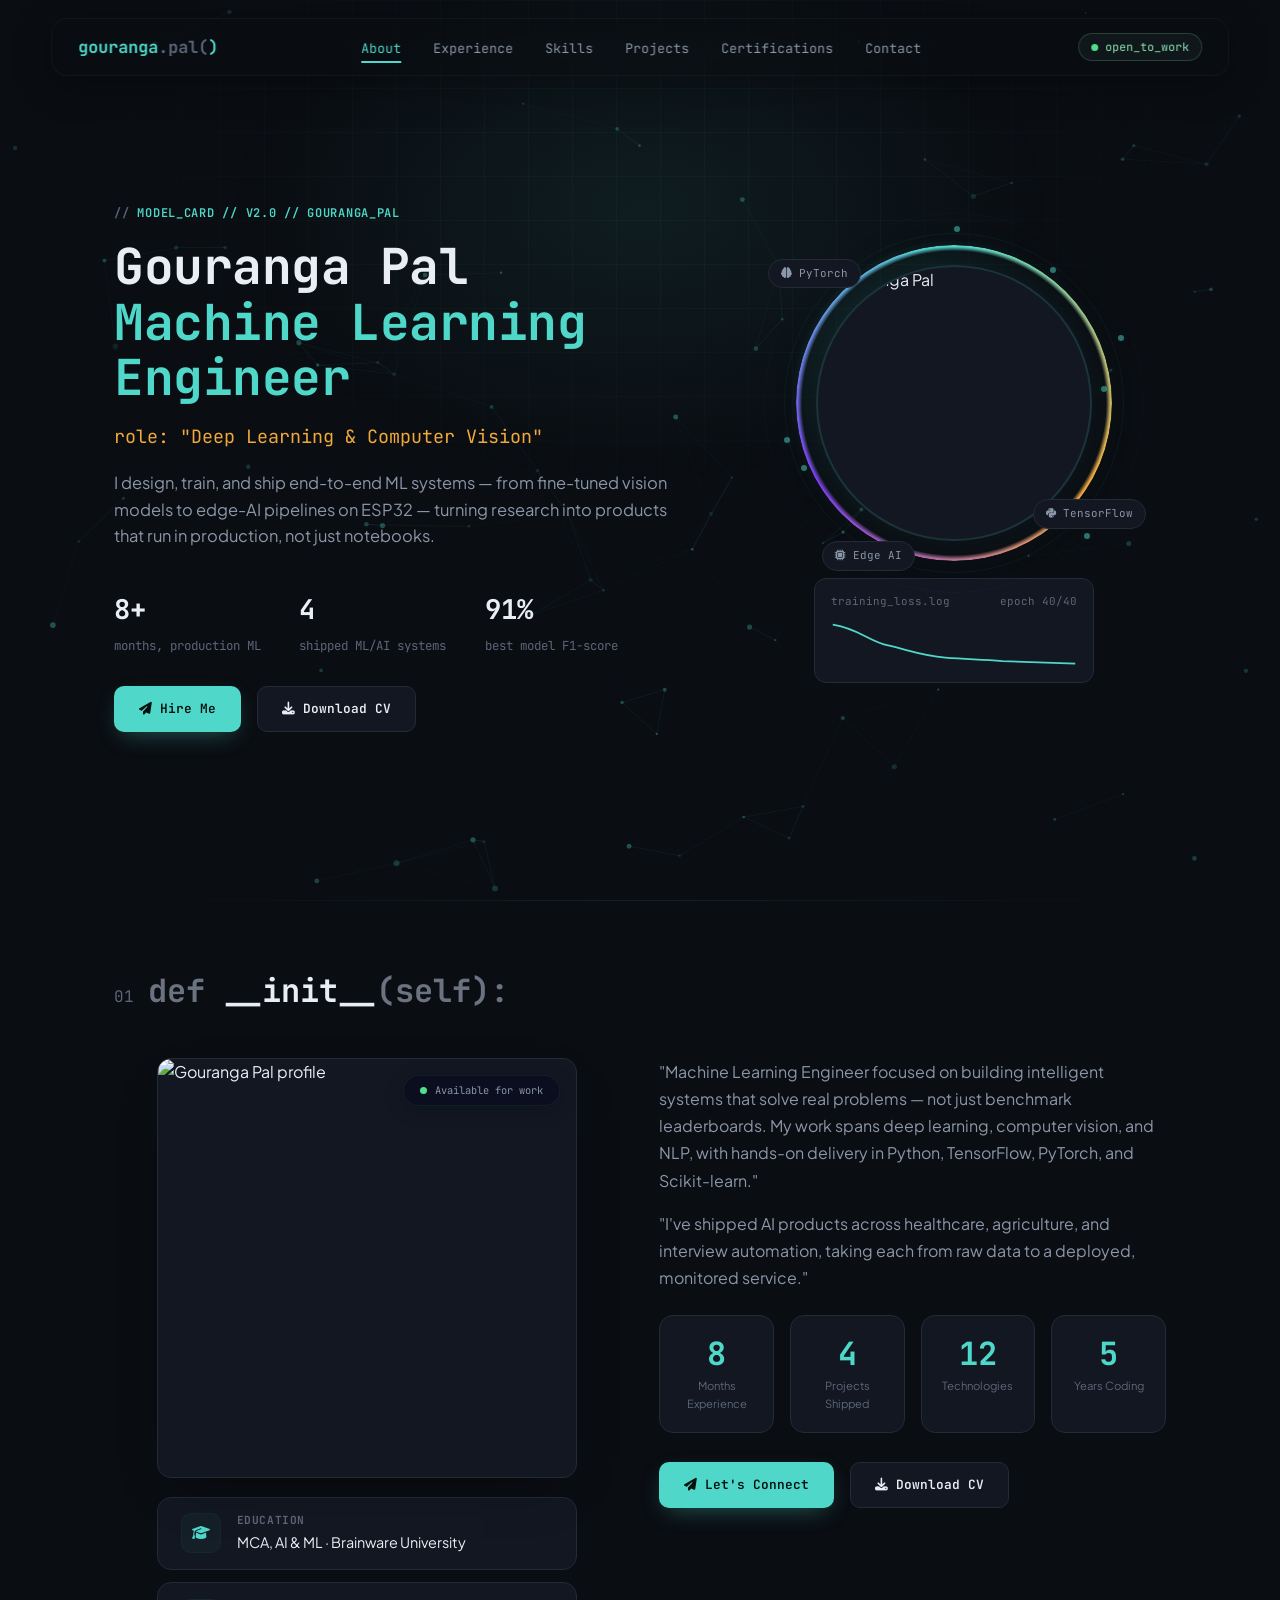
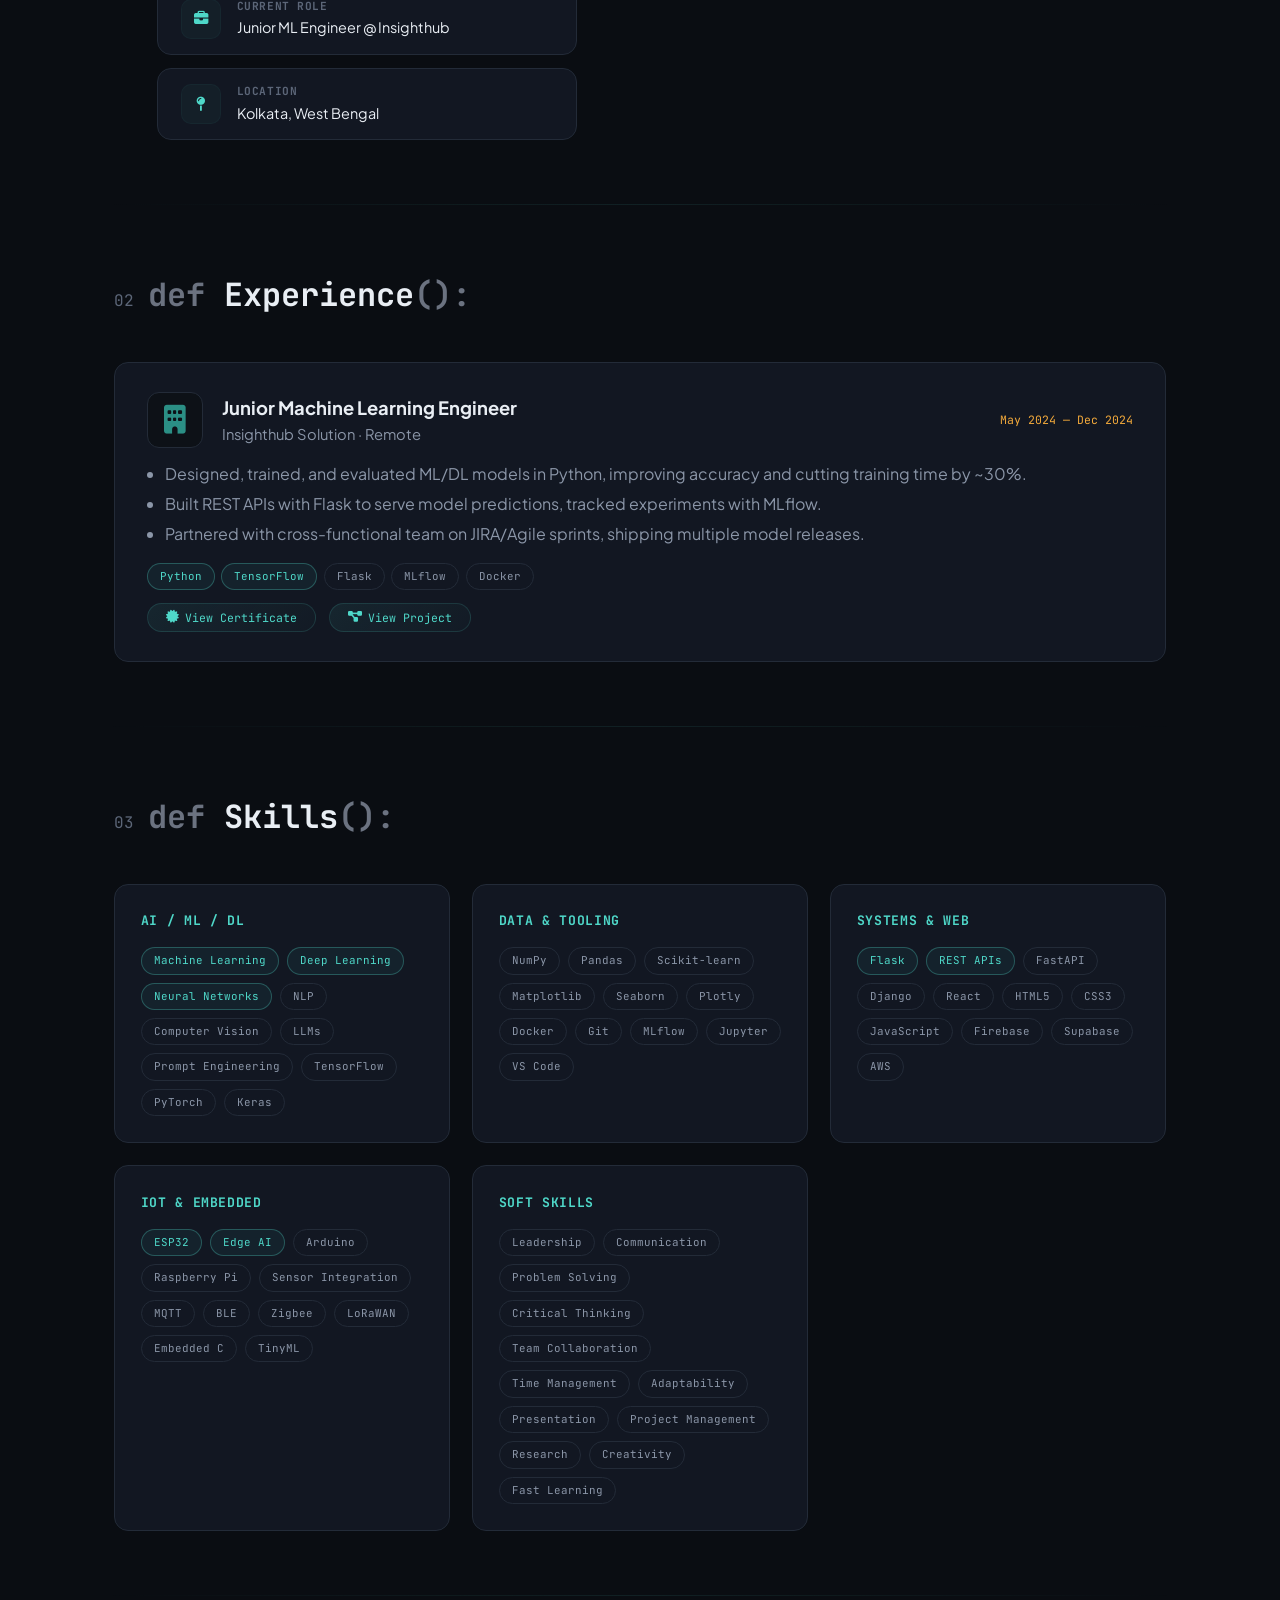
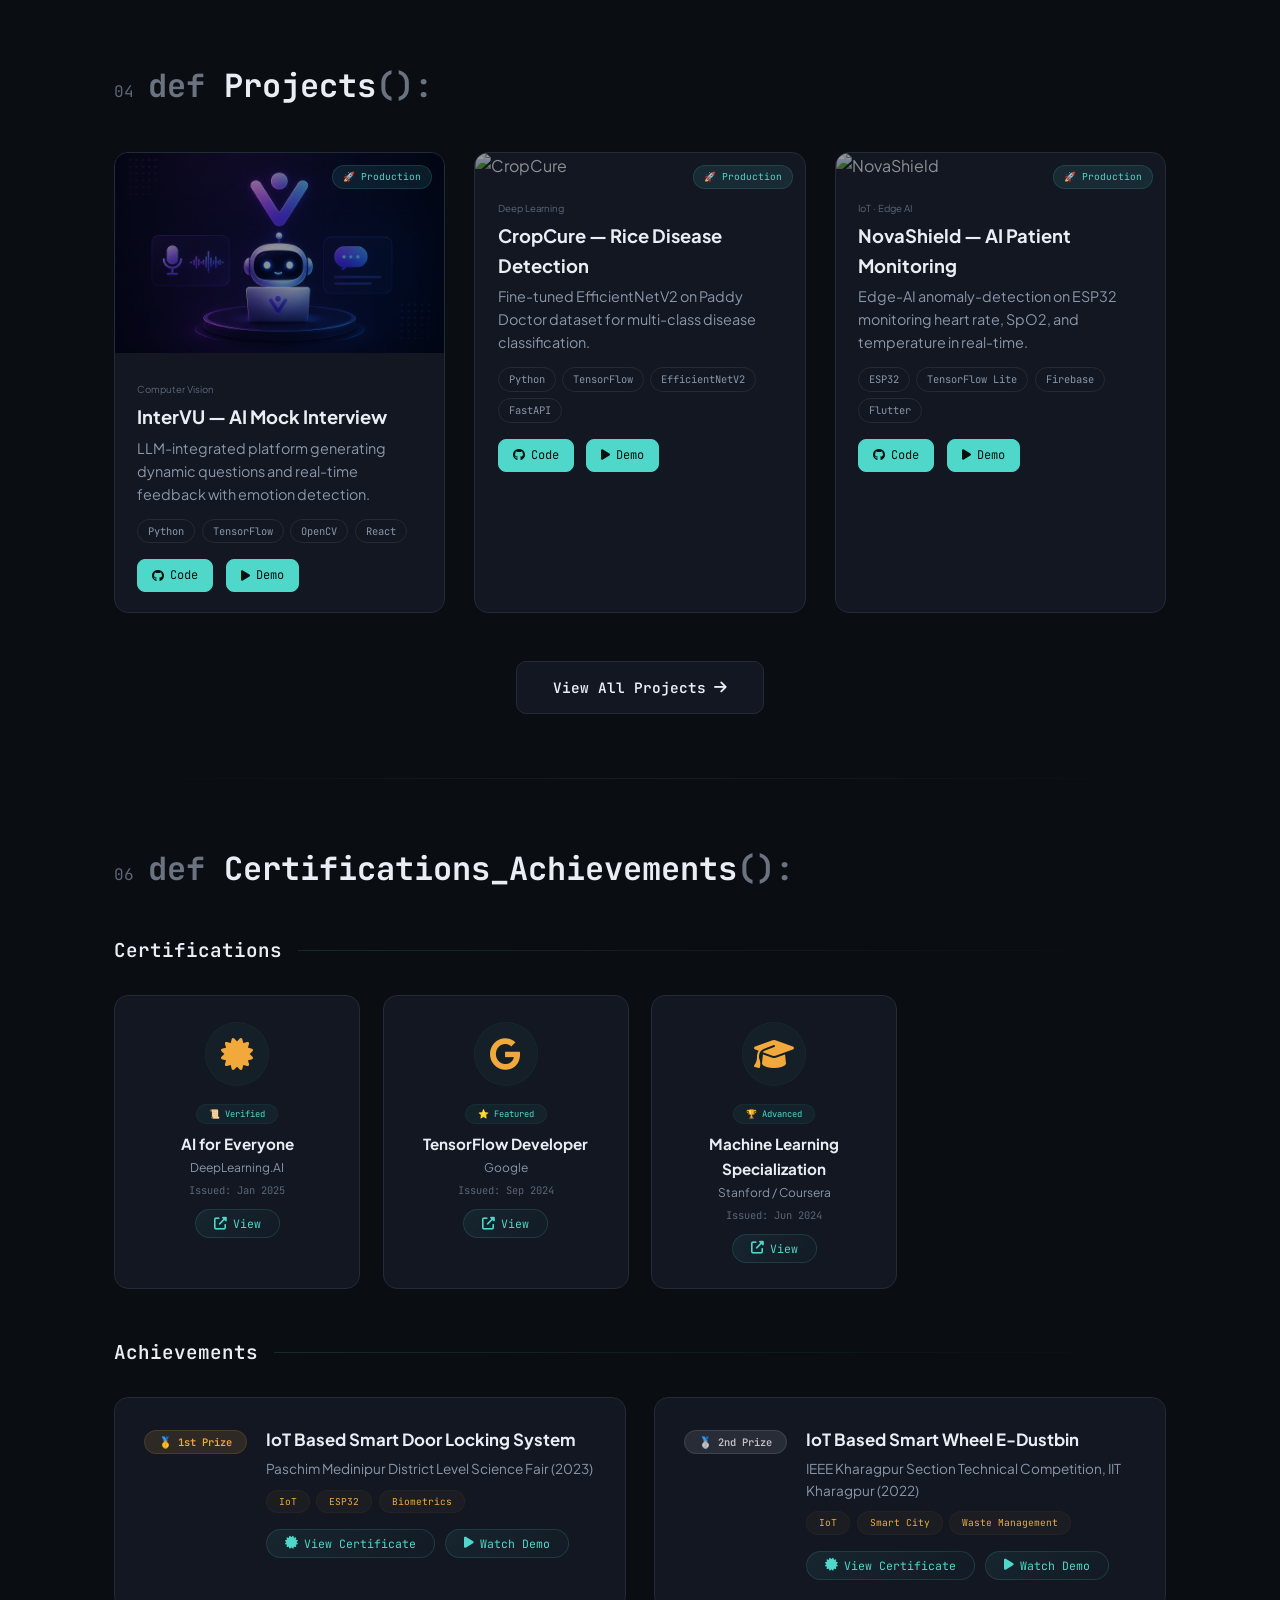
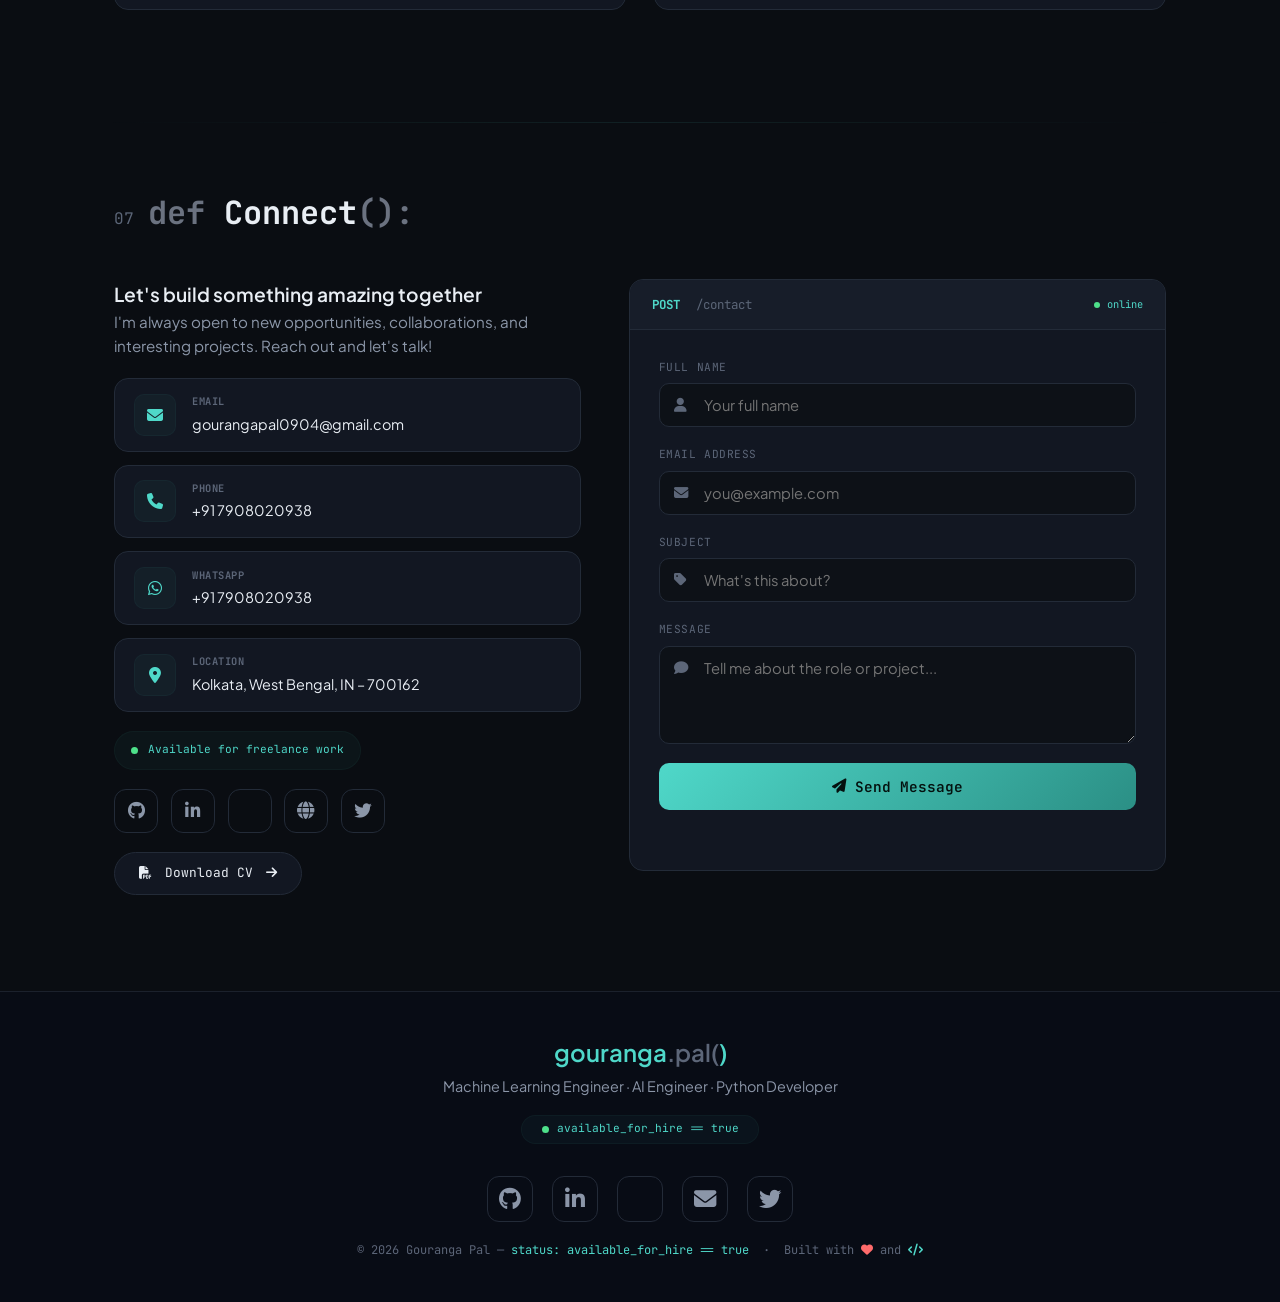
==== commit 8c12ccd8: "Update index.html" ====
--- a/frontend/index.html
+++ b/frontend/index.html
@@ -2,11 +2,12 @@
 <html lang="en">
 <head>
   <meta charset="UTF-8" />
-  <meta name="viewport" content="width=device-width, initial-scale=1.0" />
+  <meta name="viewport" content="width=device-width, initial-scale=1.0, maximum-scale=1.0, user-scalable=yes" />
   <title>Gouranga Pal · AI Engineer</title>
   <link rel="preconnect" href="https://fonts.googleapis.com" />
   <link href="https://fonts.googleapis.com/css2?family=JetBrains+Mono:wght@400;500;600;700;800&family=Plus+Jakarta+Sans:wght@400;500;600;700;800&display=swap" rel="stylesheet" />
   <link rel="stylesheet" href="https://cdnjs.cloudflare.com/ajax/libs/font-awesome/6.5.1/css/all.min.css" />
+  <link rel="stylesheet" href="https://cdn.jsdelivr.net/gh/devicons/devicon@latest/devicon.min.css">
   <style>
     /* ----- RESET & VARIABLES ----- */
     * { margin: 0; padding: 0; box-sizing: border-box; }
@@ -36,18 +37,54 @@
       overflow-x: hidden;
     }
     ::selection { background: var(--teal); color: #04110f; }
-    ::-webkit-scrollbar { width: 8px; }
+    ::-webkit-scrollbar { width: 6px; }
     ::-webkit-scrollbar-track { background: var(--bg); }
     ::-webkit-scrollbar-thumb { background: var(--border); border-radius: 10px; }
     ::-webkit-scrollbar-thumb:hover { background: var(--teal-dim); }
 
     a { color: inherit; text-decoration: none; }
-    .container { max-width: 1180px; margin: 0 auto; padding: 0 6%; }
-    section { position: relative; z-index: 2; padding: 5rem 0; }
-
-    /* ============================================================
-       PRELOADER
-    ============================================================ */
+    .container { max-width: 1180px; margin: 0 auto; padding: 0 5%; }
+    section { position: relative; z-index: 2; padding: 4rem 0; }
+
+    /* ----- UTILITY ----- */
+    .section-divider {
+      position: relative; z-index: 1;
+      height: 1px;
+      background: linear-gradient(90deg, transparent, var(--teal), transparent);
+      opacity: 0.1;
+      margin: 0 8%;
+    }
+    .eyebrow {
+      font-family: var(--mono); font-size: 0.75rem; letter-spacing: 0.06em;
+      color: var(--teal); text-transform: uppercase; font-weight: 600;
+      display: flex; align-items: center; gap: 0.5rem; margin-bottom: 1rem;
+    }
+    .eyebrow::before { content: '//'; color: var(--muted-2); }
+    .tag {
+      font-family: var(--mono); font-size: 0.68rem; padding: 4px 12px;
+      border: 1px solid var(--border); border-radius: 20px; color: var(--muted);
+      background: var(--surface); white-space: nowrap;
+    }
+    .tag.on { color: var(--teal); border-color: rgba(79,216,201,0.3); background: rgba(79,216,201,0.06); }
+    .btn {
+      font-family: var(--mono); font-size: 0.8rem; font-weight: 600;
+      padding: 12px 24px; border-radius: 10px; display: inline-flex;
+      align-items: center; gap: 8px; cursor: pointer; transition: 0.25s;
+      border: 1px solid transparent; background: transparent;
+    }
+    .btn-primary { background: var(--teal); color: #04110f; box-shadow: 0 8px 24px -8px rgba(79,216,201,0.4); }
+    .btn-primary:hover { transform: translateY(-3px); box-shadow: 0 14px 32px -8px rgba(79,216,201,0.6); }
+    .btn-ghost { border-color: var(--border); color: var(--text); background: var(--surface); }
+    .btn-ghost:hover { border-color: var(--teal-dim); transform: translateY(-3px); color: var(--teal); }
+    .btn-group { display: flex; gap: 1rem; flex-wrap: wrap; margin-top: 1.8rem; }
+    .btn-gradient {
+      background: linear-gradient(135deg, #7c3aed, #4f46e5);
+      color: #fff; border: none;
+      box-shadow: 0 8px 24px -8px rgba(124,58,237,0.3);
+    }
+    .btn-gradient:hover { transform: translateY(-3px); box-shadow: 0 14px 32px -8px rgba(124,58,237,0.5); }
+
+    /* ----- PRELOADER ----- */
     #preloader {
       position: fixed; inset: 0; z-index: 9999;
       background: var(--bg);
@@ -55,9 +92,7 @@
       align-items: center; justify-content: center;
       transition: opacity 0.8s ease, visibility 0.8s ease;
     }
-    #preloader.hidden {
-      opacity: 0; visibility: hidden; pointer-events: none;
-    }
+    #preloader.hidden { opacity: 0; visibility: hidden; pointer-events: none; }
     .loader-ring {
       width: 80px; height: 80px; border-radius: 50%;
       border: 3px solid transparent;
@@ -81,10 +116,7 @@
       animation: pulseText 1.4s ease-in-out infinite;
     }
     .loader-text .fn { color: var(--teal); }
-    @keyframes pulseText {
-      0%,100% { opacity: 0.4; }
-      50% { opacity: 1; }
-    }
+    @keyframes pulseText { 0%,100% { opacity: 0.4; } 50% { opacity: 1; } }
     .loader-progress {
       width: 200px; height: 2px;
       background: var(--border); border-radius: 4px;
@@ -96,25 +128,37 @@
       border-radius: 4px;
       animation: fillProgress 1.8s ease forwards;
     }
-    @keyframes fillProgress {
-      0% { width: 0%; }
-      100% { width: 100%; }
-    }
-
-    /* ============================================================
-       SMOOTH PAGE ENTRANCE - ONLY HERO + NAVBAR
-    ============================================================ */
-    .main-content {
-      opacity: 0;
-      animation: pageEntrance 1s cubic-bezier(0.16, 1, 0.2, 1) forwards;
-      animation-delay: 0.3s;
-    }
-    @keyframes pageEntrance {
-      0% { opacity: 0; }
-      100% { opacity: 1; }
-    }
-
-    /* Navbar appears with fade + slide */
+    @keyframes fillProgress { to { width: 100%; } }
+
+    /* ----- MAIN ENTRANCE ----- */
+    .main-content { opacity: 0; animation: pageEntrance 1s cubic-bezier(0.16,1,0.2,1) forwards; animation-delay: 0.3s; }
+    @keyframes pageEntrance { from { opacity: 0; } to { opacity: 1; } }
+
+    /* ----- BG EFFECTS ----- */
+    .bg-grid {
+      position: fixed; inset: 0; z-index: 0; pointer-events: none;
+      background-image:
+        linear-gradient(rgba(79,216,201,0.04) 1px, transparent 1px),
+        linear-gradient(90deg, rgba(79,216,201,0.04) 1px, transparent 1px);
+      background-size: 44px 44px;
+      mask-image: radial-gradient(ellipse 70% 60% at 50% 20%, black 20%, transparent 75%);
+    }
+    .bg-glow {
+      position: fixed; top: -10%; left: 50%; transform: translateX(-50%);
+      width: 900px; height: 600px; z-index: 0; pointer-events: none;
+      background: radial-gradient(ellipse at center, rgba(79,216,201,0.08), transparent 65%);
+      animation: glowShift 14s ease-in-out infinite alternate;
+    }
+    @keyframes glowShift {
+      0% { opacity: 0.5; transform: translateX(-55%) translateY(0); }
+      100% { opacity: 1; transform: translateX(-45%) translateY(30px); }
+    }
+    #particles-canvas {
+      position: fixed; top: 0; left: 0; width: 100%; height: 100%;
+      z-index: 0; pointer-events: none; opacity: 0.5;
+    }
+
+    /* ----- NAVBAR ----- */
     .navbar {
       position: fixed; top: 18px; left: 50%; transform: translateX(-50%) scale(1);
       width: min(1180px, 92%); z-index: 1000;
@@ -134,8 +178,40 @@
       0% { opacity: 0; transform: translateX(-50%) translateY(-20px) scale(0.95); }
       100% { opacity: 1; transform: translateX(-50%) translateY(0) scale(1); }
     }
-
-    /* Hero section appears with fade + slide up */
+    .navbar.hidden { transform: translateX(-50%) translateY(-120px) scale(0.92); opacity: 0; }
+    .navbar.scrolled { scale: 0.96; }
+
+    .logo { font-family: var(--mono); font-weight: 700; font-size: 1.05rem; }
+    .logo .fn { color: var(--teal); }
+    .logo .dim { color: var(--muted-2); }
+    .status-pill {
+      display: flex; align-items: center; gap: 7px; font-family: var(--mono); font-size: 0.72rem;
+      color: #8ee6b8; padding: 4px 12px; border: 1px solid rgba(142,230,184,0.2);
+      border-radius: 20px; background: rgba(142,230,184,0.05); margin-left: 14px;
+    }
+    .status-dot { width: 7px; height: 7px; border-radius: 50%; background: #4ee08a; box-shadow: 0 0 0 0 rgba(78,224,138,0.6); animation: pulse 2s infinite; }
+    @keyframes pulse {
+      0% { box-shadow: 0 0 0 0 rgba(78,224,138,0.5); }
+      70% { box-shadow: 0 0 0 8px rgba(78,224,138,0); }
+      100% { box-shadow: 0 0 0 0 rgba(78,224,138,0); }
+    }
+    .nav-links { display: flex; align-items: center; gap: 2rem; list-style: none; }
+    .nav-links a {
+      font-family: var(--mono); font-size: 0.82rem; color: var(--muted);
+      transition: color 0.2s; position: relative;
+    }
+    .nav-links a:hover { color: var(--text); }
+    .nav-links a::after {
+      content: ''; position: absolute; bottom: -6px; left: 0;
+      height: 2px; width: 0; background: var(--teal); transition: width 0.3s cubic-bezier(0.16,1,0.2,1);
+    }
+    .nav-links a:hover::after { width: 100%; }
+    .nav-links a.active { color: var(--teal); }
+    .nav-links a.active::after { width: 100%; }
+    .menu-btn { display: none; font-size: 1.4rem; cursor: pointer; color: var(--text); }
+    .close-menu { display: none; }
+
+    /* ----- HERO ----- */
     .hero {
       min-height: 100vh; display: flex; align-items: center; padding-top: 100px;
       opacity: 0;
@@ -147,8 +223,124 @@
       0% { opacity: 0; transform: translateY(40px) scale(0.98); }
       100% { opacity: 1; transform: translateY(0) scale(1); }
     }
-
-    /* All other sections start hidden and reveal on scroll */
+    .hero-grid { display: grid; grid-template-columns: 1.15fr 0.85fr; gap: 3.5rem; align-items: center; }
+    .hero h1 { font-family: var(--mono); font-size: 3.1rem; font-weight: 700; line-height: 1.12; letter-spacing: -0.01em; }
+    .hero h1 .accent { color: var(--teal); }
+    .role-line { font-family: var(--mono); font-size: 1.15rem; color: var(--amber); margin-top: 1rem; min-height: 1.6em; }
+    .role-line .cursor { display: inline-block; width: 9px; background: var(--amber); margin-left: 2px; animation: blink 1s step-end infinite; }
+    @keyframes blink { 50% { opacity: 0; } }
+    .hero p.tagline { color: var(--muted); font-size: 1.03rem; margin-top: 1.2rem; max-width: 52ch; }
+    .metrics-row { display: flex; gap: 2.4rem; margin-top: 2.4rem; flex-wrap: wrap; }
+    .metric b { font-family: var(--mono); font-size: 1.7rem; color: var(--text); display: block; }
+    .metric span { font-size: 0.78rem; color: var(--muted-2); font-family: var(--mono); }
+
+    /* ----- HERO VISUAL ----- */
+    .hero-visual { position: relative; display: flex; flex-direction: column; align-items: center; gap: 1.6rem; }
+    .avatar-frame {
+      position: relative; width: 300px; height: 300px;
+      animation: floatFrame 6s ease-in-out infinite;
+    }
+    @keyframes floatFrame {
+      0%,100% { transform: translateY(0); }
+      50% { transform: translateY(-10px); }
+    }
+    .ring-dual {
+      position: absolute; inset: -8px; border-radius: 50%;
+      background: conic-gradient(from 0deg, var(--teal), var(--amber), #7c3aed, var(--teal));
+      animation: spinRing 8s linear infinite;
+      mask: radial-gradient(transparent 68%, black 70%);
+      -webkit-mask: radial-gradient(transparent 68%, black 70%);
+    }
+    .ring-dual::after {
+      content: ''; position: absolute; inset: 4px; border-radius: 50%;
+      background: conic-gradient(from 180deg, var(--amber), var(--teal), #7c3aed, var(--amber));
+      animation: spinRing 10s linear infinite reverse;
+      mask: radial-gradient(transparent 70%, black 72%);
+      -webkit-mask: radial-gradient(transparent 70%, black 72%);
+    }
+    @keyframes spinRing { to { transform: rotate(360deg); } }
+    .avatar-img-wrap {
+      position: absolute; inset: 12px; border-radius: 50%; overflow: hidden;
+      border: 2px solid rgba(79,216,201,0.15);
+      background: var(--surface);
+      box-shadow: 0 0 60px rgba(79,216,201,0.06);
+    }
+    .avatar-img-wrap img { width: 100%; height: 100%; object-fit: cover; display: block; }
+    .particle-ring {
+      position: absolute; inset: -20px; border-radius: 50%;
+      pointer-events: none;
+    }
+    .particle {
+      position: absolute; width: 6px; height: 6px; border-radius: 50%;
+      background: var(--teal); opacity: 0.5;
+      animation: orbitParticle 12s linear infinite;
+      box-shadow: 0 0 12px rgba(79,216,201,0.3);
+    }
+    .particle:nth-child(1) { top: -2%; left: 50%; animation-duration: 14s; }
+    .particle:nth-child(2) { bottom: 2%; left: 20%; animation-duration: 18s; animation-delay: -3s; }
+    .particle:nth-child(3) { right: 0%; top: 30%; animation-duration: 16s; animation-delay: -6s; }
+    .particle:nth-child(4) { left: 0%; top: 60%; animation-duration: 20s; animation-delay: -9s; }
+    .particle:nth-child(5) { bottom: 10%; right: 10%; animation-duration: 22s; animation-delay: -12s; }
+    .particle:nth-child(6) { top: 10%; right: 20%; animation-duration: 15s; animation-delay: -2s; }
+    .particle:nth-child(7) { bottom: 30%; left: 5%; animation-duration: 19s; animation-delay: -7s; }
+    .particle:nth-child(8) { top: 45%; right: 5%; animation-duration: 17s; animation-delay: -10s; }
+    @keyframes orbitParticle {
+      0% { transform: rotate(0deg) translateX(110px) scale(1); opacity: 0.6; }
+      50% { opacity: 1; transform: rotate(180deg) translateX(110px) scale(1.3); }
+      100% { transform: rotate(360deg) translateX(110px) scale(0.8); opacity: 0.4; }
+    }
+    .glow-pulse {
+      position: absolute; inset: -12px; border-radius: 50%;
+      background: radial-gradient(circle at 30% 30%, rgba(79,216,201,0.05), transparent 70%);
+      animation: pulseGlow 3s ease-in-out infinite;
+      pointer-events: none;
+    }
+    @keyframes pulseGlow {
+      0%,100% { opacity: 0.3; transform: scale(1); }
+      50% { opacity: 0.8; transform: scale(1.04); }
+    }
+    .mouse-light {
+      position: absolute; inset: -30px; border-radius: 50%;
+      background: radial-gradient(circle at var(--mx, 50%) var(--my, 50%), rgba(79,216,201,0.08), transparent 60%);
+      pointer-events: none; transition: background 0.1s;
+    }
+    .holographic {
+      position: absolute; border-radius: 50%;
+      border: 1px solid rgba(79,216,201,0.06);
+      animation: holoFloat 8s ease-in-out infinite;
+      pointer-events: none;
+    }
+    .holographic.h1 { width: 340px; height: 340px; inset: -20px; animation-delay: -2s; }
+    .holographic.h2 { width: 380px; height: 380px; inset: -40px; animation-delay: -4s; border-color: rgba(79,216,201,0.03); }
+    @keyframes holoFloat {
+      0%,100% { transform: rotate(0deg) scale(1); opacity: 0.3; }
+      50% { transform: rotate(180deg) scale(1.05); opacity: 0.6; }
+    }
+    .floating-tag {
+      position: absolute; font-family: var(--mono); font-size: 0.68rem;
+      padding: 5px 12px; border-radius: 20px; background: var(--surface);
+      border: 1px solid var(--border); color: var(--muted);
+      opacity: 0; animation: floatIn 0.6s ease forwards;
+    }
+    .floating-tag.t1 { top: 2%; left: -12%; animation-delay: 1.1s; }
+    .floating-tag.t2 { bottom: 8%; right: -14%; animation-delay: 1.25s; }
+    .floating-tag.t3 { bottom: -6%; left: 6%; animation-delay: 1.4s; }
+    @keyframes floatIn { from { opacity: 0; transform: translateY(10px); } to { opacity: 1; transform: translateY(0); } }
+    .loss-card {
+      width: 100%; max-width: 280px; border: 1px solid var(--border);
+      border-radius: 12px; background: var(--surface); padding: 14px 16px;
+    }
+    .loss-card .lc-head { display: flex; justify-content: space-between; font-family: var(--mono); font-size: 0.68rem; color: var(--muted-2); margin-bottom: 6px; }
+    .loss-card svg { width: 100%; height: 52px; display: block; }
+    .loss-path { stroke: var(--teal); stroke-width: 2; fill: none; stroke-dasharray: 300; stroke-dashoffset: 300; animation: drawLoss 2.2s 1.6s ease forwards; }
+    @keyframes drawLoss { to { stroke-dashoffset: 0; } }
+
+    /* ----- SECTION HEAD ----- */
+    .section-head { display: flex; align-items: baseline; gap: 0.9rem; margin-bottom: 2.6rem; flex-wrap: wrap; }
+    .section-head h2 { font-family: var(--mono); font-size: 2rem; font-weight: 700; }
+    .section-head .idx { font-family: var(--mono); color: var(--muted-2); font-size: 1rem; }
+
+    /* ----- SCROLL REVEAL ----- */
     .section-about, .section-experience, .section-skills, 
     .section-projects, .section-education, .section-cert, .section-contact {
       opacity: 0;
@@ -162,8 +354,6 @@
       opacity: 1;
       transform: translateY(0);
     }
-
-    /* Footer also scroll-reveal */
     .footer {
       opacity: 0;
       transform: translateY(30px);
@@ -175,63 +365,7 @@
       transform: translateY(0);
     }
 
-    .navbar.hidden { transform: translateX(-50%) translateY(-120px) scale(0.92); opacity: 0; }
-    .navbar.scrolled { scale: 0.96; }
-
-    /* ----- BG ----- */
-    .bg-grid {
-      position: fixed; inset: 0; z-index: 0; pointer-events: none;
-      background-image:
-        linear-gradient(rgba(79,216,201,0.04) 1px, transparent 1px),
-        linear-gradient(90deg, rgba(79,216,201,0.04) 1px, transparent 1px);
-      background-size: 44px 44px;
-      mask-image: radial-gradient(ellipse 70% 60% at 50% 20%, black 20%, transparent 75%);
-    }
-    .bg-glow {
-      position: fixed; top: -10%; left: 50%; transform: translateX(-50%);
-      width: 900px; height: 600px; z-index: 0; pointer-events: none;
-      background: radial-gradient(ellipse at center, rgba(79,216,201,0.08), transparent 65%);
-      animation: glowShift 14s ease-in-out infinite alternate;
-    }
-    @keyframes glowShift {
-      0% { opacity: 0.5; transform: translateX(-55%) translateY(0); }
-      100% { opacity: 1; transform: translateX(-45%) translateY(30px); }
-    }
-
-    /* ----- EYEBROW ----- */
-    .eyebrow {
-      font-family: var(--mono); font-size: 0.78rem; letter-spacing: 0.06em;
-      color: var(--teal); text-transform: uppercase; font-weight: 600;
-      display: flex; align-items: center; gap: 0.5rem; margin-bottom: 1rem;
-    }
-    .eyebrow::before { content: '//'; color: var(--muted-2); }
-    .tag {
-      font-family: var(--mono); font-size: 0.72rem; padding: 5px 14px;
-      border: 1px solid var(--border); border-radius: 20px; color: var(--muted);
-      background: var(--surface); white-space: nowrap;
-    }
-    .tag.on { color: var(--teal); border-color: rgba(79,216,201,0.3); background: rgba(79,216,201,0.06); }
-
-    /* ----- BUTTONS ----- */
-    .btn {
-      font-family: var(--mono); font-size: 0.85rem; font-weight: 600;
-      padding: 13px 28px; border-radius: 10px; display: inline-flex;
-      align-items: center; gap: 9px; cursor: pointer; transition: 0.25s;
-      border: 1px solid transparent; background: transparent;
-    }
-    .btn-primary { background: var(--teal); color: #04110f; box-shadow: 0 8px 24px -8px rgba(79,216,201,0.4); }
-    .btn-primary:hover { transform: translateY(-3px); box-shadow: 0 14px 32px -8px rgba(79,216,201,0.6); }
-    .btn-ghost { border-color: var(--border); color: var(--text); background: var(--surface); }
-    .btn-ghost:hover { border-color: var(--teal-dim); transform: translateY(-3px); color: var(--teal); }
-    .btn-group { display: flex; gap: 1rem; flex-wrap: wrap; margin-top: 2rem; }
-    .btn-gradient {
-      background: linear-gradient(135deg, #7c3aed, #4f46e5);
-      color: #fff; border: none;
-      box-shadow: 0 8px 24px -8px rgba(124,58,237,0.3);
-    }
-    .btn-gradient:hover { transform: translateY(-3px); box-shadow: 0 14px 32px -8px rgba(124,58,237,0.5); }
-
-    /* ----- STYLISH CERTIFICATE BUTTON ----- */
+    /* ----- CERTIFICATE BUTTON ----- */
     .cert-btn {
       font-family: var(--mono);
       font-size: 0.72rem;
@@ -267,438 +401,107 @@
     .cert-btn i, .cert-btn span { position: relative; z-index: 1; }
     .cert-btn i { font-size: 0.8rem; }
 
-    /* ----- NAVBAR LINKS ----- */
-    .logo { font-family: var(--mono); font-weight: 700; font-size: 1.05rem; }
-    .logo .fn { color: var(--teal); }
-    .logo .dim { color: var(--muted-2); }
-    .status-pill {
-      display: flex; align-items: center; gap: 7px; font-family: var(--mono); font-size: 0.72rem;
-      color: #8ee6b8; padding: 4px 12px; border: 1px solid rgba(142,230,184,0.2);
-      border-radius: 20px; background: rgba(142,230,184,0.05); margin-left: 14px;
-    }
-    .status-dot { width: 7px; height: 7px; border-radius: 50%; background: #4ee08a; box-shadow: 0 0 0 0 rgba(78,224,138,0.6); animation: pulse 2s infinite; }
-    @keyframes pulse {
-      0% { box-shadow: 0 0 0 0 rgba(78,224,138,0.5); }
-      70% { box-shadow: 0 0 0 8px rgba(78,224,138,0); }
-      100% { box-shadow: 0 0 0 0 rgba(78,224,138,0); }
-    }
-    .nav-links { display: flex; align-items: center; gap: 2rem; list-style: none; }
-    .nav-links a {
-      font-family: var(--mono); font-size: 0.82rem; color: var(--muted);
-      transition: color 0.2s; position: relative;
-    }
-    .nav-links a:hover { color: var(--text); }
-    .nav-links a::after {
-      content: ''; position: absolute; bottom: -6px; left: 0;
-      height: 2px; width: 0; background: var(--teal); transition: width 0.3s cubic-bezier(0.16,1,0.2,1);
-    }
-    .nav-links a:hover::after { width: 100%; }
-    .nav-links a.active { color: var(--teal); }
-    .nav-links a.active::after { width: 100%; }
-    .menu-btn { display: none; font-size: 1.4rem; cursor: pointer; color: var(--text); }
-
-    @media (max-width: 880px) {
-      .nav-links {
-        position: fixed; top: 0; right: -100%; width: 270px; height: 100vh;
-        background: rgba(8,10,15,0.98); backdrop-filter: blur(20px);
-        flex-direction: column; justify-content: center; gap: 2.2rem;
-        transition: right 0.35s cubic-bezier(0.2,0.9,0.4,1.1);
-        border-left: 1px solid var(--border);
-      }
-      .nav-links.active { right: 0; }
-      .nav-links a { font-size: 1.1rem; }
-      .menu-btn { display: block; }
-      .status-pill { display: none; }
-      .close-menu { position: absolute; top: 24px; right: 24px; font-size: 1.6rem; color: var(--teal); cursor: pointer; }
-    }
-
-    /* ----- HERO ----- */
-    .hero-grid { display: grid; grid-template-columns: 1.15fr 0.85fr; gap: 3.5rem; align-items: center; }
-    .hero h1 { font-family: var(--mono); font-size: 3.1rem; font-weight: 700; line-height: 1.12; letter-spacing: -0.01em; }
-    .hero h1 .accent { color: var(--teal); }
-    .role-line { font-family: var(--mono); font-size: 1.15rem; color: var(--amber); margin-top: 1rem; min-height: 1.6em; }
-    .role-line .cursor { display: inline-block; width: 9px; background: var(--amber); margin-left: 2px; animation: blink 1s step-end infinite; }
-    @keyframes blink { 50% { opacity: 0; } }
-    .hero p.tagline { color: var(--muted); font-size: 1.03rem; margin-top: 1.2rem; max-width: 52ch; }
-    .metrics-row { display: flex; gap: 2.4rem; margin-top: 2.4rem; flex-wrap: wrap; }
-    .metric b { font-family: var(--mono); font-size: 1.7rem; color: var(--text); display: block; }
-    .metric span { font-size: 0.78rem; color: var(--muted-2); font-family: var(--mono); }
-
-    /* ----- PROFILE FRAME ----- */
-    .hero-visual { position: relative; display: flex; flex-direction: column; align-items: center; gap: 1.6rem; }
-    .avatar-frame {
-      position: relative; width: 300px; height: 300px;
-      animation: floatFrame 6s ease-in-out infinite;
-    }
-    @keyframes floatFrame {
-      0%,100% { transform: translateY(0); }
-      50% { transform: translateY(-10px); }
-    }
-    .ring-dual {
-      position: absolute; inset: -8px; border-radius: 50%;
-      background: conic-gradient(from 0deg, var(--teal), var(--amber), #7c3aed, var(--teal));
-      animation: spinRing 8s linear infinite;
-      mask: radial-gradient(transparent 68%, black 70%);
-      -webkit-mask: radial-gradient(transparent 68%, black 70%);
-    }
-    .ring-dual::after {
-      content: ''; position: absolute; inset: 4px; border-radius: 50%;
-      background: conic-gradient(from 180deg, var(--amber), var(--teal), #7c3aed, var(--amber));
-      animation: spinRing 10s linear infinite reverse;
-      mask: radial-gradient(transparent 70%, black 72%);
-      -webkit-mask: radial-gradient(transparent 70%, black 72%);
-    }
-    @keyframes spinRing { to { transform: rotate(360deg); } }
-    .avatar-img-wrap {
-      position: absolute; inset: 12px; border-radius: 50%; overflow: hidden;
-      border: 2px solid rgba(79,216,201,0.15);
-      background: var(--surface);
-      box-shadow: 0 0 60px rgba(79,216,201,0.06);
-    }
-    .avatar-img-wrap img { width: 100%; height: 100%; object-fit: cover; display: block; }
-    .particle-ring {
-      position: absolute; inset: -20px; border-radius: 50%;
-      pointer-events: none;
-    }
-    .particle {
-      position: absolute; width: 6px; height: 6px; border-radius: 50%;
-      background: var(--teal); opacity: 0.5;
-      animation: orbitParticle 12s linear infinite;
-      box-shadow: 0 0 12px rgba(79,216,201,0.3);
-    }
-    .particle:nth-child(1) { top: -2%; left: 50%; animation-duration: 14s; }
-    .particle:nth-child(2) { bottom: 2%; left: 20%; animation-duration: 18s; animation-delay: -3s; }
-    .particle:nth-child(3) { right: 0%; top: 30%; animation-duration: 16s; animation-delay: -6s; }
-    .particle:nth-child(4) { left: 0%; top: 60%; animation-duration: 20s; animation-delay: -9s; }
-    .particle:nth-child(5) { bottom: 10%; right: 10%; animation-duration: 22s; animation-delay: -12s; }
-    .particle:nth-child(6) { top: 10%; right: 20%; animation-duration: 15s; animation-delay: -2s; }
-    .particle:nth-child(7) { bottom: 30%; left: 5%; animation-duration: 19s; animation-delay: -7s; }
-    .particle:nth-child(8) { top: 45%; right: 5%; animation-duration: 17s; animation-delay: -10s; }
-    @keyframes orbitParticle {
-      0% { transform: rotate(0deg) translateX(110px) scale(1); opacity: 0.6; }
-      50% { opacity: 1; transform: rotate(180deg) translateX(110px) scale(1.3); }
-      100% { transform: rotate(360deg) translateX(110px) scale(0.8); opacity: 0.4; }
-    }
-    .glow-pulse {
-      position: absolute; inset: -12px; border-radius: 50%;
-      background: radial-gradient(circle at 30% 30%, rgba(79,216,201,0.05), transparent 70%);
-      animation: pulseGlow 3s ease-in-out infinite;
-      pointer-events: none;
-    }
-    @keyframes pulseGlow {
-      0%,100% { opacity: 0.3; transform: scale(1); }
-      50% { opacity: 0.8; transform: scale(1.04); }
-    }
-    .mouse-light {
-      position: absolute; inset: -30px; border-radius: 50%;
-      background: radial-gradient(circle at var(--mx, 50%) var(--my, 50%), rgba(79,216,201,0.08), transparent 60%);
-      pointer-events: none; transition: background 0.1s;
-    }
-    .holographic {
-      position: absolute; border-radius: 50%;
-      border: 1px solid rgba(79,216,201,0.06);
-      animation: holoFloat 8s ease-in-out infinite;
-      pointer-events: none;
-    }
-    .holographic.h1 { width: 340px; height: 340px; inset: -20px; animation-delay: -2s; }
-    .holographic.h2 { width: 380px; height: 380px; inset: -40px; animation-delay: -4s; border-color: rgba(79,216,201,0.03); }
-    @keyframes holoFloat {
-      0%,100% { transform: rotate(0deg) scale(1); opacity: 0.3; }
-      50% { transform: rotate(180deg) scale(1.05); opacity: 0.6; }
-    }
-    .floating-tag {
-      position: absolute; font-family: var(--mono); font-size: 0.68rem;
-      padding: 5px 12px; border-radius: 20px; background: var(--surface);
-      border: 1px solid var(--border); color: var(--muted);
-      opacity: 0; animation: floatIn 0.6s ease forwards;
-    }
-    .floating-tag.t1 { top: 2%; left: -12%; animation-delay: 1.1s; }
-    .floating-tag.t2 { bottom: 8%; right: -14%; animation-delay: 1.25s; }
-    .floating-tag.t3 { bottom: -6%; left: 6%; animation-delay: 1.4s; }
-    @keyframes floatIn { from { opacity: 0; transform: translateY(10px); } to { opacity: 1; transform: translateY(0); } }
-    .loss-card {
-      width: 100%; max-width: 280px; border: 1px solid var(--border);
-      border-radius: 12px; background: var(--surface); padding: 14px 16px;
-    }
-    .loss-card .lc-head { display: flex; justify-content: space-between; font-family: var(--mono); font-size: 0.68rem; color: var(--muted-2); margin-bottom: 6px; }
-    .loss-card svg { width: 100%; height: 52px; display: block; }
-    .loss-path { stroke: var(--teal); stroke-width: 2; fill: none; stroke-dasharray: 300; stroke-dashoffset: 300; animation: drawLoss 2.2s 1.6s ease forwards; }
-    @keyframes drawLoss { to { stroke-dashoffset: 0; } }
-
-    /* ----- SECTION HEAD ----- */
-    .section-head { display: flex; align-items: baseline; gap: 0.9rem; margin-bottom: 2.6rem; flex-wrap: wrap; }
-    .section-head h2 { font-family: var(--mono); font-size: 2rem; font-weight: 700; }
-    .section-head .idx { font-family: var(--mono); color: var(--muted-2); font-size: 1rem; }
-
-    /* ----- SECTION SEPARATORS ----- */
-    .section-divider { 
-      position: relative; z-index: 1; 
-      height: 1px; 
-      background: linear-gradient(90deg, transparent, var(--teal), transparent); 
-      opacity: 0.1; 
-      margin: 0 10%; 
-    }
-
-    /* ----- ABOUT SECTION ----- */
-    .about-grid {
-      display: grid;
-      grid-template-columns: 1fr 1fr;
-      gap: 2.4rem;
-      align-items: start;
-    }
-    .about-left {
-      display: flex;
-      flex-direction: column;
-      gap: 1.2rem;
-    }
+    /* ----- ABOUT ----- */
+    .about-grid { display: grid; grid-template-columns: 1fr 1fr; gap: 2.4rem; align-items: start; }
+    .about-left { display: flex; flex-direction: column; gap: 1.2rem; }
     .about-image-wrapper {
-      width: 100%;
-      max-width: 420px;
-      margin: 0 auto;
-      aspect-ratio: 1/1;
-      border-radius: var(--radius);
-      overflow: hidden;
-      border: 1px solid var(--border);
-      background: var(--surface);
-      box-shadow: 0 20px 50px -20px rgba(0,0,0,0.4);
-      cursor: pointer;
-      position: relative;
-    }
-    .about-image-wrapper img {
-      width: 100%;
-      height: 100%;
-      object-fit: cover;
-      display: block;
-      transition: transform 0.5s cubic-bezier(0.16, 1, 0.2, 1);
-    }
-    .about-image-wrapper:hover img {
-      transform: scale(1.05);
-    }
-
-    /* Social Overlay */
+      position: relative; width: 100%; max-width: 420px; margin: 0 auto;
+      aspect-ratio: 1/1; border-radius: var(--radius); overflow: hidden;
+      border: 1px solid var(--border); background: var(--surface);
+      box-shadow: 0 20px 50px -20px rgba(0,0,0,0.4); cursor: pointer;
+    }
+    .about-image-wrapper img { width: 100%; height: 100%; object-fit: cover; display: block; transition: transform 0.5s ease; }
+    .about-image-wrapper:hover img { transform: scale(1.05); }
+    .profile-status {
+      position: absolute; top: 1rem; right: 1rem; z-index: 5;
+      display: flex; align-items: center; gap: 0.5rem;
+      padding: 0.4rem 1rem; border-radius: 60px;
+      background: rgba(8,12,30,0.75); backdrop-filter: blur(12px);
+      border: 1px solid rgba(79,216,201,0.08);
+      font-family: var(--mono); font-size: 0.65rem; color: var(--muted);
+      box-shadow: 0 4px 20px rgba(0,0,0,0.2);
+    }
     .social-overlay {
-      position: absolute;
-      bottom: 0;
-      left: 0;
-      right: 0;
-      height: 0;
-      background: linear-gradient(0deg, rgba(10, 13, 18, 0.85) 0%, rgba(10, 13, 18, 0.2) 70%, transparent 100%);
-      backdrop-filter: blur(4px);
-      -webkit-backdrop-filter: blur(4px);
-      display: flex;
-      align-items: flex-end;
-      justify-content: center;
-      padding: 0 1.2rem;
-      transition: height 0.4s cubic-bezier(0.16, 1, 0.2, 1);
-      border-radius: 0 0 var(--radius) var(--radius);
-      overflow: hidden;
-    }
-    .about-image-wrapper:hover .social-overlay {
-      height: 22%;
-    }
+      position: absolute; bottom: 0; left: 0; right: 0;
+      height: 0; background: linear-gradient(0deg, rgba(10,13,18,0.88) 0%, rgba(10,13,18,0.3) 70%, transparent 100%);
+      backdrop-filter: blur(6px); display: flex; align-items: flex-end; justify-content: center;
+      transition: height 0.45s ease; border-radius: 0 0 var(--radius) var(--radius); overflow: hidden; z-index: 3;
+    }
+    .about-image-wrapper:hover .social-overlay { height: 26%; }
     .social-links-row {
-      display: flex;
-      align-items: center;
-      justify-content: center;
-      gap: 1.2rem;
-      padding-bottom: 0.9rem;
-      opacity: 0;
-      transform: translateY(15px);
-      transition: all 0.35s cubic-bezier(0.16, 1, 0.2, 1);
-    }
-    .about-image-wrapper:hover .social-links-row {
-      opacity: 1;
-      transform: translateY(0);
-    }
+      display: flex; gap: 1rem; padding-bottom: 1rem;
+      opacity: 0; transform: translateY(15px); transition: all 0.4s ease;
+    }
+    .about-image-wrapper:hover .social-links-row { opacity: 1; transform: translateY(0); }
     .social-links-row a {
-      width: 40px;
-      height: 40px;
-      border-radius: 50%;
-      background: rgba(255, 255, 255, 0.03);
-      border: 1px solid rgba(255, 255, 255, 0.04);
-      display: flex;
-      align-items: center;
-      justify-content: center;
-      color: rgba(255, 255, 255, 0.6);
-      font-size: 1rem;
-      transition: all 0.3s cubic-bezier(0.16, 1, 0.2, 1);
-      text-decoration: none;
-    }
-    .social-links-row a:nth-child(1) { transition-delay: 0.03s; }
-    .social-links-row a:nth-child(2) { transition-delay: 0.07s; }
-    .social-links-row a:nth-child(3) { transition-delay: 0.11s; }
-    .social-links-row a:nth-child(4) { transition-delay: 0.15s; }
-    .social-links-row a:nth-child(5) { transition-delay: 0.19s; }
-    .social-links-row a:hover {
-      background: rgba(79, 216, 201, 0.1);
-      border-color: var(--teal);
-      color: #fff;
-      transform: translateY(-3px) scale(1.1);
-      box-shadow: 0 8px 24px -8px rgba(79, 216, 201, 0.1);
-    }
-    .social-links-row a:nth-child(1):hover { color: #0a66c2; border-color: #0a66c2; background: rgba(10, 102, 194, 0.08); }
-    .social-links-row a:nth-child(2):hover { color: #ffffff; border-color: #ffffff; background: rgba(255, 255, 255, 0.04); }
-    .social-links-row a:nth-child(3):hover { color: #f89f1b; border-color: #f89f1b; background: rgba(248, 159, 27, 0.08); }
-    .social-links-row a:nth-child(4):hover { color: #1877f2; border-color: #1877f2; background: rgba(24, 119, 242, 0.08); }
-    .social-links-row a:nth-child(5):hover { color: #ff0000; border-color: #ff0000; background: rgba(255, 0, 0, 0.08); }
-
-    .about-info-cards {
-      display: flex;
-      flex-direction: column;
-      gap: 0.8rem;
-      max-width: 420px;
-      margin: 0 auto;
-      width: 100%;
-    }
+      width: 42px; height: 42px; border-radius: 50%;
+      background: rgba(255,255,255,0.03); border: 1px solid rgba(255,255,255,0.04);
+      display: flex; align-items: center; justify-content: center;
+      color: rgba(255,255,255,0.5); font-size: 1rem; transition: all 0.3s ease;
+    }
+    .social-links-row a:hover { background: rgba(79,216,201,0.1); border-color: var(--teal); color: #fff; transform: translateY(-3px) scale(1.1); }
+    .social-links-row a:nth-child(1):hover { color: #0a66c2; border-color: #0a66c2; }
+    .social-links-row a:nth-child(2):hover { color: #ffffff; border-color: #ffffff; }
+    .social-links-row a:nth-child(3):hover { color: #f89f1b; border-color: #f89f1b; }
+    .social-links-row a:nth-child(4):hover { color: #1877f2; border-color: #1877f2; }
+    .social-links-row a:nth-child(5):hover { color: #ff0000; border-color: #ff0000; }
+
+    .about-info-cards { display: flex; flex-direction: column; gap: 0.8rem; max-width: 420px; margin: 0 auto; width: 100%; }
     .info-card {
-      background: var(--surface);
-      border: 1px solid var(--border);
-      border-radius: var(--radius);
-      padding: 0.9rem 1.4rem;
-      transition: 0.3s;
-    }
-    .info-card:hover {
-      border-color: var(--teal-dim);
-      transform: translateY(-3px);
-    }
-    .info-card h4 {
-      font-family: var(--mono);
-      font-size: 0.75rem;
-      color: var(--teal);
-      margin-bottom: 0.1rem;
-    }
-    .info-card p {
-      font-size: 0.9rem;
-      color: var(--text);
-    }
-
-    .about-text-content p {
-      color: var(--muted);
-      font-size: 1rem;
-      margin-bottom: 1rem;
-    }
-    .about-text-content p:last-of-type {
-      margin-bottom: 1.5rem;
-    }
-    .about-stats {
-      display: grid;
-      grid-template-columns: 1fr 1fr;
-      gap: 1rem;
-    }
+      display: flex; align-items: center; gap: 1rem;
+      background: var(--surface); border: 1px solid var(--border);
+      border-radius: var(--radius); padding: 0.9rem 1.4rem; transition: 0.4s;
+    }
+    .info-card:hover { border-color: var(--teal-dim); transform: translateX(6px); }
+    .info-card .info-icon { width: 40px; height: 40px; border-radius: 10px; background: rgba(79,216,201,0.04); border: 1px solid rgba(79,216,201,0.04); display: flex; align-items: center; justify-content: center; flex-shrink: 0; }
+    .info-card .info-icon i { color: var(--teal); font-size: 0.9rem; }
+    .info-card .info-content h4 { font-family: var(--mono); font-size: 0.7rem; color: var(--muted-2); text-transform: uppercase; letter-spacing: 0.05em; margin-bottom: 0.05rem; }
+    .info-card .info-content p { font-size: 0.9rem; color: var(--text); }
+
+    .about-text-content p { color: var(--muted); font-size: 1rem; line-height: 1.7; margin-bottom: 1rem; }
+    .about-stats { display: grid; grid-template-columns: repeat(4, 1fr); gap: 1rem; margin: 1.5rem 0 1.8rem; }
     .stat-card {
-      background: var(--surface);
-      border: 1px solid var(--border);
-      border-radius: var(--radius);
-      padding: 1rem 1.2rem;
-      text-align: center;
-      transition: 0.3s;
-    }
-    .stat-card:hover {
-      border-color: var(--teal-dim);
-      transform: translateY(-4px);
-      box-shadow: 0 10px 30px -10px rgba(79,216,201,0.1);
-    }
-    .stat-card b {
-      font-family: var(--mono);
-      font-size: 1.6rem;
-      color: var(--teal);
-      display: block;
-    }
-    .stat-card span {
-      font-size: 0.75rem;
-      color: var(--muted-2);
-    }
+      background: var(--surface); border: 1px solid var(--border);
+      border-radius: var(--radius); padding: 1.2rem 0.8rem; text-align: center; transition: 0.4s; position: relative; overflow: hidden;
+    }
+    .stat-card::before {
+      content: ''; position: absolute; top: 0; left: 0; right: 0; height: 2px;
+      background: linear-gradient(90deg, var(--teal), var(--amber));
+      opacity: 0; transition: opacity 0.4s ease;
+    }
+    .stat-card:hover::before { opacity: 1; }
+    .stat-card:hover { border-color: var(--teal-dim); transform: translateY(-4px); }
+    .stat-number { font-family: var(--mono); font-size: 2rem; font-weight: 700; color: var(--teal); display: block; line-height: 1.2; }
+    .stat-label { font-size: 0.7rem; color: var(--muted-2); display: block; margin-top: 0.2rem; }
+    .about-cta { display: flex; gap: 1rem; flex-wrap: wrap; }
 
     /* ----- EXPERIENCE ----- */
-    .experience-cards {
-      display: flex;
-      flex-direction: column;
-      gap: 1.6rem;
-    }
+    .experience-cards { display: flex; flex-direction: column; gap: 1.6rem; }
     .exp-card {
-      background: var(--surface);
-      border: 1px solid var(--border);
-      border-radius: var(--radius);
-      padding: 1.8rem 2rem;
-      transition: 0.4s cubic-bezier(0.16, 1, 0.2, 1);
-      position: relative;
-      overflow: hidden;
+      background: var(--surface); border: 1px solid var(--border);
+      border-radius: var(--radius); padding: 1.8rem 2rem; transition: 0.4s; position: relative; overflow: hidden;
     }
     .exp-card::before {
-      content: '';
-      position: absolute;
-      top: 0;
-      left: 0;
-      right: 0;
-      height: 2px;
+      content: ''; position: absolute; top: 0; left: 0; right: 0; height: 2px;
       background: linear-gradient(90deg, var(--teal), var(--amber));
-      opacity: 0;
-      transition: 0.4s;
-    }
-    .exp-card:hover {
-      border-color: var(--teal-dim);
-      transform: translateY(-4px);
-      box-shadow: 0 20px 40px -20px rgba(79,216,201,0.08);
-    }
+      opacity: 0; transition: 0.4s;
+    }
+    .exp-card:hover { border-color: var(--teal-dim); transform: translateY(-4px); }
     .exp-card:hover::before { opacity: 1; }
-    .exp-card-header {
-      display: flex;
-      align-items: center;
-      gap: 1.2rem;
-      margin-bottom: 0.8rem;
-      flex-wrap: wrap;
-    }
+    .exp-card-header { display: flex; align-items: center; gap: 1.2rem; margin-bottom: 0.8rem; flex-wrap: wrap; }
     .exp-company-logo {
-      width: 56px;
-      height: 56px;
-      border-radius: 12px;
-      border: 1px solid var(--border);
-      background: var(--bg-alt);
-      overflow: hidden;
-      flex-shrink: 0;
-      display: flex;
-      align-items: center;
-      justify-content: center;
-      font-size: 1.8rem;
-      color: var(--teal-dim);
-    }
-    .exp-company-logo img {
-      width: 100%;
-      height: 100%;
-      object-fit: cover;
-    }
-    .exp-title-group h3 {
-      font-size: 1.15rem;
-      font-weight: 700;
-    }
-    .exp-title-group .org {
-      color: var(--muted);
-      font-size: 0.92rem;
-    }
-    .exp-tag {
-      font-family: var(--mono);
-      font-size: 0.72rem;
-      color: var(--amber);
-      margin-left: auto;
-      white-space: nowrap;
-    }
-    .exp-card ul {
-      padding-left: 1.1rem;
-      color: var(--muted);
-      margin: 0.6rem 0 1rem;
-    }
+      width: 56px; height: 56px; border-radius: 12px; border: 1px solid var(--border);
+      background: var(--bg-alt); overflow: hidden; flex-shrink: 0;
+      display: flex; align-items: center; justify-content: center; font-size: 1.8rem; color: var(--teal-dim);
+    }
+    .exp-company-logo img { width: 100%; height: 100%; object-fit: cover; }
+    .exp-title-group h3 { font-size: 1.15rem; font-weight: 700; }
+    .exp-title-group .org { color: var(--muted); font-size: 0.92rem; }
+    .exp-tag { font-family: var(--mono); font-size: 0.72rem; color: var(--amber); margin-left: auto; white-space: nowrap; }
+    .exp-card ul { padding-left: 1.1rem; color: var(--muted); margin: 0.6rem 0 1rem; }
     .exp-card ul li { margin-bottom: 0.3rem; }
-    .exp-tech {
-      display: flex;
-      flex-wrap: wrap;
-      gap: 0.4rem;
-      margin-bottom: 0.8rem;
-    }
-    .exp-actions {
-      display: flex;
-      gap: 0.8rem;
-      flex-wrap: wrap;
-    }
+    .exp-tech { display: flex; flex-wrap: wrap; gap: 0.4rem; margin-bottom: 0.8rem; }
+    .exp-actions { display: flex; gap: 0.8rem; flex-wrap: wrap; }
 
     /* ----- SKILLS ----- */
     .skill-groups { display: grid; grid-template-columns: repeat(auto-fit, minmax(260px, 1fr)); gap: 1.4rem; }
@@ -706,7 +509,7 @@
       border: 1px solid var(--border); border-radius: var(--radius); background: var(--surface);
       padding: 1.6rem; transition: 0.4s; position: relative; overflow: hidden;
     }
-    .skill-card:hover { border-color: var(--teal-dim); transform: translateY(-6px) scale(1.01); box-shadow: 0 16px 40px -16px rgba(79,216,201,0.08); }
+    .skill-card:hover { border-color: var(--teal-dim); transform: translateY(-6px) scale(1.01); }
     .skill-card::before {
       content: ''; position: absolute; top: 0; left: 0; right: 0; height: 2px;
       background: linear-gradient(90deg, transparent, var(--teal), transparent);
@@ -716,14 +519,13 @@
     .skill-card h4 { font-family: var(--mono); font-size: 0.82rem; color: var(--teal); text-transform: uppercase; letter-spacing: 0.05em; margin-bottom: 1rem; }
     .skill-tags { display: flex; flex-wrap: wrap; gap: 0.5rem; }
     .skill-tags .tag { transition: 0.3s; cursor: default; }
-    .skill-tags .tag:hover { border-color: var(--teal); color: var(--teal); transform: scale(1.04) translateY(-2px); box-shadow: 0 4px 12px rgba(79,216,201,0.05); }
+    .skill-tags .tag:hover { border-color: var(--teal); color: var(--teal); transform: scale(1.04) translateY(-2px); }
 
     /* ----- PROJECTS ----- */
     .projects-grid { display: grid; grid-template-columns: repeat(auto-fill, minmax(320px, 1fr)); gap: 1.8rem; }
     .project-card {
       border: 1px solid var(--border); border-radius: var(--radius); background: var(--surface);
-      overflow: hidden; transition: 0.4s cubic-bezier(0.16,1,0.2,1);
-      position: relative;
+      overflow: hidden; transition: 0.4s; position: relative;
     }
     .project-card:hover { transform: translateY(-8px); border-color: var(--teal-dim); box-shadow: 0 25px 50px -20px rgba(79,216,201,0.2); }
     .project-card .p-img { width: 100%; height: 200px; object-fit: cover; filter: brightness(0.6); transition: 0.6s; }
@@ -733,7 +535,7 @@
     .project-card .p-body p { color: var(--muted); font-size: 0.9rem; margin-bottom: 0.8rem; }
     .p-tech { display: flex; flex-wrap: wrap; gap: 0.4rem; margin-bottom: 1rem; }
     .p-tech .tag { font-size: 0.65rem; padding: 3px 10px; }
-    .p-actions { display: flex; gap: 0.8rem; }
+    .p-actions { display: flex; gap: 0.8rem; flex-wrap: wrap; }
     .p-actions a {
       font-family: var(--mono); font-size: 0.75rem; padding: 6px 14px;
       border: 1px solid var(--border); border-radius: 8px; color: var(--muted);
@@ -744,59 +546,103 @@
     .p-actions a.live:hover { opacity: 0.85; }
     .p-status { position: absolute; top: 12px; right: 12px; font-family: var(--mono); font-size: 0.6rem; padding: 3px 10px; border-radius: 20px; background: rgba(79,216,201,0.1); border: 1px solid rgba(79,216,201,0.15); color: var(--teal); }
 
-    /* ----- EDUCATION ----- */
-    .edu-timeline { display: flex; flex-direction: column; gap: 1.8rem; }
-    .edu-card {
-      display: grid; grid-template-columns: 80px 1fr auto; gap: 1.2rem;
-      background: var(--surface); border: 1px solid var(--border); border-radius: var(--radius);
-      padding: 1.2rem 1.6rem; align-items: center; transition: 0.3s;
-    }
-    .edu-card:hover { border-color: var(--teal-dim); transform: translateX(6px); box-shadow: 0 8px 30px -12px rgba(79,216,201,0.06); }
-    .edu-card .edu-img {
-      width: 80px; height: 80px; border-radius: 12px; background: var(--bg-alt);
-      border: 1px solid var(--border-soft); display: flex; align-items: center; justify-content: center;
-      font-size: 2rem; color: var(--muted-2); overflow: hidden;
-    }
-    .edu-card .edu-img img { width: 100%; height: 100%; object-fit: cover; }
-    .edu-card .edu-info h4 { font-size: 1rem; margin-bottom: 0.1rem; }
-    .edu-card .edu-info .meta { color: var(--muted); font-size: 0.85rem; }
-    .edu-card .edu-info .score { font-family: var(--mono); color: var(--amber); font-size: 0.8rem; }
-    .edu-card .edu-right { display: flex; flex-direction: column; align-items: flex-end; gap: 0.4rem; }
-
     /* ----- CERTIFICATIONS ----- */
+    .cert-subsection { margin-bottom: 3rem; }
+    .subsection-header { display: flex; align-items: center; gap: 1rem; margin-bottom: 1.8rem; }
+    .subsection-header h3 { font-family: var(--mono); font-size: 1.2rem; font-weight: 600; color: var(--text); }
+    .subsection-line { flex: 1; height: 1px; background: linear-gradient(90deg, rgba(79,216,201,0.15), transparent); }
     .cert-grid { display: grid; grid-template-columns: repeat(auto-fill, minmax(220px, 1fr)); gap: 1.4rem; }
     .cert-card {
       background: var(--surface); border: 1px solid var(--border); border-radius: var(--radius);
-      padding: 1.4rem; text-align: center; transition: 0.3s; position: relative;
-    }
-    .cert-card:hover { border-color: var(--teal-dim); transform: translateY(-4px); box-shadow: 0 12px 30px -12px rgba(79,216,201,0.06); }
-    .cert-card i { font-size: 2rem; color: var(--amber); margin-bottom: 0.6rem; }
+      padding: 1.6rem 1.4rem; text-align: center; transition: 0.3s; position: relative;
+    }
+    .cert-card:hover { border-color: var(--teal-dim); transform: translateY(-4px); }
+    .cert-card .cert-icon-wrapper { width: 64px; height: 64px; border-radius: 50%; background: rgba(79,216,201,0.04); border: 1px solid rgba(79,216,201,0.04); display: flex; align-items: center; justify-content: center; margin: 0 auto 0.8rem; }
+    .cert-card .cert-icon-wrapper i { font-size: 2rem; color: var(--amber); }
     .cert-card h4 { font-size: 0.95rem; margin-bottom: 0.1rem; }
     .cert-card .org { color: var(--muted); font-size: 0.75rem; }
     .cert-card .date { font-family: var(--mono); font-size: 0.65rem; color: var(--muted-2); margin: 0.3rem 0 0.6rem; }
+    .cert-badge { font-family: var(--mono); font-size: 0.55rem; padding: 2px 12px; border-radius: 60px; background: rgba(79,216,201,0.06); border: 1px solid rgba(79,216,201,0.06); color: var(--teal); display: inline-block; margin-bottom: 0.5rem; }
+
+    /* ----- ACHIEVEMENTS ----- */
+    .achieve-grid { display: grid; grid-template-columns: repeat(auto-fill, minmax(340px, 1fr)); gap: 1.8rem; }
+    .achieve-card {
+      background: var(--surface); border: 1px solid var(--border); border-radius: var(--radius);
+      padding: 1.8rem; transition: 0.3s; display: flex; gap: 1.2rem; align-items: flex-start;
+    }
+    .achieve-card:hover { border-color: var(--amber); transform: translateY(-6px); }
+    .achieve-rank { flex-shrink: 0; }
+    .rank-badge { font-family: var(--mono); font-size: 0.65rem; padding: 4px 14px; border-radius: 60px; font-weight: 600; white-space: nowrap; }
+    .rank-badge.gold { background: rgba(242,169,59,0.12); border: 1px solid rgba(242,169,59,0.15); color: var(--amber); }
+    .rank-badge.silver { background: rgba(192,192,192,0.12); border: 1px solid rgba(192,192,192,0.15); color: #c0c0c0; }
+    .achieve-content h4 { font-size: 1.05rem; font-weight: 700; }
+    .achieve-event { color: var(--muted); font-size: 0.85rem; margin: 0.3rem 0 0.6rem; }
+    .achieve-tags { display: flex; flex-wrap: wrap; gap: 0.4rem; margin-bottom: 1rem; }
+    .achieve-tags span { font-family: var(--mono); font-size: 0.6rem; padding: 3px 12px; border-radius: 60px; background: rgba(242,169,59,0.04); border: 1px solid rgba(242,169,59,0.04); color: var(--amber); }
+    .achieve-actions { display: flex; gap: 0.6rem; flex-wrap: wrap; }
+
+    /* ----- VIDEO MODAL ----- */
+    .video-modal {
+      display: none; position: fixed; inset: 0; z-index: 9999;
+      background: rgba(8,12,30,0.9); backdrop-filter: blur(20px);
+      align-items: center; justify-content: center; padding: 2rem;
+    }
+    .video-modal.active { display: flex; }
+    .video-modal-content { position: relative; max-width: 800px; width: 100%; background: var(--surface); border-radius: var(--radius); border: 1px solid var(--border); overflow: hidden; }
+    .video-close { position: absolute; top: 0.8rem; right: 1.2rem; z-index: 10; font-size: 2rem; color: var(--muted); cursor: pointer; transition: 0.3s; }
+    .video-close:hover { color: #fff; }
+    .video-wrapper { position: relative; width: 100%; padding-bottom: 56.25%; background: #000; }
+    .video-wrapper iframe { position: absolute; top: 0; left: 0; width: 100%; height: 100%; }
 
     /* ----- CONTACT ----- */
-    .contact-grid { display: grid; grid-template-columns: 1fr 1.15fr; gap: 3rem; }
-    @media (max-width: 880px) { .contact-grid { grid-template-columns: 1fr; } }
-    .contact-side p { display: flex; align-items: center; gap: 0.8rem; margin-bottom: 1.1rem; color: var(--muted); font-size: 0.95rem; }
-    .contact-side i { color: var(--teal); width: 18px; }
-    .social-row { display: flex; gap: 0.8rem; margin-top: 1.4rem; }
-    .social-row a {
-      width: 42px; height: 42px; border: 1px solid var(--border); border-radius: 10px;
-      display: flex; align-items: center; justify-content: center; color: var(--muted); transition: 0.3s;
-    }
-    .social-row a:hover { border-color: var(--teal); color: var(--teal); transform: translateY(-3px); }
+    .contact-grid { display: grid; grid-template-columns: 1fr 1.15fr; gap: 3rem; align-items: start; }
+    .contact-side { display: flex; flex-direction: column; gap: 1.2rem; }
+    .contact-subtitle { font-size: 1.2rem; font-weight: 600; color: var(--text); }
+    .contact-desc { color: var(--muted); font-size: 0.95rem; }
+    .contact-cards { display: flex; flex-direction: column; gap: 0.8rem; }
+    .contact-card {
+      display: flex; align-items: center; gap: 1rem;
+      background: var(--surface); border: 1px solid var(--border); border-radius: var(--radius);
+      padding: 0.9rem 1.2rem; transition: 0.4s;
+    }
+    .contact-card:hover { border-color: var(--teal-dim); transform: translateX(6px); }
+    .contact-card-icon { width: 42px; height: 42px; border-radius: 10px; background: rgba(79,216,201,0.04); border: 1px solid rgba(79,216,201,0.04); display: flex; align-items: center; justify-content: center; flex-shrink: 0; }
+    .contact-card-icon i { color: var(--teal); font-size: 1rem; }
+    .contact-card-content h4 { font-family: var(--mono); font-size: 0.65rem; color: var(--muted-2); text-transform: uppercase; letter-spacing: 0.05em; margin-bottom: 0.05rem; }
+    .contact-card-content a, .contact-card-content span { font-size: 0.9rem; color: var(--text); }
+    .contact-card-content a:hover { color: var(--teal); }
+    .availability-status { display: flex; align-items: center; gap: 0.6rem; padding: 0.6rem 1rem; border-radius: 60px; background: rgba(79,216,201,0.04); border: 1px solid rgba(79,216,201,0.04); width: fit-content; }
+    .availability-status .status-text { font-family: var(--mono); font-size: 0.7rem; color: var(--teal); }
+    .social-row { display: flex; gap: 0.8rem; flex-wrap: wrap; }
+    .social-row .social-icon {
+      width: 44px; height: 44px; border-radius: 12px; border: 1px solid var(--border);
+      display: flex; align-items: center; justify-content: center; color: var(--muted); font-size: 1.1rem; transition: 0.4s;
+    }
+    .social-row .social-icon:hover { border-color: var(--teal); color: var(--teal); transform: translateY(-4px); }
+    .btn-cv { display: inline-flex; align-items: center; gap: 0.8rem; padding: 10px 24px; border-radius: 60px; background: var(--surface); border: 1px solid var(--border); color: var(--text); font-family: var(--mono); font-size: 0.8rem; transition: 0.4s; width: fit-content; }
+    .btn-cv:hover { border-color: var(--teal); color: var(--teal); transform: translateY(-3px); }
+    .btn-cv i:last-child { transition: transform 0.3s ease; }
+    .btn-cv:hover i:last-child { transform: translateX(4px); }
+
     .api-card { border: 1px solid var(--border); border-radius: var(--radius); background: var(--surface); overflow: hidden; }
-    .api-head { font-family: var(--mono); font-size: 0.78rem; color: var(--muted-2); background: var(--surface-2); padding: 0.9rem 1.4rem; border-bottom: 1px solid var(--border); }
-    .api-head .verb { color: var(--teal); font-weight: 700; margin-right: 0.5rem; }
-    form { padding: 1.6rem; }
-    form label { font-family: var(--mono); font-size: 0.72rem; color: var(--muted-2); display: block; margin-bottom: 0.4rem; }
-    form input, form textarea {
-      width: 100%; background: var(--bg-alt); border: 1px solid var(--border); color: var(--text);
-      padding: 12px 14px; border-radius: 9px; margin-bottom: 1.2rem; font-family: var(--sans); font-size: 0.92rem; transition: 0.3s;
-    }
-    form input:focus, form textarea:focus { outline: none; border-color: var(--teal); box-shadow: 0 0 0 3px rgba(79,216,201,0.05); }
-    #formStatus { font-family: var(--mono); font-size: 0.8rem; color: var(--teal); display: block; min-height: 1.2em; padding: 0 1.6rem 1.4rem; }
+    .api-head { font-family: var(--mono); font-size: 0.78rem; color: var(--muted-2); background: var(--surface-2); padding: 0.9rem 1.4rem; border-bottom: 1px solid var(--border); display: flex; align-items: center; gap: 1rem; flex-wrap: wrap; }
+    .api-head .verb { color: var(--teal); font-weight: 700; }
+    .api-head .api-status { margin-left: auto; display: flex; align-items: center; gap: 0.4rem; font-size: 0.65rem; color: var(--teal); }
+    .api-head .dot { width: 6px; height: 6px; border-radius: 50%; background: #4ee08a; animation: pulse 2s infinite; }
+    form { padding: 1.8rem; }
+    .form-group { margin-bottom: 1.2rem; }
+    .form-group label { font-family: var(--mono); font-size: 0.7rem; color: var(--muted-2); text-transform: uppercase; letter-spacing: 0.05em; display: block; margin-bottom: 0.4rem; }
+    .input-wrapper { position: relative; display: flex; align-items: center; background: var(--bg-alt); border: 1px solid var(--border); border-radius: 10px; transition: 0.3s; overflow: hidden; }
+    .input-wrapper:focus-within { border-color: var(--teal); }
+    .input-wrapper i { position: absolute; left: 14px; color: var(--muted-2); font-size: 0.9rem; pointer-events: none; }
+    .input-wrapper:focus-within i { color: var(--teal); }
+    .input-wrapper input, .input-wrapper textarea { width: 100%; background: transparent; border: none; color: var(--text); padding: 12px 14px 12px 44px; font-family: var(--sans); font-size: 0.92rem; outline: none; }
+    .input-wrapper textarea { resize: vertical; min-height: 80px; padding: 12px 14px 12px 44px; }
+    .textarea-wrapper { align-items: flex-start; }
+    .textarea-wrapper i { top: 14px; }
+    .btn-submit { width: 100%; padding: 14px; border-radius: 10px; border: none; background: linear-gradient(135deg, var(--teal), var(--teal-dim)); color: #04110f; font-family: var(--mono); font-size: 0.9rem; font-weight: 600; cursor: pointer; transition: 0.4s; display: flex; align-items: center; justify-content: center; gap: 0.6rem; }
+    .btn-submit:hover { transform: translateY(-3px); box-shadow: 0 12px 32px -12px rgba(79,216,201,0.2); }
+    #formStatus { font-family: var(--mono); font-size: 0.8rem; color: var(--teal); min-height: 1.2em; margin-top: 1rem; text-align: center; }
 
     /* ----- FOOTER ----- */
     .footer {
@@ -805,14 +651,16 @@
       background: rgba(8,12,30,0.3); backdrop-filter: blur(8px);
       margin-top: 2rem;
     }
-    .footer .name { font-size: 1.5rem; font-weight: 600; color: #e0e7ff; }
-    .footer .title { color: var(--muted); font-size: 0.9rem; margin: 0.2rem 0 1rem; }
-    .footer .socials { display: flex; justify-content: center; gap: 1.2rem; margin: 1rem 0; }
-    .footer .socials a { color: var(--muted); font-size: 1.4rem; transition: 0.3s; }
-    .footer .socials a:hover { color: var(--teal); transform: translateY(-3px); }
-    .footer .links { display: flex; justify-content: center; gap: 1.2rem; flex-wrap: wrap; font-size: 0.85rem; }
-    .footer .links a { color: var(--muted); transition: 0.3s; }
-    .footer .links a:hover { color: var(--text); }
+    .footer .footer-logo { font-size: 1.5rem; font-weight: 600; }
+    .footer .footer-logo .fn { color: var(--teal); }
+    .footer .footer-logo .dim { color: var(--muted-2); }
+    .footer .footer-title { color: var(--muted); font-size: 0.9rem; margin: 0.2rem 0 1rem; }
+    .footer .footer-socials { display: flex; justify-content: center; gap: 1.2rem; margin: 1rem 0; }
+    .footer .footer-socials a {
+      color: var(--muted); font-size: 1.4rem; transition: 0.3s; width: 46px; height: 46px;
+      border: 1px solid var(--border); border-radius: 12px; display: flex; align-items: center; justify-content: center;
+    }
+    .footer .footer-socials a:hover { color: var(--teal); transform: translateY(-3px); border-color: var(--teal); }
     .footer .copy { color: var(--muted-2); font-size: 0.75rem; margin-top: 1.2rem; font-family: var(--mono); }
     .footer .copy .teal { color: var(--teal); }
     .back-top {
@@ -822,405 +670,126 @@
       width: 44px; height: 44px; border-radius: 50%;
       display: flex; align-items: center; justify-content: center;
       font-size: 1.2rem; cursor: pointer; transition: 0.3s;
-    }
+      opacity: 0; visibility: hidden; transform: translateY(20px);
+    }
+    .back-top.visible { opacity: 1; visibility: visible; transform: translateY(0); }
     .back-top:hover { background: rgba(79,216,201,0.15); transform: translateY(-4px); }
 
     /* ============================================================
-       RESPONSIVE FIXES - Mobile Screens
+       RESPONSIVE - ALL SCREENS FIXED
     ============================================================ */
-    @media (max-width: 900px) {
-      .hero-grid { 
-        grid-template-columns: 1fr; 
-        text-align: center; 
-        gap: 2rem;
-      }
-      .hero h1 { font-size: 2.2rem; }
+    @media (max-width: 1024px) {
+      .hero-grid { grid-template-columns: 1fr; text-align: center; gap: 2.5rem; }
+      .hero h1 { font-size: 2.6rem; }
       .metrics-row { justify-content: center; }
       .btn-group { justify-content: center; }
       .hero-visual { margin-top: 1rem; }
-      .projects-grid { grid-template-columns: 1fr; }
-      .avatar-frame { width: 220px; height: 220px; }
+      .avatar-frame { width: 250px; height: 250px; }
       .particle { display: none; }
-      .section-about, .section-experience, .section-skills, 
-      .section-projects, .section-education, .section-cert, .section-contact {
-        padding: 3rem 0 4rem 0;
-      }
-      .about-grid {
-        grid-template-columns: 1fr;
-        gap: 2rem;
-        text-align: center;
-      }
-      .about-left {
-        max-width: 400px;
-        margin: 0 auto;
-      }
-      .about-image-wrapper {
-        max-width: 100%;
-      }
-      .about-info-cards {
-        max-width: 100%;
-      }
-      .about-stats {
-        grid-template-columns: 1fr 1fr;
-      }
-      .about-cta {
-        justify-content: center;
-      }
-      .about-badge {
-        margin-left: auto;
-        margin-right: auto;
-      }
-      .about-text-content {
-        text-align: center;
-      }
-      .section-head {
-        justify-content: center;
-      }
-      .section-head h2 {
-        font-size: 1.6rem;
-      }
-      .section-head .idx {
-        font-size: 0.85rem;
-      }
-      .floating-tag {
-        font-size: 0.55rem;
-        padding: 3px 10px;
-      }
+      .floating-tag { font-size: 0.6rem; padding: 4px 10px; }
       .floating-tag.t1 { left: -8%; }
       .floating-tag.t2 { right: -8%; }
-      .floating-tag.t3 { bottom: -4%; left: 2%; }
-      .loss-card {
-        max-width: 100%;
+      .floating-tag.t3 { left: 2%; }
+      .about-grid { grid-template-columns: 1fr; gap: 2rem; }
+      .about-left { max-width: 400px; margin: 0 auto; }
+      .about-image-wrapper { max-width: 100%; }
+      .about-info-cards { max-width: 100%; }
+      .about-text-content { text-align: center; }
+      .about-stats { grid-template-columns: repeat(4, 1fr); }
+      .about-cta { justify-content: center; }
+      .section-head { justify-content: center; }
+      .section-head h2 { font-size: 1.7rem; }
+      .contact-grid { grid-template-columns: 1fr; gap: 2rem; }
+      .contact-side { order: 2; }
+      .api-card { order: 1; }
+      .social-row { justify-content: center; }
+      .availability-status { margin: 0 auto; }
+      .btn-cv { margin: 0 auto; }
+      .exp-card-header { flex-direction: column; align-items: flex-start; }
+      .exp-tag { margin-left: 0; }
+      .exp-card { padding: 1.4rem; }
+      .cert-grid { grid-template-columns: 1fr 1fr; }
+      .skill-groups { grid-template-columns: 1fr 1fr; }
+      .projects-grid { grid-template-columns: 1fr 1fr; }
+      .achieve-grid { grid-template-columns: 1fr; }
+    }
+
+    @media (max-width: 880px) {
+      .nav-links {
+        position: fixed; top: 0; right: -100%; width: 270px; height: 100vh;
+        background: rgba(8,10,15,0.98); backdrop-filter: blur(20px);
+        flex-direction: column; justify-content: center; gap: 2.2rem;
+        transition: right 0.35s cubic-bezier(0.2,0.9,0.4,1.1);
+        border-left: 1px solid var(--border);
+        padding: 2rem;
       }
-      .contact-grid {
-        grid-template-columns: 1fr;
-        gap: 2rem;
-      }
-      .contact-side {
-        order: 2;
-      }
-      .api-card {
-        order: 1;
-      }
-      .social-row {
-        justify-content: center;
-      }
-      .availability-status {
-        margin: 0 auto;
-      }
-      .btn-cv {
-        width: 100%;
-        justify-content: center;
-      }
-      .exp-card-header {
-        flex-direction: column;
-        align-items: flex-start;
-      }
-      .exp-tag {
-        margin-left: 0;
-      }
-      .exp-card {
-        padding: 1.4rem;
-      }
-      .cert-grid {
-        grid-template-columns: 1fr;
-        max-width: 400px;
-        margin: 0 auto;
-      }
-      .cert-card {
-        padding: 1.6rem 1.4rem;
-      }
-      .cert-icon-wrapper {
-        width: 60px;
-        height: 60px;
-      }
-      .cert-icon-wrapper i {
-        font-size: 1.6rem;
-      }
-      .achieve-grid {
-        grid-template-columns: 1fr;
-        max-width: 400px;
-        margin: 0 auto;
-      }
-      .achieve-card {
-        flex-direction: column;
-        align-items: stretch;
-        padding: 1.4rem;
-      }
-      .achieve-rank {
-        margin-bottom: 0.3rem;
-      }
-      .footer-links-container {
-        grid-template-columns: 1fr 1fr;
-        gap: 1.5rem;
-        padding: 1.2rem 0;
-      }
-      .social-group {
-        grid-column: span 2;
-      }
-      .footer-socials {
-        justify-content: center;
-      }
-      .footer-links-group ul {
-        align-items: center;
-      }
-      .footer-links-group ul li a {
-        text-align: center;
-      }
-      .footer-copy {
-        flex-direction: column;
-        text-align: center;
-        gap: 0.4rem;
-      }
-      .section-divider {
-        margin: 0 5%;
-      }
-      .skill-groups {
-        grid-template-columns: 1fr 1fr;
-        gap: 1.2rem;
-      }
-      .skill-card-inner {
-        padding: 1.4rem;
-      }
-      .skill-icon {
-        width: 48px;
-        height: 48px;
-      }
-      .skill-icon i {
-        font-size: 1.3rem;
-      }
-      .skill-tags .tag {
-        font-size: 0.6rem;
-        padding: 4px 10px;
-      }
-      .edu-card {
-        grid-template-columns: 1fr;
-        text-align: center;
-        gap: 1rem;
-      }
-      .edu-card .edu-right {
-        align-items: center;
-      }
-      .edu-card .edu-img {
-        margin: 0 auto;
-      }
+      .nav-links.active { right: 0; }
+      .nav-links a { font-size: 1.1rem; }
+      .menu-btn { display: block; }
+      .status-pill { display: none; }
+      .close-menu { display: block; position: absolute; top: 24px; right: 24px; font-size: 1.6rem; color: var(--teal); cursor: pointer; }
+      
+      .hero h1 { font-size: 2.2rem; }
+      .avatar-frame { width: 220px; height: 220px; }
+      .metrics-row { gap: 1.5rem; }
+      .metric b { font-size: 1.4rem; }
+      .about-stats { grid-template-columns: repeat(2, 1fr); }
+      .projects-grid { grid-template-columns: 1fr; max-width: 420px; margin: 0 auto; }
+      .cert-grid { grid-template-columns: 1fr; max-width: 400px; margin: 0 auto; }
+      .skill-groups { grid-template-columns: 1fr 1fr; gap: 1rem; }
+      .achieve-card { flex-direction: column; align-items: stretch; }
+      .achieve-rank { margin-bottom: 0.3rem; }
+      .section-divider { margin: 0 5%; }
     }
 
     @media (max-width: 600px) {
-      .hero h1 {
-        font-size: 1.8rem;
-      }
-      .hero {
-        padding-top: 80px;
-        min-height: auto;
-        padding-bottom: 2rem;
-      }
-      .avatar-frame {
-        width: 180px;
-        height: 180px;
-      }
-      .metrics-row {
-        gap: 1.2rem;
-        justify-content: center;
-      }
-      .metric b {
-        font-size: 1.4rem;
-      }
-      .metric span {
-        font-size: 0.65rem;
-      }
-      .floating-tag {
-        font-size: 0.5rem;
-        padding: 3px 8px;
-      }
-      .floating-tag.t1 { top: 0%; left: -2%; }
-      .floating-tag.t2 { bottom: 2%; right: -4%; }
-      .floating-tag.t3 { bottom: -4%; left: 0%; }
-      .about-stats {
-        grid-template-columns: 1fr 1fr;
-        gap: 0.8rem;
-      }
-      .stat-number {
-        font-size: 1.6rem;
-      }
-      .info-card {
-        padding: 0.7rem 1rem;
-      }
-      .social-links-row {
-        gap: 0.6rem;
-      }
-      .social-links-row a {
-        width: 34px;
-        height: 34px;
-        font-size: 0.85rem;
-      }
-      .about-image-wrapper:hover .social-overlay {
-        height: 20%;
-      }
-      .profile-status {
-        font-size: 0.5rem;
-        padding: 0.2rem 0.6rem;
-        top: 0.6rem;
-        right: 0.6rem;
-      }
-      .section-head h2 {
-        font-size: 1.4rem;
-      }
-      .section-head .idx {
-        font-size: 0.75rem;
-      }
-      .skill-groups {
-        grid-template-columns: 1fr;
-        max-width: 360px;
-        margin: 0 auto;
-      }
-      .skill-card-inner {
-        padding: 1.2rem;
-      }
-      .level-label {
-        min-width: 44px;
-        font-size: 0.55rem;
-      }
-      .projects-grid {
-        max-width: 400px;
-        margin: 0 auto;
-      }
-      .p-actions {
-        gap: 0.4rem;
-      }
-      .p-btn {
-        font-size: 0.6rem;
-        padding: 4px 10px;
-      }
-      .quick-btn {
-        width: 36px;
-        height: 36px;
-        font-size: 0.8rem;
-      }
-      .btn-view-more {
-        padding: 12px 28px;
-        font-size: 0.8rem;
-      }
-      .cert-card {
-        padding: 1.2rem 1rem;
-      }
-      .cert-badge {
-        font-size: 0.5rem;
-        padding: 2px 10px;
-        top: 0.7rem;
-        right: 0.7rem;
-      }
-      .cert-card h4 {
-        font-size: 1rem;
-      }
-      .cert-btn {
-        font-size: 0.6rem;
-        padding: 4px 12px;
-      }
-      .contact-card {
-        padding: 0.7rem 1rem;
-      }
-      .contact-card-icon {
-        width: 36px;
-        height: 36px;
-      }
-      .contact-card-icon i {
-        font-size: 0.85rem;
-      }
-      .social-icon {
-        width: 38px;
-        height: 38px;
-        font-size: 0.95rem;
-      }
-      .api-head {
-        font-size: 0.7rem;
-        padding: 0.7rem 1rem;
-      }
-      .api-head .api-status {
-        margin-left: 0;
-        width: 100%;
-      }
-      form {
-        padding: 1.2rem;
-      }
-      .footer {
-        padding: 2rem 0 1rem;
-      }
-      .footer-links-container {
-        grid-template-columns: 1fr;
-        gap: 1.2rem;
-        text-align: center;
-      }
-      .social-group {
-        grid-column: span 1;
-      }
-      .footer-logo {
-        font-size: 1.2rem;
-      }
-      .footer-title {
-        font-size: 0.85rem;
-      }
-      .footer-socials .social-icon {
-        width: 40px;
-        height: 40px;
-        font-size: 1rem;
-      }
-      .back-top {
-        width: 40px;
-        height: 40px;
-        font-size: 1rem;
-        bottom: 1.2rem;
-        right: 1.2rem;
-      }
+      .hero h1 { font-size: 1.8rem; }
+      .hero { padding-top: 80px; min-height: auto; padding-bottom: 2rem; }
+      .avatar-frame { width: 190px; height: 190px; }
+      .ring-dual { inset: -4px; }
+      .ring-dual::after { inset: 2px; }
+      .avatar-img-wrap { inset: 8px; }
+      .floating-tag { display: none; }
+      .holographic { display: none; }
+      .loss-card { max-width: 100%; }
+      .metrics-row { gap: 1rem; }
+      .metric b { font-size: 1.2rem; }
+      .about-stats { grid-template-columns: 1fr 1fr; gap: 0.6rem; }
+      .stat-number { font-size: 1.6rem; }
+      .info-card { padding: 0.7rem 1rem; }
+      .social-links-row a { width: 36px; height: 36px; font-size: 0.85rem; }
+      .profile-status { font-size: 0.5rem; padding: 0.2rem 0.6rem; top: 0.6rem; right: 0.6rem; }
+      .about-image-wrapper:hover .social-overlay { height: 24%; }
+      .section-head h2 { font-size: 1.4rem; }
+      .section-head .idx { font-size: 0.85rem; }
+      .skill-groups { grid-template-columns: 1fr; max-width: 360px; margin: 0 auto; }
+      .projects-grid { max-width: 400px; margin: 0 auto; }
+      .p-actions { gap: 0.4rem; }
+      .p-actions a { font-size: 0.65rem; padding: 4px 10px; }
+      .cert-card { padding: 1.2rem 1rem; }
+      .cert-card .cert-icon-wrapper { width: 56px; height: 56px; }
+      .cert-card .cert-icon-wrapper i { font-size: 1.6rem; }
+      .contact-card { padding: 0.7rem 1rem; }
+      .contact-card-icon { width: 36px; height: 36px; }
+      .contact-card-icon i { font-size: 0.85rem; }
+      .social-row .social-icon { width: 38px; height: 38px; font-size: 0.95rem; }
+      .api-head { font-size: 0.7rem; padding: 0.7rem 1rem; }
+      .api-head .api-status { margin-left: 0; width: 100%; }
+      form { padding: 1.2rem; }
+      .footer { padding: 2rem 0 1rem; }
+      .back-top { width: 40px; height: 40px; font-size: 1rem; bottom: 1.2rem; right: 1.2rem; }
+      .btn-cv { width: 100%; justify-content: center; }
+      .exp-card { padding: 1.2rem; }
+      .achieve-grid { grid-template-columns: 1fr; max-width: 400px; margin: 0 auto; }
+      .video-modal { padding: 1rem; }
     }
 
     @media (max-width: 400px) {
-      .hero h1 {
-        font-size: 1.5rem;
-      }
-      .avatar-frame {
-        width: 150px;
-        height: 150px;
-      }
-      .ring-dual {
-        inset: -4px;
-      }
-      .ring-dual::after {
-        inset: 2px;
-      }
-      .avatar-img-wrap {
-        inset: 8px;
-      }
-      .btn-group .btn {
-        padding: 10px 20px;
-        font-size: 0.75rem;
-      }
-      .social-links-row {
-        gap: 0.5rem;
-        padding-bottom: 0.6rem;
-      }
-      .social-links-row a {
-        width: 30px;
-        height: 30px;
-        font-size: 0.75rem;
-      }
-      .about-image-wrapper:hover .social-overlay {
-        height: 18%;
-      }
-      .profile-status {
-        font-size: 0.45rem;
-        padding: 0.15rem 0.5rem;
-        top: 0.4rem;
-        right: 0.4rem;
-      }
-      .section-head h2 {
-        font-size: 1.2rem;
-      }
-      .footer-socials .social-icon {
-        width: 36px;
-        height: 36px;
-        font-size: 0.9rem;
-      }
+      .hero h1 { font-size: 1.5rem; }
+      .avatar-frame { width: 160px; height: 160px; }
+      .btn-group .btn { padding: 10px 20px; font-size: 0.75rem; }
+      .section-head h2 { font-size: 1.2rem; }
+      .stat-number { font-size: 1.3rem; }
     }
 
     @media (prefers-reduced-motion: reduce) {
@@ -1237,10 +806,13 @@
     <div class="loader-progress"><div class="loader-progress-bar"></div></div>
   </div>
 
+  <!-- ===== ANIMATED BACKGROUND PARTICLES ===== -->
+  <canvas id="particles-canvas"></canvas>
+
   <!-- ===== MAIN CONTENT ===== -->
   <div class="main-content">
 
-    <!-- ===== BG ===== -->
+    <!-- ===== BG EFFECTS ===== -->
     <div class="bg-glow"></div>
     <div class="bg-grid"></div>
 
@@ -1252,9 +824,9 @@
         <li><a href="#experience">Experience</a></li>
         <li><a href="#skills">Skills</a></li>
         <li><a href="#projects">Projects</a></li>
-        <li><a href="#education">Education</a></li>
         <li><a href="#certifications">Certifications</a></li>
         <li><a href="#contact">Contact</a></li>
+        <li class="close-menu" id="closeNavBtn"><i class="fas fa-times"></i></li>
       </ul>
       <div style="display:flex; align-items:center;">
         <div class="status-pill"><span class="status-dot"></span>open_to_work</div>
@@ -1262,1001 +834,117 @@
       </div>
     </nav>
 
-    <!-- ===== HERO SECTION (Subtle Enhancements) ===== -->
-<section id="home" class="hero">
-  <div class="container hero-grid">
-    <div>
-      <p class="eyebrow">model_card // v2.0 // gouranga_pal</p>
-      <h1>Gouranga Pal<br><span class="accent">Machine Learning Engineer</span></h1>
-      <p class="role-line"><span id="typedRole">role: "Deep Learning &amp; Computer Vision"</span><span class="cursor"></span></p>
-      <p class="tagline">I design, train, and ship end-to-end ML systems — from fine-tuned vision models to edge-AI pipelines on ESP32 — turning research into products that run in production, not just notebooks.</p>
-      <div class="metrics-row">
-        <div class="metric"><b>8+</b><span>months, production ML</span></div>
-        <div class="metric"><b>4</b><span>shipped ML/AI systems</span></div>
-        <div class="metric"><b>91%</b><span>best model F1-score</span></div>
-      </div>
-      <div class="btn-group">
-        <a href="#contact" class="btn btn-primary"><i class="fas fa-paper-plane"></i> Hire Me</a>
-        <a href="/assets/Gouranga Pal Resume 2026.pdf" download class="btn btn-ghost"><i class="fas fa-download"></i> Download CV</a>
-      </div>
-    </div>
-    <div class="hero-visual">
-      <div class="avatar-frame" id="avatarFrame">
-        <div class="ring-dual"></div>
-        <div class="glow-pulse"></div>
-        <div class="holographic h1"></div>
-        <div class="holographic h2"></div>
-        <div class="mouse-light" id="mouseLight"></div>
-        <div class="particle-ring">
-          <div class="particle"></div>
-          <div class="particle"></div>
-          <div class="particle"></div>
-          <div class="particle"></div>
-          <div class="particle"></div>
-          <div class="particle"></div>
-          <div class="particle"></div>
-          <div class="particle"></div>
-        </div>
-        <div class="avatar-img-wrap">
-          <img src="./assets/profile.png" alt="Gouranga Pal">
-        </div>
-        <div class="floating-tag t1"><i class="fas fa-brain"></i> PyTorch</div>
-        <div class="floating-tag t2"><i class="fab fa-python"></i> TensorFlow</div>
-        <div class="floating-tag t3"><i class="fas fa-microchip"></i> Edge AI</div>
-      </div>
-      <div class="loss-card">
-        <div class="lc-head"><span>training_loss.log</span><span>epoch 40/40</span></div>
-        <svg viewBox="0 0 280 60" preserveAspectRatio="none">
-          <path class="loss-path" d="M2,10 C 30,14 45,30 65,34 C 90,40 105,46 130,48 C 155,50 170,50 195,52 C 220,53 245,54 278,55" />
-        </svg>
-      </div>
-    </div>
-  </div>
-</section>
-
-<style>
-/* ----- ENHANCED HERO STYLES (No script changes) ----- */
-
-/* Improved tagline styling */
-.hero p.tagline {
-  color: var(--muted);
-  font-size: 1.05rem;
-  margin-top: 1.2rem;
-  max-width: 52ch;
-  line-height: 1.7;
-  letter-spacing: 0.01em;
-}
-
-/* Enhanced metrics */
-.metrics-row {
-  display: flex;
-  gap: 2.4rem;
-  margin-top: 2.4rem;
-  flex-wrap: wrap;
-}
-
-.metric b {
-  font-family: var(--mono);
-  font-size: 1.8rem;
-  color: var(--text);
-  display: block;
-  background: linear-gradient(135deg, var(--text), var(--teal));
-  -webkit-background-clip: text;
-  background-clip: text;
-  color: transparent;
-}
-
-.metric span {
-  font-size: 0.78rem;
-  color: var(--muted-2);
-  font-family: var(--mono);
-}
-
-/* Enhanced buttons */
-.btn-group .btn {
-  padding: 14px 32px;
-  font-size: 0.88rem;
-  border-radius: 12px;
-}
-
-.btn-primary {
-  background: linear-gradient(135deg, var(--teal), var(--teal-dim));
-  color: #04110f;
-  box-shadow: 0 8px 30px -8px rgba(79, 216, 201, 0.3);
-}
-
-.btn-primary:hover {
-  transform: translateY(-4px);
-  box-shadow: 0 14px 40px -8px rgba(79, 216, 201, 0.4);
-}
-
-.btn-ghost {
-  border-color: var(--border);
-  color: var(--text);
-  background: rgba(255, 255, 255, 0.02);
-}
-
-.btn-ghost:hover {
-  border-color: var(--teal);
-  color: var(--teal);
-  transform: translateY(-4px);
-  background: rgba(79, 216, 201, 0.04);
-}
-
-/* Enhanced avatar frame */
-.avatar-frame {
-  position: relative;
-  width: 300px;
-  height: 300px;
-  animation: floatFrame 6s ease-in-out infinite;
-}
-
-@keyframes floatFrame {
-  0%, 100% { transform: translateY(0); }
-  50% { transform: translateY(-10px); }
-}
-
-/* Enhanced rings */
-.ring-dual {
-  position: absolute;
-  inset: -8px;
-  border-radius: 50%;
-  background: conic-gradient(from 0deg, var(--teal), var(--amber), #7c3aed, var(--teal));
-  animation: spinRing 8s linear infinite;
-  mask: radial-gradient(transparent 68%, black 70%);
-  -webkit-mask: radial-gradient(transparent 68%, black 70%);
-  opacity: 0.8;
-}
-
-.ring-dual::after {
-  content: '';
-  position: absolute;
-  inset: 4px;
-  border-radius: 50%;
-  background: conic-gradient(from 180deg, var(--amber), var(--teal), #7c3aed, var(--amber));
-  animation: spinRing 10s linear infinite reverse;
-  mask: radial-gradient(transparent 70%, black 72%);
-  -webkit-mask: radial-gradient(transparent 70%, black 72%);
-}
-
-@keyframes spinRing {
-  to { transform: rotate(360deg); }
-}
-
-/* Enhanced glow pulse */
-.glow-pulse {
-  position: absolute;
-  inset: -12px;
-  border-radius: 50%;
-  background: radial-gradient(circle at 30% 30%, rgba(79, 216, 201, 0.08), transparent 70%);
-  animation: pulseGlow 3s ease-in-out infinite;
-  pointer-events: none;
-}
-
-@keyframes pulseGlow {
-  0%, 100% { opacity: 0.4; transform: scale(1); }
-  50% { opacity: 0.9; transform: scale(1.04); }
-}
-
-/* Enhanced profile image */
-.avatar-img-wrap {
-  position: absolute;
-  inset: 12px;
-  border-radius: 50%;
-  overflow: hidden;
-  border: 2px solid rgba(79, 216, 201, 0.1);
-  background: var(--surface);
-  box-shadow: 0 0 80px rgba(79, 216, 201, 0.04);
-}
-
-.avatar-img-wrap img {
-  width: 100%;
-  height: 100%;
-  object-fit: cover;
-  display: block;
-  transition: transform 0.6s cubic-bezier(0.16, 1, 0.2, 1);
-}
-
-.avatar-frame:hover .avatar-img-wrap img {
-  transform: scale(1.05);
-}
-
-/* Enhanced floating tags */
-.floating-tag {
-  position: absolute;
-  font-family: var(--mono);
-  font-size: 0.7rem;
-  padding: 5px 14px;
-  border-radius: 60px;
-  background: var(--surface);
-  border: 1px solid var(--border);
-  color: var(--muted);
-  opacity: 0;
-  animation: floatIn 0.6s ease forwards;
-  backdrop-filter: blur(8px);
-  transition: all 0.3s ease;
-  box-shadow: 0 4px 16px rgba(0, 0, 0, 0.1);
-}
-
-.floating-tag i {
-  margin-right: 5px;
-  color: var(--teal);
-}
-
-.floating-tag.t1 { top: 2%; left: -12%; animation-delay: 1.1s; }
-.floating-tag.t2 { bottom: 8%; right: -14%; animation-delay: 1.25s; }
-.floating-tag.t3 { bottom: -6%; left: 6%; animation-delay: 1.4s; }
-
-@keyframes floatIn {
-  from { opacity: 0; transform: translateY(10px) scale(0.9); }
-  to { opacity: 1; transform: translateY(0) scale(1); }
-}
-
-.floating-tag:hover {
-  border-color: var(--teal);
-  color: var(--teal);
-  transform: translateY(-3px) scale(1.05);
-  box-shadow: 0 8px 24px -8px rgba(79, 216, 201, 0.08);
-}
-
-/* Enhanced loss card */
-.loss-card {
-  width: 100%;
-  max-width: 280px;
-  border: 1px solid var(--border);
-  border-radius: 12px;
-  background: var(--surface);
-  padding: 16px 18px;
-  transition: all 0.4s cubic-bezier(0.16, 1, 0.2, 1);
-}
-
-.loss-card:hover {
-  border-color: var(--teal-dim);
-  transform: translateY(-4px);
-  box-shadow: 0 12px 30px -12px rgba(79, 216, 201, 0.04);
-}
-
-.lc-head {
-  display: flex;
-  justify-content: space-between;
-  font-family: var(--mono);
-  font-size: 0.68rem;
-  color: var(--muted-2);
-  margin-bottom: 6px;
-}
-
-.loss-card svg {
-  width: 100%;
-  height: 52px;
-  display: block;
-}
-
-.loss-path {
-  stroke: var(--teal);
-  stroke-width: 2.5;
-  fill: none;
-  stroke-dasharray: 300;
-  stroke-dashoffset: 300;
-  animation: drawLoss 2.2s 1.6s ease forwards;
-}
-
-@keyframes drawLoss {
-  to { stroke-dashoffset: 0; }
-}
-
-/* Enhanced particles */
-.particle-ring {
-  position: absolute;
-  inset: -20px;
-  border-radius: 50%;
-  pointer-events: none;
-}
-
-.particle {
-  position: absolute;
-  width: 7px;
-  height: 7px;
-  border-radius: 50%;
-  background: var(--teal);
-  opacity: 0.5;
-  animation: orbitParticle 12s linear infinite;
-  box-shadow: 0 0 16px rgba(79, 216, 201, 0.2);
-}
-
-.particle:nth-child(1) { top: -2%; left: 50%; animation-duration: 14s; }
-.particle:nth-child(2) { bottom: 2%; left: 20%; animation-duration: 18s; animation-delay: -3s; }
-.particle:nth-child(3) { right: 0%; top: 30%; animation-duration: 16s; animation-delay: -6s; }
-.particle:nth-child(4) { left: 0%; top: 60%; animation-duration: 20s; animation-delay: -9s; }
-.particle:nth-child(5) { bottom: 10%; right: 10%; animation-duration: 22s; animation-delay: -12s; }
-.particle:nth-child(6) { top: 10%; right: 20%; animation-duration: 15s; animation-delay: -2s; }
-.particle:nth-child(7) { bottom: 30%; left: 5%; animation-duration: 19s; animation-delay: -7s; }
-.particle:nth-child(8) { top: 45%; right: 5%; animation-duration: 17s; animation-delay: -10s; }
-
-@keyframes orbitParticle {
-  0% { transform: rotate(0deg) translateX(110px) scale(1); opacity: 0.6; }
-  50% { opacity: 1; transform: rotate(180deg) translateX(110px) scale(1.3); }
-  100% { transform: rotate(360deg) translateX(110px) scale(0.8); opacity: 0.3; }
-}
-
-/* Holographic effects */
-.holographic {
-  position: absolute;
-  border-radius: 50%;
-  border: 1px solid rgba(79, 216, 201, 0.04);
-  animation: holoFloat 8s ease-in-out infinite;
-  pointer-events: none;
-}
-
-.holographic.h1 { width: 340px; height: 340px; inset: -20px; animation-delay: -2s; }
-.holographic.h2 { width: 380px; height: 380px; inset: -40px; animation-delay: -4s; border-color: rgba(79, 216, 201, 0.02); }
-
-@keyframes holoFloat {
-  0%, 100% { transform: rotate(0deg) scale(1); opacity: 0.3; }
-  50% { transform: rotate(180deg) scale(1.05); opacity: 0.6; }
-}
-
-/* Mouse light */
-.mouse-light {
-  position: absolute;
-  inset: -30px;
-  border-radius: 50%;
-  background: radial-gradient(circle at var(--mx, 50%) var(--my, 50%), rgba(79, 216, 201, 0.06), transparent 60%);
-  pointer-events: none;
-  transition: background 0.08s;
-}
-
-/* Responsive enhancements for hero */
-@media (max-width: 900px) {
-  .hero-grid {
-    grid-template-columns: 1fr;
-    text-align: center;
-  }
-  
-  .hero h1 {
-    font-size: 2.4rem;
-  }
-  
-  .metrics-row {
-    justify-content: center;
-  }
-  
-  .btn-group {
-    justify-content: center;
-  }
-  
-  .hero-visual {
-    margin-top: 1.5rem;
-  }
-  
-  .avatar-frame {
-    width: 250px;
-    height: 250px;
-  }
-  
-  .particle {
-    display: none;
-  }
-  
-  .floating-tag {
-    font-size: 0.6rem;
-    padding: 4px 10px;
-  }
-  
-  .floating-tag.t1 { left: -8%; }
-  .floating-tag.t2 { right: -8%; }
-}
-
-@media (max-width: 600px) {
-  .hero h1 {
-    font-size: 1.8rem;
-  }
-  
-  .avatar-frame {
-    width: 200px;
-    height: 200px;
-  }
-  
-  .metrics-row {
-    gap: 1.5rem;
-  }
-  
-  .metric b {
-    font-size: 1.4rem;
-  }
-  
-  .floating-tag {
-    font-size: 0.5rem;
-    padding: 3px 8px;
-  }
-  
-  .floating-tag.t1 { top: 0%; left: -2%; }
-  .floating-tag.t2 { bottom: 2%; right: -4%; }
-  .floating-tag.t3 { bottom: -4%; left: 0%; }
-}
-</style>
-
-    <!-- ===== ABOUT SECTION (Modern Redesign - Fixed Overlap) ===== -->
-<section id="about" class="section-about">
-  <div class="container">
-    <div class="section-head">
-      <span class="idx">01</span>
-      <h2 style="font-family: var(--mono); font-size: 2rem; font-weight: 700; display: flex; align-items: baseline; gap: 0.3rem; flex-wrap: wrap;">
-        <span style="color: #6b7280;">def</span>
-        <span style="color: #ffffff;">&nbsp;__init__</span>
-        <span style="color: #6b7280;">(</span>
-        <span style="color: #ffffff;">&nbsp;self</span>
-        <span style="color: #6b7280;">)</span>
-        <span style="color: #6b7280;">:</span>
-      </h2>
-    </div>
-    <div class="about-grid">
-      
-      <!-- LEFT: Premium Profile Card -->
-      <div class="about-left">
-        <div class="about-image-wrapper">
-          <div class="profile-glow"></div>
-          <img src="./assets/about.png" alt="Gouranga Pal profile">
-          
-          <!-- Status Badge - Now at TOP-RIGHT -->
-          <div class="profile-status">
-            <span class="status-dot"></span>
-            <span>Available for work</span>
+    <!-- ===== HERO ===== -->
+    <section id="home" class="hero">
+      <div class="container hero-grid">
+        <div>
+          <p class="eyebrow">model_card // v2.0 // gouranga_pal</p>
+          <h1>Gouranga Pal<br><span class="accent">Machine Learning Engineer</span></h1>
+          <p class="role-line"><span id="typedRole">role: "Deep Learning &amp; Computer Vision"</span><span class="cursor"></span></p>
+          <p class="tagline">I design, train, and ship end-to-end ML systems — from fine-tuned vision models to edge-AI pipelines on ESP32 — turning research into products that run in production, not just notebooks.</p>
+          <div class="metrics-row">
+            <div class="metric"><b>8+</b><span>months, production ML</span></div>
+            <div class="metric"><b>4</b><span>shipped ML/AI systems</span></div>
+            <div class="metric"><b>91%</b><span>best model F1-score</span></div>
           </div>
-          
-          <!-- Social Overlay on Hover - from bottom -->
-          <div class="social-overlay">
-            <div class="social-links-row">
-              <a href="https://www.linkedin.com/in/gouranga-pal-549997210/" target="_blank" title="LinkedIn"><i class="fab fa-linkedin-in"></i></a>
-              <a href="https://github.com/Gouranga02" target="_blank" title="GitHub"><i class="fab fa-github"></i></a>
-              <a href="#" target="_blank" title="LeetCode"><i class="fab fa-leetcode"></i></a>
-              <a href="https://www.facebook.com/gouranga.pal.58152" target="_blank" title="Facebook"><i class="fab fa-facebook-f"></i></a>
-              <a href="#" target="_blank" title="YouTube"><i class="fab fa-youtube"></i></a>
-            </div>
+          <div class="btn-group">
+            <a href="#contact" class="btn btn-primary"><i class="fas fa-paper-plane"></i> Hire Me</a>
+            <a href="/assets/Gouranga Pal Resume 2026.pdf" download class="btn btn-ghost"><i class="fas fa-download"></i> Download CV</a>
           </div>
         </div>
-        
-        <!-- Info Cards - Floating Style -->
-        <div class="about-info-cards">
-          <div class="info-card">
-            <div class="info-icon"><i class="fas fa-graduation-cap"></i></div>
-            <div class="info-content">
-              <h4>Education</h4>
-              <p>MCA, AI &amp; ML · Brainware University</p>
-            </div>
+        <div class="hero-visual">
+          <div class="avatar-frame" id="avatarFrame">
+            <div class="ring-dual"></div>
+            <div class="glow-pulse"></div>
+            <div class="holographic h1"></div>
+            <div class="holographic h2"></div>
+            <div class="mouse-light" id="mouseLight"></div>
+            <div class="particle-ring">
+              <div class="particle"></div>
+              <div class="particle"></div>
+              <div class="particle"></div>
+              <div class="particle"></div>
+              <div class="particle"></div>
+              <div class="particle"></div>
+              <div class="particle"></div>
+              <div class="particle"></div>
+            </div>
+            <div class="avatar-img-wrap">
+             <img src="https://i.ibb.co/5h6ygTGN/profile.png" alt="Gouranga Pal" />
+            </div>
+            <div class="floating-tag t1"><i class="fas fa-brain"></i> PyTorch</div>
+            <div class="floating-tag t2"><i class="fab fa-python"></i> TensorFlow</div>
+            <div class="floating-tag t3"><i class="fas fa-microchip"></i> Edge AI</div>
           </div>
-          <div class="info-card">
-            <div class="info-icon"><i class="fas fa-briefcase"></i></div>
-            <div class="info-content">
-              <h4>Current Role</h4>
-              <p>Junior ML Engineer @ Insighthub</p>
-            </div>
-          </div>
-          <div class="info-card">
-            <div class="info-icon"><i class="fas fa-map-pin"></i></div>
-            <div class="info-content">
-              <h4>Location</h4>
-              <p>Kolkata, West Bengal</p>
-            </div>
+          <div class="loss-card">
+            <div class="lc-head"><span>training_loss.log</span><span>epoch 40/40</span></div>
+            <svg viewBox="0 0 280 60" preserveAspectRatio="none">
+              <path class="loss-path" d="M2,10 C 30,14 45,30 65,34 C 90,40 105,46 130,48 C 155,50 170,50 195,52 C 220,53 245,54 278,55" />
+            </svg>
           </div>
         </div>
       </div>
-      
-      <!-- RIGHT: Text + Stats -->
-      <div class="about-text-content">
-        <div class="about-badge">
-          <i class="fas fa-robot"></i> AI Engineer
+    </section>
+
+    <div class="section-divider"></div>
+
+    <!-- ===== ABOUT ===== -->
+    <section id="about" class="section-about">
+      <div class="container">
+        <div class="section-head">
+          <span class="idx">01</span>
+          <h2><span style="color:#6b7280;">def</span> __init__<span style="color:#6b7280;">(self):</span></h2>
         </div>
-        <p>"Machine Learning Engineer focused on building intelligent systems that solve real problems — not just benchmark leaderboards. My work spans deep learning, computer vision, and NLP, with hands-on delivery in Python, TensorFlow, PyTorch, and Scikit-learn."</p>
-        <p>"I've shipped AI products across healthcare, agriculture, and interview automation, taking each from raw data to a deployed, monitored service."</p>
-        
-        <!-- Animated Stats -->
-        <div class="about-stats">
-          <div class="stat-card">
-            <div class="stat-number" data-count="8">0</div>
-            <span class="stat-label">Months Experience</span>
-            <span class="stat-icon">+</span>
+        <div class="about-grid">
+          <div class="about-left">
+            <div class="about-image-wrapper">
+              <img src="https://i.ibb.co/3yV0xmMx/about.png" alt="Gouranga Pal profile">
+              <div class="profile-status"><span class="status-dot"></span>Available for work</div>
+              <div class="social-overlay">
+                <div class="social-links-row">
+                  <a href="https://www.linkedin.com/in/gouranga-pal-549997210/" target="_blank" title="LinkedIn"><i class="fab fa-linkedin-in"></i></a>
+                  <a href="https://github.com/Gouranga02" target="_blank" title="GitHub"><i class="fab fa-github"></i></a>
+                  <a href="https://leetcode.com/u/Gouranga02/" target="_blank" title="LeetCode"><i class="devicon-leetcode-plain"></i></a>
+                  <a href="https://www.facebook.com/gouranga.pal.58152" target="_blank" title="Facebook"><i class="fab fa-facebook-f"></i></a>
+                  <a href="https://www.youtube.com/@Susmitas_Insights" target="_blank" title="YouTube"><i class="fab fa-youtube"></i></a>
+                </div>
+              </div>
+            </div>
+            <div class="about-info-cards">
+              <div class="info-card"><div class="info-icon"><i class="fas fa-graduation-cap"></i></div><div class="info-content"><h4>Education</h4><p>MCA, AI &amp; ML · Brainware University</p></div></div>
+              <div class="info-card"><div class="info-icon"><i class="fas fa-briefcase"></i></div><div class="info-content"><h4>Current Role</h4><p>Junior ML Engineer @ Insighthub</p></div></div>
+              <div class="info-card"><div class="info-icon"><i class="fas fa-map-pin"></i></div><div class="info-content"><h4>Location</h4><p>Kolkata, West Bengal</p></div></div>
+            </div>
           </div>
-          <div class="stat-card">
-            <div class="stat-number" data-count="4">0</div>
-            <span class="stat-label">Projects Shipped</span>
-          </div>
-          <div class="stat-card">
-            <div class="stat-number" data-count="12">0</div>
-            <span class="stat-label">Technologies</span>
-            <span class="stat-icon">+</span>
-          </div>
-          <div class="stat-card">
-            <div class="stat-number" data-count="5">0</div>
-            <span class="stat-label">Years Coding</span>
-            <span class="stat-icon">+</span>
+          <div class="about-text-content">
+            <p>"Machine Learning Engineer focused on building intelligent systems that solve real problems — not just benchmark leaderboards. My work spans deep learning, computer vision, and NLP, with hands-on delivery in Python, TensorFlow, PyTorch, and Scikit-learn."</p>
+            <p>"I've shipped AI products across healthcare, agriculture, and interview automation, taking each from raw data to a deployed, monitored service."</p>
+            <div class="about-stats">
+              <div class="stat-card"><span class="stat-number" data-count="8">0</span><span class="stat-label">Months Experience</span></div>
+              <div class="stat-card"><span class="stat-number" data-count="4">0</span><span class="stat-label">Projects Shipped</span></div>
+              <div class="stat-card"><span class="stat-number" data-count="12">0</span><span class="stat-label">Technologies</span></div>
+              <div class="stat-card"><span class="stat-number" data-count="5">0</span><span class="stat-label">Years Coding</span></div>
+            </div>
+            <div class="about-cta">
+              <a href="#contact" class="btn btn-primary"><i class="fas fa-paper-plane"></i> Let's Connect</a>
+              <a href="/assets/Gouranga Pal Resume 2026.pdf" download class="btn btn-ghost"><i class="fas fa-download"></i> Download CV</a>
+            </div>
           </div>
         </div>
-        
-        <!-- CTA -->
-        <div class="about-cta">
-          <a href="#contact" class="btn btn-primary"><i class="fas fa-paper-plane"></i> Let's Connect</a>
-          <a href="/assets/Gouranga Pal Resume 2026.pdf" download class="btn btn-ghost"><i class="fas fa-download"></i> Download CV</a>
-        </div>
       </div>
-      
-    </div>
-  </div>
-</section>
-
-<style>
-/* ----- MODERN ABOUT SECTION (Fixed) ----- */
-.about-grid {
-  display: grid;
-  grid-template-columns: 1fr 1.2fr;
-  gap: 3rem;
-  align-items: start;
-}
-
-/* ----- LEFT SIDE ----- */
-.about-left {
-  display: flex;
-  flex-direction: column;
-  gap: 1.5rem;
-}
-
-/* Profile Image with Glow */
-.about-image-wrapper {
-  position: relative;
-  width: 100%;
-  max-width: 420px;
-  margin: 0 auto;
-  aspect-ratio: 1/1;
-  border-radius: var(--radius);
-  overflow: hidden;
-  border: 1px solid var(--border);
-  background: var(--surface);
-  box-shadow: 0 20px 60px -20px rgba(0,0,0,0.5);
-  cursor: pointer;
-}
-
-.profile-glow {
-  position: absolute;
-  inset: -20px;
-  background: radial-gradient(circle at 30% 40%, rgba(79, 216, 201, 0.06), transparent 60%);
-  pointer-events: none;
-  z-index: 1;
-  animation: glowPulse 4s ease-in-out infinite;
-}
-
-@keyframes glowPulse {
-  0%, 100% { opacity: 0.5; transform: scale(1); }
-  50% { opacity: 1; transform: scale(1.05); }
-}
-
-.about-image-wrapper img {
-  width: 100%;
-  height: 100%;
-  object-fit: cover;
-  display: block;
-  transition: transform 0.6s cubic-bezier(0.16, 1, 0.2, 1);
-  position: relative;
-  z-index: 2;
-}
-
-.about-image-wrapper:hover img {
-  transform: scale(1.05);
-}
-
-/* Status Badge - Now at TOP-RIGHT */
-.profile-status {
-  position: absolute;
-  top: 1rem;
-  right: 1rem;
-  z-index: 5;
-  display: flex;
-  align-items: center;
-  gap: 0.5rem;
-  padding: 0.4rem 1rem;
-  border-radius: 60px;
-  background: rgba(8, 12, 30, 0.75);
-  backdrop-filter: blur(12px);
-  -webkit-backdrop-filter: blur(12px);
-  border: 1px solid rgba(79, 216, 201, 0.08);
-  font-family: var(--mono);
-  font-size: 0.65rem;
-  color: var(--muted);
-  box-shadow: 0 4px 20px rgba(0,0,0,0.2);
-}
-
-.profile-status .status-dot {
-  width: 8px;
-  height: 8px;
-  border-radius: 50%;
-  background: #4ee08a;
-  box-shadow: 0 0 12px rgba(78, 224, 138, 0.3);
-  animation: pulse 2s infinite;
-}
-
-/* Social Overlay - from bottom, no overlap with status */
-.social-overlay {
-  position: absolute;
-  bottom: 0;
-  left: 0;
-  right: 0;
-  height: 0;
-  background: linear-gradient(0deg, rgba(10, 13, 18, 0.88) 0%, rgba(10, 13, 18, 0.3) 70%, transparent 100%);
-  backdrop-filter: blur(6px);
-  -webkit-backdrop-filter: blur(6px);
-  display: flex;
-  align-items: flex-end;
-  justify-content: center;
-  padding: 0 1.2rem;
-  transition: height 0.45s cubic-bezier(0.16, 1, 0.2, 1);
-  border-radius: 0 0 var(--radius) var(--radius);
-  overflow: hidden;
-  z-index: 3;
-}
-
-.about-image-wrapper:hover .social-overlay {
-  height: 26%;
-}
-
-.social-links-row {
-  display: flex;
-  align-items: center;
-  justify-content: center;
-  gap: 1rem;
-  padding-bottom: 1rem;
-  opacity: 0;
-  transform: translateY(15px);
-  transition: all 0.4s cubic-bezier(0.16, 1, 0.2, 1);
-}
-
-.about-image-wrapper:hover .social-links-row {
-  opacity: 1;
-  transform: translateY(0);
-}
-
-.social-links-row a {
-  width: 42px;
-  height: 42px;
-  border-radius: 50%;
-  background: rgba(255, 255, 255, 0.03);
-  border: 1px solid rgba(255, 255, 255, 0.04);
-  display: flex;
-  align-items: center;
-  justify-content: center;
-  color: rgba(255, 255, 255, 0.5);
-  font-size: 1rem;
-  transition: all 0.3s cubic-bezier(0.16, 1, 0.2, 1);
-  text-decoration: none;
-}
-
-.social-links-row a:nth-child(1) { transition-delay: 0.03s; }
-.social-links-row a:nth-child(2) { transition-delay: 0.07s; }
-.social-links-row a:nth-child(3) { transition-delay: 0.11s; }
-.social-links-row a:nth-child(4) { transition-delay: 0.15s; }
-.social-links-row a:nth-child(5) { transition-delay: 0.19s; }
-
-.social-links-row a:hover {
-  background: rgba(79, 216, 201, 0.1);
-  border-color: var(--teal);
-  color: #fff;
-  transform: translateY(-3px) scale(1.1);
-  box-shadow: 0 8px 24px -8px rgba(79, 216, 201, 0.1);
-}
-
-.social-links-row a:nth-child(1):hover { color: #0a66c2; border-color: #0a66c2; }
-.social-links-row a:nth-child(2):hover { color: #ffffff; border-color: #ffffff; }
-.social-links-row a:nth-child(3):hover { color: #f89f1b; border-color: #f89f1b; }
-.social-links-row a:nth-child(4):hover { color: #1877f2; border-color: #1877f2; }
-.social-links-row a:nth-child(5):hover { color: #ff0000; border-color: #ff0000; }
-
-/* Info Cards - Modern Floating Style */
-.about-info-cards {
-  display: flex;
-  flex-direction: column;
-  gap: 0.8rem;
-  max-width: 420px;
-  margin: 0 auto;
-  width: 100%;
-}
-
-.info-card {
-  display: flex;
-  align-items: center;
-  gap: 1rem;
-  background: var(--surface);
-  border: 1px solid var(--border);
-  border-radius: var(--radius);
-  padding: 0.9rem 1.4rem;
-  transition: all 0.4s cubic-bezier(0.16, 1, 0.2, 1);
-}
-
-.info-card:hover {
-  border-color: var(--teal-dim);
-  transform: translateX(6px);
-  box-shadow: 0 8px 30px -12px rgba(79, 216, 201, 0.04);
-}
-
-.info-icon {
-  width: 40px;
-  height: 40px;
-  border-radius: 10px;
-  background: rgba(79, 216, 201, 0.04);
-  border: 1px solid rgba(79, 216, 201, 0.04);
-  display: flex;
-  align-items: center;
-  justify-content: center;
-  flex-shrink: 0;
-  transition: all 0.4s ease;
-}
-
-.info-card:hover .info-icon {
-  background: rgba(79, 216, 201, 0.08);
-  border-color: rgba(79, 216, 201, 0.08);
-}
-
-.info-icon i {
-  color: var(--teal);
-  font-size: 0.9rem;
-}
-
-.info-content h4 {
-  font-family: var(--mono);
-  font-size: 0.7rem;
-  color: var(--muted-2);
-  text-transform: uppercase;
-  letter-spacing: 0.05em;
-  margin-bottom: 0.05rem;
-}
-
-.info-content p {
-  font-size: 0.9rem;
-  color: var(--text);
-}
-
-/* ----- RIGHT SIDE ----- */
-.about-text-content {
-  padding-top: 0.5rem;
-}
-
-.about-badge {
-  display: inline-flex;
-  align-items: center;
-  gap: 0.5rem;
-  font-family: var(--mono);
-  font-size: 0.7rem;
-  padding: 0.3rem 1rem;
-  border-radius: 60px;
-  background: rgba(79, 216, 201, 0.04);
-  border: 1px solid rgba(79, 216, 201, 0.06);
-  color: var(--teal);
-  margin-bottom: 1.2rem;
-}
-
-.about-text-content p {
-  color: var(--muted);
-  font-size: 1rem;
-  line-height: 1.7;
-  margin-bottom: 1rem;
-}
-
-.about-text-content p:last-of-type {
-  margin-bottom: 1.8rem;
-}
-
-/* Stats - Modern Cards */
-.about-stats {
-  display: grid;
-  grid-template-columns: repeat(4, 1fr);
-  gap: 1rem;
-  margin-bottom: 2rem;
-}
-
-.stat-card {
-  background: var(--surface);
-  border: 1px solid var(--border);
-  border-radius: var(--radius);
-  padding: 1.2rem 0.8rem;
-  text-align: center;
-  transition: all 0.4s cubic-bezier(0.16, 1, 0.2, 1);
-  position: relative;
-  overflow: hidden;
-}
-
-.stat-card::before {
-  content: '';
-  position: absolute;
-  top: 0;
-  left: 0;
-  right: 0;
-  height: 2px;
-  background: linear-gradient(90deg, var(--teal), var(--amber));
-  opacity: 0;
-  transition: opacity 0.4s ease;
-}
-
-.stat-card:hover::before {
-  opacity: 1;
-}
-
-.stat-card:hover {
-  border-color: var(--teal-dim);
-  transform: translateY(-4px);
-  box-shadow: 0 12px 30px -12px rgba(79, 216, 201, 0.06);
-}
-
-.stat-number {
-  font-family: var(--mono);
-  font-size: 2rem;
-  font-weight: 700;
-  color: var(--teal);
-  display: block;
-  line-height: 1.2;
-}
-
-.stat-label {
-  font-size: 0.7rem;
-  color: var(--muted-2);
-  display: block;
-  margin-top: 0.2rem;
-}
-
-.stat-icon {
-  font-size: 0.8rem;
-  color: var(--amber);
-  display: inline-block;
-  margin-left: 0.1rem;
-}
-
-/* CTA Buttons */
-.about-cta {
-  display: flex;
-  gap: 1rem;
-  flex-wrap: wrap;
-}
-
-.about-cta .btn {
-  font-size: 0.85rem;
-  padding: 12px 28px;
-}
-
-/* ----- RESPONSIVE ----- */
-@media (max-width: 1024px) {
-  .about-grid {
-    grid-template-columns: 1fr 1fr;
-    gap: 2rem;
-  }
-  
-  .about-stats {
-    grid-template-columns: repeat(2, 1fr);
-  }
-}
-
-@media (max-width: 850px) {
-  .about-grid {
-    grid-template-columns: 1fr;
-    gap: 2rem;
-  }
-  
-  .about-left {
-    max-width: 420px;
-    margin: 0 auto;
-  }
-  
-  .about-image-wrapper {
-    max-width: 100%;
-  }
-  
-  .about-info-cards {
-    max-width: 100%;
-  }
-  
-  .about-text-content {
-    text-align: center;
-  }
-  
-  .about-stats {
-    grid-template-columns: repeat(2, 1fr);
-  }
-  
-  .about-cta {
-    justify-content: center;
-  }
-  
-  .about-badge {
-    margin-left: auto;
-    margin-right: auto;
-  }
-}
-
-@media (max-width: 480px) {
-  .about-stats {
-    grid-template-columns: 1fr 1fr;
-    gap: 0.8rem;
-  }
-  
-  .stat-number {
-    font-size: 1.6rem;
-  }
-  
-  .info-card {
-    padding: 0.7rem 1rem;
-  }
-  
-  .social-links-row a {
-    width: 36px;
-    height: 36px;
-    font-size: 0.85rem;
-  }
-  
-  .profile-status {
-    font-size: 0.5rem;
-    padding: 0.2rem 0.6rem;
-    top: 0.6rem;
-    right: 0.6rem;
-  }
-  
-  .about-image-wrapper:hover .social-overlay {
-    height: 24%;
-  }
-}
-</style>
-
-<script>
-// ================================================================
-// ANIMATED STAT COUNTERS
-// ================================================================
-const statObserver = new IntersectionObserver((entries) => {
-  entries.forEach(entry => {
-    if (entry.isIntersecting) {
-      const statCard = entry.target;
-      const numberEl = statCard.querySelector('.stat-number');
-      if (numberEl) {
-        const target = parseInt(numberEl.dataset.count) || 0;
-        let current = 0;
-        const increment = Math.ceil(target / 40);
-        const interval = setInterval(() => {
-          current += increment;
-          if (current >= target) {
-            numberEl.textContent = target + (numberEl.closest('.stat-card')?.querySelector('.stat-icon')?.textContent || '');
-            clearInterval(interval);
-          } else {
-            numberEl.textContent = current;
-          }
-        }, 30);
-      }
-      statObserver.unobserve(statCard);
-    }
-  });
-}, { threshold: 0.3 });
-
-document.querySelectorAll('.stat-card').forEach(card => {
-  statObserver.observe(card);
-});
-</script>
+    </section>
 
     <div class="section-divider"></div>
 
-    <!-- ===== EXPERIENCE SECTION ===== -->
+    <!-- ===== EXPERIENCE ===== -->
     <section id="experience" class="section-experience">
       <div class="container">
-        <div class="section-head">
-          <span class="idx">02</span>
-          <h2 style="font-family: var(--mono); font-size: 2rem; font-weight: 700; display: flex; align-items: baseline; gap: 0.3rem; flex-wrap: wrap;">
-            <span style="color: #6b7280;">def</span>
-            <span style="color: #ffffff;">&nbsp;Experience</span>
-            <span style="color: #6b7280;">(</span>
-            <span style="color: #6b7280;">)</span>
-            <span style="color: #6b7280;">:</span>
-          </h2>
-        </div>
+        <div class="section-head"><span class="idx">02</span><h2><span style="color:#6b7280;">def</span> Experience<span style="color:#6b7280;">():</span></h2></div>
         <div class="experience-cards">
           <div class="exp-card">
             <div class="exp-card-header">
-              <div class="exp-company-logo">
-                <img src="/insighthub-logo.png" alt="Insighthub" onerror="this.style.display='none';this.parentElement.innerHTML='<i class=\'fas fa-building\'></i>'">
-              </div>
-              <div class="exp-title-group">
-                <h3>Junior Machine Learning Engineer</h3>
-                <p class="org">Insighthub Solution · Remote</p>
-              </div>
+              <div class="exp-company-logo"><img src="/insighthub-logo.png" alt="Insighthub" onerror="this.style.display='none';this.parentElement.innerHTML='<i class=\'fas fa-building\'></i>'"></div>
+              <div class="exp-title-group"><h3>Junior Machine Learning Engineer</h3><p class="org">Insighthub Solution · Remote</p></div>
               <span class="exp-tag">May 2024 — Dec 2024</span>
             </div>
             <ul>
@@ -2279,1191 +967,132 @@
 
     <div class="section-divider"></div>
 
-    <!-- ===== SKILLS SECTION (Modern Redesign - Enhanced) ===== -->
-<section id="skills" class="section-skills">
-  <div class="container">
-    <div class="section-head">
-      <span class="idx">03</span>
-      <h2 style="font-family: var(--mono); font-size: 2rem; font-weight: 700; display: flex; align-items: baseline; gap: 0.3rem; flex-wrap: wrap;">
-        <span style="color: #6b7280;">def</span>
-        <span style="color: #ffffff;">&nbsp;Skills</span>
-        <span style="color: #6b7280;">(</span>
-        <span style="color: #6b7280;">)</span>
-        <span style="color: #6b7280;">:</span>
-      </h2>
-    </div>
-    <div class="skill-groups">
-      
-      <!-- Skill Card 1: AI / ML / DL -->
-      <div class="skill-card" data-tilt>
-        <div class="skill-card-inner">
-          <div class="skill-icon">
-            <i class="fas fa-brain"></i>
+    <!-- ===== SKILLS ===== -->
+    <section id="skills" class="section-skills">
+      <div class="container">
+        <div class="section-head"><span class="idx">03</span><h2><span style="color:#6b7280;">def</span> Skills<span style="color:#6b7280;">():</span></h2></div>
+        <div class="skill-groups">
+          <div class="skill-card"><h4>AI / ML / DL</h4><div class="skill-tags"><span class="tag on">Machine Learning</span><span class="tag on">Deep Learning</span><span class="tag on">Neural Networks</span><span class="tag">NLP</span><span class="tag">Computer Vision</span><span class="tag">LLMs</span><span class="tag">Prompt Engineering</span><span class="tag">TensorFlow</span><span class="tag">PyTorch</span><span class="tag">Keras</span></div></div>
+          <div class="skill-card"><h4>Data &amp; Tooling</h4><div class="skill-tags"><span class="tag">NumPy</span><span class="tag">Pandas</span><span class="tag">Scikit-learn</span><span class="tag">Matplotlib</span><span class="tag">Seaborn</span><span class="tag">Plotly</span><span class="tag">Docker</span><span class="tag">Git</span><span class="tag">MLflow</span><span class="tag">Jupyter</span><span class="tag">VS Code</span></div></div>
+          <div class="skill-card"><h4>Systems &amp; Web</h4><div class="skill-tags"><span class="tag on">Flask</span><span class="tag on">REST APIs</span><span class="tag">FastAPI</span><span class="tag">Django</span><span class="tag">React</span><span class="tag">HTML5</span><span class="tag">CSS3</span><span class="tag">JavaScript</span><span class="tag">Firebase</span><span class="tag">Supabase</span><span class="tag">AWS</span></div></div>
+          <div class="skill-card"><h4>IoT &amp; Embedded</h4><div class="skill-tags"><span class="tag on">ESP32</span><span class="tag on">Edge AI</span><span class="tag">Arduino</span><span class="tag">Raspberry Pi</span><span class="tag">Sensor Integration</span><span class="tag">MQTT</span><span class="tag">BLE</span><span class="tag">Zigbee</span><span class="tag">LoRaWAN</span><span class="tag">Embedded C</span><span class="tag">TinyML</span></div></div>
+          <div class="skill-card"><h4>Soft Skills</h4><div class="skill-tags"><span class="tag">Leadership</span><span class="tag">Communication</span><span class="tag">Problem Solving</span><span class="tag">Critical Thinking</span><span class="tag">Team Collaboration</span><span class="tag">Time Management</span><span class="tag">Adaptability</span><span class="tag">Presentation</span><span class="tag">Project Management</span><span class="tag">Research</span><span class="tag">Creativity</span><span class="tag">Fast Learning</span></div></div>
+        </div>
+      </div>
+    </section>
+
+    <div class="section-divider"></div>
+
+    <!-- ===== PROJECTS ===== -->
+    <section id="projects" class="section-projects">
+      <div class="container">
+        <div class="section-head"><span class="idx">04</span><h2><span style="color:#6b7280;">def</span> Projects<span style="color:#6b7280;">():</span></h2></div>
+        <div class="projects-grid">
+          <div class="project-card">
+            <img src="/assets/intervu.png" alt="InterVU" class="p-img" />
+            <div class="p-body">
+              <div style="display:flex;justify-content:space-between;align-items:center;margin-bottom:0.3rem;">
+                <span class="p-status">🚀 Production</span>
+                <span style="font-size:0.6rem;color:var(--muted-2);">Computer Vision</span>
+              </div>
+              <h3>InterVU — AI Mock Interview</h3>
+              <p>LLM-integrated platform generating dynamic questions and real-time feedback with emotion detection.</p>
+              <div class="p-tech"><span class="tag">Python</span><span class="tag">TensorFlow</span><span class="tag">OpenCV</span><span class="tag">React</span></div>
+              <div class="p-actions">
+                <a href="#" class="live"><i class="fab fa-github"></i> Code</a>
+                <a href="https://intervu-ai-based-mock-interview-portal.onrender.com/" target="_blank" class="live"><i class="fas fa-play"></i> Demo</a>
+              </div>
+            </div>
           </div>
-          <h4>AI / ML / DL</h4>
-          <div class="skill-tags">
-            <span class="tag on">Machine Learning</span>
-            <span class="tag on">Deep Learning</span>
-            <span class="tag on">Neural Networks</span>
-            <span class="tag">NLP</span>
-            <span class="tag">Computer Vision</span>
-            <span class="tag">LLMs</span>
-            <span class="tag">Prompt Engineering</span>
-            <span class="tag">TensorFlow</span>
-            <span class="tag">PyTorch</span>
-            <span class="tag">Keras</span>
+          <div class="project-card">
+            <img src="/assets/cropcure.png" alt="CropCure" class="p-img" />
+            <div class="p-body">
+              <div style="display:flex;justify-content:space-between;align-items:center;margin-bottom:0.3rem;">
+                <span class="p-status">🚀 Production</span>
+                <span style="font-size:0.6rem;color:var(--muted-2);">Deep Learning</span>
+              </div>
+              <h3>CropCure — Rice Disease Detection</h3>
+              <p>Fine-tuned EfficientNetV2 on Paddy Doctor dataset for multi-class disease classification.</p>
+              <div class="p-tech"><span class="tag">Python</span><span class="tag">TensorFlow</span><span class="tag">EfficientNetV2</span><span class="tag">FastAPI</span></div>
+              <div class="p-actions">
+                <a href="#" class="live"><i class="fab fa-github"></i> Code</a>
+                <a href="https://cropcure.abhradeep.com/" target="_blank" class="live"><i class="fas fa-play"></i> Demo</a>
+              </div>
+            </div>
           </div>
-          <div class="skill-level">
-            <span class="level-label">Expertise</span>
-            <div class="level-bar"><div class="level-fill" style="width: 88%;"></div></div>
-            <span class="level-value">88%</span>
+          <div class="project-card">
+            <img src="/assets/novisheld.png" alt="NovaShield" class="p-img" />
+            <div class="p-body">
+              <div style="display:flex;justify-content:space-between;align-items:center;margin-bottom:0.3rem;">
+                <span class="p-status">🚀 Production</span>
+                <span style="font-size:0.6rem;color:var(--muted-2);">IoT · Edge AI</span>
+              </div>
+              <h3>NovaShield — AI Patient Monitoring</h3>
+              <p>Edge-AI anomaly-detection on ESP32 monitoring heart rate, SpO2, and temperature in real-time.</p>
+              <div class="p-tech"><span class="tag">ESP32</span><span class="tag">TensorFlow Lite</span><span class="tag">Firebase</span><span class="tag">Flutter</span></div>
+              <div class="p-actions">
+                <a href="#" class="live"><i class="fab fa-github"></i> Code</a>
+                <a href="https://novashield.abhradeep.com/" target="_blank" class="live"><i class="fas fa-play"></i> Demo</a>
+              </div>
+            </div>
+          </div>
+        </div>
+        <div style="text-align:center; margin-top:3rem;">
+          <a href="portfolio.html" class="btn btn-ghost" style="padding:14px 36px;font-size:0.9rem;">
+            <span>View All Projects</span>
+            <i class="fas fa-arrow-right"></i>
+          </a>
+        </div>
+      </div>
+    </section>
+
+    <div class="section-divider"></div>
+
+    <!-- ===== CERTIFICATIONS & ACHIEVEMENTS ===== -->
+    <section id="certifications" class="section-cert">
+      <div class="container">
+        <div class="section-head"><span class="idx">06</span><h2><span style="color:#6b7280;">def</span> Certifications_Achievements<span style="color:#6b7280;">():</span></h2></div>
+        <div class="cert-subsection">
+          <div class="subsection-header"><h3>Certifications</h3><span class="subsection-line"></span></div>
+          <div class="cert-grid">
+            <div class="cert-card"><div class="cert-icon-wrapper"><i class="fas fa-certificate"></i></div><div class="cert-badge">📜 Verified</div><h4>AI for Everyone</h4><div class="org">DeepLearning.AI</div><div class="date">Issued: Jan 2025</div><button class="cert-btn" onclick="alert('Certificate link')"><i class="fas fa-external-link-alt"></i> View</button></div>
+            <div class="cert-card"><div class="cert-icon-wrapper"><i class="fab fa-google"></i></div><div class="cert-badge">⭐ Featured</div><h4>TensorFlow Developer</h4><div class="org">Google</div><div class="date">Issued: Sep 2024</div><button class="cert-btn" onclick="alert('Certificate link')"><i class="fas fa-external-link-alt"></i> View</button></div>
+            <div class="cert-card"><div class="cert-icon-wrapper"><i class="fas fa-graduation-cap"></i></div><div class="cert-badge">🏆 Advanced</div><h4>Machine Learning Specialization</h4><div class="org">Stanford / Coursera</div><div class="date">Issued: Jun 2024</div><button class="cert-btn" onclick="alert('Certificate link')"><i class="fas fa-external-link-alt"></i> View</button></div>
+          </div>
+        </div>
+        <div class="cert-subsection">
+          <div class="subsection-header"><h3>Achievements</h3><span class="subsection-line"></span></div>
+          <div class="achieve-grid">
+            <div class="achieve-card">
+              <div class="achieve-rank"><span class="rank-badge gold">🥇 1st Prize</span></div>
+              <div class="achieve-content">
+                <h4>IoT Based Smart Door Locking System</h4>
+                <p class="achieve-event">Paschim Medinipur District Level Science Fair (2023)</p>
+                <div class="achieve-tags"><span>IoT</span><span>ESP32</span><span>Biometrics</span></div>
+                <div class="achieve-actions">
+                  <button class="cert-btn" onclick="alert('Certificate link')"><i class="fas fa-certificate"></i> View Certificate</button>
+                  <button class="cert-btn video-btn" onclick="openVideo('https://www.youtube.com/embed/dQw4w9WgXcQ')"><i class="fas fa-play"></i> Watch Demo</button>
+                </div>
+              </div>
+            </div>
+            <div class="achieve-card">
+              <div class="achieve-rank"><span class="rank-badge silver">🥈 2nd Prize</span></div>
+              <div class="achieve-content">
+                <h4>IoT Based Smart Wheel E-Dustbin</h4>
+                <p class="achieve-event">IEEE Kharagpur Section Technical Competition, IIT Kharagpur (2022)</p>
+                <div class="achieve-tags"><span>IoT</span><span>Smart City</span><span>Waste Management</span></div>
+                <div class="achieve-actions">
+                  <button class="cert-btn" onclick="alert('Certificate link')"><i class="fas fa-certificate"></i> View Certificate</button>
+                  <button class="cert-btn video-btn" onclick="openVideo('https://www.youtube.com/embed/dQw4w9WgXcQ')"><i class="fas fa-play"></i> Watch Demo</button>
+                </div>
+              </div>
+            </div>
           </div>
         </div>
       </div>
-
-      <!-- Skill Card 2: Data & Tooling (Enhanced) -->
-      <div class="skill-card" data-tilt>
-        <div class="skill-card-inner">
-          <div class="skill-icon">
-            <i class="fas fa-database"></i>
-          </div>
-          <h4>Data &amp; Tooling</h4>
-          <div class="skill-tags">
-            <span class="tag">NumPy</span>
-            <span class="tag">Pandas</span>
-            <span class="tag">Scikit-learn</span>
-            <span class="tag">Matplotlib</span>
-            <span class="tag">Seaborn</span>
-            <span class="tag">Plotly</span>
-            <span class="tag">Docker</span>
-            <span class="tag">Git</span>
-            <span class="tag">MLflow</span>
-            <span class="tag">Jupyter</span>
-            <span class="tag">VS Code</span>
-          </div>
-          <div class="skill-level">
-            <span class="level-label">Expertise</span>
-            <div class="level-bar"><div class="level-fill" style="width: 82%;"></div></div>
-            <span class="level-value">82%</span>
-          </div>
-        </div>
-      </div>
-
-      <!-- Skill Card 3: Systems & Web (Enhanced) -->
-      <div class="skill-card" data-tilt>
-        <div class="skill-card-inner">
-          <div class="skill-icon">
-            <i class="fas fa-code"></i>
-          </div>
-          <h4>Systems &amp; Web</h4>
-          <div class="skill-tags">
-            <span class="tag on">Flask</span>
-            <span class="tag on">REST APIs</span>
-            <span class="tag">FastAPI</span>
-            <span class="tag">Django</span>
-            <span class="tag">React</span>
-            <span class="tag">HTML5</span>
-            <span class="tag">CSS3</span>
-            <span class="tag">JavaScript</span>
-            <span class="tag">Firebase</span>
-            <span class="tag">Supabase</span>
-            <span class="tag">AWS</span>
-          </div>
-          <div class="skill-level">
-            <span class="level-label">Expertise</span>
-            <div class="level-bar"><div class="level-fill" style="width: 75%;"></div></div>
-            <span class="level-value">75%</span>
-          </div>
-        </div>
-      </div>
-
-      <!-- Skill Card 4: IoT & Embedded (Enhanced) -->
-      <div class="skill-card" data-tilt>
-        <div class="skill-card-inner">
-          <div class="skill-icon">
-            <i class="fas fa-microchip"></i>
-          </div>
-          <h4>IoT &amp; Embedded</h4>
-          <div class="skill-tags">
-            <span class="tag on">ESP32</span>
-            <span class="tag on">Edge AI</span>
-            <span class="tag">Arduino</span>
-            <span class="tag">Raspberry Pi</span>
-            <span class="tag">Sensor Integration</span>
-            <span class="tag">MQTT</span>
-            <span class="tag">BLE</span>
-            <span class="tag">Zigbee</span>
-            <span class="tag">LoRaWAN</span>
-            <span class="tag">Embedded C</span>
-            <span class="tag">TinyML</span>
-          </div>
-          <div class="skill-level">
-            <span class="level-label">Expertise</span>
-            <div class="level-bar"><div class="level-fill" style="width: 70%;"></div></div>
-            <span class="level-value">70%</span>
-          </div>
-        </div>
-      </div>
-
-      <!-- Skill Card 5: Soft Skills -->
-      <div class="skill-card" data-tilt>
-        <div class="skill-card-inner">
-          <div class="skill-icon">
-            <i class="fas fa-users"></i>
-          </div>
-          <h4>Soft Skills</h4>
-          <div class="skill-tags">
-            <span class="tag">Leadership</span>
-            <span class="tag">Communication</span>
-            <span class="tag">Problem Solving</span>
-            <span class="tag">Critical Thinking</span>
-            <span class="tag">Team Collaboration</span>
-            <span class="tag">Time Management</span>
-            <span class="tag">Adaptability</span>
-            <span class="tag">Presentation</span>
-            <span class="tag">Project Management</span>
-            <span class="tag">Research</span>
-            <span class="tag">Creativity</span>
-            <span class="tag">Fast Learning</span>
-          </div>
-          <div class="skill-level">
-            <span class="level-label">Expertise</span>
-            <div class="level-bar"><div class="level-fill" style="width: 90%;"></div></div>
-            <span class="level-value">90%</span>
-          </div>
-        </div>
-      </div>
-
-    </div>
-  </div>
-</section>
-
-<style>
-/* ----- MODERN SKILLS SECTION ----- */
-.skill-groups {
-  display: grid;
-  grid-template-columns: repeat(auto-fit, minmax(280px, 1fr));
-  gap: 1.8rem;
-}
-
-/* Skill Card - 3D Tilt Ready */
-.skill-card {
-  perspective: 1000px;
-  border-radius: var(--radius);
-}
-
-.skill-card-inner {
-  background: var(--surface);
-  border: 1px solid var(--border);
-  border-radius: var(--radius);
-  padding: 1.8rem 1.8rem 1.8rem;
-  transition: all 0.5s cubic-bezier(0.16, 1, 0.2, 1);
-  position: relative;
-  overflow: hidden;
-  transform-style: preserve-3d;
-  height: 100%;
-  display: flex;
-  flex-direction: column;
-}
-
-/* Animated gradient border on hover */
-.skill-card-inner::before {
-  content: '';
-  position: absolute;
-  inset: 0;
-  border-radius: var(--radius);
-  padding: 1.5px;
-  background: linear-gradient(135deg, var(--teal), var(--amber), #7c3aed, var(--teal));
-  background-size: 300% 300%;
-  opacity: 0;
-  transition: opacity 0.5s ease;
-  -webkit-mask: linear-gradient(#fff 0 0) content-box, linear-gradient(#fff 0 0);
-  -webkit-mask-composite: xor;
-  mask-composite: exclude;
-  animation: gradientShift 4s ease-in-out infinite;
-  z-index: 2;
-  pointer-events: none;
-}
-
-.skill-card:hover .skill-card-inner::before {
-  opacity: 1;
-}
-
-/* Spotlight glow effect */
-.skill-card-inner::after {
-  content: '';
-  position: absolute;
-  top: -50%;
-  left: -50%;
-  width: 200%;
-  height: 200%;
-  background: radial-gradient(circle at var(--mouse-x, 50%) var(--mouse-y, 50%), 
-              rgba(79, 216, 201, 0.04), transparent 60%);
-  opacity: 0;
-  transition: opacity 0.6s ease;
-  pointer-events: none;
-  z-index: 1;
-}
-
-.skill-card:hover .skill-card-inner::after {
-  opacity: 1;
-}
-
-.skill-card:hover .skill-card-inner {
-  transform: translateY(-8px);
-  border-color: var(--teal-dim);
-  box-shadow: 0 20px 50px -20px rgba(79, 216, 201, 0.08);
-}
-
-/* Skill Icon */
-.skill-icon {
-  width: 56px;
-  height: 56px;
-  border-radius: 14px;
-  background: linear-gradient(135deg, rgba(79, 216, 201, 0.08), rgba(79, 216, 201, 0.02));
-  border: 1px solid rgba(79, 216, 201, 0.06);
-  display: flex;
-  align-items: center;
-  justify-content: center;
-  margin-bottom: 1rem;
-  transition: all 0.4s cubic-bezier(0.16, 1, 0.2, 1);
-  position: relative;
-}
-
-.skill-card:hover .skill-icon {
-  background: linear-gradient(135deg, rgba(79, 216, 201, 0.12), rgba(79, 216, 201, 0.04));
-  border-color: rgba(79, 216, 201, 0.12);
-  transform: scale(1.05) rotate(-3deg);
-}
-
-.skill-icon i {
-  font-size: 1.6rem;
-  color: var(--teal);
-  transition: all 0.4s ease;
-}
-
-.skill-card:hover .skill-icon i {
-  color: var(--amber);
-  transform: scale(1.1);
-}
-
-/* Heading */
-.skill-card-inner h4 {
-  font-family: var(--mono);
-  font-size: 0.85rem;
-  color: var(--teal);
-  text-transform: uppercase;
-  letter-spacing: 0.05em;
-  margin-bottom: 1rem;
-  transition: color 0.3s ease;
-}
-
-.skill-card:hover .skill-card-inner h4 {
-  color: var(--amber);
-}
-
-/* Skill Tags */
-.skill-tags {
-  display: flex;
-  flex-wrap: wrap;
-  gap: 0.5rem;
-  margin-bottom: 1.2rem;
-  flex: 1;
-}
-
-.skill-tags .tag {
-  font-family: var(--mono);
-  font-size: 0.65rem;
-  padding: 4px 12px;
-  border: 1px solid var(--border);
-  border-radius: 60px;
-  color: var(--muted);
-  background: rgba(255, 255, 255, 0.01);
-  transition: all 0.3s cubic-bezier(0.16, 1, 0.2, 1);
-  cursor: default;
-  white-space: nowrap;
-}
-
-.skill-tags .tag.on {
-  color: var(--teal);
-  border-color: rgba(79, 216, 201, 0.15);
-  background: rgba(79, 216, 201, 0.04);
-}
-
-.skill-card:hover .skill-tags .tag {
-  border-color: rgba(79, 216, 201, 0.08);
-}
-
-.skill-card:hover .skill-tags .tag:hover {
-  border-color: var(--teal);
-  color: var(--teal);
-  transform: scale(1.04) translateY(-2px);
-  box-shadow: 0 4px 16px -8px rgba(79, 216, 201, 0.08);
-}
-
-.skill-card:hover .skill-tags .tag.on:hover {
-  background: rgba(79, 216, 201, 0.08);
-}
-
-/* Skill Level Bar */
-.skill-level {
-  display: flex;
-  align-items: center;
-  gap: 0.8rem;
-  margin-top: auto;
-  padding-top: 0.8rem;
-  border-top: 1px solid var(--border-soft);
-}
-
-.level-label {
-  font-family: var(--mono);
-  font-size: 0.6rem;
-  color: var(--muted-2);
-  text-transform: uppercase;
-  letter-spacing: 0.05em;
-  min-width: 56px;
-}
-
-.level-bar {
-  flex: 1;
-  height: 4px;
-  background: var(--bg-alt);
-  border-radius: 4px;
-  overflow: hidden;
-  position: relative;
-}
-
-.level-fill {
-  height: 100%;
-  border-radius: 4px;
-  background: linear-gradient(90deg, var(--teal), var(--amber));
-  transition: width 1s cubic-bezier(0.16, 1, 0.2, 1);
-  width: 0%;
-}
-
-.skill-card.visible .level-fill {
-  /* Width is set inline, but this ensures animation triggers */
-}
-
-.level-value {
-  font-family: var(--mono);
-  font-size: 0.7rem;
-  color: var(--muted);
-  min-width: 32px;
-  text-align: right;
-}
-
-/* Animation trigger for level bars */
-.skill-card.visible .level-fill {
-  animation: fillBar 1.2s cubic-bezier(0.16, 1, 0.2, 1) forwards;
-}
-
-@keyframes fillBar {
-  from { width: 0% !important; }
-  to { width: var(--target-width, 80%); }
-}
-
-/* Responsive */
-@media (max-width: 700px) {
-  .skill-groups {
-    grid-template-columns: 1fr 1fr;
-    gap: 1.2rem;
-  }
-  
-  .skill-card-inner {
-    padding: 1.4rem;
-  }
-  
-  .skill-icon {
-    width: 48px;
-    height: 48px;
-  }
-  
-  .skill-icon i {
-    font-size: 1.3rem;
-  }
-  
-  .skill-tags .tag {
-    font-size: 0.55rem;
-    padding: 3px 8px;
-  }
-}
-
-@media (max-width: 480px) {
-  .skill-groups {
-    grid-template-columns: 1fr;
-    max-width: 360px;
-    margin: 0 auto;
-  }
-  
-  .skill-card-inner {
-    padding: 1.2rem;
-  }
-  
-  .level-label {
-    min-width: 44px;
-    font-size: 0.55rem;
-  }
-}
-</style>
-
-<script>
-// ================================================================
-// 3D TILT EFFECT ON SKILL CARDS
-// ================================================================
-document.querySelectorAll('.skill-card[data-tilt]').forEach(card => {
-  const inner = card.querySelector('.skill-card-inner');
-  
-  card.addEventListener('mousemove', (e) => {
-    const rect = card.getBoundingClientRect();
-    const x = e.clientX - rect.left;
-    const y = e.clientY - rect.top;
-    const centerX = rect.width / 2;
-    const centerY = rect.height / 2;
-    const rotateX = (y - centerY) / 30;
-    const rotateY = (centerX - x) / 30;
-    
-    inner.style.transform = `perspective(1000px) rotateX(${rotateX}deg) rotateY(${rotateY}deg) translateY(-8px)`;
-    
-    // Update spotlight position
-    const mouseX = (x / rect.width) * 100;
-    const mouseY = (y / rect.height) * 100;
-    inner.style.setProperty('--mouse-x', mouseX + '%');
-    inner.style.setProperty('--mouse-y', mouseY + '%');
-  });
-  
-  card.addEventListener('mouseleave', () => {
-    inner.style.transform = 'perspective(1000px) rotateX(0deg) rotateY(0deg) translateY(0)';
-  });
-});
-
-// ================================================================
-// SKILL LEVEL ANIMATION ON SCROLL
-// ================================================================
-const skillObserver = new IntersectionObserver((entries) => {
-  entries.forEach(entry => {
-    if (entry.isIntersecting) {
-      const card = entry.target;
-      card.classList.add('visible');
-      // Trigger the fill animation by setting the width inline
-      const fill = card.querySelector('.level-fill');
-      if (fill) {
-        const targetWidth = fill.style.width;
-        fill.style.width = '0%';
-        setTimeout(() => {
-          fill.style.width = targetWidth;
-        }, 100);
-      }
-      skillObserver.unobserve(card);
-    }
-  });
-}, { threshold: 0.15 });
-
-document.querySelectorAll('.skill-card').forEach(card => {
-  skillObserver.observe(card);
-});
-</script>
-
-    <div class="section-divider"></div>
-
-    <!-- ===== PROJECTS SECTION (Modern Redesign) ===== -->
-<section id="projects" class="section-projects">
-  <div class="container">
-    <div class="section-head">
-      <span class="idx">04</span>
-      <h2 style="font-family: var(--mono); font-size: 2rem; font-weight: 700; display: flex; align-items: baseline; gap: 0.3rem; flex-wrap: wrap;">
-        <span style="color: #6b7280;">def</span>
-        <span style="color: #ffffff;">&nbsp;Projects</span>
-        <span style="color: #6b7280;">&nbsp;(</span>
-        <span style="color: #6b7280;">)</span>
-        <span style="color: #6b7280;">:</span>
-      </h2>
-    </div>
-    <div class="projects-grid">
-      
-      <!-- Project 1 -->
-      <div class="project-card" data-tilt>
-        <div class="project-card-inner">
-          <div class="project-image-wrapper">
-            <img src="/assets/intervu.png" alt="InterVU" class="p-img" />
-            <div class="project-overlay">
-              <div class="project-quick-actions">
-                <a href="#" class="quick-btn"><i class="fab fa-github"></i></a>
-                <a href="#" class="quick-btn"><i class="fas fa-external-link-alt"></i></a>
-              </div>
-            </div>
-          </div>
-          <div class="p-body">
-            <div class="p-header">
-              <span class="p-status">🚀 Production</span>
-              <span class="p-category">Computer Vision</span>
-            </div>
-            <h3>InterVU — AI Mock Interview</h3>
-            <p>LLM-integrated platform generating dynamic questions and real-time feedback with emotion detection.</p>
-            <div class="p-tech">
-              <span>Python</span>
-              <span>TensorFlow</span>
-              <span>OpenCV</span>
-              <span>React</span>
-            </div>
-            <div class="p-actions">
-              <a href="#" class="p-btn github"><i class="fab fa-github"></i> Code</a>
-              <a href="https://intervu-ai-based-mock-interview-portal.onrender.com/" target="_blank" class="p-btn demo"><i class="fas fa-play"></i> Demo</a>
-              <a href="#" class="p-btn hire"><i class="fas fa-bolt"></i> Hire</a>
-            </div>
-          </div>
-        </div>
-      </div>
-
-      <!-- Project 2 -->
-      <div class="project-card" data-tilt>
-        <div class="project-card-inner">
-          <div class="project-image-wrapper">
-            <img src="/assets/cropcure.png" alt="CropCure" class="p-img" />
-            <div class="project-overlay">
-              <div class="project-quick-actions">
-                <a href="#" class="quick-btn"><i class="fab fa-github"></i></a>
-                <a href="#" class="quick-btn"><i class="fas fa-external-link-alt"></i></a>
-              </div>
-            </div>
-          </div>
-          <div class="p-body">
-            <div class="p-header">
-              <span class="p-status">🚀 Production</span>
-              <span class="p-category">Deep Learning</span>
-            </div>
-            <h3>CropCure — Rice Disease Detection</h3>
-            <p>Fine-tuned EfficientNetV2 on Paddy Doctor dataset for multi-class disease classification.</p>
-            <div class="p-tech">
-              <span>Python</span>
-              <span>TensorFlow</span>
-              <span>EfficientNetV2</span>
-              <span>FastAPI</span>
-            </div>
-            <div class="p-actions">
-              <a href="#" class="p-btn github"><i class="fab fa-github"></i> Code</a>
-              <a href="https://cropcure.abhradeep.com/" target="_blank" class="p-btn demo"><i class="fas fa-play"></i> Demo</a>
-              <a href="#" class="p-btn hire"><i class="fas fa-bolt"></i> Hire</a>
-            </div>
-          </div>
-        </div>
-      </div>
-
-      <!-- Project 3 -->
-      <div class="project-card" data-tilt>
-        <div class="project-card-inner">
-          <div class="project-image-wrapper">
-            <img src="/assets/novisheld.png" alt="NovaShield" class="p-img" />
-            <div class="project-overlay">
-              <div class="project-quick-actions">
-                <a href="#" class="quick-btn"><i class="fab fa-github"></i></a>
-                <a href="#" class="quick-btn"><i class="fas fa-external-link-alt"></i></a>
-              </div>
-            </div>
-          </div>
-          <div class="p-body">
-            <div class="p-header">
-              <span class="p-status">🚀 Production</span>
-              <span class="p-category">IoT · Edge AI</span>
-            </div>
-            <h3>NovaShield — AI Patient Monitoring</h3>
-            <p>Edge-AI anomaly-detection on ESP32 monitoring heart rate, SpO2, and temperature in real-time.</p>
-            <div class="p-tech">
-              <span>ESP32</span>
-              <span>TensorFlow Lite</span>
-              <span>Firebase</span>
-              <span>Flutter</span>
-            </div>
-            <div class="p-actions">
-              <a href="#" class="p-btn github"><i class="fab fa-github"></i> Code</a>
-              <a href="https://novashield.abhradeep.com/" target="_blank" class="p-btn demo"><i class="fas fa-play"></i> Demo</a>
-              <a href="#" class="p-btn hire"><i class="fas fa-bolt"></i> Hire</a>
-            </div>
-          </div>
-        </div>
-      </div>
-
-    </div>
-    
-    <!-- View More Button -->
-    <div style="text-align:center; margin-top:3rem;">
-      <a href="portfolio.html" class="btn-view-more">
-        <span class="btn-text">View All Projects</span>
-        <i class="fas fa-arrow-right"></i>
-      </a>
-    </div>
-  </div>
-</section>
-
-<style>
-/* ----- MODERN PROJECTS SECTION ----- */
-.projects-grid {
-  display: grid;
-  grid-template-columns: repeat(auto-fit, minmax(320px, 1fr));
-  gap: 2rem;
-}
-
-/* Project Card - 3D Tilt Ready */
-.project-card {
-  perspective: 1000px;
-  border-radius: var(--radius);
-}
-
-.project-card-inner {
-  background: var(--surface);
-  border: 1px solid var(--border);
-  border-radius: var(--radius);
-  overflow: hidden;
-  transition: all 0.5s cubic-bezier(0.16, 1, 0.2, 1);
-  position: relative;
-  transform-style: preserve-3d;
-}
-
-/* Animated gradient border on hover */
-.project-card-inner::before {
-  content: '';
-  position: absolute;
-  inset: 0;
-  border-radius: var(--radius);
-  padding: 1.5px;
-  background: linear-gradient(135deg, var(--teal), var(--amber), #7c3aed, var(--teal));
-  background-size: 300% 300%;
-  opacity: 0;
-  transition: opacity 0.5s ease;
-  -webkit-mask: linear-gradient(#fff 0 0) content-box, linear-gradient(#fff 0 0);
-  -webkit-mask-composite: xor;
-  mask-composite: exclude;
-  animation: gradientShift 4s ease-in-out infinite;
-  z-index: 2;
-  pointer-events: none;
-}
-
-.project-card:hover .project-card-inner::before {
-  opacity: 1;
-}
-
-@keyframes gradientShift {
-  0% { background-position: 0% 50%; }
-  50% { background-position: 100% 50%; }
-  100% { background-position: 0% 50%; }
-}
-
-/* Spotlight effect on hover */
-.project-card-inner::after {
-  content: '';
-  position: absolute;
-  top: -50%;
-  left: -50%;
-  width: 200%;
-  height: 200%;
-  background: radial-gradient(circle at var(--mouse-x, 50%) var(--mouse-y, 50%), 
-              rgba(79, 216, 201, 0.04), transparent 60%);
-  opacity: 0;
-  transition: opacity 0.6s ease;
-  pointer-events: none;
-  z-index: 1;
-}
-
-.project-card:hover .project-card-inner::after {
-  opacity: 1;
-}
-
-.project-card:hover .project-card-inner {
-  transform: translateY(-10px);
-  border-color: var(--teal-dim);
-  box-shadow: 0 30px 60px -20px rgba(79, 216, 201, 0.08);
-}
-
-/* Image Wrapper */
-.project-image-wrapper {
-  position: relative;
-  overflow: hidden;
-  aspect-ratio: 16/10;
-  background: var(--bg-alt);
-}
-
-.p-img {
-  width: 100%;
-  height: 100%;
-  object-fit: cover;
-  transition: transform 0.7s cubic-bezier(0.16, 1, 0.2, 1);
-}
-
-.project-card:hover .p-img {
-  transform: scale(1.06);
-}
-
-/* Overlay on image hover */
-.project-overlay {
-  position: absolute;
-  inset: 0;
-  background: rgba(8, 12, 30, 0.5);
-  backdrop-filter: blur(4px);
-  -webkit-backdrop-filter: blur(4px);
-  display: flex;
-  align-items: center;
-  justify-content: center;
-  opacity: 0;
-  transition: opacity 0.4s ease;
-}
-
-.project-image-wrapper:hover .project-overlay {
-  opacity: 1;
-}
-
-.project-quick-actions {
-  display: flex;
-  gap: 1rem;
-}
-
-.quick-btn {
-  width: 48px;
-  height: 48px;
-  border-radius: 50%;
-  background: rgba(255, 255, 255, 0.04);
-  border: 1px solid rgba(255, 255, 255, 0.06);
-  color: #fff;
-  display: flex;
-  align-items: center;
-  justify-content: center;
-  font-size: 1.1rem;
-  transition: all 0.3s cubic-bezier(0.16, 1, 0.2, 1);
-  transform: translateY(15px) scale(0.9);
-  opacity: 0;
-}
-
-.quick-btn:nth-child(1) { transition-delay: 0.05s; }
-.quick-btn:nth-child(2) { transition-delay: 0.10s; }
-
-.project-image-wrapper:hover .quick-btn {
-  transform: translateY(0) scale(1);
-  opacity: 1;
-}
-
-.quick-btn:hover {
-  background: rgba(79, 216, 201, 0.12);
-  border-color: var(--teal);
-  color: var(--teal);
-  transform: scale(1.1);
-}
-
-/* Body - Removed top padding to eliminate gap between image and description */
-.p-body {
-  padding: 0 1.5rem 1.5rem 1.5rem;
-}
-
-.p-header {
-  display: flex;
-  align-items: center;
-  justify-content: space-between;
-  margin-bottom: 0.6rem;
-  flex-wrap: wrap;
-  gap: 0.4rem;
-}
-
-.p-status {
-  font-family: var(--mono);
-  font-size: 0.6rem;
-  padding: 3px 12px;
-  border-radius: 60px;
-  background: rgba(79, 216, 201, 0.06);
-  border: 1px solid rgba(79, 216, 201, 0.08);
-  color: var(--teal);
-  font-weight: 500;
-}
-
-.p-category {
-  font-family: var(--mono);
-  font-size: 0.6rem;
-  padding: 3px 12px;
-  border-radius: 60px;
-  background: rgba(242, 169, 59, 0.06);
-  border: 1px solid rgba(242, 169, 59, 0.08);
-  color: var(--amber);
-  font-weight: 500;
-}
-
-.p-body h3 {
-  font-size: 1.1rem;
-  font-weight: 700;
-  margin-bottom: 0.4rem;
-  transition: color 0.3s ease;
-}
-
-.project-card:hover .p-body h3 {
-  color: var(--teal);
-}
-
-.p-body p {
-  color: var(--muted);
-  font-size: 0.85rem;
-  margin-bottom: 1rem;
-  line-height: 1.5;
-}
-
-/* Tech Stack - Modern Pills */
-.p-tech {
-  display: flex;
-  flex-wrap: wrap;
-  gap: 0.4rem;
-  margin-bottom: 1.2rem;
-}
-
-.p-tech span {
-  font-family: var(--mono);
-  font-size: 0.6rem;
-  padding: 4px 14px;
-  border-radius: 60px;
-  background: rgba(79, 216, 201, 0.04);
-  border: 1px solid rgba(79, 216, 201, 0.04);
-  color: var(--muted);
-  transition: all 0.3s ease;
-}
-
-.project-card:hover .p-tech span {
-  background: rgba(79, 216, 201, 0.06);
-  border-color: rgba(79, 216, 201, 0.08);
-  color: var(--teal);
-}
-
-/* Actions - Premium Buttons */
-.p-actions {
-  display: flex;
-  gap: 0.6rem;
-  flex-wrap: wrap;
-}
-
-.p-btn {
-  font-family: var(--mono);
-  font-size: 0.7rem;
-  padding: 6px 16px;
-  border-radius: 60px;
-  border: 1px solid var(--border);
-  color: var(--muted);
-  transition: all 0.3s cubic-bezier(0.16, 1, 0.2, 1);
-  display: inline-flex;
-  align-items: center;
-  gap: 5px;
-  text-decoration: none;
-  cursor: pointer;
-  background: transparent;
-}
-
-.p-btn:hover {
-  transform: translateY(-2px);
-}
-
-.p-btn.github:hover {
-  border-color: #fff;
-  color: #fff;
-  background: rgba(255, 255, 255, 0.02);
-}
-
-.p-btn.demo {
-  background: var(--teal);
-  border-color: var(--teal);
-  color: #04110f;
-}
-
-.p-btn.demo:hover {
-  opacity: 0.85;
-  transform: translateY(-2px);
-  box-shadow: 0 8px 24px -8px rgba(79, 216, 201, 0.3);
-}
-
-.p-btn.hire {
-  background: linear-gradient(135deg, #7c3aed, #4f46e5);
-  border-color: #7c3aed;
-  color: #fff;
-}
-
-.p-btn.hire:hover {
-  transform: translateY(-2px);
-  box-shadow: 0 8px 24px -8px rgba(124, 58, 237, 0.3);
-}
-
-/* View More Button */
-.btn-view-more {
-  display: inline-flex;
-  align-items: center;
-  gap: 0.8rem;
-  padding: 14px 36px;
-  border-radius: 60px;
-  background: linear-gradient(135deg, rgba(79, 216, 201, 0.06), rgba(79, 216, 201, 0.02));
-  border: 1px solid rgba(79, 216, 201, 0.08);
-  color: var(--text);
-  font-family: var(--mono);
-  font-size: 0.9rem;
-  font-weight: 600;
-  text-decoration: none;
-  transition: all 0.4s cubic-bezier(0.16, 1, 0.2, 1);
-  position: relative;
-  overflow: hidden;
-}
-
-.btn-view-more::before {
-  content: '';
-  position: absolute;
-  inset: 0;
-  background: linear-gradient(135deg, var(--teal), var(--amber));
-  opacity: 0;
-  transition: opacity 0.4s ease;
-  border-radius: 60px;
-}
-
-.btn-view-more:hover {
-  transform: translateY(-3px) scale(1.02);
-  border-color: var(--teal);
-  color: #fff;
-  box-shadow: 0 12px 40px -12px rgba(79, 216, 201, 0.1);
-}
-
-.btn-view-more:hover::before {
-  opacity: 1;
-}
-
-.btn-view-more .btn-text,
-.btn-view-more i {
-  position: relative;
-  z-index: 1;
-}
-
-.btn-view-more i {
-  transition: transform 0.3s ease;
-}
-
-.btn-view-more:hover i {
-  transform: translateX(4px);
-}
-
-/* Responsive */
-@media (max-width: 850px) {
-  .projects-grid {
-    grid-template-columns: 1fr 1fr;
-    gap: 1.5rem;
-  }
-}
-
-@media (max-width: 600px) {
-  .projects-grid {
-    grid-template-columns: 1fr;
-    max-width: 400px;
-    margin: 0 auto;
-  }
-  
-  .p-actions {
-    gap: 0.4rem;
-  }
-  
-  .p-btn {
-    font-size: 0.65rem;
-    padding: 5px 12px;
-  }
-  
-  .quick-btn {
-    width: 40px;
-    height: 40px;
-    font-size: 0.9rem;
-  }
-  
-  .btn-view-more {
-    padding: 12px 28px;
-    font-size: 0.8rem;
-  }
-}
-</style>
-
-<script>
-// ================================================================
-// 3D TILT EFFECT ON PROJECT CARDS (optional, adds interactivity)
-// ================================================================
-document.querySelectorAll('.project-card[data-tilt]').forEach(card => {
-  const inner = card.querySelector('.project-card-inner');
-  
-  card.addEventListener('mousemove', (e) => {
-    const rect = card.getBoundingClientRect();
-    const x = e.clientX - rect.left;
-    const y = e.clientY - rect.top;
-    const centerX = rect.width / 2;
-    const centerY = rect.height / 2;
-    const rotateX = (y - centerY) / 20;
-    const rotateY = (centerX - x) / 20;
-    
-    inner.style.transform = `perspective(1000px) rotateX(${rotateX}deg) rotateY(${rotateY}deg) translateY(-10px)`;
-    
-    // Update spotlight position
-    const mouseX = (x / rect.width) * 100;
-    const mouseY = (y / rect.height) * 100;
-    inner.style.setProperty('--mouse-x', mouseX + '%');
-    inner.style.setProperty('--mouse-y', mouseY + '%');
-  });
-  
-  card.addEventListener('mouseleave', () => {
-    inner.style.transform = 'perspective(1000px) rotateX(0deg) rotateY(0deg) translateY(0)';
-  });
-});
-</script>
-
-    <div class="section-divider"></div>
-
-    <!-- ===== CERTIFICATIONS & ACHIEVEMENTS SECTION ===== -->
-<section id="certifications" class="section-cert">
-  <div class="container">
-    <div class="section-head">
-      <span class="idx">06</span>
-      <h2 style="font-family: var(--mono); font-size: 2rem; font-weight: 700; display: flex; align-items: baseline; gap: 0.1rem; flex-wrap: wrap;">
-        <span style="color: #6b7280;">def</span>
-        <span style="color: #ffffff;">&nbsp;Certifications_Achievements</span>
-        <span style="color: #6b7280;">(</span>
-        <span style="color: #6b7280;">)</span>
-        <span style="color: #6b7280;">:</span>
-      </h2>
-    </div>
-    
-    <!-- Certifications Grid -->
-    <div class="cert-subsection">
-      <div class="subsection-header">
-        <span class="subsection-icon"><i class="fas fa-certificate"></i></span>
-        <h3>Certifications</h3>
-        <span class="subsection-line"></span>
-      </div>
-      <div class="cert-grid">
-        <!-- Certificate 1 -->
-        <div class="cert-card">
-          <div class="cert-icon-wrapper">
-            <i class="fas fa-certificate"></i>
-          </div>
-          <div class="cert-badge">📜 Verified</div>
-          <h4>AI for Everyone</h4>
-          <div class="org">
-            <i class="fas fa-building"></i> DeepLearning.AI
-          </div>
-          <div class="date">
-            <i class="far fa-calendar-alt"></i> Issued: Jan 2025
-          </div>
-          <div class="cert-skills">
-            <span>AI Fundamentals</span>
-            <span>Machine Learning</span>
-            <span>Neural Networks</span>
-          </div>
-          <div class="cert-actions">
-            <button class="cert-btn" onclick="alert('Certificate link')">
-              <i class="fas fa-external-link-alt"></i> <span>View Certificate</span>
-            </button>
-          </div>
-        </div>
-
-        <!-- Certificate 2 -->
-        <div class="cert-card">
-          <div class="cert-icon-wrapper">
-            <i class="fab fa-google"></i>
-          </div>
-          <div class="cert-badge">⭐ Featured</div>
-          <h4>TensorFlow Developer</h4>
-          <div class="org">
-            <i class="fas fa-building"></i> Google
-          </div>
-          <div class="date">
-            <i class="far fa-calendar-alt"></i> Issued: Sep 2024
-          </div>
-          <div class="cert-skills">
-            <span>TensorFlow</span>
-            <span>Deep Learning</span>
-            <span>Python</span>
-          </div>
-          <div class="cert-actions">
-            <button class="cert-btn" onclick="alert('Certificate link')">
-              <i class="fas fa-external-link-alt"></i> <span>View Certificate</span>
-            </button>
-          </div>
-        </div>
-
-        <!-- Certificate 3 -->
-        <div class="cert-card">
-          <div class="cert-icon-wrapper">
-            <i class="fas fa-graduation-cap"></i>
-          </div>
-          <div class="cert-badge">🏆 Advanced</div>
-          <h4>Machine Learning Specialization</h4>
-          <div class="org">
-            <i class="fas fa-building"></i> Stanford / Coursera
-          </div>
-          <div class="date">
-            <i class="far fa-calendar-alt"></i> Issued: Jun 2024
-          </div>
-          <div class="cert-skills">
-            <span>ML Algorithms</span>
-            <span>Supervised Learning</span>
-            <span>Unsupervised Learning</span>
-          </div>
-          <div class="cert-actions">
-            <button class="cert-btn" onclick="alert('Certificate link')">
-              <i class="fas fa-external-link-alt"></i> <span>View Certificate</span>
-            </button>
-          </div>
-        </div>
-      </div>
-    </div>
-
-    <!-- Achievements Grid -->
-    <div class="cert-subsection">
-      <div class="subsection-header">
-        <span class="subsection-icon"><i class="fas fa-trophy"></i></span>
-        <h3>Achievements</h3>
-        <span class="subsection-line"></span>
-      </div>
-      <div class="achieve-grid">
-        <!-- Achievement 1 -->
-        <div class="achieve-card">
-          <div class="achieve-rank">
-            <span class="rank-badge gold">🥇 1st Prize</span>
-          </div>
-          <div class="achieve-content">
-            <h4>IoT Based Smart Door Locking System</h4>
-            <p class="achieve-event">Paschim Medinipur District Level Science Fair (2023)</p>
-            <div class="achieve-tags">
-              <span>IoT</span>
-              <span>ESP32</span>
-              <span>Biometrics</span>
-            </div>
-            <div class="achieve-actions">
-              <button class="cert-btn" onclick="alert('Certificate link')">
-                <i class="fas fa-certificate"></i> <span>View Certificate</span>
-              </button>
-              <button class="cert-btn video-btn" onclick="openVideo('https://www.youtube.com/embed/dQw4w9WgXcQ')">
-                <i class="fas fa-play"></i> <span>Watch Demo</span>
-              </button>
-            </div>
-          </div>
-        </div>
-
-        <!-- Achievement 2 -->
-        <div class="achieve-card">
-          <div class="achieve-rank">
-            <span class="rank-badge silver">🥈 2nd Prize</span>
-          </div>
-          <div class="achieve-content">
-            <h4>IoT Based Smart Wheel E-Dustbin</h4>
-            <p class="achieve-event">IEEE Kharagpur Section Technical Competition, IIT Kharagpur (2022)</p>
-            <div class="achieve-tags">
-              <span>IoT</span>
-              <span>Smart City</span>
-              <span>Waste Management</span>
-            </div>
-            <div class="achieve-actions">
-              <button class="cert-btn" onclick="alert('Certificate link')">
-                <i class="fas fa-certificate"></i> <span>View Certificate</span>
-              </button>
-              <button class="cert-btn video-btn" onclick="openVideo('https://www.youtube.com/embed/dQw4w9WgXcQ')">
-                <i class="fas fa-play"></i> <span>Watch Demo</span>
-              </button>
-            </div>
-          </div>
-        </div>
-      </div>
-    </div>
-
-    <!-- Video Modal -->
+    </section>
+
+    <!-- ===== VIDEO MODAL ===== -->
     <div class="video-modal" id="videoModal">
       <div class="video-modal-content">
         <span class="video-close" onclick="closeVideo()">&times;</span>
@@ -3473,1800 +1102,89 @@
       </div>
     </div>
 
-  </div>
-</section>
-
-<style>
-/* ----- MODERN CERTIFICATIONS & ACHIEVEMENTS SECTION ----- */
-.cert-subsection {
-  margin-bottom: 3rem;
-}
-
-.subsection-header {
-  display: flex;
-  align-items: center;
-  gap: 1rem;
-  margin-bottom: 1.8rem;
-}
-
-.subsection-icon {
-  width: 40px;
-  height: 40px;
-  border-radius: 10px;
-  background: linear-gradient(135deg, rgba(79, 216, 201, 0.08), rgba(79, 216, 201, 0.02));
-  border: 1px solid rgba(79, 216, 201, 0.08);
-  display: flex;
-  align-items: center;
-  justify-content: center;
-  color: var(--teal);
-  font-size: 1.2rem;
-}
-
-.subsection-header h3 {
-  font-family: var(--mono);
-  font-size: 1.2rem;
-  font-weight: 600;
-  color: var(--text);
-}
-
-.subsection-line {
-  flex: 1;
-  height: 1px;
-  background: linear-gradient(90deg, rgba(79, 216, 201, 0.15), transparent);
-}
-
-/* ----- CERTIFICATIONS GRID ----- */
-.cert-grid {
-  display: grid;
-  grid-template-columns: repeat(auto-fit, minmax(300px, 1fr));
-  gap: 1.8rem;
-}
-
-.cert-card {
-  background: var(--surface);
-  border: 1px solid var(--border);
-  border-radius: var(--radius);
-  padding: 2rem 1.8rem;
-  text-align: center;
-  transition: all 0.4s cubic-bezier(0.16, 1, 0.2, 1);
-  position: relative;
-  overflow: hidden;
-}
-
-.cert-card::before {
-  content: '';
-  position: absolute;
-  inset: 0;
-  border-radius: var(--radius);
-  padding: 2px;
-  background: linear-gradient(135deg, var(--teal), var(--amber), #7c3aed, var(--teal));
-  background-size: 300% 300%;
-  opacity: 0;
-  transition: opacity 0.4s ease;
-  -webkit-mask: linear-gradient(#fff 0 0) content-box, linear-gradient(#fff 0 0);
-  -webkit-mask-composite: xor;
-  mask-composite: exclude;
-  animation: gradientShift 4s ease-in-out infinite;
-}
-
-.cert-card:hover::before {
-  opacity: 1;
-}
-
-@keyframes gradientShift {
-  0% { background-position: 0% 50%; }
-  50% { background-position: 100% 50%; }
-  100% { background-position: 0% 50%; }
-}
-
-.cert-card::after {
-  content: '';
-  position: absolute;
-  top: -50%;
-  left: -50%;
-  width: 200%;
-  height: 200%;
-  background: radial-gradient(circle at 50% 50%, rgba(79, 216, 201, 0.03), transparent 60%);
-  opacity: 0;
-  transition: opacity 0.6s ease;
-  pointer-events: none;
-}
-
-.cert-card:hover::after {
-  opacity: 1;
-}
-
-.cert-card:hover {
-  transform: translateY(-8px) scale(1.01);
-  border-color: var(--teal-dim);
-  box-shadow: 0 20px 50px -20px rgba(79, 216, 201, 0.08);
-}
-
-.cert-icon-wrapper {
-  width: 70px;
-  height: 70px;
-  border-radius: 50%;
-  background: linear-gradient(135deg, rgba(79, 216, 201, 0.08), rgba(79, 216, 201, 0.02));
-  border: 1px solid rgba(79, 216, 201, 0.08);
-  display: flex;
-  align-items: center;
-  justify-content: center;
-  margin: 0 auto 1rem;
-  transition: all 0.4s cubic-bezier(0.16, 1, 0.2, 1);
-  position: relative;
-}
-
-.cert-card:hover .cert-icon-wrapper {
-  background: linear-gradient(135deg, rgba(79, 216, 201, 0.15), rgba(79, 216, 201, 0.04));
-  border-color: rgba(79, 216, 201, 0.15);
-  transform: scale(1.05) rotate(-3deg);
-}
-
-.cert-icon-wrapper i {
-  font-size: 2rem;
-  color: var(--teal);
-  transition: all 0.4s ease;
-}
-
-.cert-card:hover .cert-icon-wrapper i {
-  color: var(--amber);
-  transform: scale(1.1);
-}
-
-.cert-badge {
-  position: absolute;
-  top: 1rem;
-  right: 1rem;
-  font-family: var(--mono);
-  font-size: 0.6rem;
-  padding: 3px 12px;
-  border-radius: 60px;
-  background: linear-gradient(135deg, rgba(79, 216, 201, 0.08), rgba(79, 216, 201, 0.02));
-  border: 1px solid rgba(79, 216, 201, 0.08);
-  color: var(--teal);
-  font-weight: 500;
-  letter-spacing: 0.03em;
-}
-
-.cert-card h4 {
-  font-size: 1.1rem;
-  font-weight: 700;
-  margin-bottom: 0.5rem;
-  color: var(--text);
-  transition: color 0.3s ease;
-}
-
-.cert-card:hover h4 {
-  color: var(--teal);
-}
-
-.cert-card .org {
-  color: var(--muted);
-  font-size: 0.85rem;
-  margin-bottom: 0.4rem;
-  display: flex;
-  align-items: center;
-  justify-content: center;
-  gap: 0.4rem;
-}
-
-.cert-card .org i {
-  font-size: 0.75rem;
-  color: var(--muted-2);
-}
-
-.cert-card .date {
-  font-family: var(--mono);
-  font-size: 0.7rem;
-  color: var(--muted-2);
-  margin-bottom: 1.2rem;
-  display: flex;
-  align-items: center;
-  justify-content: center;
-  gap: 0.4rem;
-}
-
-.cert-card .date i {
-  font-size: 0.7rem;
-}
-
-.cert-skills {
-  display: flex;
-  flex-wrap: wrap;
-  gap: 0.4rem;
-  justify-content: center;
-  margin-bottom: 1.4rem;
-}
-
-.cert-skills span {
-  font-family: var(--mono);
-  font-size: 0.6rem;
-  padding: 3px 12px;
-  border-radius: 60px;
-  background: rgba(79, 216, 201, 0.04);
-  border: 1px solid rgba(79, 216, 201, 0.04);
-  color: var(--muted);
-  transition: all 0.3s ease;
-}
-
-.cert-card:hover .cert-skills span {
-  background: rgba(79, 216, 201, 0.06);
-  border-color: rgba(79, 216, 201, 0.08);
-  color: var(--teal);
-}
-
-.cert-actions {
-  display: flex;
-  gap: 0.6rem;
-  justify-content: center;
-  flex-wrap: wrap;
-}
-
-/* ----- ACHIEVEMENTS GRID ----- */
-.achieve-grid {
-  display: grid;
-  grid-template-columns: repeat(auto-fit, minmax(340px, 1fr));
-  gap: 1.8rem;
-}
-
-.achieve-card {
-  background: var(--surface);
-  border: 1px solid var(--border);
-  border-radius: var(--radius);
-  padding: 1.8rem;
-  transition: all 0.4s cubic-bezier(0.16, 1, 0.2, 1);
-  position: relative;
-  overflow: hidden;
-  display: flex;
-  gap: 1.2rem;
-  align-items: flex-start;
-}
-
-.achieve-card::before {
-  content: '';
-  position: absolute;
-  inset: 0;
-  border-radius: var(--radius);
-  padding: 2px;
-  background: linear-gradient(135deg, var(--amber), var(--teal), #7c3aed, var(--amber));
-  background-size: 300% 300%;
-  opacity: 0;
-  transition: opacity 0.4s ease;
-  -webkit-mask: linear-gradient(#fff 0 0) content-box, linear-gradient(#fff 0 0);
-  -webkit-mask-composite: xor;
-  mask-composite: exclude;
-  animation: gradientShift 4s ease-in-out infinite;
-}
-
-.achieve-card:hover::before {
-  opacity: 1;
-}
-
-.achieve-card:hover {
-  transform: translateY(-6px);
-  border-color: var(--amber);
-  box-shadow: 0 20px 50px -20px rgba(242, 169, 59, 0.06);
-}
-
-.achieve-rank {
-  flex-shrink: 0;
-}
-
-.rank-badge {
-  font-family: var(--mono);
-  font-size: 0.65rem;
-  padding: 4px 14px;
-  border-radius: 60px;
-  font-weight: 600;
-  display: inline-block;
-  white-space: nowrap;
-}
-
-.rank-badge.gold {
-  background: linear-gradient(135deg, rgba(242, 169, 59, 0.12), rgba(242, 169, 59, 0.04));
-  border: 1px solid rgba(242, 169, 59, 0.15);
-  color: var(--amber);
-}
-
-.rank-badge.silver {
-  background: linear-gradient(135deg, rgba(192, 192, 192, 0.12), rgba(192, 192, 192, 0.04));
-  border: 1px solid rgba(192, 192, 192, 0.15);
-  color: #c0c0c0;
-}
-
-.achieve-content {
-  flex: 1;
-}
-
-.achieve-content h4 {
-  font-size: 1.05rem;
-  font-weight: 700;
-  color: var(--text);
-  margin-bottom: 0.3rem;
-  transition: color 0.3s ease;
-}
-
-.achieve-card:hover .achieve-content h4 {
-  color: var(--amber);
-}
-
-.achieve-event {
-  color: var(--muted);
-  font-size: 0.85rem;
-  margin-bottom: 0.6rem;
-}
-
-.achieve-tags {
-  display: flex;
-  flex-wrap: wrap;
-  gap: 0.4rem;
-  margin-bottom: 1rem;
-}
-
-.achieve-tags span {
-  font-family: var(--mono);
-  font-size: 0.6rem;
-  padding: 3px 12px;
-  border-radius: 60px;
-  background: rgba(242, 169, 59, 0.04);
-  border: 1px solid rgba(242, 169, 59, 0.04);
-  color: var(--amber);
-}
-
-.achieve-actions {
-  display: flex;
-  gap: 0.6rem;
-  flex-wrap: wrap;
-}
-
-/* ----- BUTTONS ----- */
-.cert-btn {
-  font-family: var(--mono);
-  font-size: 0.7rem;
-  padding: 6px 16px;
-  border-radius: 60px;
-  background: linear-gradient(135deg, rgba(79, 216, 201, 0.06), rgba(79, 216, 201, 0.02));
-  border: 1px solid rgba(79, 216, 201, 0.08);
-  color: var(--muted);
-  transition: all 0.4s cubic-bezier(0.16, 1, 0.2, 1);
-  cursor: pointer;
-  display: inline-flex;
-  align-items: center;
-  gap: 6px;
-  position: relative;
-  overflow: hidden;
-}
-
-.cert-btn::before {
-  content: '';
-  position: absolute;
-  inset: 0;
-  background: linear-gradient(135deg, var(--teal), var(--amber));
-  opacity: 0;
-  transition: opacity 0.4s ease;
-  border-radius: 60px;
-}
-
-.cert-btn:hover {
-  transform: translateY(-2px) scale(1.02);
-  border-color: var(--teal);
-  color: #fff;
-  box-shadow: 0 8px 24px -8px rgba(79, 216, 201, 0.1);
-}
-
-.cert-btn:hover::before {
-  opacity: 1;
-}
-
-.cert-btn i,
-.cert-btn span {
-  position: relative;
-  z-index: 1;
-}
-
-.cert-btn i {
-  font-size: 0.7rem;
-}
-
-.video-btn {
-  border-color: rgba(242, 169, 59, 0.08);
-  background: linear-gradient(135deg, rgba(242, 169, 59, 0.06), rgba(242, 169, 59, 0.02));
-}
-
-.video-btn::before {
-  background: linear-gradient(135deg, var(--amber), #f59e0b);
-}
-
-.video-btn:hover {
-  border-color: var(--amber);
-}
-
-/* ----- VIDEO MODAL ----- */
-.video-modal {
-  display: none;
-  position: fixed;
-  inset: 0;
-  z-index: 9999;
-  background: rgba(8, 12, 30, 0.9);
-  backdrop-filter: blur(20px);
-  -webkit-backdrop-filter: blur(20px);
-  align-items: center;
-  justify-content: center;
-  padding: 2rem;
-  animation: modalFadeIn 0.4s ease;
-}
-
-.video-modal.active {
-  display: flex;
-}
-
-@keyframes modalFadeIn {
-  from { opacity: 0; transform: scale(0.95); }
-  to { opacity: 1; transform: scale(1); }
-}
-
-.video-modal-content {
-  position: relative;
-  max-width: 800px;
-  width: 100%;
-  background: var(--surface);
-  border-radius: var(--radius);
-  border: 1px solid var(--border);
-  overflow: hidden;
-  box-shadow: 0 40px 80px rgba(0,0,0,0.6);
-}
-
-.video-close {
-  position: absolute;
-  top: 0.8rem;
-  right: 1.2rem;
-  z-index: 10;
-  font-size: 2rem;
-  color: var(--muted);
-  cursor: pointer;
-  transition: color 0.3s ease;
-  line-height: 1;
-}
-
-.video-close:hover {
-  color: #fff;
-}
-
-.video-wrapper {
-  position: relative;
-  width: 100%;
-  padding-bottom: 56.25%;
-  background: #000;
-}
-
-.video-wrapper iframe {
-  position: absolute;
-  top: 0;
-  left: 0;
-  width: 100%;
-  height: 100%;
-}
-
-/* ----- RESPONSIVE ----- */
-@media (max-width: 850px) {
-  .achieve-card {
-    flex-direction: column;
-    align-items: stretch;
-  }
-  
-  .achieve-rank {
-    margin-bottom: 0.3rem;
-  }
-}
-
-@media (max-width: 700px) {
-  .cert-grid {
-    grid-template-columns: 1fr;
-    max-width: 400px;
-    margin: 0 auto;
-  }
-  
-  .achieve-grid {
-    grid-template-columns: 1fr;
-    max-width: 400px;
-    margin: 0 auto;
-  }
-  
-  .cert-card {
-    padding: 1.6rem 1.4rem;
-  }
-  
-  .cert-icon-wrapper {
-    width: 60px;
-    height: 60px;
-  }
-  
-  .cert-icon-wrapper i {
-    font-size: 1.6rem;
-  }
-  
-  .achieve-card {
-    padding: 1.4rem;
-  }
-  
-  .video-modal {
-    padding: 1rem;
-  }
-}
-
-@media (max-width: 400px) {
-  .cert-card {
-    padding: 1.2rem 1rem;
-  }
-  
-  .cert-badge {
-    font-size: 0.5rem;
-    padding: 2px 10px;
-    top: 0.7rem;
-    right: 0.7rem;
-  }
-  
-  .cert-card h4 {
-    font-size: 1rem;
-  }
-  
-  .achieve-content h4 {
-    font-size: 0.95rem;
-  }
-  
-  .cert-btn {
-    font-size: 0.6rem;
-    padding: 4px 12px;
-  }
-}
-</style>
-
-<script>
-// ================================================================
-// VIDEO MODAL - Open YouTube Video
-// ================================================================
-function openVideo(videoUrl) {
-  const modal = document.getElementById('videoModal');
-  const frame = document.getElementById('videoFrame');
-  if (modal && frame) {
-    frame.src = videoUrl;
-    modal.classList.add('active');
-    document.body.style.overflow = 'hidden';
-  }
-}
-
-function closeVideo() {
-  const modal = document.getElementById('videoModal');
-  const frame = document.getElementById('videoFrame');
-  if (modal && frame) {
-    modal.classList.remove('active');
-    frame.src = '';
-    document.body.style.overflow = '';
-  }
-}
-
-// Close video modal on background click
-document.getElementById('videoModal')?.addEventListener('click', function(e) {
-  if (e.target === this) {
-    closeVideo();
-  }
-});
-
-// Close video modal with Escape key
-document.addEventListener('keydown', function(e) {
-  if (e.key === 'Escape') {
-    closeVideo();
-  }
-});
-</script>
-
     <div class="section-divider"></div>
 
-    <!-- ===== CONTACT SECTION ===== -->
+    <!-- ===== CONTACT ===== -->
     <section id="contact" class="section-contact">
       <div class="container">
-        <div class="section-head">
-          <span class="idx">07</span>
-          <h2>
-            <span style="color: #6b7280;">def</span>
-            Connect
-            <span style="color: #6b7280;">():</span>
-          </h2>
-        </div>
+        <div class="section-head"><span class="idx">07</span><h2><span style="color:#6b7280;">def</span> Connect<span style="color:#6b7280;">():</span></h2></div>
         <div class="contact-grid">
-          
-          <!-- LEFT: Contact Info Cards -->
           <div class="contact-side">
-            <div class="contact-intro">
-              <p class="contact-subtitle">Let's build something amazing together</p>
-              <p class="contact-desc">I'm always open to new opportunities, collaborations, and interesting projects. Reach out and let's talk!</p>
-            </div>
-            
-            <!-- Contact Cards -->
+            <div><p class="contact-subtitle">Let's build something amazing together</p><p class="contact-desc">I'm always open to new opportunities, collaborations, and interesting projects. Reach out and let's talk!</p></div>
             <div class="contact-cards">
-              <div class="contact-card">
-                <div class="contact-card-icon">
-                  <i class="fas fa-envelope"></i>
-                </div>
-                <div class="contact-card-content">
-                  <h4>Email</h4>
-                  <a href="mailto:gourangapal0904@gmail.com">gourangapal0904@gmail.com</a>
-                </div>
-              </div>
-              
-              <div class="contact-card">
-                <div class="contact-card-icon">
-                  <i class="fas fa-phone"></i>
-                </div>
-                <div class="contact-card-content">
-                  <h4>Phone</h4>
-                  <a href="tel:+917908020938">+91 7908020938</a>
-                </div>
-              </div>
-              
-              <div class="contact-card">
-                <div class="contact-card-icon">
-                  <i class="fab fa-whatsapp"></i>
-                </div>
-                <div class="contact-card-content">
-                  <h4>WhatsApp</h4>
-                  <a href="https://wa.me/917908020938">+91 7908020938</a>
-                </div>
-              </div>
-              
-              <div class="contact-card">
-                <div class="contact-card-icon">
-                  <i class="fas fa-location-dot"></i>
-                </div>
-                <div class="contact-card-content">
-                  <h4>Location</h4>
-                  <span>Kolkata, West Bengal, IN – 700162</span>
-                </div>
-              </div>
-            </div>
-            
-            <!-- Availability Status -->
-            <div class="availability-status">
-              <span class="status-dot"></span>
-              <span class="status-text">Available for freelance work</span>
-            </div>
-            
-            <!-- Social Icons - Modern -->
+              <div class="contact-card"><div class="contact-card-icon"><i class="fas fa-envelope"></i></div><div class="contact-card-content"><h4>Email</h4><a href="mailto:gourangapal0904@gmail.com">gourangapal0904@gmail.com</a></div></div>
+              <div class="contact-card"><div class="contact-card-icon"><i class="fas fa-phone"></i></div><div class="contact-card-content"><h4>Phone</h4><a href="tel:+917908020938">+91 7908020938</a></div></div>
+              <div class="contact-card"><div class="contact-card-icon"><i class="fab fa-whatsapp"></i></div><div class="contact-card-content"><h4>WhatsApp</h4><a href="https://wa.me/917908020938">+91 7908020938</a></div></div>
+              <div class="contact-card"><div class="contact-card-icon"><i class="fas fa-location-dot"></i></div><div class="contact-card-content"><h4>Location</h4><span>Kolkata, West Bengal, IN – 700162</span></div></div>
+            </div>
+            <div class="availability-status"><span class="status-dot"></span><span class="status-text">Available for freelance work</span></div>
             <div class="social-row">
-              <a href="https://github.com/Gouranga02" target="_blank" class="social-icon github" title="GitHub">
-                <i class="fab fa-github"></i>
-              </a>
-              <a href="https://www.linkedin.com/in/gouranga-pal-549997210/" target="_blank" class="social-icon linkedin" title="LinkedIn">
-                <i class="fab fa-linkedin-in"></i>
-              </a>
-              <a href="#" target="_blank" class="social-icon leetcode" title="LeetCode">
-                <i class="fab fa-leetcode"></i>
-              </a>
-              <a href="#" target="_blank" class="social-icon website" title="Portfolio">
-                <i class="fas fa-globe"></i>
-              </a>
-              <a href="#" target="_blank" class="social-icon twitter" title="Twitter">
-                <i class="fab fa-twitter"></i>
-              </a>
-            </div>
-            
-            <!-- CV Download -->
-            <a href="/assets/Gouranga Pal Resume 2026.pdf" download class="btn-cv">
-              <i class="fas fa-file-pdf"></i>
-              <span>Download CV</span>
-              <i class="fas fa-arrow-right"></i>
-            </a>
+              <a href="https://github.com/Gouranga02" target="_blank" class="social-icon"><i class="fab fa-github"></i></a>
+              <a href="https://www.linkedin.com/in/gouranga-pal-549997210/" target="_blank" class="social-icon"><i class="fab fa-linkedin-in"></i></a>
+              <a href="https://leetcode.com/u/Gouranga02/" target="_blank" class="social-icon"><i class="devicon-leetcode-plain"></i></a>
+              <a href="#" target="_blank" class="social-icon"><i class="fas fa-globe"></i></a>
+              <a href="#" target="_blank" class="social-icon"><i class="fab fa-twitter"></i></a>
+            </div>
+            <a href="/assets/Gouranga Pal Resume 2026.pdf" download class="btn-cv"><i class="fas fa-file-pdf"></i> Download CV <i class="fas fa-arrow-right"></i></a>
           </div>
-          
-          <!-- RIGHT: Premium Contact Form -->
           <div class="api-card">
-            <div class="api-head">
-              <span class="verb">POST</span>
-              <span class="endpoint">/contact</span>
-              <span class="api-status"><span class="dot"></span> online</span>
-            </div>
-            <form name="submit-to-google-sheet" id="contactForm" novalidate>
-              <!-- Name Field -->
-              <div class="form-group">
-                <label for="name">Full Name</label>
-                <div class="input-wrapper">
-                  <i class="fas fa-user"></i>
-                  <input type="text" id="name" name="Name" placeholder="Your full name" required>
-                </div>
-                <span class="error-message">Please enter your name</span>
-              </div>
-              
-              <!-- Email Field -->
-              <div class="form-group">
-                <label for="email">Email Address</label>
-                <div class="input-wrapper">
-                  <i class="fas fa-envelope"></i>
-                  <input type="email" id="email" name="Email" placeholder="you@example.com" required>
-                </div>
-                <span class="error-message">Please enter a valid email</span>
-              </div>
-              
-              <!-- Subject Field -->
-              <div class="form-group">
-                <label for="subject">Subject</label>
-                <div class="input-wrapper">
-                  <i class="fas fa-tag"></i>
-                  <input type="text" id="subject" name="Subject" placeholder="What's this about?">
-                </div>
-              </div>
-              
-              <!-- Message Field -->
-              <div class="form-group">
-                <label for="message">Message</label>
-                <div class="input-wrapper textarea-wrapper">
-                  <i class="fas fa-comment"></i>
-                  <textarea id="message" name="Message" rows="4" placeholder="Tell me about the role or project..." required></textarea>
-                </div>
-                <span class="error-message">Please enter your message</span>
-              </div>
-              
-              <!-- Submit Button -->
-              <button type="submit" class="btn-submit" id="submitBtn">
-                <span class="btn-text"><i class="fas fa-paper-plane"></i> Send Message</span>
-                <span class="btn-loading"><i class="fas fa-spinner fa-spin"></i> Sending...</span>
-                <span class="btn-success"><i class="fas fa-check"></i> Sent!</span>
-              </button>
-              
-              <!-- Form Status -->
+            <div class="api-head"><span class="verb">POST</span> /contact <span class="api-status"><span class="dot"></span> online</span></div>
+            <form id="contactForm" novalidate>
+              <div class="form-group"><label for="name">Full Name</label><div class="input-wrapper"><i class="fas fa-user"></i><input type="text" id="name" placeholder="Your full name" required></div></div>
+              <div class="form-group"><label for="email">Email Address</label><div class="input-wrapper"><i class="fas fa-envelope"></i><input type="email" id="email" placeholder="you@example.com" required></div></div>
+              <div class="form-group"><label for="subject">Subject</label><div class="input-wrapper"><i class="fas fa-tag"></i><input type="text" id="subject" placeholder="What's this about?"></div></div>
+              <div class="form-group"><label for="message">Message</label><div class="input-wrapper textarea-wrapper"><i class="fas fa-comment"></i><textarea id="message" rows="4" placeholder="Tell me about the role or project..." required></textarea></div></div>
+              <button type="submit" class="btn-submit" id="submitBtn"><i class="fas fa-paper-plane"></i> Send Message</button>
               <div id="formStatus"></div>
             </form>
           </div>
-          
         </div>
       </div>
     </section>
 
-    <style>
-    /* ----- MODERN CONTACT SECTION ----- */
-    .contact-grid {
-      display: grid;
-      grid-template-columns: 1fr 1.2fr;
-      gap: 3rem;
-      align-items: start;
-    }
-
-    /* ----- LEFT SIDE ----- */
-    .contact-side {
-      display: flex;
-      flex-direction: column;
-      gap: 1.5rem;
-    }
-
-    .contact-intro {
-      margin-bottom: 0.5rem;
-    }
-
-    .contact-subtitle {
-      font-size: 1.2rem;
-      font-weight: 600;
-      color: var(--text);
-      margin-bottom: 0.3rem;
-    }
-
-    .contact-desc {
-      color: var(--muted);
-      font-size: 0.95rem;
-      line-height: 1.6;
-    }
-
-    /* Contact Cards */
-    .contact-cards {
-      display: flex;
-      flex-direction: column;
-      gap: 0.8rem;
-    }
-
-    .contact-card {
-      display: flex;
-      align-items: center;
-      gap: 1rem;
-      background: var(--surface);
-      border: 1px solid var(--border);
-      border-radius: var(--radius);
-      padding: 0.9rem 1.2rem;
-      transition: all 0.4s cubic-bezier(0.16, 1, 0.2, 1);
-    }
-
-    .contact-card:hover {
-      border-color: var(--teal-dim);
-      transform: translateX(6px);
-      box-shadow: 0 8px 30px -12px rgba(79, 216, 201, 0.04);
-    }
-
-    .contact-card-icon {
-      width: 42px;
-      height: 42px;
-      border-radius: 10px;
-      background: rgba(79, 216, 201, 0.04);
-      border: 1px solid rgba(79, 216, 201, 0.04);
-      display: flex;
-      align-items: center;
-      justify-content: center;
-      flex-shrink: 0;
-      transition: all 0.4s ease;
-    }
-
-    .contact-card:hover .contact-card-icon {
-      background: rgba(79, 216, 201, 0.08);
-      border-color: rgba(79, 216, 201, 0.08);
-    }
-
-    .contact-card-icon i {
-      color: var(--teal);
-      font-size: 1rem;
-    }
-
-    .contact-card-content h4 {
-      font-family: var(--mono);
-      font-size: 0.65rem;
-      color: var(--muted-2);
-      text-transform: uppercase;
-      letter-spacing: 0.05em;
-      margin-bottom: 0.05rem;
-    }
-
-    .contact-card-content a,
-    .contact-card-content span {
-      font-size: 0.9rem;
-      color: var(--text);
-      text-decoration: none;
-      transition: color 0.3s ease;
-    }
-
-    .contact-card-content a:hover {
-      color: var(--teal);
-    }
-
-    /* Availability Status */
-    .availability-status {
-      display: flex;
-      align-items: center;
-      gap: 0.6rem;
-      padding: 0.6rem 1rem;
-      border-radius: 60px;
-      background: rgba(79, 216, 201, 0.04);
-      border: 1px solid rgba(79, 216, 201, 0.04);
-      width: fit-content;
-    }
-
-    .availability-status .status-dot {
-      width: 8px;
-      height: 8px;
-      border-radius: 50%;
-      background: #4ee08a;
-      box-shadow: 0 0 12px rgba(78, 224, 138, 0.3);
-      animation: pulse 2s infinite;
-    }
-
-    .availability-status .status-text {
-      font-family: var(--mono);
-      font-size: 0.7rem;
-      color: var(--teal);
-    }
-
-    /* Social Icons - Modern */
-    .social-row {
-      display: flex;
-      gap: 0.8rem;
-      flex-wrap: wrap;
-    }
-
-    .social-icon {
-      width: 44px;
-      height: 44px;
-      border-radius: 12px;
-      border: 1px solid var(--border);
-      display: flex;
-      align-items: center;
-      justify-content: center;
-      color: var(--muted);
-      font-size: 1.1rem;
-      transition: all 0.4s cubic-bezier(0.16, 1, 0.2, 1);
-      text-decoration: none;
-    }
-
-    .social-icon:hover {
-      transform: translateY(-4px);
-      border-color: var(--teal);
-      color: var(--teal);
-      box-shadow: 0 8px 24px -8px rgba(79, 216, 201, 0.08);
-    }
-
-    .social-icon.github:hover { color: #ffffff; border-color: #ffffff; }
-    .social-icon.linkedin:hover { color: #0a66c2; border-color: #0a66c2; }
-    .social-icon.leetcode:hover { color: #f89f1b; border-color: #f89f1b; }
-    .social-icon.website:hover { color: var(--teal); border-color: var(--teal); }
-    .social-icon.twitter:hover { color: #1da1f2; border-color: #1da1f2; }
-
-    /* CV Button */
-    .btn-cv {
-      display: inline-flex;
-      align-items: center;
-      gap: 0.8rem;
-      padding: 10px 24px;
-      border-radius: 60px;
-      background: var(--surface);
-      border: 1px solid var(--border);
-      color: var(--text);
-      font-family: var(--mono);
-      font-size: 0.8rem;
-      font-weight: 500;
-      text-decoration: none;
-      transition: all 0.4s cubic-bezier(0.16, 1, 0.2, 1);
-      width: fit-content;
-    }
-
-    .btn-cv:hover {
-      border-color: var(--teal);
-      color: var(--teal);
-      transform: translateY(-3px);
-      box-shadow: 0 8px 24px -8px rgba(79, 216, 201, 0.04);
-    }
-
-    .btn-cv i:last-child {
-      transition: transform 0.3s ease;
-    }
-
-    .btn-cv:hover i:last-child {
-      transform: translateX(4px);
-    }
-
-    /* ----- RIGHT SIDE: Form ----- */
-    .api-card {
-      border: 1px solid var(--border);
-      border-radius: var(--radius);
-      background: var(--surface);
-      overflow: hidden;
-    }
-
-    .api-head {
-      display: flex;
-      align-items: center;
-      gap: 1rem;
-      padding: 0.9rem 1.4rem;
-      background: var(--surface-2);
-      border-bottom: 1px solid var(--border);
-      font-family: var(--mono);
-      font-size: 0.78rem;
-      color: var(--muted-2);
-      flex-wrap: wrap;
-    }
-
-    .api-head .verb {
-      color: var(--teal);
-      font-weight: 700;
-    }
-
-    .api-head .endpoint {
-      color: var(--muted);
-    }
-
-    .api-head .api-status {
-      margin-left: auto;
-      display: flex;
-      align-items: center;
-      gap: 0.4rem;
-      font-size: 0.65rem;
-      color: var(--teal);
-    }
-
-    .api-head .dot {
-      width: 6px;
-      height: 6px;
-      border-radius: 50%;
-      background: #4ee08a;
-      animation: pulse 2s infinite;
-    }
-
-    /* Form */
-    form {
-      padding: 1.8rem;
-    }
-
-    .form-group {
-      margin-bottom: 1.2rem;
-    }
-
-    .form-group label {
-      font-family: var(--mono);
-      font-size: 0.7rem;
-      color: var(--muted-2);
-      text-transform: uppercase;
-      letter-spacing: 0.05em;
-      display: block;
-      margin-bottom: 0.4rem;
-    }
-
-    .input-wrapper {
-      position: relative;
-      display: flex;
-      align-items: center;
-      background: var(--bg-alt);
-      border: 1px solid var(--border);
-      border-radius: 10px;
-      transition: all 0.3s cubic-bezier(0.16, 1, 0.2, 1);
-      overflow: hidden;
-    }
-
-    .input-wrapper:focus-within {
-      border-color: var(--teal);
-      box-shadow: 0 0 0 3px rgba(79, 216, 201, 0.04);
-    }
-
-    .input-wrapper i {
-      position: absolute;
-      left: 14px;
-      color: var(--muted-2);
-      font-size: 0.9rem;
-      transition: color 0.3s ease;
-      pointer-events: none;
-    }
-
-    .input-wrapper:focus-within i {
-      color: var(--teal);
-    }
-
-    .input-wrapper input,
-    .input-wrapper textarea {
-      width: 100%;
-      background: transparent;
-      border: none;
-      color: var(--text);
-      padding: 12px 14px 12px 44px;
-      font-family: var(--sans);
-      font-size: 0.92rem;
-      outline: none;
-    }
-
-    .input-wrapper textarea {
-      resize: vertical;
-      min-height: 80px;
-      padding: 12px 14px 12px 44px;
-    }
-
-    .textarea-wrapper {
-      align-items: flex-start;
-    }
-
-    .textarea-wrapper i {
-      top: 14px;
-    }
-
-    /* Error states */
-    .form-group.error .input-wrapper {
-      border-color: #ff6b6b;
-    }
-
-    .form-group.error .error-message {
-      display: block;
-    }
-
-    .error-message {
-      display: none;
-      font-family: var(--mono);
-      font-size: 0.65rem;
-      color: #ff6b6b;
-      margin-top: 0.3rem;
-    }
-
-    /* Submit Button - Premium */
-    .btn-submit {
-      width: 100%;
-      padding: 14px 28px;
-      border-radius: 10px;
-      border: none;
-      background: linear-gradient(135deg, var(--teal), var(--teal-dim));
-      color: #04110f;
-      font-family: var(--mono);
-      font-size: 0.9rem;
-      font-weight: 600;
-      cursor: pointer;
-      transition: all 0.4s cubic-bezier(0.16, 1, 0.2, 1);
-      position: relative;
-      overflow: hidden;
-      display: flex;
-      align-items: center;
-      justify-content: center;
-      gap: 0.6rem;
-    }
-
-    .btn-submit::before {
-      content: '';
-      position: absolute;
-      inset: 0;
-      background: linear-gradient(135deg, var(--teal), var(--amber));
-      opacity: 0;
-      transition: opacity 0.4s ease;
-      border-radius: 10px;
-    }
-
-    .btn-submit:hover {
-      transform: translateY(-3px);
-      box-shadow: 0 12px 32px -12px rgba(79, 216, 201, 0.2);
-    }
-
-    .btn-submit:hover::before {
-      opacity: 1;
-    }
-
-    .btn-submit .btn-text,
-    .btn-submit .btn-loading,
-    .btn-submit .btn-success {
-      position: relative;
-      z-index: 1;
-      display: flex;
-      align-items: center;
-      gap: 0.6rem;
-    }
-
-    .btn-submit .btn-loading,
-    .btn-submit .btn-success {
-      display: none;
-    }
-
-    .btn-submit.loading .btn-text { display: none; }
-    .btn-submit.loading .btn-loading { display: flex; }
-    .btn-submit.success .btn-text { display: none; }
-    .btn-submit.success .btn-success { display: flex; }
-
-    /* Form Status */
-    #formStatus {
-      font-family: var(--mono);
-      font-size: 0.8rem;
-      color: var(--teal);
-      display: block;
-      min-height: 1.2em;
-      margin-top: 1rem;
-      text-align: center;
-    }
-
-    /* ----- RESPONSIVE ----- */
-    @media (max-width: 1024px) {
-      .contact-grid {
-        grid-template-columns: 1fr;
-        gap: 2rem;
-      }
-      
-      .contact-side {
-        order: 2;
-      }
-      
-      .api-card {
-        order: 1;
-      }
-    }
-
-    @media (max-width: 600px) {
-      form {
-        padding: 1.2rem;
-      }
-      
-      .contact-card {
-        padding: 0.7rem 1rem;
-      }
-      
-      .contact-card-icon {
-        width: 36px;
-        height: 36px;
-      }
-      
-      .contact-card-icon i {
-        font-size: 0.85rem;
-      }
-      
-      .btn-cv {
-        width: 100%;
-        justify-content: center;
-      }
-      
-      .social-row {
-        justify-content: flex-start;
-      }
-      
-      .availability-status {
-        margin: 0;
-      }
-      
-      .api-head {
-        font-size: 0.7rem;
-        padding: 0.7rem 1rem;
-      }
-      
-      .api-head .api-status {
-        margin-left: 0;
-        width: 100%;
-      }
-    }
-
-    @media (max-width: 400px) {
-      .social-icon {
-        width: 38px;
-        height: 38px;
-        font-size: 0.95rem;
-      }
-    }
-    </style>
-
-    <script>
-    // ================================================================
-    // CONTACT FORM - Premium Submission (Fixed)
-    // ================================================================
-    const form = document.getElementById('contactForm');
-    const formStatus = document.getElementById('formStatus');
-    const submitBtn = document.getElementById('submitBtn');
-
-    // Real-time validation on blur
-    document.querySelectorAll('#contactForm input, #contactForm textarea').forEach(input => {
-      input.addEventListener('blur', function() {
-        const group = this.closest('.form-group');
-        if (this.hasAttribute('required') && !this.value.trim()) {
-          group.classList.add('error');
-        } else {
-          group.classList.remove('error');
-        }
-      });
-      
-      input.addEventListener('input', function() {
-        const group = this.closest('.form-group');
-        if (this.value.trim()) {
-          group.classList.remove('error');
-        }
-      });
-    });
-
-    if (form) {
-      form.addEventListener('submit', function(e) {
-        e.preventDefault();
-        
-        // Reset status
-        formStatus.textContent = '';
-        formStatus.style.color = '';
-        
-        // Validate all required fields
-        let isValid = true;
-        this.querySelectorAll('[required]').forEach(input => {
-          const group = input.closest('.form-group');
-          if (!input.value.trim()) {
-            group.classList.add('error');
-            isValid = false;
-          } else {
-            group.classList.remove('error');
-          }
-        });
-        
-        if (!isValid) {
-          formStatus.textContent = '⚠️ Please fill in all required fields.';
-          formStatus.style.color = '#ff6b6b';
-          return;
-        }
-        
-        // Show loading state
-        submitBtn.classList.add('loading');
-        submitBtn.disabled = true;
-        formStatus.textContent = '';
-        
-        // Simulate API call
-        setTimeout(function() {
-          // Success
-          submitBtn.classList.remove('loading');
-          submitBtn.classList.add('success');
-          formStatus.textContent = '✓ 200 OK — Message delivered! I will reach out soon.';
-          formStatus.style.color = 'var(--teal)';
-          submitBtn.disabled = false;
-          
-          // Reset form after 3 seconds
-          setTimeout(function() {
-            form.reset();
-            submitBtn.classList.remove('success');
-            formStatus.textContent = '';
-          }, 3000);
-          
-        }, 1500);
-      });
-    }
-    </script>
-
-    <!-- ===== FOOTER (Modern Redesign) ===== -->
+    <!-- ===== FOOTER ===== -->
     <footer class="footer">
-      <!-- Animated Gradient Line -->
-      <div class="footer-gradient-line"></div>
-      
-      <div class="footer-content">
-        <div class="footer-brand">
-          <div class="footer-logo">
-            <span class="fn">gouranga</span><span class="dim">.pal(</span><span class="fn">)</span>
-          </div>
-          <div class="footer-title">Machine Learning Engineer · AI Engineer · Python Developer</div>
-          <div class="footer-status">
-            <span class="status-dot"></span>
-            <span class="status-text">available_for_hire == true</span>
-          </div>
-        </div>
-        
-        <div class="footer-links-container">
-          <!-- Quick Links -->
-          <div class="footer-links-group">
-            <h4>Navigation</h4>
-            <ul>
-              <li><a href="#about">About</a></li>
-              <li><a href="#experience">Experience</a></li>
-              <li><a href="#skills">Skills</a></li>
-              <li><a href="#projects">Projects</a></li>
-            </ul>
-          </div>
-          
-          <div class="footer-links-group">
-            <h4>Resources</h4>
-            <ul>
-              <li><a href="#education">Education</a></li>
-              <li><a href="#certifications">Certifications</a></li>
-              <li><a href="#contact">Contact</a></li>
-              <li><a href="#" download>Resume</a></li>
-            </ul>
-          </div>
-          
-          <!-- Social Icons -->
-          <div class="footer-links-group social-group">
-            <h4>Connect</h4>
-            <div class="footer-socials">
-              <a href="https://github.com/Gouranga02" target="_blank" class="social-icon github" title="GitHub">
-                <i class="fab fa-github"></i>
-              </a>
-              <a href="https://www.linkedin.com/in/gouranga-pal-549997210/" target="_blank" class="social-icon linkedin" title="LinkedIn">
-                <i class="fab fa-linkedin-in"></i>
-              </a>
-              <a href="#" target="_blank" class="social-icon leetcode" title="LeetCode">
-                <i class="fab fa-leetcode"></i>
-              </a>
-              <a href="#" target="_blank" class="social-icon email" title="Email">
-                <i class="fas fa-envelope"></i>
-              </a>
-              <a href="#" target="_blank" class="social-icon twitter" title="Twitter">
-                <i class="fab fa-twitter"></i>
-              </a>
-            </div>
-          </div>
-        </div>
-        
-        <!-- Copyright -->
-        <div class="footer-bottom">
-          <div class="footer-divider"></div>
-          <div class="footer-copy">
-            <p>© 2026 Gouranga Pal — <span class="teal">status: available_for_hire == true</span></p>
-            <p class="footer-built">Built with <i class="fas fa-heart"></i> and <i class="fas fa-code"></i></p>
-          </div>
-        </div>
+      <div class="footer-logo"><span class="fn">gouranga</span><span class="dim">.pal(</span><span class="fn">)</span></div>
+      <div class="footer-title">Machine Learning Engineer · AI Engineer · Python Developer</div>
+      <div style="display:inline-flex;align-items:center;gap:0.5rem;padding:0.3rem 1.2rem;border-radius:60px;background:rgba(79,216,201,0.04);border:1px solid rgba(79,216,201,0.04);font-family:var(--mono);font-size:0.7rem;color:var(--teal);margin-bottom:1rem;">
+        <span class="status-dot"></span>available_for_hire == true
       </div>
-      
-      <!-- Back to Top Button -->
-      <a href="#" class="back-top" aria-label="Back to top">
-        <i class="fas fa-arrow-up"></i>
-      </a>
+      <div class="footer-socials">
+        <a href="https://github.com/Gouranga02" target="_blank"><i class="fab fa-github"></i></a>
+        <a href="https://www.linkedin.com/in/gouranga-pal-549997210/" target="_blank"><i class="fab fa-linkedin-in"></i></a>
+        <a href="https://leetcode.com/u/Gouranga02/" target="_blank"><i class="devicon-leetcode-plain"></i></a>
+        <a href="#" target="_blank"><i class="fas fa-envelope"></i></a>
+        <a href="#" target="_blank"><i class="fab fa-twitter"></i></a>
+      </div>
+      <div class="copy">© 2026 Gouranga Pal — <span class="teal">status: available_for_hire == true</span> &nbsp;·&nbsp; Built with <i class="fas fa-heart" style="color:#ff6b6b;"></i> and <i class="fas fa-code" style="color:var(--teal);"></i></div>
+      <a href="#" class="back-top" id="backTop"><i class="fas fa-arrow-up"></i></a>
     </footer>
 
-    <style>
-    /* ----- MODERN FOOTER ----- */
-    .footer {
-      position: relative;
-      z-index: 5;
-      background: rgba(8, 12, 30, 0.6);
-      backdrop-filter: blur(20px);
-      -webkit-backdrop-filter: blur(20px);
-      border-top: 1px solid rgba(255, 255, 255, 0.02);
-      padding: 3rem 0 1.5rem;
-      margin-top: 2rem;
-      overflow: hidden;
-    }
-
-    /* Animated Gradient Line at Top */
-    .footer-gradient-line {
-      position: absolute;
-      top: 0;
-      left: 0;
-      right: 0;
-      height: 2px;
-      background: linear-gradient(90deg, 
-        transparent, 
-        var(--teal), 
-        var(--amber), 
-        #7c3aed, 
-        var(--teal), 
-        transparent
-      );
-      background-size: 300% 100%;
-      animation: gradientLine 4s ease-in-out infinite;
-    }
-
-    @keyframes gradientLine {
-      0% { background-position: 0% 0%; }
-      50% { background-position: 100% 0%; }
-      100% { background-position: 0% 0%; }
-    }
-
-    /* Floating particles background */
-    .footer::before {
-      content: '';
-      position: absolute;
-      inset: 0;
-      pointer-events: none;
-      background-image: 
-        radial-gradient(circle at 20% 50%, rgba(79, 216, 201, 0.02) 0%, transparent 50%),
-        radial-gradient(circle at 80% 50%, rgba(124, 58, 237, 0.02) 0%, transparent 50%);
-      animation: footerGlow 8s ease-in-out infinite alternate;
-    }
-
-    @keyframes footerGlow {
-      0% { opacity: 0.5; }
-      100% { opacity: 1; }
-    }
-
-    .footer-content {
-      max-width: 1180px;
-      margin: 0 auto;
-      padding: 0 6%;
-      position: relative;
-      z-index: 1;
-    }
-
-    /* Brand Section */
-    .footer-brand {
-      text-align: center;
-      margin-bottom: 2.5rem;
-    }
-
-    .footer-logo {
-      font-family: var(--mono);
-      font-weight: 700;
-      font-size: 1.4rem;
-      margin-bottom: 0.5rem;
-    }
-
-    .footer-logo .fn { color: var(--teal); }
-    .footer-logo .dim { color: var(--muted-2); }
-
-    .footer-title {
-      color: var(--muted);
-      font-size: 0.95rem;
-      margin-bottom: 0.8rem;
-    }
-
-    .footer-status {
-      display: inline-flex;
-      align-items: center;
-      gap: 0.6rem;
-      padding: 0.4rem 1.2rem;
-      border-radius: 60px;
-      background: rgba(79, 216, 201, 0.04);
-      border: 1px solid rgba(79, 216, 201, 0.04);
-      font-family: var(--mono);
-      font-size: 0.7rem;
-      color: var(--teal);
-    }
-
-    .footer-status .status-dot {
-      width: 7px;
-      height: 7px;
-      border-radius: 50%;
-      background: #4ee08a;
-      box-shadow: 0 0 12px rgba(78, 224, 138, 0.3);
-      animation: pulse 2s infinite;
-    }
-
-    /* Links Container */
-    .footer-links-container {
-      display: grid;
-      grid-template-columns: 1fr 1fr 1.5fr;
-      gap: 2rem;
-      margin-bottom: 2.5rem;
-      padding: 1.5rem 0;
-      border-top: 1px solid rgba(255, 255, 255, 0.02);
-      border-bottom: 1px solid rgba(255, 255, 255, 0.02);
-    }
-
-    .footer-links-group h4 {
-      font-family: var(--mono);
-      font-size: 0.7rem;
-      color: var(--muted-2);
-      text-transform: uppercase;
-      letter-spacing: 0.08em;
-      margin-bottom: 1rem;
-    }
-
-    .footer-links-group ul {
-      list-style: none;
-      display: flex;
-      flex-direction: column;
-      gap: 0.6rem;
-    }
-
-    .footer-links-group ul li a {
-      color: var(--muted);
-      font-size: 0.85rem;
-      text-decoration: none;
-      transition: all 0.3s cubic-bezier(0.16, 1, 0.2, 1);
-      position: relative;
-      display: inline-block;
-    }
-
-    .footer-links-group ul li a::after {
-      content: '';
-      position: absolute;
-      bottom: -2px;
-      left: 0;
-      width: 0;
-      height: 1px;
-      background: var(--teal);
-      transition: width 0.3s ease;
-    }
-
-    .footer-links-group ul li a:hover {
-      color: var(--text);
-    }
-
-    .footer-links-group ul li a:hover::after {
-      width: 100%;
-    }
-
-    /* Social Icons in Footer */
-    .footer-socials {
-      display: flex;
-      gap: 0.8rem;
-      flex-wrap: wrap;
-    }
-
-    .footer-socials .social-icon {
-      width: 44px;
-      height: 44px;
-      border-radius: 12px;
-      border: 1px solid var(--border);
-      display: flex;
-      align-items: center;
-      justify-content: center;
-      color: var(--muted);
-      font-size: 1.1rem;
-      transition: all 0.4s cubic-bezier(0.16, 1, 0.2, 1);
-      text-decoration: none;
-    }
-
-    .footer-socials .social-icon:hover {
-      transform: translateY(-4px) scale(1.05);
-      border-color: var(--teal);
-      color: var(--teal);
-      box-shadow: 0 8px 24px -8px rgba(79, 216, 201, 0.08);
-    }
-
-    .footer-socials .social-icon.github:hover { color: #ffffff; border-color: #ffffff; background: rgba(255, 255, 255, 0.02); }
-    .footer-socials .social-icon.linkedin:hover { color: #0a66c2; border-color: #0a66c2; background: rgba(10, 102, 194, 0.04); }
-    .footer-socials .social-icon.leetcode:hover { color: #f89f1b; border-color: #f89f1b; background: rgba(248, 159, 27, 0.04); }
-    .footer-socials .social-icon.email:hover { color: var(--teal); border-color: var(--teal); background: rgba(79, 216, 201, 0.04); }
-    .footer-socials .social-icon.twitter:hover { color: #1da1f2; border-color: #1da1f2; background: rgba(29, 161, 242, 0.04); }
-
-    /* Footer Bottom */
-    .footer-bottom {
-      margin-top: 0.5rem;
-    }
-
-    .footer-divider {
-      height: 1px;
-      background: linear-gradient(90deg, transparent, rgba(79, 216, 201, 0.06), transparent);
-      margin-bottom: 1.2rem;
-    }
-
-    .footer-copy {
-      display: flex;
-      justify-content: space-between;
-      align-items: center;
-      flex-wrap: wrap;
-      gap: 0.8rem;
-    }
-
-    .footer-copy p {
-      font-family: var(--mono);
-      font-size: 0.7rem;
-      color: var(--muted-2);
-    }
-
-    .footer-copy .teal {
-      color: var(--teal);
-    }
-
-    .footer-built {
-      display: flex;
-      align-items: center;
-      gap: 0.4rem;
-    }
-
-    .footer-built i.fa-heart {
-      color: #ff6b6b;
-      animation: heartBeat 2s ease-in-out infinite;
-    }
-
-    @keyframes heartBeat {
-      0%, 100% { transform: scale(1); }
-      50% { transform: scale(1.15); }
-    }
-
-    .footer-built i.fa-code {
-      color: var(--teal);
-    }
-
-    /* Back to Top Button */
-    .back-top {
-      position: fixed;
-      bottom: 2rem;
-      right: 2rem;
-      z-index: 50;
-      width: 46px;
-      height: 46px;
-      border-radius: 50%;
-      background: rgba(79, 216, 201, 0.06);
-      backdrop-filter: blur(12px);
-      -webkit-backdrop-filter: blur(12px);
-      border: 1px solid rgba(79, 216, 201, 0.08);
-      color: var(--teal);
-      display: flex;
-      align-items: center;
-      justify-content: center;
-      font-size: 1.2rem;
-      cursor: pointer;
-      transition: all 0.4s cubic-bezier(0.16, 1, 0.2, 1);
-      text-decoration: none;
-      opacity: 0;
-      transform: translateY(20px);
-      visibility: hidden;
-    }
-
-    .back-top.visible {
-      opacity: 1;
-      transform: translateY(0);
-      visibility: visible;
-    }
-
-    .back-top:hover {
-      background: rgba(79, 216, 201, 0.12);
-      border-color: var(--teal);
-      transform: translateY(-4px) scale(1.05);
-      box-shadow: 0 8px 30px -8px rgba(79, 216, 201, 0.1);
-    }
-
-    /* ----- RESPONSIVE ----- */
-    @media (max-width: 850px) {
-      .footer-links-container {
-        grid-template-columns: 1fr 1fr;
-        gap: 1.5rem;
-        padding: 1.2rem 0;
-      }
-      
-      .social-group {
-        grid-column: span 2;
-      }
-    }
-
-    @media (max-width: 600px) {
-      .footer {
-        padding: 2rem 0 1rem;
-      }
-      
-      .footer-links-container {
-        grid-template-columns: 1fr;
-        gap: 1.2rem;
-        text-align: center;
-      }
-      
-      .social-group {
-        grid-column: span 1;
-      }
-      
-      .footer-socials {
-        justify-content: center;
-      }
-      
-      .footer-copy {
-        flex-direction: column;
-        text-align: center;
-        gap: 0.4rem;
-      }
-      
-      .footer-logo {
-        font-size: 1.2rem;
-      }
-      
-      .footer-title {
-        font-size: 0.85rem;
-      }
-      
-      .footer-links-group ul {
-        align-items: center;
-      }
-      
-      .footer-socials .social-icon {
-        width: 40px;
-        height: 40px;
-        font-size: 1rem;
-      }
-      
-      .back-top {
-        width: 40px;
-        height: 40px;
-        font-size: 1rem;
-        bottom: 1.2rem;
-        right: 1.2rem;
-      }
-    }
-
-    @media (max-width: 400px) {
-      .footer-socials .social-icon {
-        width: 36px;
-        height: 36px;
-        font-size: 0.9rem;
-      }
-    }
-    </style>
-
-    <script>
-    // ================================================================
-    // BACK TO TOP BUTTON - Show/Hide on Scroll
-    // ================================================================
-    const backTopBtn = document.querySelector('.back-top');
-
-    window.addEventListener('scroll', function() {
-      if (window.scrollY > 400) {
-        backTopBtn.classList.add('visible');
-      } else {
-        backTopBtn.classList.remove('visible');
-      }
-    });
-
-    // Smooth scroll to top
-    backTopBtn.addEventListener('click', function(e) {
-      e.preventDefault();
-      window.scrollTo({
-        top: 0,
-        behavior: 'smooth'
-      });
-    });
-    </script>
-
-    <!-- ===== BACK TO TOP ===== -->
-    <a href="#" class="back-top"><i class="fas fa-arrow-up"></i></a>
-
   </div><!-- end main-content -->
 
   <script>
-    // ================================================================
-    // PRELOADER: hide after content loads
-    // ================================================================
-    window.addEventListener('load', () => {
-      setTimeout(() => {
-        document.getElementById('preloader').classList.add('hidden');
-      }, 800);
-    });
-
-    // ================================================================
-    // NAVBAR SMART SCROLL
-    // ================================================================
+    // ============================================================
+    // 1. PRELOADER
+    // ============================================================
+    window.addEventListener('load', () => { setTimeout(() => { document.getElementById('preloader').classList.add('hidden'); }, 800); });
+
+    // ============================================================
+    // 2. NAVBAR SCROLL
+    // ============================================================
+    const navbar = document.getElementById('navbar');
     let lastScroll = 0;
-    const navbar = document.getElementById('navbar');
     window.addEventListener('scroll', () => {
       const current = window.pageYOffset;
       if (current > 120) {
         navbar.classList.toggle('hidden', current > lastScroll);
         navbar.classList.toggle('scrolled', current > 80);
-      } else {
-        navbar.classList.remove('hidden');
-        navbar.classList.remove('scrolled');
-      }
+      } else { navbar.classList.remove('hidden'); navbar.classList.remove('scrolled'); }
       lastScroll = current;
     });
 
-    // ================================================================
-    // MOUSE FOLLOW LIGHT ON AVATAR
-    // ================================================================
+    // ============================================================
+    // 3. MOUSE FOLLOW LIGHT ON AVATAR
+    // ============================================================
     const frame = document.getElementById('avatarFrame');
     const light = document.getElementById('mouseLight');
     if (frame && light) {
@@ -5279,19 +1197,16 @@
       });
     }
 
-    // ================================================================
-    // MOBILE NAV
-    // ================================================================
-    const menuToggle = document.getElementById('menuToggle');
-    const navLinks = document.getElementById('navLinks');
-    const closeNav = document.getElementById('closeNavBtn');
-    if (menuToggle) menuToggle.addEventListener('click', () => navLinks.classList.add('active'));
-    if (closeNav) closeNav.addEventListener('click', () => navLinks.classList.remove('active'));
-    document.querySelectorAll('.nav-links a').forEach(l => l.addEventListener('click', () => navLinks.classList.remove('active')));
-
-    // ================================================================
-    // TYPED ROLE
-    // ================================================================
+    // ============================================================
+    // 4. MOBILE NAV
+    // ============================================================
+    document.getElementById('menuToggle').addEventListener('click', () => document.getElementById('navLinks').classList.add('active'));
+    document.getElementById('closeNavBtn').addEventListener('click', () => document.getElementById('navLinks').classList.remove('active'));
+    document.querySelectorAll('.nav-links a').forEach(l => l.addEventListener('click', () => document.getElementById('navLinks').classList.remove('active')));
+
+    // ============================================================
+    // 5. TYPED ROLE
+    // ============================================================
     const roles = ['Deep Learning & Computer Vision', 'Edge AI on ESP32 + TFLite', 'NLP & Generative AI', 'MLOps: Docker, MLflow, CI/CD'];
     const typedEl = document.getElementById('typedRole');
     let ri = 0, ci = 0, deleting = false;
@@ -5310,37 +1225,197 @@
     }
     typeLoop();
 
-    // ================================================================
-    // SCROLL REVEAL FOR SECTIONS (only hero + navbar load initially)
-    // ================================================================
+    // ============================================================
+    // 6. SCROLL REVEAL
+    // ============================================================
     const sectionObserver = new IntersectionObserver((entries) => {
+      entries.forEach(entry => { if (entry.isIntersecting) { entry.target.classList.add('visible'); } });
+    }, { threshold: 0.1 });
+    document.querySelectorAll('.section-about, .section-experience, .section-skills, .section-projects, .section-cert, .section-contact, .footer').forEach(el => {
+      sectionObserver.observe(el);
+    });
+
+    // ============================================================
+    // 7. STAT COUNTERS
+    // ============================================================
+    const statObserver = new IntersectionObserver((entries) => {
       entries.forEach(entry => {
         if (entry.isIntersecting) {
-          entry.target.classList.add('visible');
-          sectionObserver.unobserve(entry.target);
+          const num = entry.target;
+          const target = parseInt(num.dataset.count) || 0;
+          let current = 0;
+          const increment = Math.ceil(target / 40);
+          const interval = setInterval(() => {
+            current += increment;
+            if (current >= target) { num.textContent = target; clearInterval(interval); }
+            else { num.textContent = current; }
+          }, 30);
+          statObserver.unobserve(num);
         }
       });
-    }, { threshold: 0.1, rootMargin: '0px 0px -50px 0px' });
-
-    // Observe all sections except hero (hero loads with animation)
-    document.querySelectorAll('.section-about, .section-experience, .section-skills, .section-projects, .section-education, .section-cert, .section-contact, .footer').forEach(el => {
-      sectionObserver.observe(el);
+    }, { threshold: 0.3 });
+    document.querySelectorAll('.stat-number').forEach(el => statObserver.observe(el));
+
+    // ============================================================
+    // 8. BACK TO TOP
+    // ============================================================
+    const backTop = document.getElementById('backTop');
+    window.addEventListener('scroll', () => {
+      backTop.classList.toggle('visible', window.scrollY > 400);
     });
-
-    // ================================================================
-    // CONTACT FORM
-    // ================================================================
-    const googleSheetForm = document.forms['submit-to-google-sheet'];
-    const statusSpan = document.getElementById('formStatus');
-    if (googleSheetForm && statusSpan) {
-      form.addEventListener('submit', e => {
+    backTop.addEventListener('click', (e) => { e.preventDefault(); window.scrollTo({ top: 0, behavior: 'smooth' }); });
+
+    // ============================================================
+    // 9. VIDEO MODAL
+    // ============================================================
+    function openVideo(videoUrl) {
+      const modal = document.getElementById('videoModal');
+      const frame = document.getElementById('videoFrame');
+      if (modal && frame) {
+        frame.src = videoUrl;
+        modal.classList.add('active');
+        document.body.style.overflow = 'hidden';
+      }
+    }
+    function closeVideo() {
+      const modal = document.getElementById('videoModal');
+      const frame = document.getElementById('videoFrame');
+      if (modal && frame) {
+        modal.classList.remove('active');
+        frame.src = '';
+        document.body.style.overflow = '';
+      }
+    }
+    document.getElementById('videoModal')?.addEventListener('click', function(e) {
+      if (e.target === this) closeVideo();
+    });
+    document.addEventListener('keydown', function(e) {
+      if (e.key === 'Escape') closeVideo();
+    });
+
+    // ============================================================
+    // 10. CONTACT FORM - Google Sheets
+    // ============================================================
+    const form = document.getElementById('contactForm');
+    const status = document.getElementById('formStatus');
+    const submitBtn = document.getElementById('submitBtn');
+    const GOOGLE_SHEETS_URL = 'https://script.google.com/macros/s/AKfycbwyEI0dSBRVaapxCS0O1k2QlTr0YA1Qvzie1eYZm_KX9nH46YwmPp4U4bmY2ke8Dc2zfg/exec';
+
+    if (form) {
+      form.addEventListener('submit', async function(e) {
         e.preventDefault();
-        statusSpan.textContent = '✓ 200 OK — message delivered. I will reach out soon.';
-        statusSpan.style.color = 'var(--teal)';
-        form.reset();
-        setTimeout(() => { statusSpan.textContent = ''; }, 5000);
+        
+        const formData = {
+          Name: document.getElementById('name').value,
+          Email: document.getElementById('email').value,
+          Subject: document.getElementById('subject').value,
+          Message: document.getElementById('message').value
+        };
+        
+        submitBtn.disabled = true;
+        submitBtn.innerHTML = '<i class="fas fa-spinner fa-spin"></i> Sending...';
+        status.textContent = '';
+        status.style.color = '';
+        
+        try {
+          await fetch(GOOGLE_SHEETS_URL, {
+            method: 'POST',
+            mode: 'no-cors',
+            headers: { 'Content-Type': 'application/json' },
+            body: JSON.stringify(formData)
+          });
+          
+          status.textContent = '✓ Message delivered! I will reach out soon.';
+          status.style.color = 'var(--teal)';
+          form.reset();
+          
+          setTimeout(() => {
+            status.textContent = '';
+            submitBtn.disabled = false;
+            submitBtn.innerHTML = '<i class="fas fa-paper-plane"></i> Send Message';
+          }, 5000);
+          
+        } catch (error) {
+          status.textContent = '❌ Something went wrong. Please try again.';
+          status.style.color = '#ff6b6b';
+          submitBtn.disabled = false;
+          submitBtn.innerHTML = '<i class="fas fa-paper-plane"></i> Send Message';
+        }
       });
     }
+
+    // ============================================================
+    // 11. ANIMATED BACKGROUND PARTICLES
+    // ============================================================
+    (function initParticles() {
+      const canvas = document.getElementById('particles-canvas');
+      const ctx = canvas.getContext('2d');
+      let width, height;
+      let particles = [];
+      const NUM_PARTICLES = 80;
+      const CONNECTION_DIST = 150;
+
+      function resize() {
+        width = canvas.width = window.innerWidth;
+        height = canvas.height = window.innerHeight;
+      }
+      window.addEventListener('resize', resize);
+      resize();
+
+      class Particle {
+        constructor() {
+          this.x = Math.random() * width;
+          this.y = Math.random() * height;
+          this.vx = (Math.random() - 0.5) * 0.5;
+          this.vy = (Math.random() - 0.5) * 0.5;
+          this.radius = Math.random() * 2 + 1;
+          this.opacity = Math.random() * 0.5 + 0.2;
+        }
+        update() {
+          this.x += this.vx;
+          this.y += this.vy;
+          if (this.x < 0 || this.x > width) this.vx *= -1;
+          if (this.y < 0 || this.y > height) this.vy *= -1;
+        }
+        draw() {
+          ctx.beginPath();
+          ctx.arc(this.x, this.y, this.radius, 0, Math.PI * 2);
+          ctx.fillStyle = `rgba(79, 216, 201, ${this.opacity})`;
+          ctx.fill();
+        }
+      }
+
+      for (let i = 0; i < NUM_PARTICLES; i++) {
+        particles.push(new Particle());
+      }
+
+      function drawLines() {
+        for (let i = 0; i < particles.length; i++) {
+          for (let j = i + 1; j < particles.length; j++) {
+            const dx = particles[i].x - particles[j].x;
+            const dy = particles[i].y - particles[j].y;
+            const dist = Math.sqrt(dx * dx + dy * dy);
+            if (dist < CONNECTION_DIST) {
+              const opacity = 1 - (dist / CONNECTION_DIST);
+              ctx.beginPath();
+              ctx.moveTo(particles[i].x, particles[i].y);
+              ctx.lineTo(particles[j].x, particles[j].y);
+              ctx.strokeStyle = `rgba(79, 216, 201, ${opacity * 0.2})`;
+              ctx.lineWidth = 1;
+              ctx.stroke();
+            }
+          }
+        }
+      }
+
+      function animate() {
+        ctx.clearRect(0, 0, width, height);
+        particles.forEach(p => { p.update(); p.draw(); });
+        drawLines();
+        requestAnimationFrame(animate);
+      }
+      animate();
+    })();
   </script>
 </body>
 </html>
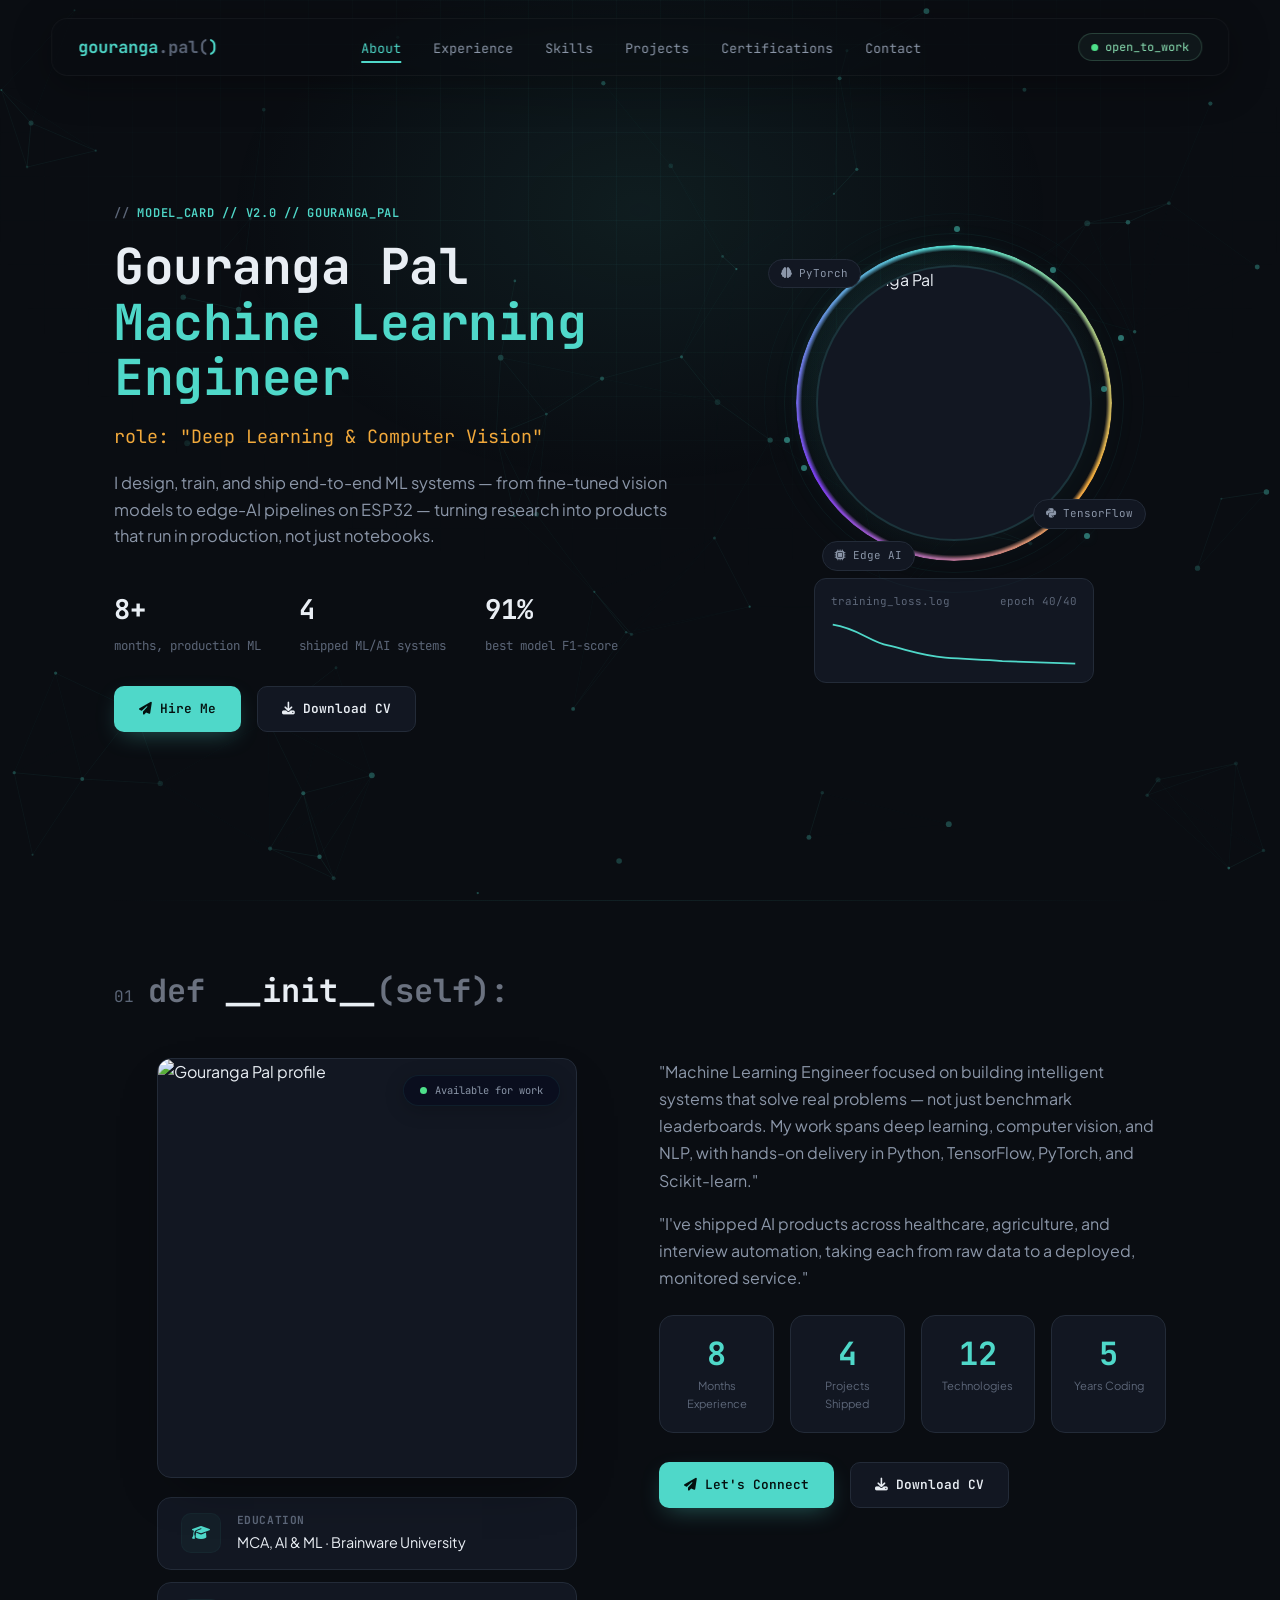
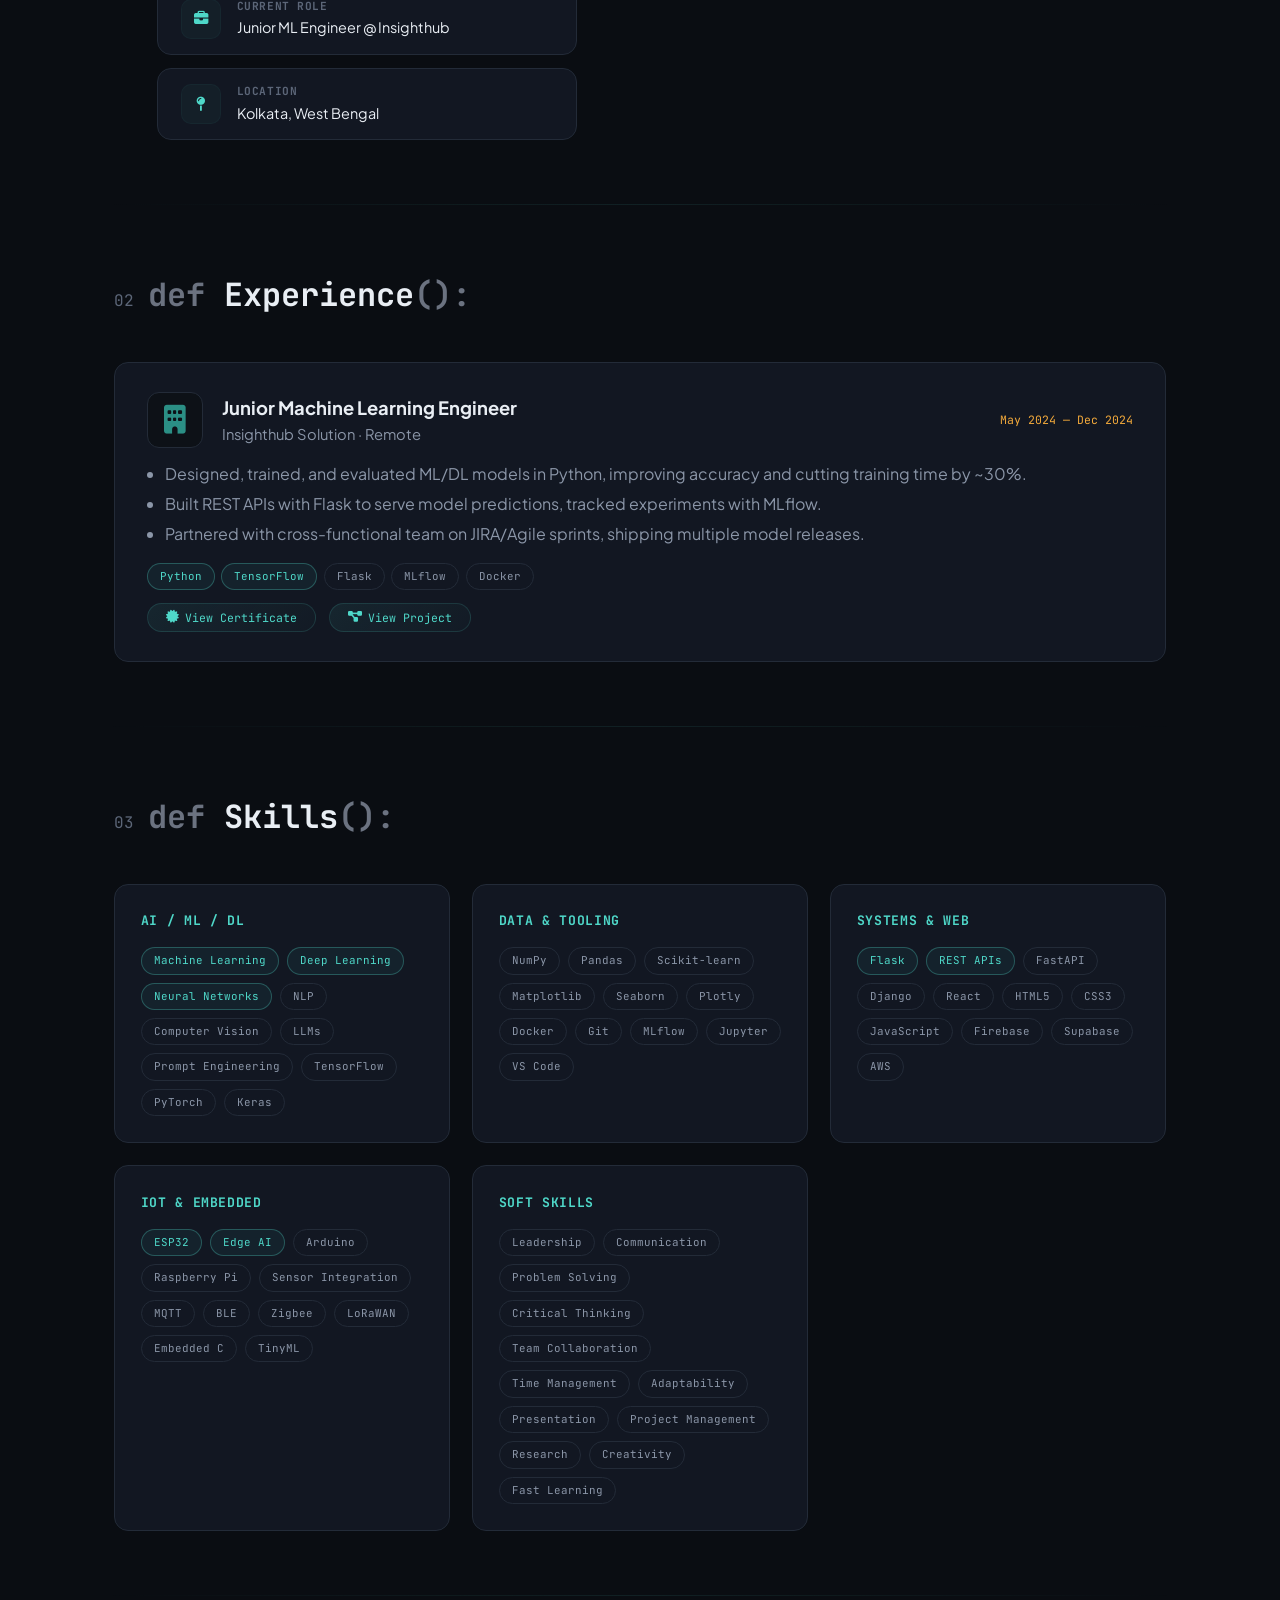
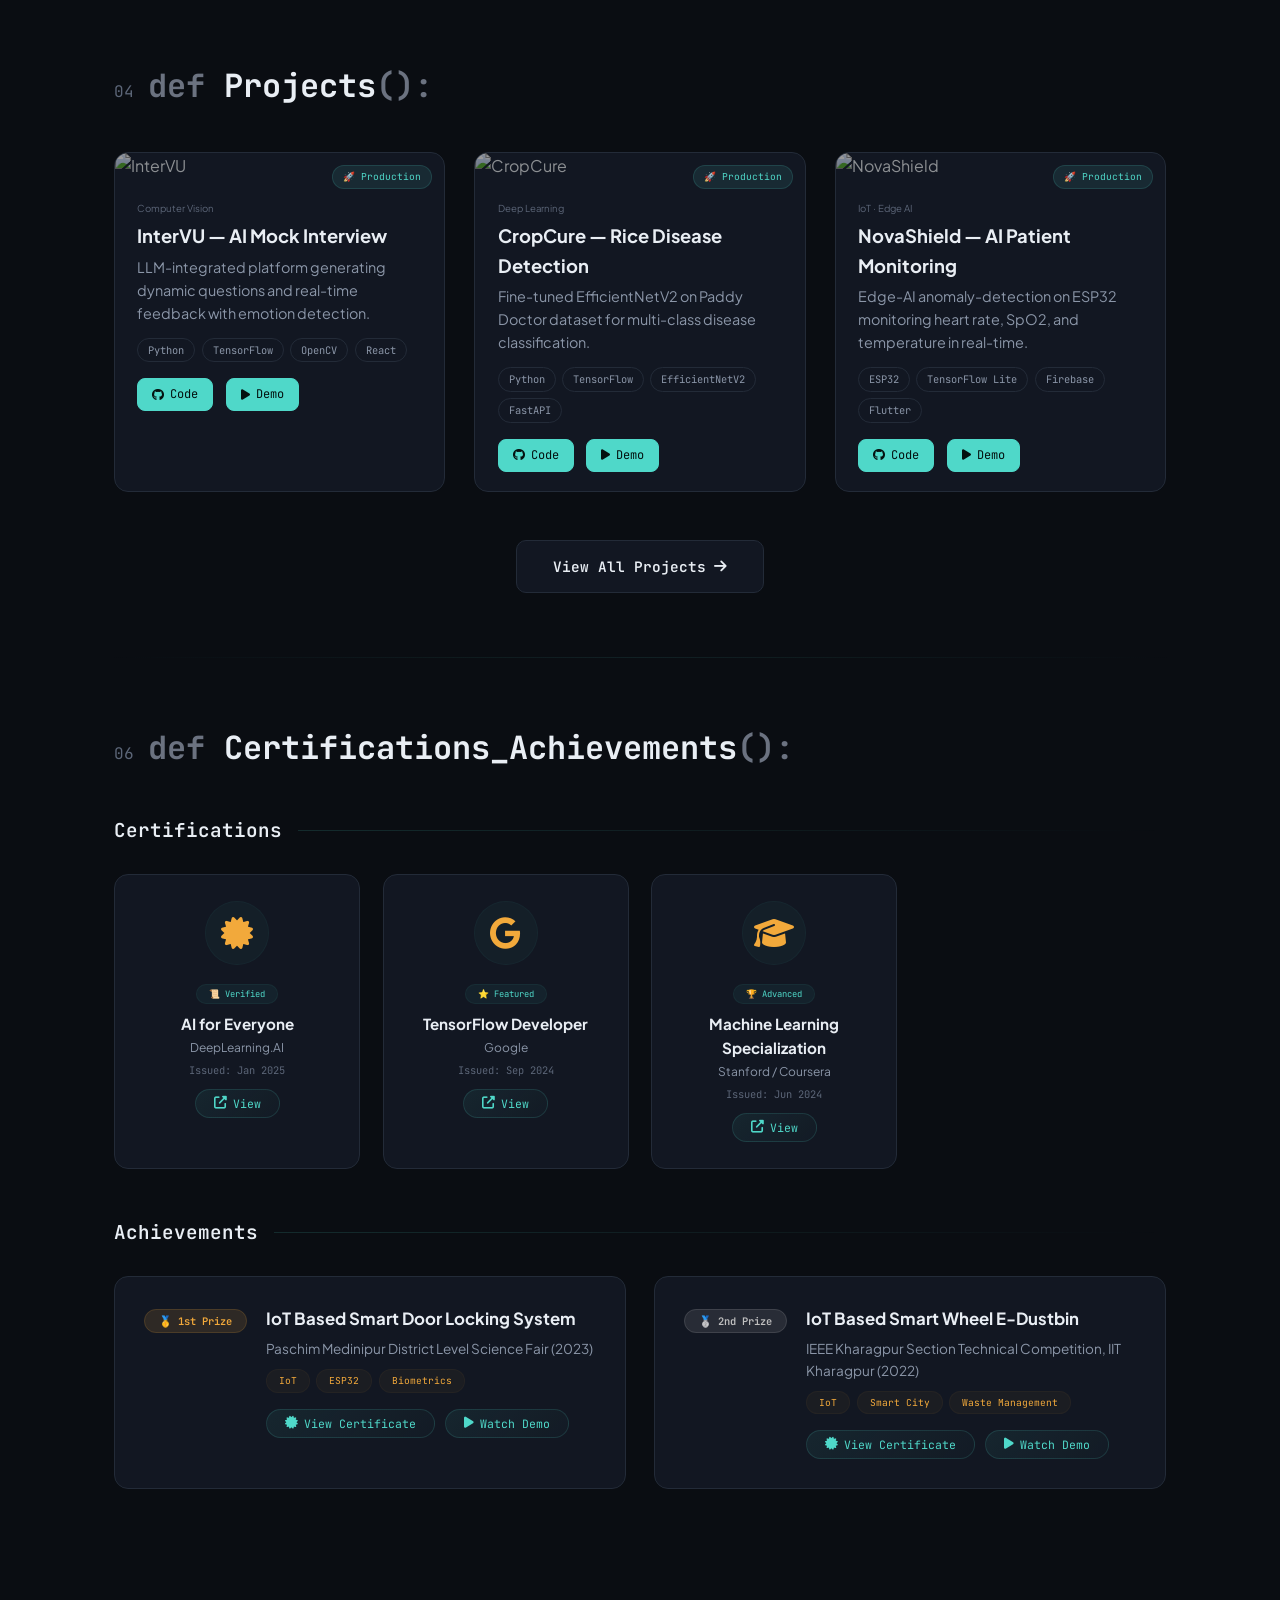
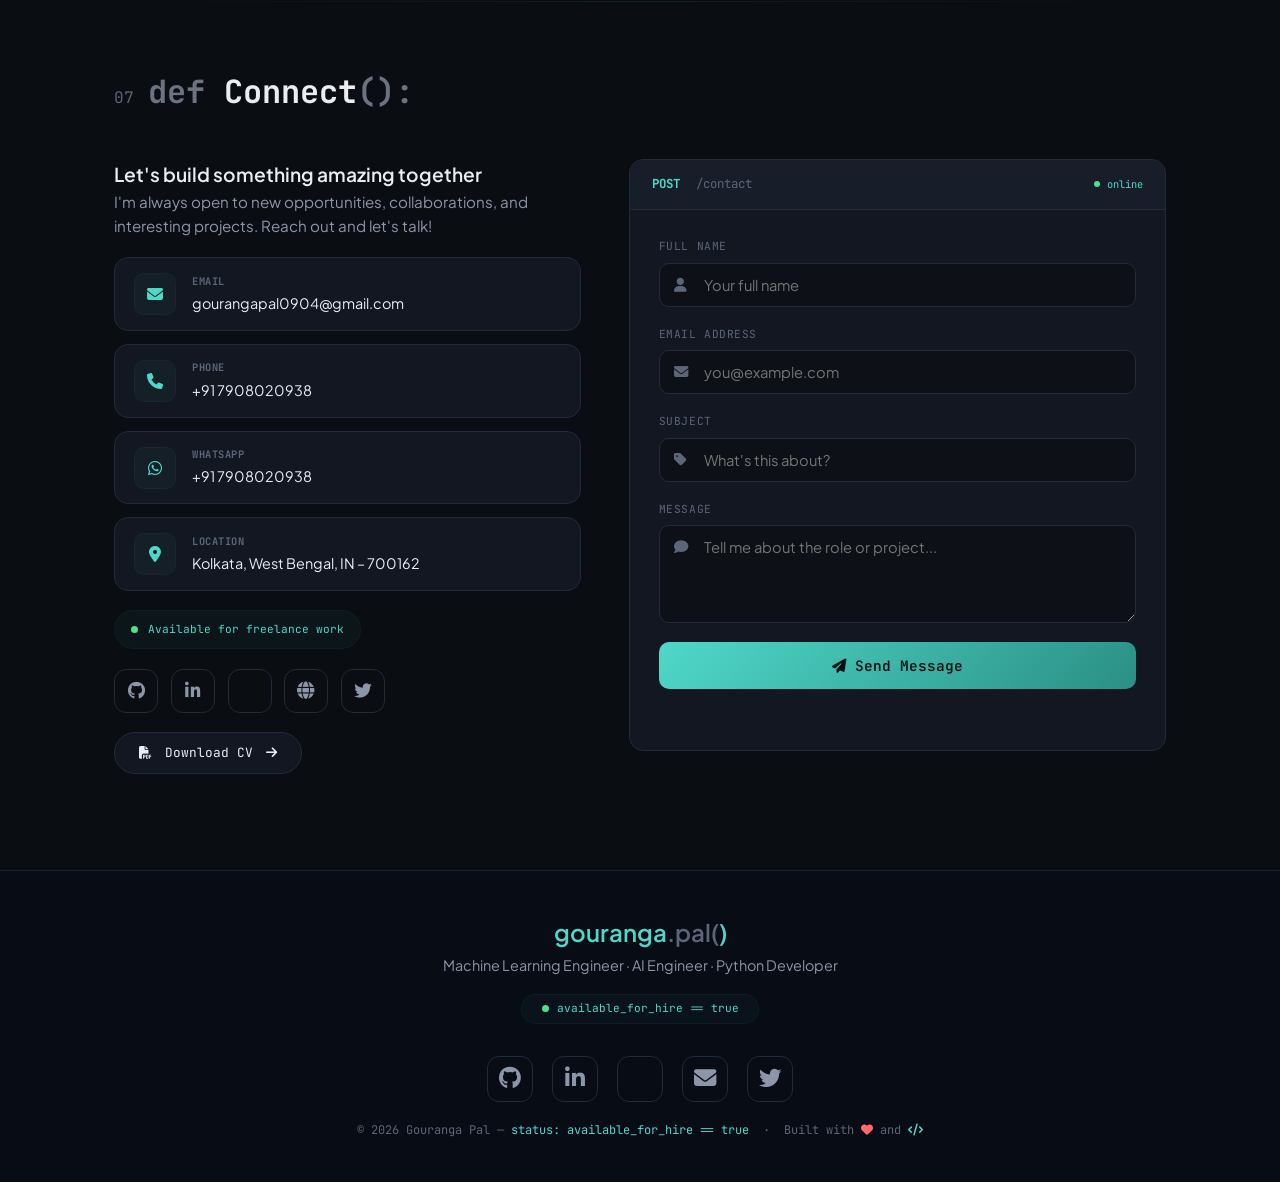
==== commit ec8f5c36: "Update index.html" ====
--- a/frontend/index.html
+++ b/frontend/index.html
@@ -989,7 +989,7 @@
         <div class="section-head"><span class="idx">04</span><h2><span style="color:#6b7280;">def</span> Projects<span style="color:#6b7280;">():</span></h2></div>
         <div class="projects-grid">
           <div class="project-card">
-            <img src="/assets/intervu.png" alt="InterVU" class="p-img" />
+            <img src="https://i.ibb.co/8DQcP1R8/intervu.png" alt="InterVU" class="p-img" />
             <div class="p-body">
               <div style="display:flex;justify-content:space-between;align-items:center;margin-bottom:0.3rem;">
                 <span class="p-status">🚀 Production</span>
@@ -1005,7 +1005,7 @@
             </div>
           </div>
           <div class="project-card">
-            <img src="/assets/cropcure.png" alt="CropCure" class="p-img" />
+            <img src="https://i.ibb.co/Kjkm0C0N/cropcure.png" alt="CropCure" class="p-img" />
             <div class="p-body">
               <div style="display:flex;justify-content:space-between;align-items:center;margin-bottom:0.3rem;">
                 <span class="p-status">🚀 Production</span>
@@ -1021,7 +1021,7 @@
             </div>
           </div>
           <div class="project-card">
-            <img src="/assets/novisheld.png" alt="NovaShield" class="p-img" />
+            <img src="https://i.ibb.co/460wBbf/novisheld.png" alt="NovaShield" class="p-img" />
             <div class="p-body">
               <div style="display:flex;justify-content:space-between;align-items:center;margin-bottom:0.3rem;">
                 <span class="p-status">🚀 Production</span>
